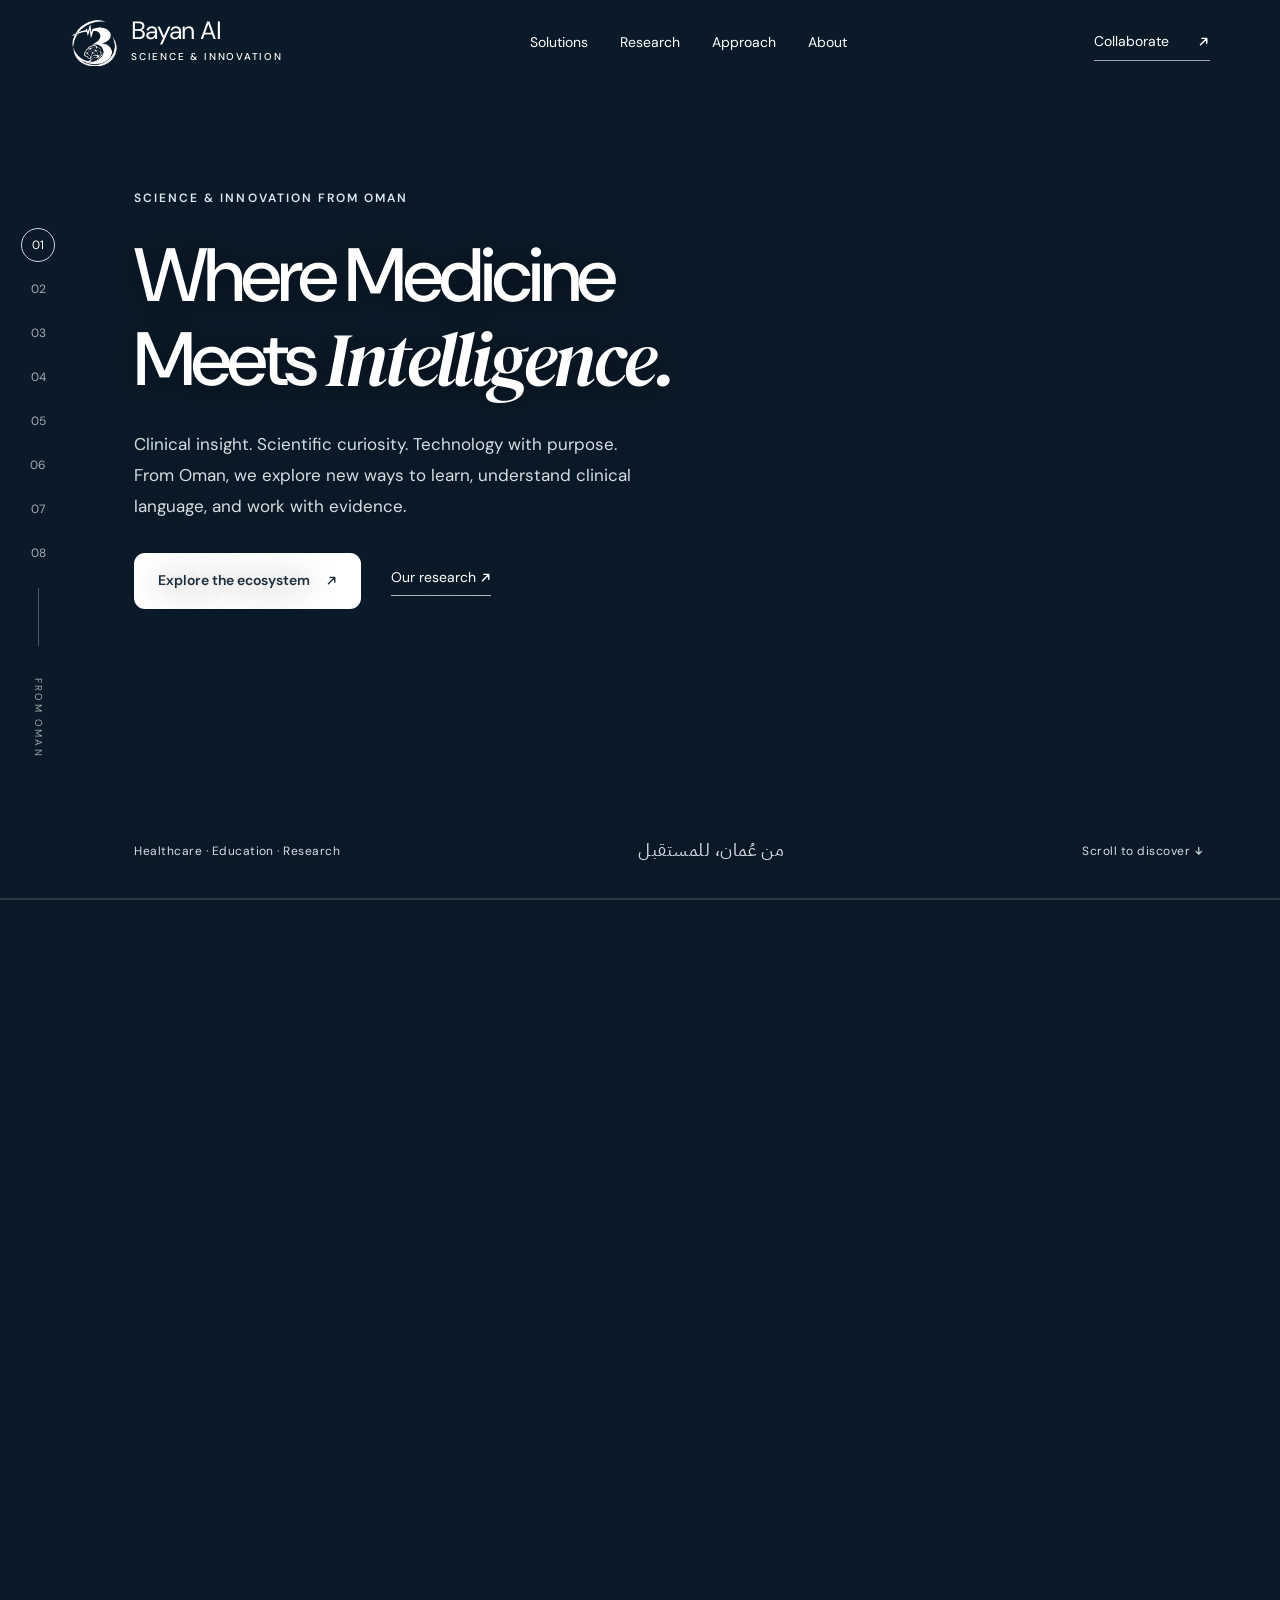
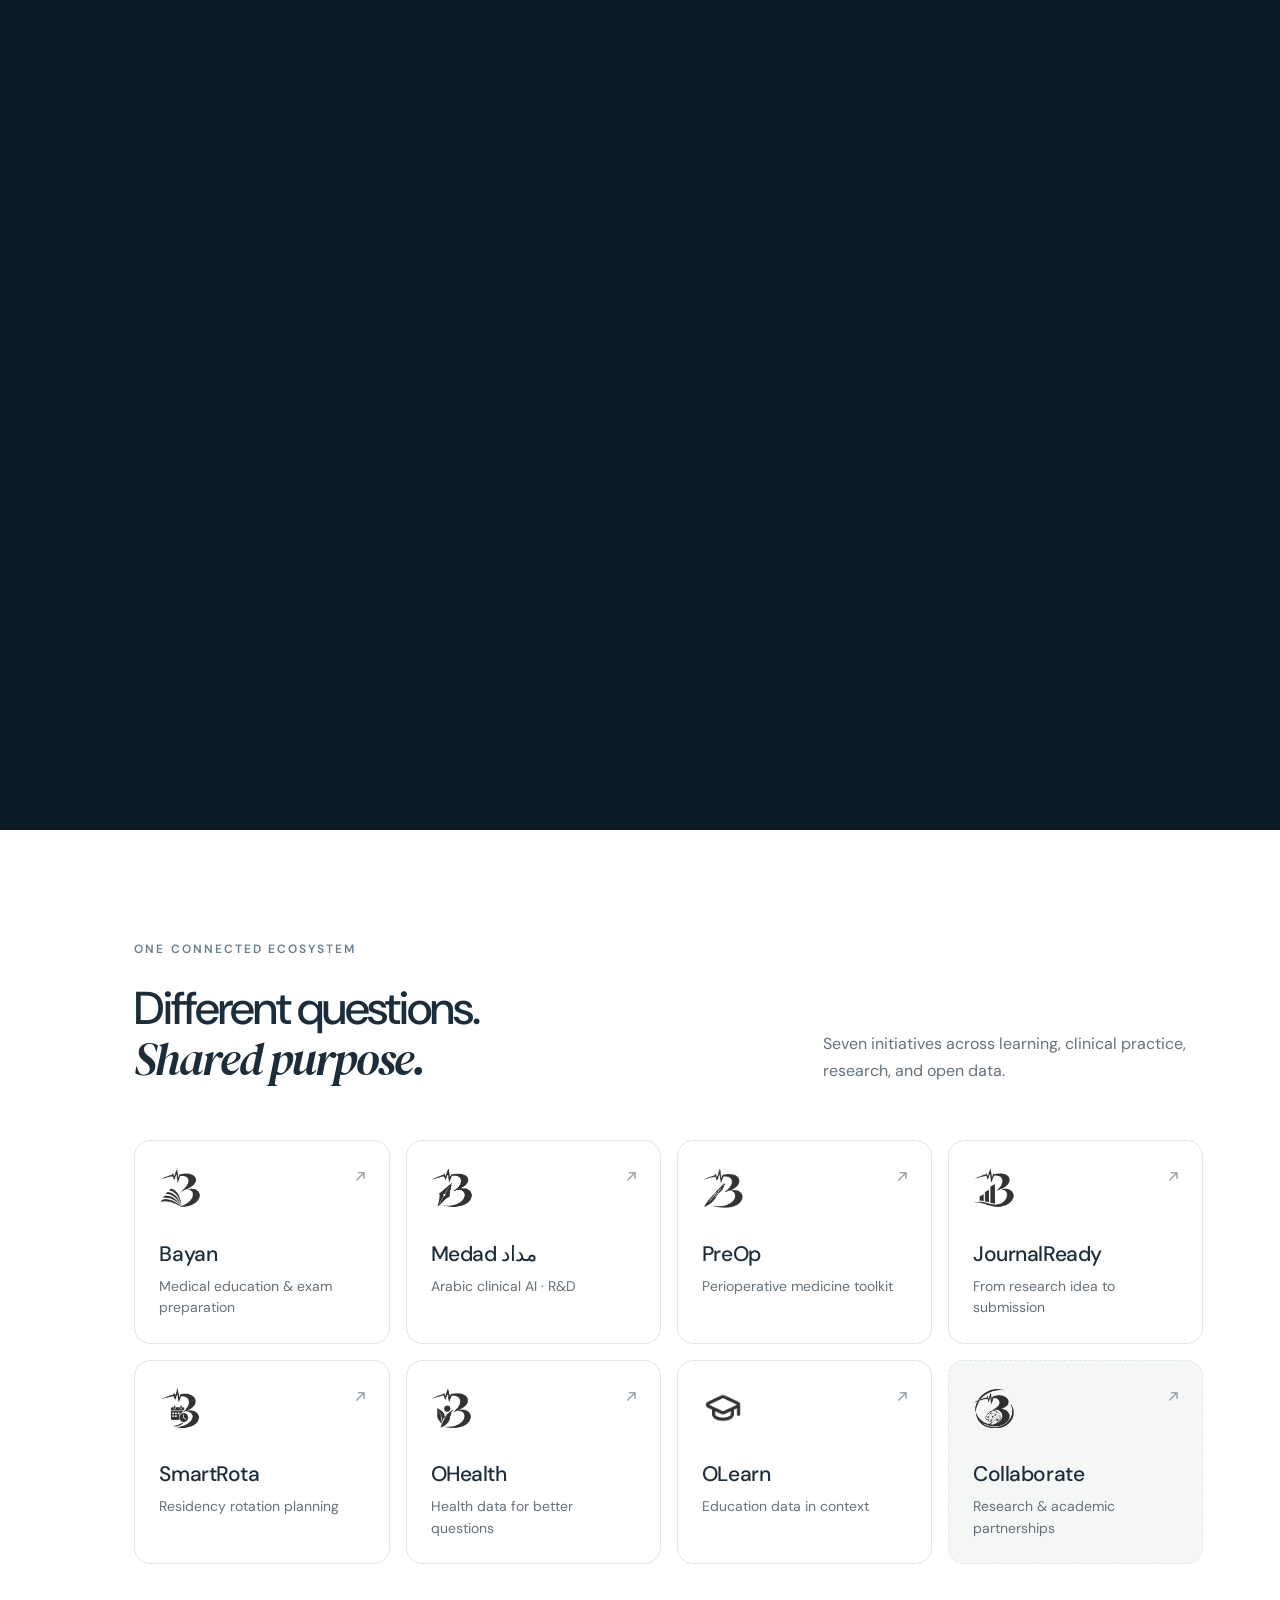
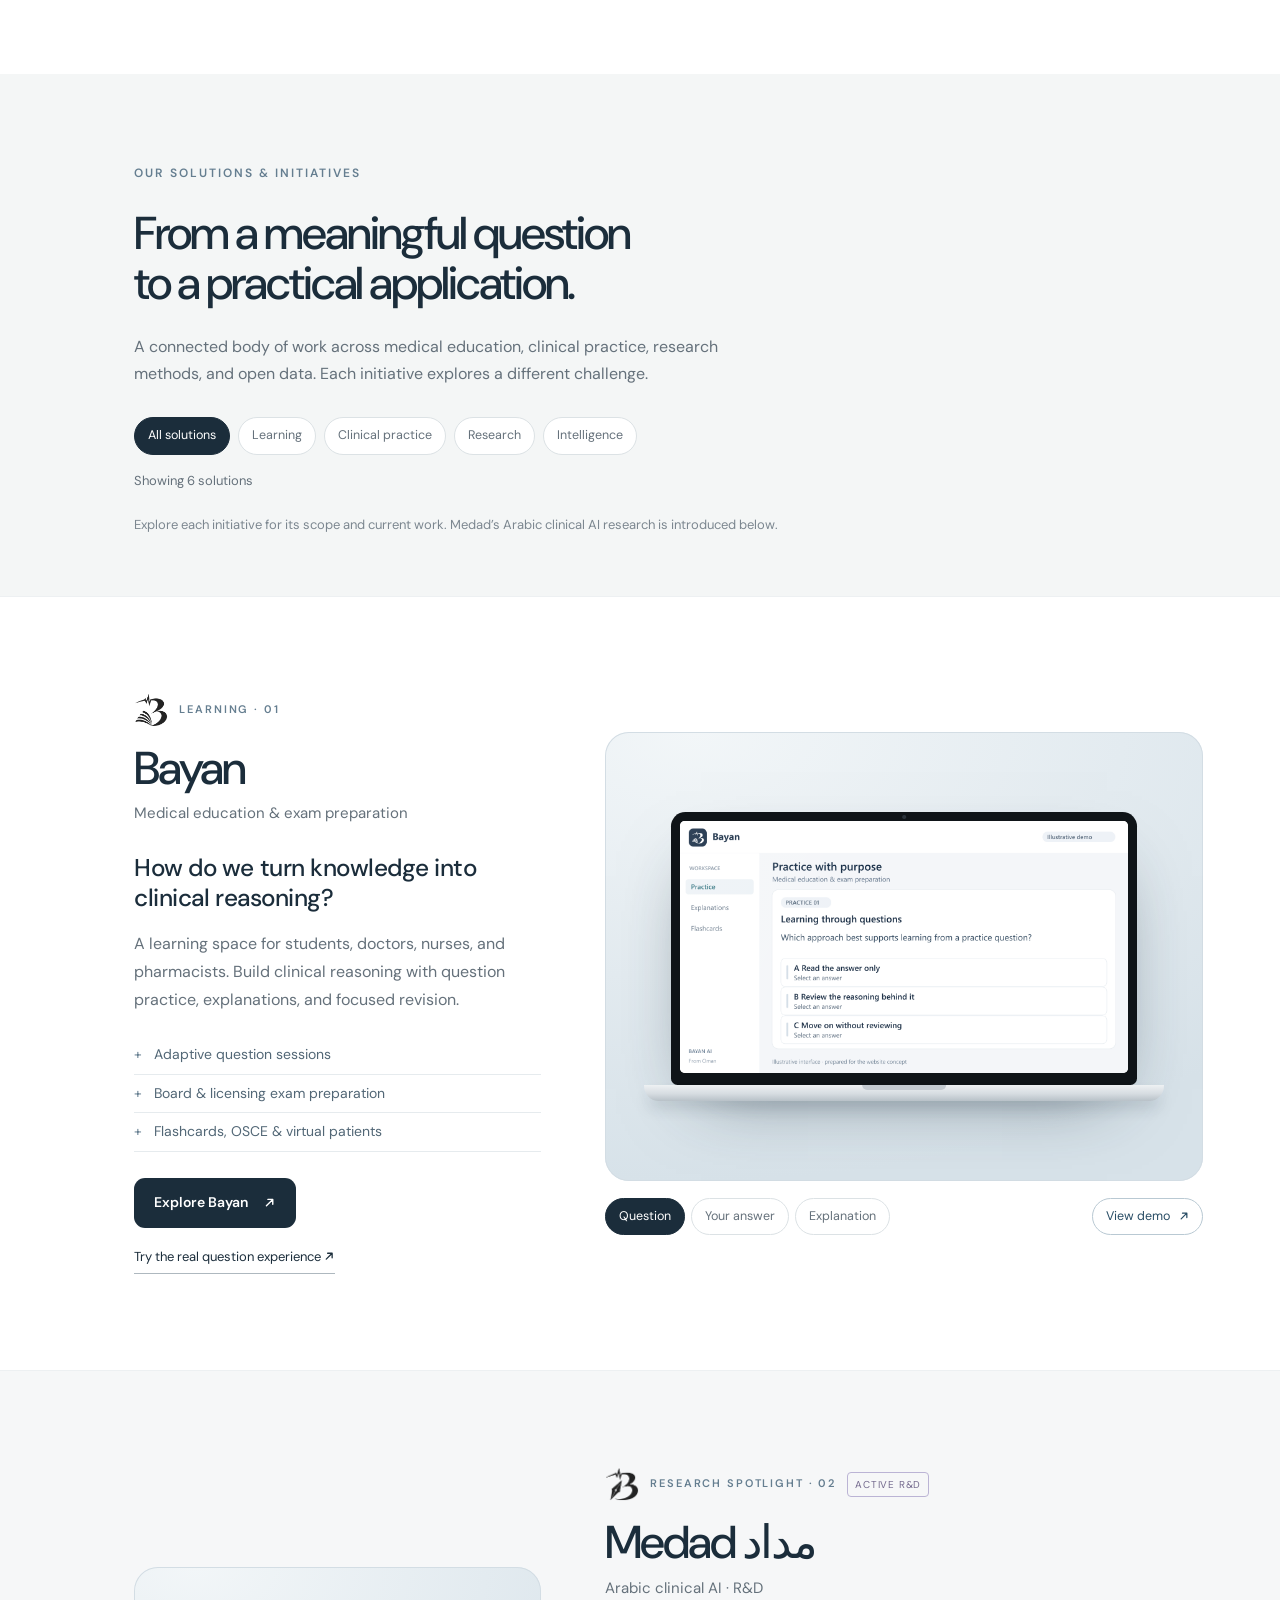
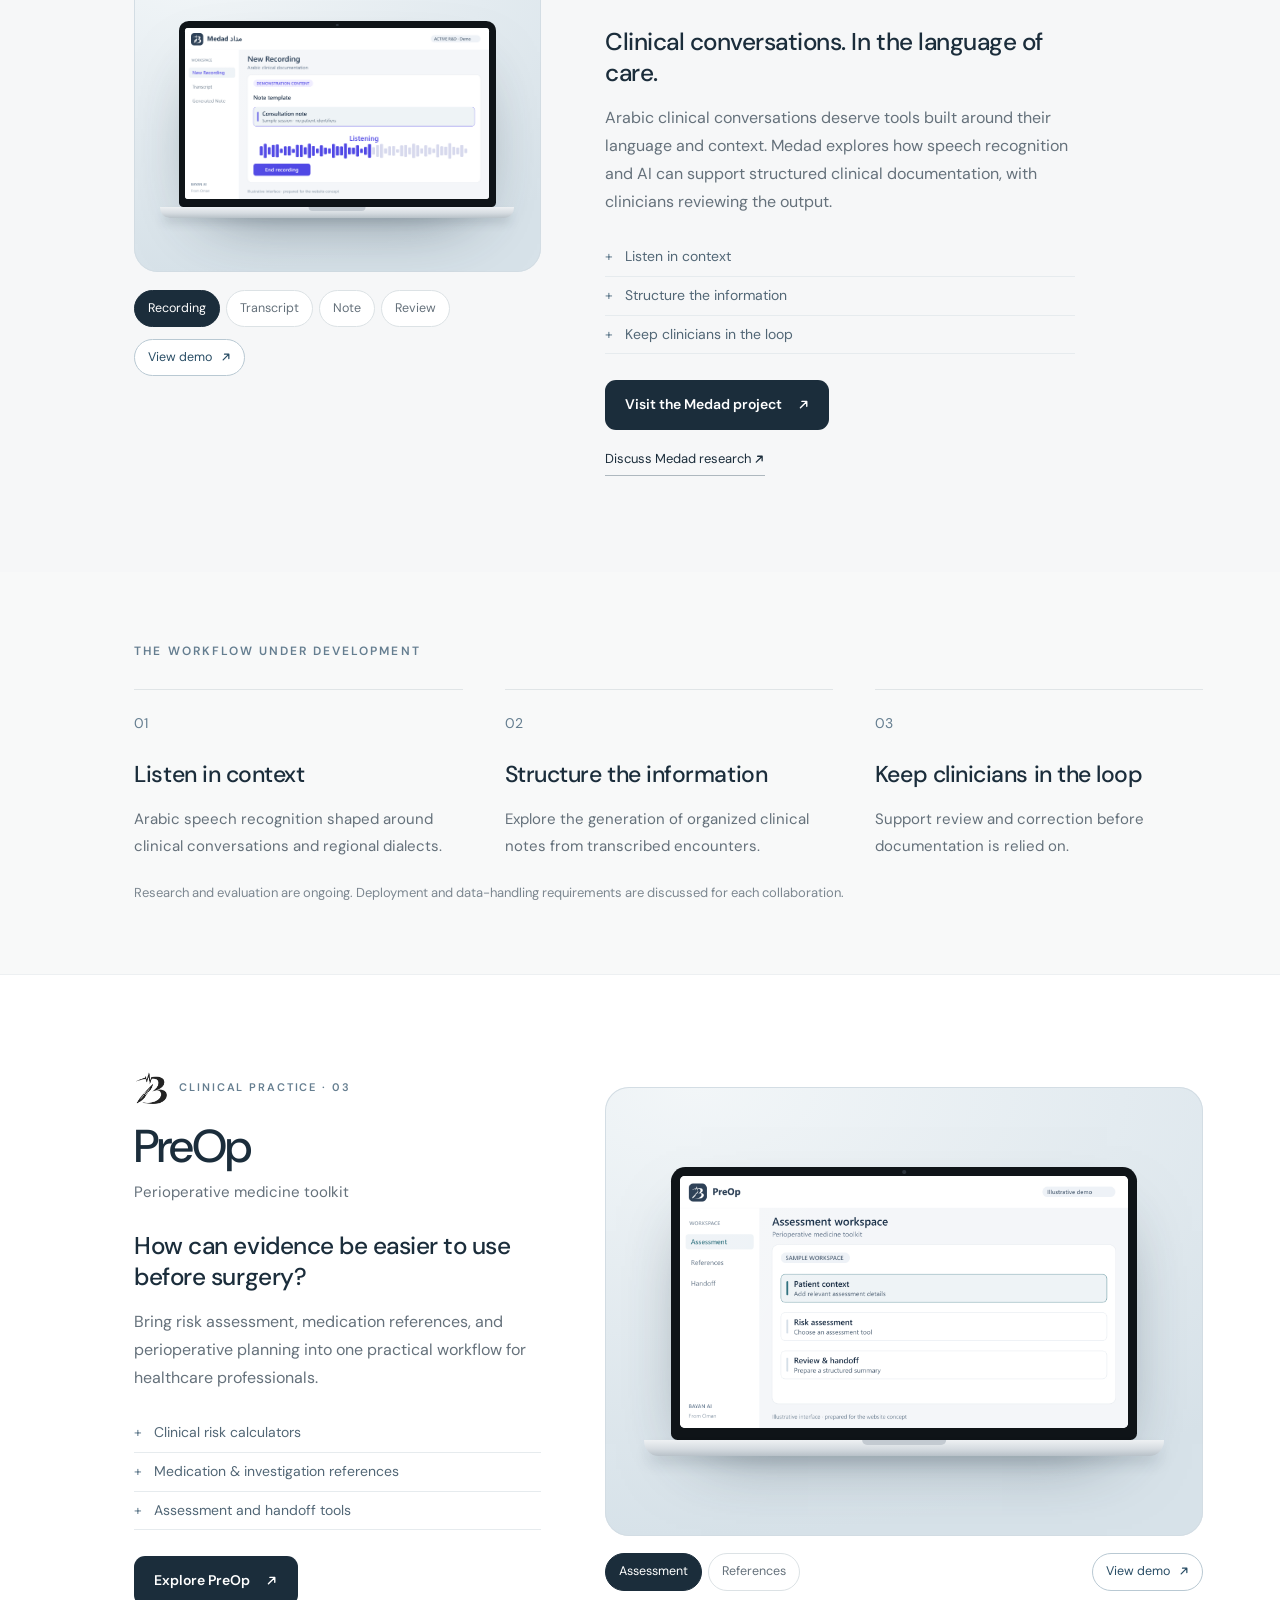
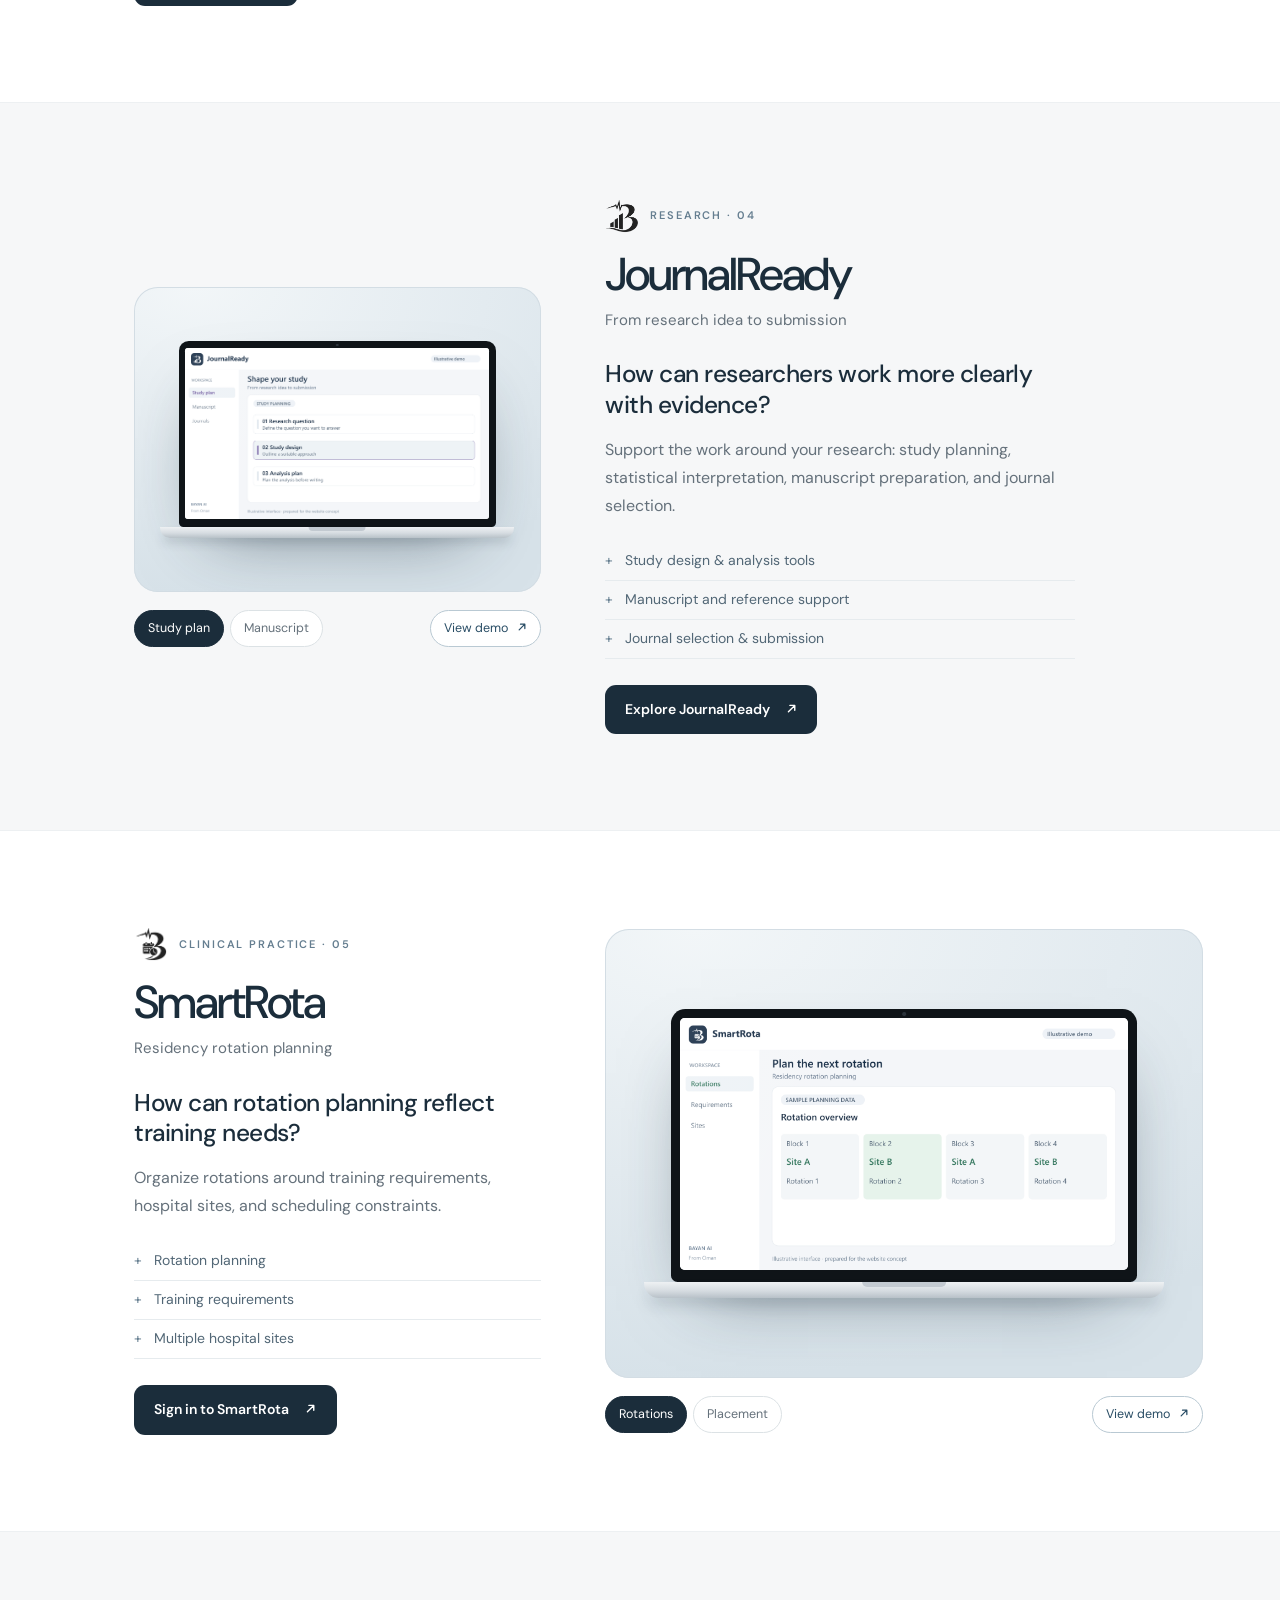
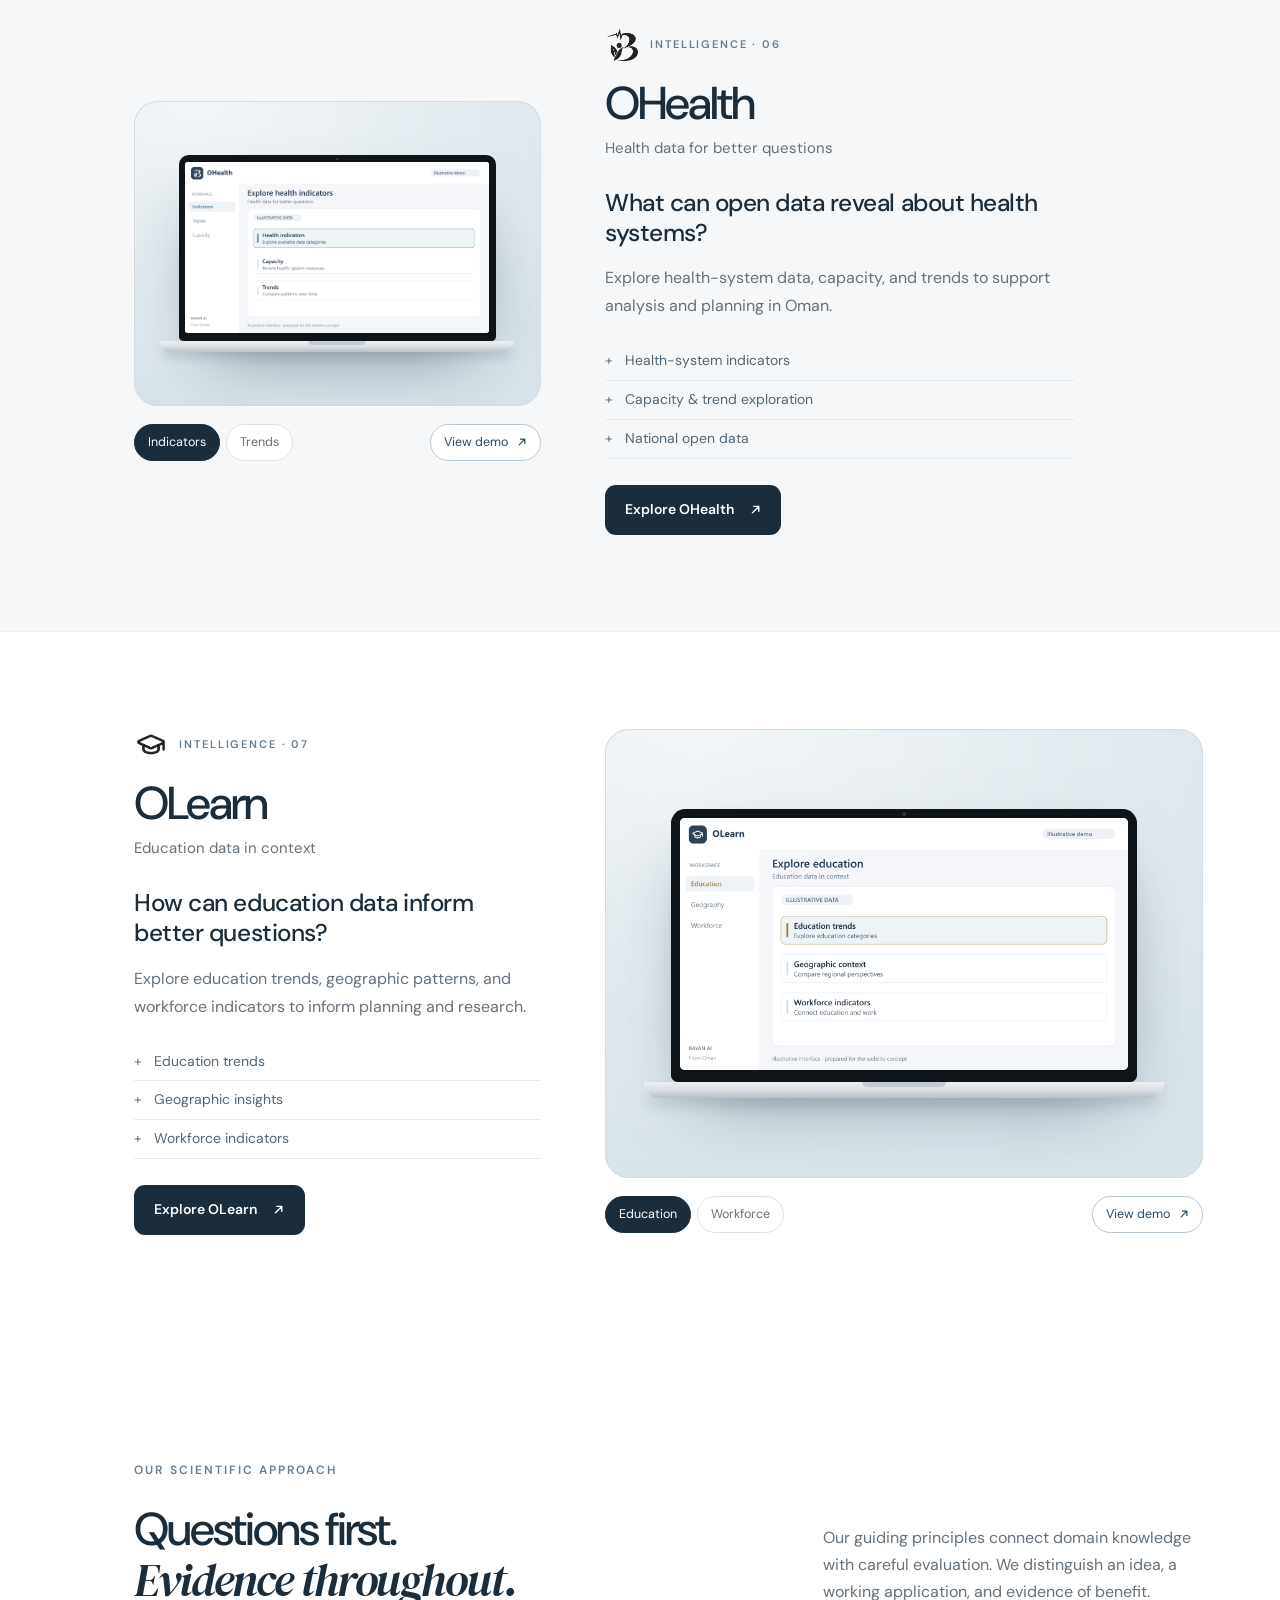
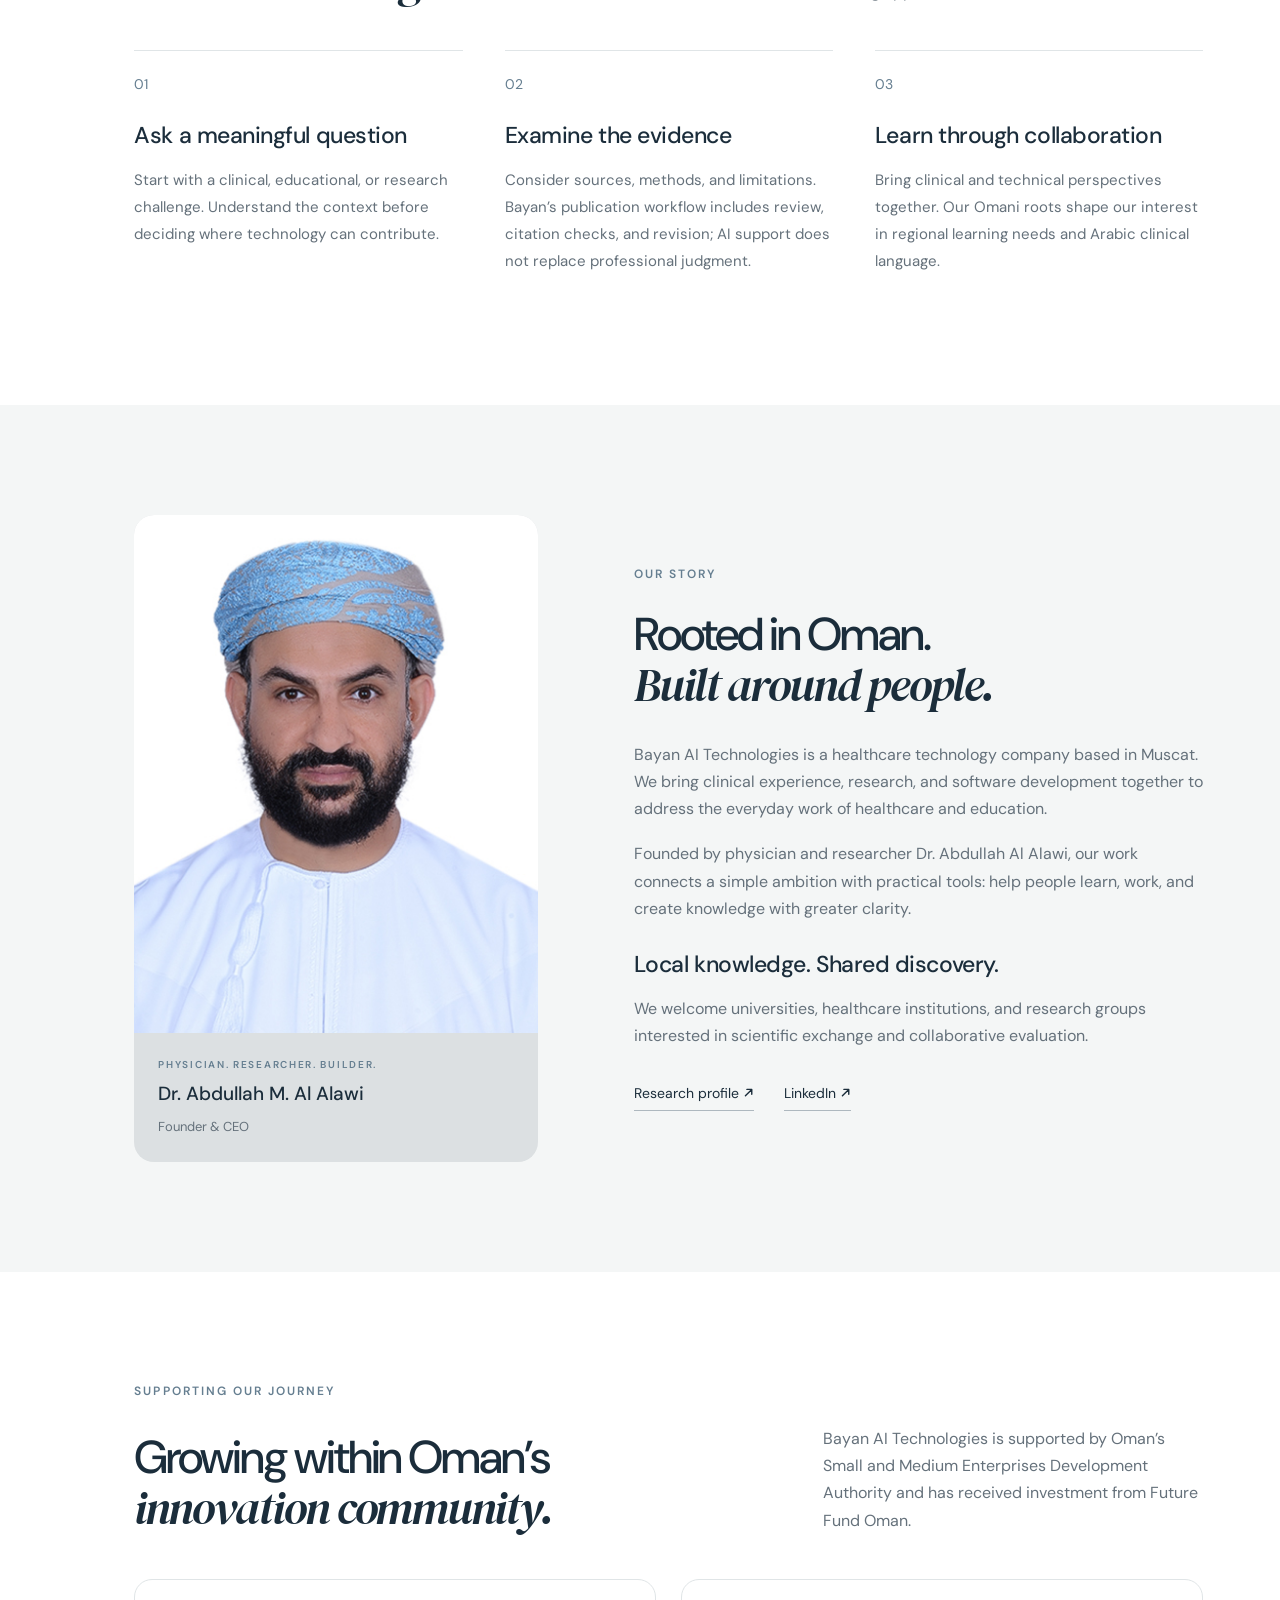
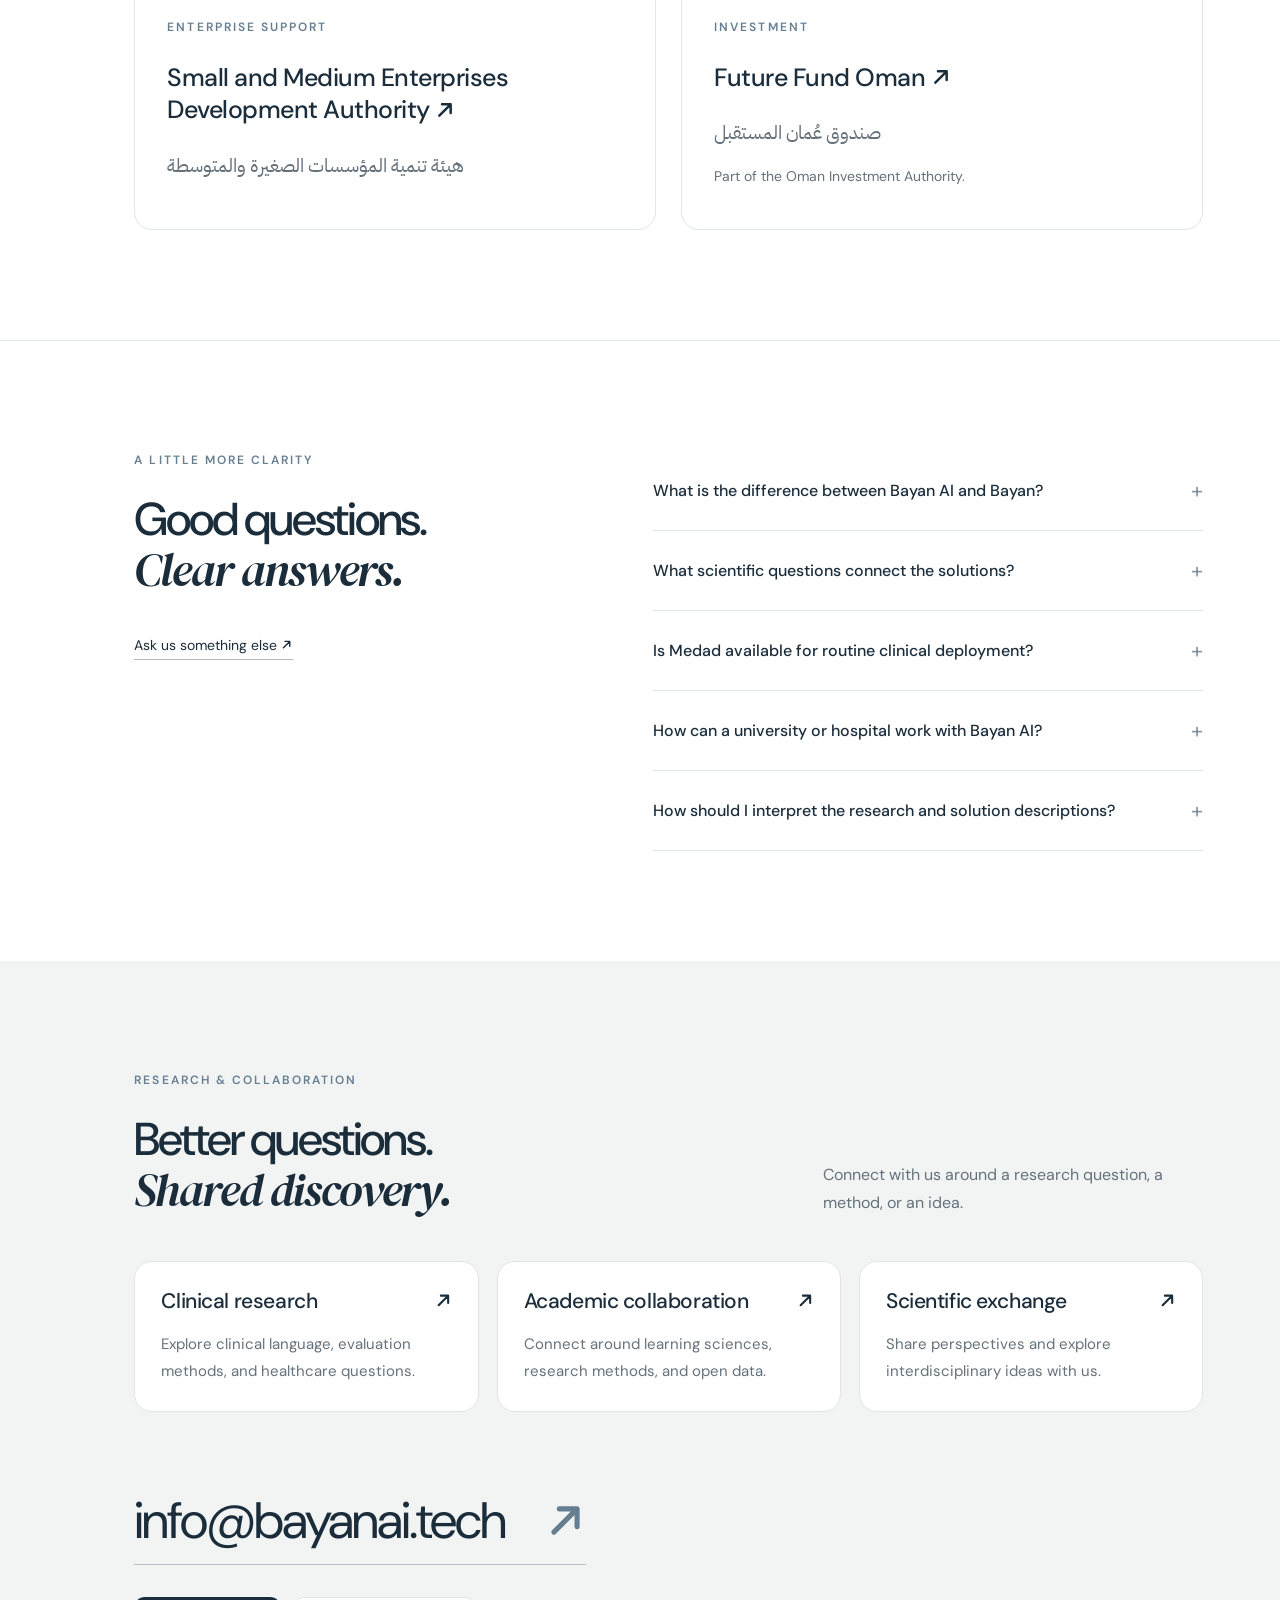
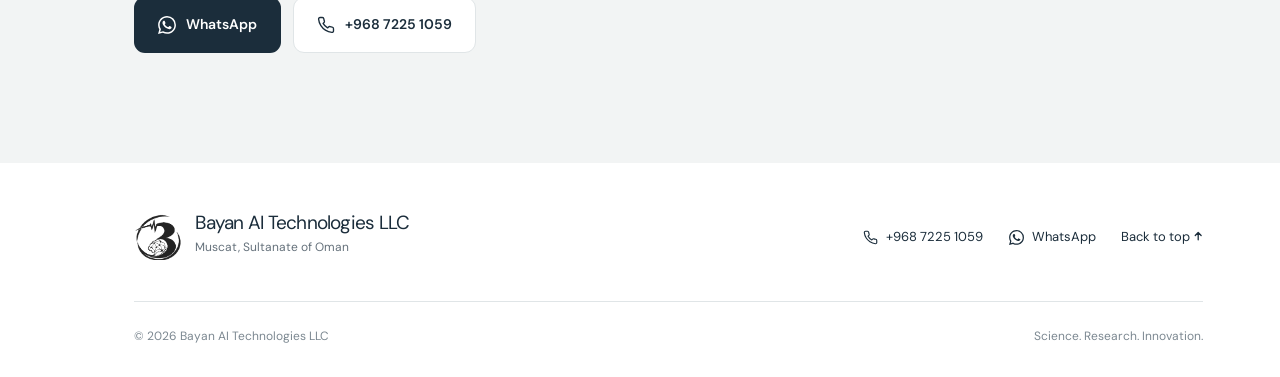
==== index.html @ 2b35e5f6 "Add WhatsApp and phone contact to contact section and footer Co-Authored-By: Claude Opus 5.5 <norepl" ====
<!doctype html>
<html lang="en">
<head>
<meta charset="utf-8">
<meta name="viewport" content="width=device-width, initial-scale=1, viewport-fit=cover">
<title>Bayan AI Technologies | Science, Research &amp; Innovation from Oman</title>
<meta name="description" content="Science and innovation from Oman. Explore Bayan AI's work in medical education, Arabic clinical language, research methods, and health and education data.">
<meta name="theme-color" content="#0b1a28">
<meta property="og:title" content="Bayan AI Technologies">
<meta property="og:description" content="Connecting clinical insight, scientific inquiry, and artificial intelligence. Discover our research, solutions, and opportunities for scientific collaboration.">
<meta property="og:type" content="website">
<meta property="og:image" content="https://bayanai.tech/artwork/ai-oman.jpg">
<meta property="og:image:alt" content="Bayan AI artwork connecting artificial intelligence and Oman">
<meta name="twitter:card" content="summary_large_image">
<link rel="icon" href="assets/logos/bayan-ai-mark-white.png">
<link rel="preload" as="image" href="assets/scenes/posters/opening-start.jpg" media="(min-width: 761px) and (orientation: landscape)">
<link rel="preload" as="image" href="assets/scenes/posters/opening-mobile-start.jpg" media="(max-width: 760px), ((max-width: 1100px) and (orientation: portrait))">
<link rel="stylesheet" href="style.css">
<script defer src="app.js"></script>
</head>
<body>
<a class="skip" href="#main">Skip to content</a>

<header class="site-header">
  <a class="brand" href="#top" aria-label="Bayan AI Technologies home"><img src="assets/logos/bayan-ai-mark-white.png" alt=""><span>Bayan AI<small>SCIENCE &amp; INNOVATION</small></span></a>
  <nav id="main-navigation" aria-label="Main navigation">
    <a href="#products">Solutions</a><a href="#research">Research</a><a href="#approach">Approach</a><a href="#about">About</a>
  </nav>
  <div class="header-actions">
    <a class="contact-link" href="#contact">Collaborate <span><svg class="arrow" viewBox="0 0 12 12" aria-hidden="true"><path d="M2.6 9.4 9.4 2.6M4.2 2.6h5.2v5.2" fill="none" stroke="currentColor" stroke-width="1.5" stroke-linecap="round" stroke-linejoin="round"/></svg></span></a>
    <button class="menu-toggle" aria-label="Open navigation" aria-expanded="false" aria-controls="main-navigation"><span></span><span></span></button>
  </div>
</header>

<aside class="side-rail" aria-label="Chapter navigation">
  <a href="#top" class="active" aria-label="Introduction"><span>01</span><b>Introduction</b></a>
  <a href="#solution-bayan" aria-label="Bayan"><span>02</span><b>Bayan</b></a>
  <a href="#research" aria-label="Medad مداد"><span>03</span><b>Medad مداد</b></a>
  <a href="#solution-preop" aria-label="PreOp"><span>04</span><b>PreOp</b></a>
  <a href="#solution-journalready" aria-label="JournalReady"><span>05</span><b>JournalReady</b></a>
  <a href="#solution-smartrota" aria-label="SmartRota"><span>06</span><b>SmartRota</b></a>
  <a href="#solution-ohealth" aria-label="OHealth"><span>07</span><b>OHealth</b></a>
  <a href="#solution-olearn" aria-label="OLearn"><span>08</span><b>OLearn</b></a>
  <div class="rail-line"></div>
  <span class="rail-caption">FROM OMAN</span>
</aside>

<main id="main">

  <!-- ============ OPENING: globe → Oman → coast → the laptop opens ============ -->
  <section class="hero-journey scroll-scene" id="top"
           data-clips="01-world,02-descent,03-coast-cut" data-clip-seconds="6.0417,6.0417,4.2083"
           data-phases="0,0.9,0.9,1">
    <div class="film">
      <div class="film-frame">
        <div class="video-sequence">
          <img class="sequence-poster" src="assets/scenes/posters/opening-start.jpg" alt="" fetchpriority="high">
          <video class="sequence-video" muted playsinline preload="none" aria-hidden="true"></video>
          <video class="sequence-video" muted playsinline preload="none" aria-hidden="true"></video>
        </div>
      </div>
      <!-- Phones: the portrait film simply plays once. -->
      <video class="mobile-film" src="assets/videos/m/hero.mp4?v=20260921e" muted playsinline preload="none" poster="assets/scenes/posters/opening-mobile-start.jpg" aria-hidden="true"></video>
    </div>

    <div class="hero">
      <div class="hero-copy">
        <p class="eyebrow">SCIENCE &amp; INNOVATION FROM OMAN</p>
        <h1>Where Medicine<br>Meets <em>Intelligence.</em></h1>
        <p class="hero-intro">Clinical insight. Scientific curiosity. Technology with purpose. From Oman, we explore new ways to learn, understand clinical language, and work with evidence.</p>
        <div class="actions">
          <a class="button light" href="#ecosystem">Explore the ecosystem <span><svg class="arrow" viewBox="0 0 12 12" aria-hidden="true"><path d="M2.6 9.4 9.4 2.6M4.2 2.6h5.2v5.2" fill="none" stroke="currentColor" stroke-width="1.5" stroke-linecap="round" stroke-linejoin="round"/></svg></span></a>
          <a class="text-link" href="#research">Our research <svg class="arrow" viewBox="0 0 12 12" aria-hidden="true"><path d="M2.6 9.4 9.4 2.6M4.2 2.6h5.2v5.2" fill="none" stroke="currentColor" stroke-width="1.5" stroke-linecap="round" stroke-linejoin="round"/></svg></a>
        </div>
      </div>
      <div class="journey-note" aria-hidden="true">
        <span class="eyebrow">ONE CONNECTED ECOSYSTEM</span>
        <h3>Different questions.<br>Shared purpose.</h3>
        <p>Seven initiatives across learning, clinical practice, research, and open data.</p>
        <div class="note-route"><i></i><span>Oman</span><span>Bayan</span><span>Medad</span></div>
      </div>
      <div class="hero-bottom">
        <span>Healthcare · Education · Research</span>
        <span lang="ar" dir="rtl">من عُمان، للمستقبل</span>
        <a href="#ecosystem">Scroll to discover <svg class="arrow" viewBox="0 0 12 12" aria-hidden="true"><path d="M6 1.8v8.4M2.6 6.8 6 10.2l3.4-3.4" fill="none" stroke="currentColor" stroke-width="1.5" stroke-linecap="round" stroke-linejoin="round"/></svg></a>
      </div>
      <div class="motion-progress" aria-hidden="true"><i></i></div>
      <div class="film-title">
        <p class="eyebrow">SCIENCE &amp; INNOVATION FROM OMAN</p>
        <h1>Where Medicine<br>Meets <em>Intelligence.</em></h1>
        <p class="hero-intro">Clinical insight. Scientific curiosity. Technology with purpose. From Oman, we explore new ways to learn, understand clinical language, and work with evidence.</p>
        <div class="actions">
          <a class="button light" href="#ecosystem">Explore the ecosystem <span><svg class="arrow" viewBox="0 0 12 12" aria-hidden="true"><path d="M2.6 9.4 9.4 2.6M4.2 2.6h5.2v5.2" fill="none" stroke="currentColor" stroke-width="1.5" stroke-linecap="round" stroke-linejoin="round"/></svg></span></a>
          <a class="text-link" href="#research">Our research <svg class="arrow" viewBox="0 0 12 12" aria-hidden="true"><path d="M2.6 9.4 9.4 2.6M4.2 2.6h5.2v5.2" fill="none" stroke="currentColor" stroke-width="1.5" stroke-linecap="round" stroke-linejoin="round"/></svg></a>
        </div>
      </div>
    </div>
  </section>

  <!-- ============ ECOSYSTEM ============ -->
  <section class="white-section" id="ecosystem">
    <div class="section-intro">
      <p class="eyebrow">ONE CONNECTED ECOSYSTEM</p>
      <h2>Different questions.<br><em>Shared purpose.</em></h2>
      <p>Seven initiatives across learning, clinical practice, research, and open data.</p>
    </div>
    <div class="directory">
      <a href="#solution-bayan"><img src="assets/logos/bayan-mark-white.png" alt="Bayan logo" loading="lazy"><h3>Bayan</h3><p>Medical education &amp; exam preparation</p><span aria-hidden="true"><svg class="arrow" viewBox="0 0 12 12" aria-hidden="true"><path d="M2.6 9.4 9.4 2.6M4.2 2.6h5.2v5.2" fill="none" stroke="currentColor" stroke-width="1.5" stroke-linecap="round" stroke-linejoin="round"/></svg></span></a>
      <a href="#research"><img src="assets/logos/medad-mark-white.png" alt="Medad مداد logo" loading="lazy"><h3>Medad مداد</h3><p>Arabic clinical AI · R&amp;D</p><span aria-hidden="true"><svg class="arrow" viewBox="0 0 12 12" aria-hidden="true"><path d="M2.6 9.4 9.4 2.6M4.2 2.6h5.2v5.2" fill="none" stroke="currentColor" stroke-width="1.5" stroke-linecap="round" stroke-linejoin="round"/></svg></span></a>
      <a href="#solution-preop"><img src="assets/logos/preop-mark-white.png" alt="PreOp logo" loading="lazy"><h3>PreOp</h3><p>Perioperative medicine toolkit</p><span aria-hidden="true"><svg class="arrow" viewBox="0 0 12 12" aria-hidden="true"><path d="M2.6 9.4 9.4 2.6M4.2 2.6h5.2v5.2" fill="none" stroke="currentColor" stroke-width="1.5" stroke-linecap="round" stroke-linejoin="round"/></svg></span></a>
      <a href="#solution-journalready"><img src="assets/logos/journalready-mark-white.png" alt="JournalReady logo" loading="lazy"><h3>JournalReady</h3><p>From research idea to submission</p><span aria-hidden="true"><svg class="arrow" viewBox="0 0 12 12" aria-hidden="true"><path d="M2.6 9.4 9.4 2.6M4.2 2.6h5.2v5.2" fill="none" stroke="currentColor" stroke-width="1.5" stroke-linecap="round" stroke-linejoin="round"/></svg></span></a>
      <a href="#solution-smartrota"><img src="assets/logos/smartrota-mark-white.png" alt="SmartRota logo" loading="lazy"><h3>SmartRota</h3><p>Residency rotation planning</p><span aria-hidden="true"><svg class="arrow" viewBox="0 0 12 12" aria-hidden="true"><path d="M2.6 9.4 9.4 2.6M4.2 2.6h5.2v5.2" fill="none" stroke="currentColor" stroke-width="1.5" stroke-linecap="round" stroke-linejoin="round"/></svg></span></a>
      <a href="#solution-ohealth"><img src="assets/logos/ohealth-mark-white.png" alt="OHealth logo" loading="lazy"><h3>OHealth</h3><p>Health data for better questions</p><span aria-hidden="true"><svg class="arrow" viewBox="0 0 12 12" aria-hidden="true"><path d="M2.6 9.4 9.4 2.6M4.2 2.6h5.2v5.2" fill="none" stroke="currentColor" stroke-width="1.5" stroke-linecap="round" stroke-linejoin="round"/></svg></span></a>
      <a href="#solution-olearn"><img src="assets/logos/olearn-mark-white.png" alt="OLearn logo" loading="lazy"><h3>OLearn</h3><p>Education data in context</p><span aria-hidden="true"><svg class="arrow" viewBox="0 0 12 12" aria-hidden="true"><path d="M2.6 9.4 9.4 2.6M4.2 2.6h5.2v5.2" fill="none" stroke="currentColor" stroke-width="1.5" stroke-linecap="round" stroke-linejoin="round"/></svg></span></a>
      <a href="#contact" class="directory-more"><img src="assets/logos/bayan-ai-mark-white.png" alt="Bayan AI logo" loading="lazy"><h3>Collaborate</h3><p>Research &amp; academic partnerships</p><span aria-hidden="true"><svg class="arrow" viewBox="0 0 12 12" aria-hidden="true"><path d="M2.6 9.4 9.4 2.6M4.2 2.6h5.2v5.2" fill="none" stroke="currentColor" stroke-width="1.5" stroke-linecap="round" stroke-linejoin="round"/></svg></span></a>
    </div>
  </section>

  <!-- ============ SOLUTIONS INTRO (+ mobile category folders) ============ -->
  <section class="white-section product-intro" id="products">
    <p class="eyebrow">OUR SOLUTIONS &amp; INITIATIVES</p>
    <h2>From a meaningful question<br>to a practical application.</h2>
    <p>A connected body of work across medical education, clinical practice, research methods, and open data. Each initiative explores a different challenge.</p>
    <div class="filters" role="group" aria-label="Filter solutions by area">
      <button data-filter="All solutions" aria-pressed="true">All solutions</button>
      <button data-filter="Learning" aria-pressed="false">Learning</button>
      <button data-filter="Clinical practice" aria-pressed="false">Clinical practice</button>
      <button data-filter="Research" aria-pressed="false">Research</button>
      <button data-filter="Intelligence" aria-pressed="false">Intelligence</button>
    </div>
    <p class="filter-count" role="status">Showing 6 solutions</p>
    <p class="scope-note">Explore each initiative for its scope and current work. Medad’s Arabic clinical AI research is introduced below.</p>

    <!-- Mobile: solutions are grouped into category folders. Chapters are moved in by app.js on small screens. -->
    <div class="folders" aria-label="Solutions by area">
      <details class="folder" data-category="Learning" open>
        <summary>
          <span class="folder-index">01</span>
          <span class="folder-title">Learning<small>Medical education &amp; exam preparation</small></span>
          <span class="folder-marks"><img src="assets/logos/bayan-mark-white.png" alt="Bayan"></span>
          <i class="folder-chevron" aria-hidden="true"></i>
        </summary>
        <div class="folder-body"></div>
      </details>
      <details class="folder" data-category="Research">
        <summary>
          <span class="folder-index">02</span>
          <span class="folder-title">Research<small>Arabic clinical AI · Study design &amp; publication</small></span>
          <span class="folder-marks"><img src="assets/logos/medad-mark-white.png" alt="Medad"><img src="assets/logos/journalready-mark-white.png" alt="JournalReady"></span>
          <i class="folder-chevron" aria-hidden="true"></i>
        </summary>
        <div class="folder-body"></div>
      </details>
      <details class="folder" data-category="Clinical practice">
        <summary>
          <span class="folder-index">03</span>
          <span class="folder-title">Clinical practice<small>Perioperative toolkit · Rotation planning</small></span>
          <span class="folder-marks"><img src="assets/logos/preop-mark-white.png" alt="PreOp"><img src="assets/logos/smartrota-mark-white.png" alt="SmartRota"></span>
          <i class="folder-chevron" aria-hidden="true"></i>
        </summary>
        <div class="folder-body"></div>
      </details>
      <details class="folder" data-category="Intelligence">
        <summary>
          <span class="folder-index">04</span>
          <span class="folder-title">Intelligence<small>Health &amp; education data in context</small></span>
          <span class="folder-marks"><img src="assets/logos/ohealth-mark-white.png" alt="OHealth"><img src="assets/logos/olearn-mark-white.png" alt="OLearn"></span>
          <i class="folder-chevron" aria-hidden="true"></i>
        </summary>
        <div class="folder-body"></div>
      </details>
    </div>
  </section>

  <!-- ============ CHAPTER: BAYAN (push in to the screen) ============ -->
  <section class="app-chapter" id="solution-bayan" data-app="bayan" data-category="Learning">
    <div class="chapter-layout">
      <div class="app-copy">
        <header class="app-head">
          <div class="chapter-heading"><img class="ink-mark" src="assets/logos/bayan-mark-white.png" alt="Bayan logo" loading="lazy"><span class="eyebrow">LEARNING · 01</span></div>
          <h2>Bayan</h2>
          <p class="app-subtitle">Medical education &amp; exam preparation</p>
        </header>
        <div class="app-body">
          <h3>How do we turn knowledge into clinical reasoning?</h3>
          <p>A learning space for students, doctors, nurses, and pharmacists. Build clinical reasoning with question practice, explanations, and focused revision.</p>
          <ul><li>Adaptive question sessions</li><li>Board &amp; licensing exam preparation</li><li>Flashcards, OSCE &amp; virtual patients</li></ul>
          <div class="app-actions">
            <a class="button dark" href="https://www.bayan.edu.om/" target="_blank" rel="noopener" aria-label="Explore Bayan (opens in a new tab)">Explore Bayan <span aria-hidden="true"><svg class="arrow" viewBox="0 0 12 12" aria-hidden="true"><path d="M2.6 9.4 9.4 2.6M4.2 2.6h5.2v5.2" fill="none" stroke="currentColor" stroke-width="1.5" stroke-linecap="round" stroke-linejoin="round"/></svg></span></a>
            <a class="text-link" href="https://www.bayan.edu.om/sample-quiz" target="_blank" rel="noopener" aria-label="Try the real question experience (opens in a new tab)">Try the real question experience <span aria-hidden="true"><svg class="arrow" viewBox="0 0 12 12" aria-hidden="true"><path d="M2.6 9.4 9.4 2.6M4.2 2.6h5.2v5.2" fill="none" stroke="currentColor" stroke-width="1.5" stroke-linecap="round" stroke-linejoin="round"/></svg></span></a>
          </div>
        </div>
      </div>
      <div class="demo-stack">
        <div class="demo-card screen-layer" role="button" tabindex="0" aria-label="Open the Bayan demo">
          <div class="device"><div class="device-screen"><div class="screen-glass"></div></div><div class="device-base" aria-hidden="true"></div></div>
        </div>
        <div class="demo-toolbar">
        <div class="demo-tabs" role="group" aria-label="Bayan illustrative demo steps">
          <button data-demo-step="0" aria-pressed="true">Question</button><button data-demo-step="1" aria-pressed="false">Your answer</button><button data-demo-step="2" aria-pressed="false">Explanation</button>
        </div>
        <button class="expand-demo" data-open-demo="bayan">View demo <span aria-hidden="true"><svg class="arrow" viewBox="0 0 12 12" aria-hidden="true"><path d="M2.6 9.4 9.4 2.6M4.2 2.6h5.2v5.2" fill="none" stroke="currentColor" stroke-width="1.5" stroke-linecap="round" stroke-linejoin="round"/></svg></span></button>
        </div>
      </div>
    </div>
  </section>

  <!-- ============ CHAPTER: MEDAD (pull back, travel along the coast, the next laptop opens) ============ -->
  <section class="app-chapter alt" id="research" data-app="medad" data-category="Research">
    <div class="chapter-layout">
      <div class="app-copy">
        <header class="app-head">
          <div class="chapter-heading"><img class="ink-mark" src="assets/logos/medad-mark-white.png" alt="Medad مداد logo" loading="lazy"><span class="eyebrow">RESEARCH SPOTLIGHT · 02</span><span class="rd-label">ACTIVE R&amp;D</span></div>
          <h2>Medad مداد</h2>
          <p class="app-subtitle">Arabic clinical AI · R&amp;D</p>
        </header>
        <div class="app-body">
          <h3>Clinical conversations. In the language of care.</h3>
          <p>Arabic clinical conversations deserve tools built around their language and context. Medad explores how speech recognition and AI can support structured clinical documentation, with clinicians reviewing the output.</p>
          <ul><li>Listen in context</li><li>Structure the information</li><li>Keep clinicians in the loop</li></ul>
          <div class="app-actions">
            <a class="button dark" href="https://www.medad.om/" target="_blank" rel="noopener" aria-label="Visit the Medad project (opens in a new tab)">Visit the Medad project <span aria-hidden="true"><svg class="arrow" viewBox="0 0 12 12" aria-hidden="true"><path d="M2.6 9.4 9.4 2.6M4.2 2.6h5.2v5.2" fill="none" stroke="currentColor" stroke-width="1.5" stroke-linecap="round" stroke-linejoin="round"/></svg></span></a>
            <a class="text-link" href="mailto:info@bayanai.tech?subject=Medad%20research%20collaboration">Discuss Medad research <svg class="arrow" viewBox="0 0 12 12" aria-hidden="true"><path d="M2.6 9.4 9.4 2.6M4.2 2.6h5.2v5.2" fill="none" stroke="currentColor" stroke-width="1.5" stroke-linecap="round" stroke-linejoin="round"/></svg></a>
          </div>
        </div>
      </div>
      <div class="demo-stack">
        <div class="demo-card screen-layer" role="button" tabindex="0" aria-label="Open the Medad demo">
          <div class="device"><div class="device-screen"><div class="screen-glass"></div></div><div class="device-base" aria-hidden="true"></div></div>
        </div>
        <div class="demo-toolbar">
        <div class="demo-tabs" role="group" aria-label="Medad مداد illustrative demo steps">
          <button data-demo-step="0" aria-pressed="true">Recording</button><button data-demo-step="1" aria-pressed="false">Transcript</button><button data-demo-step="2" aria-pressed="false">Note</button><button data-demo-step="3" aria-pressed="false">Review</button>
        </div>
        <button class="expand-demo" data-open-demo="medad">View demo <span aria-hidden="true"><svg class="arrow" viewBox="0 0 12 12" aria-hidden="true"><path d="M2.6 9.4 9.4 2.6M4.2 2.6h5.2v5.2" fill="none" stroke="currentColor" stroke-width="1.5" stroke-linecap="round" stroke-linejoin="round"/></svg></span></button>
        </div>
      </div>
    </div>
  </section>

  <section class="white-section workflow" data-folder-after="research">
    <p class="eyebrow">THE WORKFLOW UNDER DEVELOPMENT</p>
    <div class="three-columns">
      <article><span class="step-number">01</span><h3>Listen in context</h3><p>Arabic speech recognition shaped around clinical conversations and regional dialects.</p></article>
      <article><span class="step-number">02</span><h3>Structure the information</h3><p>Explore the generation of organized clinical notes from transcribed encounters.</p></article>
      <article><span class="step-number">03</span><h3>Keep clinicians in the loop</h3><p>Support review and correction before documentation is relied on.</p></article>
    </div>
    <p class="scope-note">Research and evaluation are ongoing. Deployment and data-handling requirements are discussed for each collaboration.</p>
  </section>

  <!-- ============ CHAPTER: PREOP ============ -->
  <section class="app-chapter" id="solution-preop" data-app="preop" data-category="Clinical practice">
    <div class="chapter-layout">
      <div class="app-copy">
        <header class="app-head">
          <div class="chapter-heading"><img class="ink-mark" src="assets/logos/preop-mark-white.png" alt="PreOp logo" loading="lazy"><span class="eyebrow">CLINICAL PRACTICE · 03</span></div>
          <h2>PreOp</h2>
          <p class="app-subtitle">Perioperative medicine toolkit</p>
        </header>
        <div class="app-body">
          <h3>How can evidence be easier to use before surgery?</h3>
          <p>Bring risk assessment, medication references, and perioperative planning into one practical workflow for healthcare professionals.</p>
          <ul><li>Clinical risk calculators</li><li>Medication &amp; investigation references</li><li>Assessment and handoff tools</li></ul>
          <div class="app-actions">
            <a class="button dark" href="https://www.bayan.edu.om/preop" target="_blank" rel="noopener" aria-label="Explore PreOp (opens in a new tab)">Explore PreOp <span aria-hidden="true"><svg class="arrow" viewBox="0 0 12 12" aria-hidden="true"><path d="M2.6 9.4 9.4 2.6M4.2 2.6h5.2v5.2" fill="none" stroke="currentColor" stroke-width="1.5" stroke-linecap="round" stroke-linejoin="round"/></svg></span></a>
          </div>
        </div>
      </div>
      <div class="demo-stack">
        <div class="demo-card screen-layer" role="button" tabindex="0" aria-label="Open the PreOp demo">
          <div class="device"><div class="device-screen"><div class="screen-glass"></div></div><div class="device-base" aria-hidden="true"></div></div>
        </div>
        <div class="demo-toolbar">
        <div class="demo-tabs" role="group" aria-label="PreOp illustrative demo steps">
          <button data-demo-step="0" aria-pressed="true">Assessment</button><button data-demo-step="1" aria-pressed="false">References</button>
        </div>
        <button class="expand-demo" data-open-demo="preop">View demo <span aria-hidden="true"><svg class="arrow" viewBox="0 0 12 12" aria-hidden="true"><path d="M2.6 9.4 9.4 2.6M4.2 2.6h5.2v5.2" fill="none" stroke="currentColor" stroke-width="1.5" stroke-linecap="round" stroke-linejoin="round"/></svg></span></button>
        </div>
      </div>
    </div>
  </section>

  <!-- ============ CHAPTER: JOURNALREADY ============ -->
  <section class="app-chapter alt" id="solution-journalready" data-app="journalready" data-category="Research">
    <div class="chapter-layout">
      <div class="app-copy">
        <header class="app-head">
          <div class="chapter-heading"><img class="ink-mark" src="assets/logos/journalready-mark-white.png" alt="JournalReady logo" loading="lazy"><span class="eyebrow">RESEARCH · 04</span></div>
          <h2>JournalReady</h2>
          <p class="app-subtitle">From research idea to submission</p>
        </header>
        <div class="app-body">
          <h3>How can researchers work more clearly with evidence?</h3>
          <p>Support the work around your research: study planning, statistical interpretation, manuscript preparation, and journal selection.</p>
          <ul><li>Study design &amp; analysis tools</li><li>Manuscript and reference support</li><li>Journal selection &amp; submission</li></ul>
          <div class="app-actions">
            <a class="button dark" href="https://journalready.ai/" target="_blank" rel="noopener" aria-label="Explore JournalReady (opens in a new tab)">Explore JournalReady <span aria-hidden="true"><svg class="arrow" viewBox="0 0 12 12" aria-hidden="true"><path d="M2.6 9.4 9.4 2.6M4.2 2.6h5.2v5.2" fill="none" stroke="currentColor" stroke-width="1.5" stroke-linecap="round" stroke-linejoin="round"/></svg></span></a>
          </div>
        </div>
      </div>
      <div class="demo-stack">
        <div class="demo-card screen-layer" role="button" tabindex="0" aria-label="Open the JournalReady demo">
          <div class="device"><div class="device-screen"><div class="screen-glass"></div></div><div class="device-base" aria-hidden="true"></div></div>
        </div>
        <div class="demo-toolbar">
        <div class="demo-tabs" role="group" aria-label="JournalReady illustrative demo steps">
          <button data-demo-step="0" aria-pressed="true">Study plan</button><button data-demo-step="1" aria-pressed="false">Manuscript</button>
        </div>
        <button class="expand-demo" data-open-demo="journalready">View demo <span aria-hidden="true"><svg class="arrow" viewBox="0 0 12 12" aria-hidden="true"><path d="M2.6 9.4 9.4 2.6M4.2 2.6h5.2v5.2" fill="none" stroke="currentColor" stroke-width="1.5" stroke-linecap="round" stroke-linejoin="round"/></svg></span></button>
        </div>
      </div>
    </div>
  </section>

  <!-- ============ CHAPTER: SMARTROTA ============ -->
  <section class="app-chapter" id="solution-smartrota" data-app="smartrota" data-category="Clinical practice">
    <div class="chapter-layout">
      <div class="app-copy">
        <header class="app-head">
          <div class="chapter-heading"><img class="ink-mark" src="assets/logos/smartrota-mark-white.png" alt="SmartRota logo" loading="lazy"><span class="eyebrow">CLINICAL PRACTICE · 05</span></div>
          <h2>SmartRota</h2>
          <p class="app-subtitle">Residency rotation planning</p>
        </header>
        <div class="app-body">
          <h3>How can rotation planning reflect training needs?</h3>
          <p>Organize rotations around training requirements, hospital sites, and scheduling constraints.</p>
          <ul><li>Rotation planning</li><li>Training requirements</li><li>Multiple hospital sites</li></ul>
          <div class="app-actions">
            <a class="button dark" href="https://rota.medresearch-academy.om/" target="_blank" rel="noopener" aria-label="Sign in to SmartRota (opens in a new tab)">Sign in to SmartRota <span aria-hidden="true"><svg class="arrow" viewBox="0 0 12 12" aria-hidden="true"><path d="M2.6 9.4 9.4 2.6M4.2 2.6h5.2v5.2" fill="none" stroke="currentColor" stroke-width="1.5" stroke-linecap="round" stroke-linejoin="round"/></svg></span></a>
          </div>
        </div>
      </div>
      <div class="demo-stack">
        <div class="demo-card screen-layer" role="button" tabindex="0" aria-label="Open the SmartRota demo">
          <div class="device"><div class="device-screen"><div class="screen-glass"></div></div><div class="device-base" aria-hidden="true"></div></div>
        </div>
        <div class="demo-toolbar">
        <div class="demo-tabs" role="group" aria-label="SmartRota illustrative demo steps">
          <button data-demo-step="0" aria-pressed="true">Rotations</button><button data-demo-step="1" aria-pressed="false">Placement</button>
        </div>
        <button class="expand-demo" data-open-demo="smartrota">View demo <span aria-hidden="true"><svg class="arrow" viewBox="0 0 12 12" aria-hidden="true"><path d="M2.6 9.4 9.4 2.6M4.2 2.6h5.2v5.2" fill="none" stroke="currentColor" stroke-width="1.5" stroke-linecap="round" stroke-linejoin="round"/></svg></span></button>
        </div>
      </div>
    </div>
  </section>

  <!-- ============ CHAPTER: OHEALTH ============ -->
  <section class="app-chapter alt" id="solution-ohealth" data-app="ohealth" data-category="Intelligence">
    <div class="chapter-layout">
      <div class="app-copy">
        <header class="app-head">
          <div class="chapter-heading"><img class="ink-mark" src="assets/logos/ohealth-mark-white.png" alt="OHealth logo" loading="lazy"><span class="eyebrow">INTELLIGENCE · 06</span></div>
          <h2>OHealth</h2>
          <p class="app-subtitle">Health data for better questions</p>
        </header>
        <div class="app-body">
          <h3>What can open data reveal about health systems?</h3>
          <p>Explore health-system data, capacity, and trends to support analysis and planning in Oman.</p>
          <ul><li>Health-system indicators</li><li>Capacity &amp; trend exploration</li><li>National open data</li></ul>
          <div class="app-actions">
            <a class="button dark" href="https://ohealth.medresearch-academy.om/" target="_blank" rel="noopener" aria-label="Explore OHealth (opens in a new tab)">Explore OHealth <span aria-hidden="true"><svg class="arrow" viewBox="0 0 12 12" aria-hidden="true"><path d="M2.6 9.4 9.4 2.6M4.2 2.6h5.2v5.2" fill="none" stroke="currentColor" stroke-width="1.5" stroke-linecap="round" stroke-linejoin="round"/></svg></span></a>
          </div>
        </div>
      </div>
      <div class="demo-stack">
        <div class="demo-card screen-layer" role="button" tabindex="0" aria-label="Open the OHealth demo">
          <div class="device"><div class="device-screen"><div class="screen-glass"></div></div><div class="device-base" aria-hidden="true"></div></div>
        </div>
        <div class="demo-toolbar">
        <div class="demo-tabs" role="group" aria-label="OHealth illustrative demo steps">
          <button data-demo-step="0" aria-pressed="true">Indicators</button><button data-demo-step="1" aria-pressed="false">Trends</button>
        </div>
        <button class="expand-demo" data-open-demo="ohealth">View demo <span aria-hidden="true"><svg class="arrow" viewBox="0 0 12 12" aria-hidden="true"><path d="M2.6 9.4 9.4 2.6M4.2 2.6h5.2v5.2" fill="none" stroke="currentColor" stroke-width="1.5" stroke-linecap="round" stroke-linejoin="round"/></svg></span></button>
        </div>
      </div>
    </div>
  </section>

  <!-- ============ CHAPTER: OLEARN ============ -->
  <section class="app-chapter" id="solution-olearn" data-app="olearn" data-category="Intelligence">
    <div class="chapter-layout">
      <div class="app-copy">
        <header class="app-head">
          <div class="chapter-heading"><img class="ink-mark" src="assets/logos/olearn-mark-white.png" alt="OLearn logo" loading="lazy"><span class="eyebrow">INTELLIGENCE · 07</span></div>
          <h2>OLearn</h2>
          <p class="app-subtitle">Education data in context</p>
        </header>
        <div class="app-body">
          <h3>How can education data inform better questions?</h3>
          <p>Explore education trends, geographic patterns, and workforce indicators to inform planning and research.</p>
          <ul><li>Education trends</li><li>Geographic insights</li><li>Workforce indicators</li></ul>
          <div class="app-actions">
            <a class="button dark" href="https://olearn-sandy.vercel.app/" target="_blank" rel="noopener" aria-label="Explore OLearn (opens in a new tab)">Explore OLearn <span aria-hidden="true"><svg class="arrow" viewBox="0 0 12 12" aria-hidden="true"><path d="M2.6 9.4 9.4 2.6M4.2 2.6h5.2v5.2" fill="none" stroke="currentColor" stroke-width="1.5" stroke-linecap="round" stroke-linejoin="round"/></svg></span></a>
          </div>
        </div>
      </div>
      <div class="demo-stack">
        <div class="demo-card screen-layer" role="button" tabindex="0" aria-label="Open the OLearn demo">
          <div class="device"><div class="device-screen"><div class="screen-glass"></div></div><div class="device-base" aria-hidden="true"></div></div>
        </div>
        <div class="demo-toolbar">
        <div class="demo-tabs" role="group" aria-label="OLearn illustrative demo steps">
          <button data-demo-step="0" aria-pressed="true">Education</button><button data-demo-step="1" aria-pressed="false">Workforce</button>
        </div>
        <button class="expand-demo" data-open-demo="olearn">View demo <span aria-hidden="true"><svg class="arrow" viewBox="0 0 12 12" aria-hidden="true"><path d="M2.6 9.4 9.4 2.6M4.2 2.6h5.2v5.2" fill="none" stroke="currentColor" stroke-width="1.5" stroke-linecap="round" stroke-linejoin="round"/></svg></span></button>
        </div>
      </div>
    </div>
  </section>

  <!-- ============ APPROACH ============ -->
  <section class="white-section approach" id="approach">
    <div class="section-intro">
      <p class="eyebrow">OUR SCIENTIFIC APPROACH</p>
      <h2>Questions first.<br><em>Evidence throughout.</em></h2>
      <p>Our guiding principles connect domain knowledge with careful evaluation. We distinguish an idea, a working application, and evidence of benefit.</p>
    </div>
    <div class="three-columns">
      <article><span class="step-number">01</span><h3>Ask a meaningful question</h3><p>Start with a clinical, educational, or research challenge. Understand the context before deciding where technology can contribute.</p></article>
      <article><span class="step-number">02</span><h3>Examine the evidence</h3><p>Consider sources, methods, and limitations. Bayan’s publication workflow includes review, citation checks, and revision; AI support does not replace professional judgment.</p></article>
      <article><span class="step-number">03</span><h3>Learn through collaboration</h3><p>Bring clinical and technical perspectives together. Our Omani roots shape our interest in regional learning needs and Arabic clinical language.</p></article>
    </div>
  </section>

  <!-- ============ ABOUT ============ -->
  <section class="white-section about" id="about">
    <figure class="founder">
      <img src="assets/dr-alawi.jpg" alt="Dr. Abdullah M. Al Alawi, founder of Bayan AI Technologies" loading="lazy">
      <figcaption><span class="eyebrow">PHYSICIAN. RESEARCHER. BUILDER.</span><strong>Dr. Abdullah M. Al Alawi</strong><span>Founder &amp; CEO</span></figcaption>
    </figure>
    <div class="about-copy">
      <p class="eyebrow">OUR STORY</p>
      <h2>Rooted in Oman.<br><em>Built around people.</em></h2>
      <p>Bayan AI Technologies is a healthcare technology company based in Muscat. We bring clinical experience, research, and software development together to address the everyday work of healthcare and education.</p>
      <p>Founded by physician and researcher Dr. Abdullah Al Alawi, our work connects a simple ambition with practical tools: help people learn, work, and create knowledge with greater clarity.</p>
      <h3>Local knowledge. Shared discovery.</h3>
      <p>We welcome universities, healthcare institutions, and research groups interested in scientific exchange and collaborative evaluation.</p>
      <div class="actions">
        <a class="text-link" href="https://orcid.org/0000-0003-2077-7186" target="_blank" rel="noopener" aria-label="Research profile (opens in a new tab)">Research profile <span aria-hidden="true"><svg class="arrow" viewBox="0 0 12 12" aria-hidden="true"><path d="M2.6 9.4 9.4 2.6M4.2 2.6h5.2v5.2" fill="none" stroke="currentColor" stroke-width="1.5" stroke-linecap="round" stroke-linejoin="round"/></svg></span></a>
        <a class="text-link" href="https://www.linkedin.com/in/abdullah-al-alawi-4" target="_blank" rel="noopener" aria-label="LinkedIn (opens in a new tab)">LinkedIn <span aria-hidden="true"><svg class="arrow" viewBox="0 0 12 12" aria-hidden="true"><path d="M2.6 9.4 9.4 2.6M4.2 2.6h5.2v5.2" fill="none" stroke="currentColor" stroke-width="1.5" stroke-linecap="round" stroke-linejoin="round"/></svg></span></a>
      </div>
    </div>
  </section>

  <!-- ============ SUPPORTERS ============ -->
  <section class="white-section supporters">
    <div class="section-intro">
      <p class="eyebrow">SUPPORTING OUR JOURNEY</p>
      <h2>Growing within Oman’s<br><em>innovation community.</em></h2>
      <p>Bayan AI Technologies is supported by Oman’s Small and Medium Enterprises Development Authority and has received investment from Future Fund Oman.</p>
    </div>
    <div class="support-grid">
      <article>
        <span class="eyebrow">ENTERPRISE SUPPORT</span>
        <h3><a class="support-link" href="https://gov.om/en/the-authority-for-the-development-of-small-and-medium-enterprises" target="_blank" rel="noopener" aria-label="Small and Medium Enterprises Development Authority (opens in a new tab)">Small and Medium Enterprises Development Authority <span aria-hidden="true"><svg class="arrow" viewBox="0 0 12 12" aria-hidden="true"><path d="M2.6 9.4 9.4 2.6M4.2 2.6h5.2v5.2" fill="none" stroke="currentColor" stroke-width="1.5" stroke-linecap="round" stroke-linejoin="round"/></svg></span></a></h3>
        <p lang="ar" dir="rtl">هيئة تنمية المؤسسات الصغيرة والمتوسطة</p>
      </article>
      <article>
        <span class="eyebrow">INVESTMENT</span>
        <h3><a class="support-link" href="https://www.oia.gov.om/en/our-investments/future-fund-oman" target="_blank" rel="noopener" aria-label="Future Fund Oman (opens in a new tab)">Future Fund Oman <span aria-hidden="true"><svg class="arrow" viewBox="0 0 12 12" aria-hidden="true"><path d="M2.6 9.4 9.4 2.6M4.2 2.6h5.2v5.2" fill="none" stroke="currentColor" stroke-width="1.5" stroke-linecap="round" stroke-linejoin="round"/></svg></span></a></h3>
        <p lang="ar" dir="rtl">صندوق عُمان المستقبل</p>
        <p>Part of the Oman Investment Authority.</p>
      </article>
    </div>
  </section>

  <!-- ============ FAQ ============ -->
  <section class="white-section faq" id="faq">
    <div>
      <p class="eyebrow">A LITTLE MORE CLARITY</p>
      <h2>Good questions.<br><em>Clear answers.</em></h2>
      <a class="text-link" href="mailto:info@bayanai.tech">Ask us something else <svg class="arrow" viewBox="0 0 12 12" aria-hidden="true"><path d="M2.6 9.4 9.4 2.6M4.2 2.6h5.2v5.2" fill="none" stroke="currentColor" stroke-width="1.5" stroke-linecap="round" stroke-linejoin="round"/></svg></a>
    </div>
    <div class="faq-list">
      <details><summary>What is the difference between Bayan AI and Bayan?<span aria-hidden="true">+</span></summary><p>Bayan AI Technologies brings clinical knowledge, research, and software development together. Bayan, at bayan.edu.om, is our medical education solution. Our wider work explores clinical language, perioperative practice, research methods, scheduling, and open data.</p></details>
      <details><summary>What scientific questions connect the solutions?<span aria-hidden="true">+</span></summary><p>Our work explores how people develop clinical reasoning, how Arabic clinical conversations can become structured documentation, and how evidence and data can support research and planning. Each solution addresses a different part of that work.</p></details>
      <details><summary>Is Medad available for routine clinical deployment?<span aria-hidden="true">+</span></summary><p>Medad is an active research and development project for Arabic clinical documentation. Research progress and readiness for routine clinical use are different milestones. We welcome discussion of evaluation methods, clinical language, and research collaboration.</p></details>
      <details><summary>How can a university or hospital work with Bayan AI?<span aria-hidden="true">+</span></summary><p>Start with a research question or a clinical or educational challenge. We welcome discussions about collaborative evaluation, study design, regional language needs, and the responsible application of technology in healthcare.</p></details>
      <details><summary>How should I interpret the research and solution descriptions?<span aria-hidden="true">+</span></summary><p>The descriptions explain areas of work and intended uses; they do not establish clinical efficacy. Research findings should be considered alongside their methods, evaluation setting, and limitations. Visit the relevant project for more detail, or contact us about a specific scientific question.</p></details>
    </div>
  </section>

  <!-- ============ CONTACT ============ -->
  <section class="white-section contact" id="contact">
    <div class="section-intro">
      <p class="eyebrow">RESEARCH &amp; COLLABORATION</p>
      <h2>Better questions.<br><em>Shared discovery.</em></h2>
      <p>Connect with us around a research question, a method, or an idea.</p>
    </div>
    <div class="three-columns contact-cards">
      <a href="mailto:info@bayanai.tech?subject=Clinical%20research%20collaboration"><h3>Clinical research <span><svg class="arrow" viewBox="0 0 12 12" aria-hidden="true"><path d="M2.6 9.4 9.4 2.6M4.2 2.6h5.2v5.2" fill="none" stroke="currentColor" stroke-width="1.5" stroke-linecap="round" stroke-linejoin="round"/></svg></span></h3><p>Explore clinical language, evaluation methods, and healthcare questions.</p></a>
      <a href="mailto:info@bayanai.tech?subject=Academic%20collaboration"><h3>Academic collaboration <span><svg class="arrow" viewBox="0 0 12 12" aria-hidden="true"><path d="M2.6 9.4 9.4 2.6M4.2 2.6h5.2v5.2" fill="none" stroke="currentColor" stroke-width="1.5" stroke-linecap="round" stroke-linejoin="round"/></svg></span></h3><p>Connect around learning sciences, research methods, and open data.</p></a>
      <a href="mailto:info@bayanai.tech?subject=Scientific%20exchange"><h3>Scientific exchange <span><svg class="arrow" viewBox="0 0 12 12" aria-hidden="true"><path d="M2.6 9.4 9.4 2.6M4.2 2.6h5.2v5.2" fill="none" stroke="currentColor" stroke-width="1.5" stroke-linecap="round" stroke-linejoin="round"/></svg></span></h3><p>Share perspectives and explore interdisciplinary ideas with us.</p></a>
    </div>
    <a class="email-link" href="mailto:info@bayanai.tech">info@bayanai.tech <span><svg class="arrow" viewBox="0 0 12 12" aria-hidden="true"><path d="M2.6 9.4 9.4 2.6M4.2 2.6h5.2v5.2" fill="none" stroke="currentColor" stroke-width="1.5" stroke-linecap="round" stroke-linejoin="round"/></svg></span></a>
    <div class="phone-links">
      <a class="button dark" href="https://wa.me/96872251059" target="_blank" rel="noopener" aria-label="Chat with us on WhatsApp at +968 7225 1059 (opens in a new tab)"><svg viewBox="0 0 24 24" aria-hidden="true"><path fill="currentColor" d="M17.472 14.382c-.297-.149-1.758-.867-2.03-.967-.273-.099-.471-.148-.67.15-.197.297-.767.966-.94 1.164-.173.199-.347.223-.644.075-.297-.15-1.255-.463-2.39-1.475-.883-.788-1.48-1.761-1.653-2.059-.173-.297-.018-.458.13-.606.134-.133.298-.347.446-.52.149-.174.198-.298.298-.497.099-.198.05-.371-.025-.52-.075-.149-.669-1.612-.916-2.207-.242-.579-.487-.5-.669-.51-.173-.008-.371-.01-.57-.01-.198 0-.52.074-.792.372-.272.297-1.04 1.016-1.04 2.479 0 1.462 1.065 2.875 1.213 3.074.149.198 2.096 3.2 5.077 4.487.709.306 1.262.489 1.694.625.712.227 1.36.195 1.871.118.571-.085 1.758-.719 2.006-1.413.248-.694.248-1.289.173-1.413-.074-.124-.272-.198-.57-.347m-5.421 7.403h-.004a9.87 9.87 0 0 1-5.031-1.378l-.361-.214-3.741.982.998-3.648-.235-.374a9.86 9.86 0 0 1-1.51-5.26c.001-5.45 4.436-9.884 9.888-9.884 2.64 0 5.122 1.03 6.988 2.898a9.825 9.825 0 0 1 2.893 6.994c-.003 5.45-4.437 9.884-9.885 9.884m8.413-18.297A11.815 11.815 0 0 0 12.05 0C5.495 0 .16 5.335.157 11.892c0 2.096.547 4.142 1.588 5.945L.057 24l6.305-1.654a11.882 11.882 0 0 0 5.683 1.448h.005c6.554 0 11.89-5.335 11.893-11.893a11.821 11.821 0 0 0-3.48-8.413Z"/></svg>WhatsApp</a>
      <a class="button light" href="tel:+96872251059" aria-label="Call us at +968 7225 1059"><svg viewBox="0 0 24 24" aria-hidden="true"><path d="M22 16.92v3a2 2 0 0 1-2.18 2 19.79 19.79 0 0 1-8.63-3.07 19.5 19.5 0 0 1-6-6 19.79 19.79 0 0 1-3.07-8.67A2 2 0 0 1 4.11 2h3a2 2 0 0 1 2 1.72 12.84 12.84 0 0 0 .7 2.81 2 2 0 0 1-.45 2.11L8.09 9.91a16 16 0 0 0 6 6l1.27-1.27a2 2 0 0 1 2.11-.45 12.84 12.84 0 0 0 2.81.7A2 2 0 0 1 22 16.92z" fill="none" stroke="currentColor" stroke-width="1.8" stroke-linecap="round" stroke-linejoin="round"/></svg><span dir="ltr">+968 7225 1059</span></a>
    </div>
  </section>
</main>

<footer>
  <div class="footer-top">
    <a class="brand" href="#top"><img src="assets/logos/bayan-ai-mark-white.png" alt="Bayan AI Technologies logo"><span>Bayan AI Technologies LLC<small>Muscat, Sultanate of Oman</small></span></a>
    <div class="footer-contact">
      <a href="tel:+96872251059" aria-label="Call us at +968 7225 1059"><svg viewBox="0 0 24 24" aria-hidden="true"><path d="M22 16.92v3a2 2 0 0 1-2.18 2 19.79 19.79 0 0 1-8.63-3.07 19.5 19.5 0 0 1-6-6 19.79 19.79 0 0 1-3.07-8.67A2 2 0 0 1 4.11 2h3a2 2 0 0 1 2 1.72 12.84 12.84 0 0 0 .7 2.81 2 2 0 0 1-.45 2.11L8.09 9.91a16 16 0 0 0 6 6l1.27-1.27a2 2 0 0 1 2.11-.45 12.84 12.84 0 0 0 2.81.7A2 2 0 0 1 22 16.92z" fill="none" stroke="currentColor" stroke-width="1.8" stroke-linecap="round" stroke-linejoin="round"/></svg><span dir="ltr">+968 7225 1059</span></a>
      <a href="https://wa.me/96872251059" target="_blank" rel="noopener" aria-label="Chat with us on WhatsApp at +968 7225 1059 (opens in a new tab)"><svg viewBox="0 0 24 24" aria-hidden="true"><path fill="currentColor" d="M17.472 14.382c-.297-.149-1.758-.867-2.03-.967-.273-.099-.471-.148-.67.15-.197.297-.767.966-.94 1.164-.173.199-.347.223-.644.075-.297-.15-1.255-.463-2.39-1.475-.883-.788-1.48-1.761-1.653-2.059-.173-.297-.018-.458.13-.606.134-.133.298-.347.446-.52.149-.174.198-.298.298-.497.099-.198.05-.371-.025-.52-.075-.149-.669-1.612-.916-2.207-.242-.579-.487-.5-.669-.51-.173-.008-.371-.01-.57-.01-.198 0-.52.074-.792.372-.272.297-1.04 1.016-1.04 2.479 0 1.462 1.065 2.875 1.213 3.074.149.198 2.096 3.2 5.077 4.487.709.306 1.262.489 1.694.625.712.227 1.36.195 1.871.118.571-.085 1.758-.719 2.006-1.413.248-.694.248-1.289.173-1.413-.074-.124-.272-.198-.57-.347m-5.421 7.403h-.004a9.87 9.87 0 0 1-5.031-1.378l-.361-.214-3.741.982.998-3.648-.235-.374a9.86 9.86 0 0 1-1.51-5.26c.001-5.45 4.436-9.884 9.888-9.884 2.64 0 5.122 1.03 6.988 2.898a9.825 9.825 0 0 1 2.893 6.994c-.003 5.45-4.437 9.884-9.885 9.884m8.413-18.297A11.815 11.815 0 0 0 12.05 0C5.495 0 .16 5.335.157 11.892c0 2.096.547 4.142 1.588 5.945L.057 24l6.305-1.654a11.882 11.882 0 0 0 5.683 1.448h.005c6.554 0 11.89-5.335 11.893-11.893a11.821 11.821 0 0 0-3.48-8.413Z"/></svg>WhatsApp</a>
    </div>
    <a href="#top">Back to top <svg class="arrow" viewBox="0 0 12 12" aria-hidden="true"><path d="M6 10.2V1.8M2.6 5.2 6 1.8l3.4 3.4" fill="none" stroke="currentColor" stroke-width="1.5" stroke-linecap="round" stroke-linejoin="round"/></svg></a>
  </div>
  <div class="footer-bottom"><span>© 2026 Bayan AI Technologies LLC</span><span>Science. Research. Innovation.</span></div>
</footer>

<dialog class="demo-dialog" aria-labelledby="demo-title">
  <div class="dialog-heading">
    <div><span class="eyebrow">ILLUSTRATIVE DEMO</span><h2 id="demo-title">Bayan</h2></div>
    <button class="close-dialog" aria-label="Close demo">✕</button>
  </div>
  <div class="dialog-tabs" role="group" aria-label="Demo steps"></div>
  <div class="dialog-screen"><img alt="Illustrative application screen"></div>
  <p class="dialog-note">Illustrative interface based on the project’s described features.</p>
</dialog>

<script id="app-data" type="application/json">
[
  {"id":"bayan","name":"Bayan","category":"Learning","number":"01","subtitle":"Medical education & exam preparation","question":"How do we turn knowledge into clinical reasoning?","description":"A learning space for students, doctors, nurses, and pharmacists. Build clinical reasoning with question practice, explanations, and focused revision.","features":["Adaptive question sessions","Board & licensing exam preparation","Flashcards, OSCE & virtual patients"],"url":"https://www.bayan.edu.om/","cta":"Explore Bayan","states":["question","selected","explanation"],"labels":["Question","Your answer","Explanation"]},
  {"id":"medad","name":"Medad مداد","category":"Research","number":"02","subtitle":"Arabic clinical AI · R&D","question":"Clinical conversations. In the language of care.","description":"Arabic clinical conversations deserve tools built around their language and context. Medad explores how speech recognition and AI can support structured clinical documentation, with clinicians reviewing the output.","features":["Listen in context","Structure the information","Keep clinicians in the loop"],"url":"https://www.medad.om/","cta":"Visit the Medad project","states":["recording","transcript","note","review"],"labels":["Recording","Transcript","Note","Review"]},
  {"id":"preop","name":"PreOp","category":"Clinical practice","number":"03","subtitle":"Perioperative medicine toolkit","question":"How can evidence be easier to use before surgery?","description":"Bring risk assessment, medication references, and perioperative planning into one practical workflow for healthcare professionals.","features":["Clinical risk calculators","Medication & investigation references","Assessment and handoff tools"],"url":"https://www.bayan.edu.om/preop","cta":"Explore PreOp","states":["assessment","references"],"labels":["Assessment","References"]},
  {"id":"journalready","name":"JournalReady","category":"Research","number":"04","subtitle":"From research idea to submission","question":"How can researchers work more clearly with evidence?","description":"Support the work around your research: study planning, statistical interpretation, manuscript preparation, and journal selection.","features":["Study design & analysis tools","Manuscript and reference support","Journal selection & submission"],"url":"https://journalready.ai/","cta":"Explore JournalReady","states":["study","manuscript"],"labels":["Study plan","Manuscript"]},
  {"id":"smartrota","name":"SmartRota","category":"Clinical practice","number":"05","subtitle":"Residency rotation planning","question":"How can rotation planning reflect training needs?","description":"Organize rotations around training requirements, hospital sites, and scheduling constraints.","features":["Rotation planning","Training requirements","Multiple hospital sites"],"url":"https://rota.medresearch-academy.om/","cta":"Sign in to SmartRota","states":["planner","placement"],"labels":["Rotations","Placement"]},
  {"id":"ohealth","name":"OHealth","category":"Intelligence","number":"06","subtitle":"Health data for better questions","question":"What can open data reveal about health systems?","description":"Explore health-system data, capacity, and trends to support analysis and planning in Oman.","features":["Health-system indicators","Capacity & trend exploration","National open data"],"url":"https://ohealth.medresearch-academy.om/","cta":"Explore OHealth","states":["indicators","trend"],"labels":["Indicators","Trends"]},
  {"id":"olearn","name":"OLearn","category":"Intelligence","number":"07","subtitle":"Education data in context","question":"How can education data inform better questions?","description":"Explore education trends, geographic patterns, and workforce indicators to inform planning and research.","features":["Education trends","Geographic insights","Workforce indicators"],"url":"https://olearn-sandy.vercel.app/","cta":"Explore OLearn","states":["education","workforce"],"labels":["Education","Workforce"]}
]
</script>
</body>
</html>
---- style.css ----
@import url("https://fonts.googleapis.com/css2?family=DM+Sans:wght@400;450;500;550;600;650;700&family=DM+Serif+Display:ital@0;1&family=IBM+Plex+Sans+Arabic:wght@400;500&display=swap");

/* =========================================================================
   Bayan AI — one stylesheet.
   Opening: a scroll-driven film (globe → map → coast) pinned behind the copy.
   Chapters: each app's screenshot inside an illustrated laptop (desktop) or
   phone (mobile), in a rounded card that opens the full demo.
   ========================================================================= */

:root {
  --ink: #1b2d3b;
  --muted: #65717b;
  --line: #e0e5e7;
  --paper: #fff;
  --soft: #f5f6f6;
  --gold: #657e90;
  --night: #0b1a28;
  --header: 86px;
  --ease: cubic-bezier(0.22, 0.61, 0.36, 1);
}
* { box-sizing: border-box; }
html { scroll-behavior: smooth; scroll-padding-top: 110px; }
body {
  margin: 0;
  background: var(--paper);
  color: var(--ink);
  font: 16px/1.7 "DM Sans", sans-serif;
  -webkit-font-smoothing: antialiased;
}
a { color: inherit; text-decoration: none; }
button { font: inherit; cursor: pointer; }
button, a { -webkit-tap-highlight-color: transparent; }
a:focus-visible, button:focus-visible, summary:focus-visible { outline: 3px solid var(--gold); outline-offset: 6px; }
img { max-width: 100%; display: block; }
h1, h2, h3, p { margin: 0; }
h1, h2, h3 { line-height: 1.1; font-weight: 500; }
h1 { font-size: clamp(44px, 5.8vw, 90px); letter-spacing: -0.05em; }
h2 { font-size: clamp(34px, 3.6vw, 58px); letter-spacing: -0.045em; }
h3 { font-size: 24px; letter-spacing: -0.02em; }
em { font-family: "DM Serif Display", Georgia, serif; font-weight: 400; }
p { color: var(--muted); }
.eyebrow { font-size: 12px; letter-spacing: 0.17em; line-height: 1.6; font-weight: 600; color: var(--gold); }
.skip { position: fixed; left: 20px; top: -70px; padding: 14px; background: white; z-index: 100; }
.skip:focus { top: 10px; }

/* ---------- buttons & links ---------- */
.actions { display: flex; align-items: center; gap: 30px; margin-top: 32px; }
.button {
  padding: 15px 23px; border-radius: 11px; font-size: 14px; font-weight: 600;
  display: inline-flex; align-items: center; justify-content: center; gap: 16px;
  border: 1px solid transparent; transition: transform 0.2s, background 0.2s;
}
.button:hover { transform: translateY(-2px); }
.button.light { background: white; color: var(--ink); }
.button.dark { background: var(--ink); color: #fff; }
.text-link { font-size: 14px; border-bottom: 1px solid #aeb8bf; padding-bottom: 5px; }
.arrow { width: 0.8em; height: 0.8em; display: inline-block; vertical-align: -0.06em; flex: none; }

/* ---------- header ---------- */
.site-header {
  position: fixed; left: 0; right: 0; top: 0; z-index: 30;
  height: var(--header);
  display: flex; align-items: center; justify-content: space-between; gap: 26px;
  padding: 0 5.5%;
  color: white; background: transparent; border-bottom: 1px solid transparent;
  transition: background 0.3s, color 0.3s, border-color 0.3s;
}
.site-header.on-light, .site-header.menu-open {
  background: rgba(255, 255, 255, 0.96); backdrop-filter: blur(15px);
  color: var(--ink); border-color: #e8ebee;
}
.brand { display: flex; gap: 13px; align-items: center; font-size: 25px; line-height: 1.1; letter-spacing: -0.04em; }
.brand img { width: 48px; height: 48px; object-fit: contain; transition: filter 0.3s; }
.site-header.on-light .brand img, .site-header.menu-open .brand img, footer .brand img { filter: brightness(0); opacity: 0.86; }
.brand small { display: block; font-size: 10px; letter-spacing: 0.17em; line-height: 2.3; font-weight: 500; white-space: nowrap; }
.site-header nav { display: flex; gap: 32px; font-size: 14px; }
.site-header nav a:hover { color: var(--gold); }
.header-actions { display: flex; align-items: center; gap: 20px; }
.contact-link { font-size: 14px; border-bottom: 1px solid #9aabb3; padding: 6px 0; white-space: nowrap; }
.contact-link span { margin-left: 25px; }
.menu-toggle { display: none; background: none; color: inherit; border: 0; width: 28px; padding: 4px 0; }
.menu-toggle span { display: block; background: currentColor; width: 25px; height: 1px; margin: 6px 0; }

/* ---------- side rail ---------- */
.side-rail {
  position: fixed; left: 0; top: var(--header); bottom: 0; width: 76px; z-index: 25;
  display: flex; flex-direction: column; align-items: center; justify-content: center; gap: 10px;
  padding: 24px 10px; color: white;
}
.side-rail a { display: flex; position: relative; align-items: center; justify-content: center; width: 34px; height: 34px; color: #ffffffa3; font-size: 12px; }
.side-rail a.active { color: white; border: 1px solid #c6d8e4; border-radius: 50%; }
.side-rail b {
  display: none; position: absolute; left: 45px; white-space: nowrap; padding: 7px 14px;
  background: white; color: var(--ink); border: 1px solid var(--line); border-radius: 8px;
  font-size: 13px; font-weight: 500; box-shadow: 0 5px 25px #15293712;
}
.side-rail a:hover b, .side-rail a:focus-visible b { display: block; }
.rail-line { height: 58px; width: 1px; background: #ffffff44; margin: 8px; }
.rail-caption { font-size: 10px; letter-spacing: 0.22em; writing-mode: vertical-rl; color: #ffffff99; margin-top: 14px; }
.side-rail.on-light a { color: #89949a; }
.side-rail.on-light a.active { color: var(--ink); border-color: var(--gold); }
.side-rail.on-light .rail-line { background: var(--line); }
.side-rail.on-light .rail-caption { color: #849099; }

/* =========================================================================
   OPENING FILM (desktop): a fixed layer clipped to its section
   ========================================================================= */
.scroll-scene {
  position: relative;
  clip-path: inset(0);
  background: var(--night);
  scroll-margin-top: -110px;
}
.scroll-scene .film {
  position: fixed; inset: 0; z-index: 0;
  overflow: hidden; background: var(--night);
  visibility: hidden;
}
.scroll-scene.film-live .film { visibility: visible; }
.film-frame {
  position: absolute; left: 0; top: 0; z-index: 0;
  width: max(100vw, calc(100svh * 1.774074));
  aspect-ratio: 1916 / 1080;
  transform-origin: 0 0;
  will-change: transform;
  isolation: isolate;
}
.video-sequence { position: absolute; inset: 0; overflow: hidden; }
.video-sequence img, .video-sequence video {
  position: absolute; inset: 0; width: 100%; height: 100%;
  object-fit: fill; display: block;
}
.sequence-video { opacity: 0; }
.sequence-poster { transition: opacity 0.2s; }
.sequence-poster.covered { opacity: 0; }
.hero-journey { height: 270svh; }
.hero { position: sticky; top: 0; height: 100svh; z-index: 1; color: #fff; pointer-events: none; }
.hero > * { pointer-events: auto; }
.hero-copy { position: absolute; left: 10.5%; top: 21svh; max-width: 780px; will-change: transform, opacity; text-shadow: 0 2px 28px rgba(4, 12, 22, 0.55); }
.hero-copy .eyebrow { color: #dce7ee; margin-bottom: 26px; }
.hero-copy h1 { font-size: clamp(50px, 5.9vw, 94px); }
.hero-intro { color: #d6dee4; max-width: 520px; font-size: 17px; line-height: 1.8; margin-top: 28px; }
.journey-note {
  position: absolute; left: 10.5%; bottom: 17%; width: 340px; padding: 28px 30px;
  background: rgba(255, 255, 255, 0.96); backdrop-filter: blur(14px); border-radius: 20px;
  color: var(--ink); opacity: 0; box-shadow: 0 20px 80px #00000013; pointer-events: none !important;
}
.journey-note h3 { font-size: 29px; margin: 15px 0; }
.journey-note p { font-size: 14px; line-height: 1.7; }
.note-route { display: flex; justify-content: space-between; position: relative; padding-top: 25px; margin-top: 16px; font-size: 12px; color: var(--muted); }
.note-route i { height: 1px; background: #bacbd7; position: absolute; top: 8px; left: 0; right: 0; }
.hero-bottom {
  position: absolute; left: 10.5%; right: 6%; bottom: 34px;
  display: flex; align-items: center; justify-content: space-between; gap: 20px;
  font-size: 12px; letter-spacing: 0.04em; color: #d6dee4; text-shadow: 0 1px 18px rgba(4, 12, 22, 0.6);
}
.hero-bottom [lang="ar"] { font-family: "IBM Plex Sans Arabic", sans-serif; font-size: 18px; }
.motion-progress { position: absolute; bottom: 0; height: 2px; left: 0; right: 0; background: #ffffff20; pointer-events: none !important; }
.motion-progress i { display: block; width: 100%; height: 100%; background: #a7bfce; transform: scaleX(0); transform-origin: left; }
.film-title, .mobile-film { display: none; }

/* =========================================================================
   CHAPTERS — copy beside an illustrated laptop showing the app
   ========================================================================= */
.app-chapter { padding: 96px 6% 96px max(10.5%, 85px); background: #fff; border-top: 1px solid #edf0f2; }
.app-chapter.alt { background: #f6f7f8; }
.app-chapter[hidden] { display: none !important; }
.chapter-layout { display: grid; grid-template-columns: minmax(300px, 0.85fr) minmax(0, 1.25fr); gap: 6%; align-items: center; }
.app-chapter.alt .app-copy { order: 2; }
.app-copy { max-width: 470px; }
.chapter-heading { display: flex; align-items: center; gap: 11px; flex-wrap: wrap; }
.chapter-heading .eyebrow { font-size: 11px; }
.ink-mark { width: 34px; height: 34px; object-fit: contain; filter: brightness(0); opacity: 0.86; }
.rd-label { font-size: 10px; padding: 3px 7px; border: 1px solid #bbb4d5; color: #746a8e; border-radius: 4px; letter-spacing: 0.08em; }
.app-copy h2 { font-size: clamp(38px, 3.6vw, 56px); margin: 16px 0 8px; overflow-wrap: anywhere; }
.app-subtitle { font-size: 15px; }
.app-copy h3 { font-size: clamp(22px, 1.9vw, 27px); line-height: 1.25; margin: 26px 0 16px; }
.app-copy p:not(.app-subtitle) { font-size: 16px; line-height: 1.75; }
.app-copy ul { padding: 0; list-style: none; margin: 22px 0 26px; font-size: 14px; }
.app-copy li { padding: 7px 0; border-bottom: 1px solid #e6ebee; color: #526776; }
.app-copy li:before { content: "+"; margin-right: 12px; color: var(--gold); }
.app-actions { display: flex; align-items: flex-start; gap: 18px; flex-direction: column; }
.app-copy .button { padding: 12px 19px; }
.app-actions .text-link { font-size: 13px; }

.demo-stack { min-width: 0; }
.demo-card {
  position: relative; width: 100%; aspect-ratio: 4 / 3;
  border-radius: 24px; overflow: hidden; cursor: pointer;
  background: radial-gradient(130% 100% at 15% 0%, #f2f6f8 0%, #e3ebf0 55%, #d7e2e9 100%);
  box-shadow: inset 0 0 0 1px #d3dde4;
  container-type: inline-size;
  display: grid; place-items: center;
  transition: box-shadow 0.3s;
}
.demo-card:hover { box-shadow: inset 0 0 0 1px #c5d2db, 0 18px 50px -30px rgba(27, 45, 59, 0.4); }
.demo-card:focus-visible { outline: 3px solid var(--gold); outline-offset: 4px; }

/* the laptop */
.device { position: relative; width: 78cqw; }
.device-screen {
  position: relative; background: #0f1418;
  border-radius: 2.4cqw 2.4cqw 1.1cqw 1.1cqw;
  padding: 1.6cqw 1.6cqw 2cqw;
  box-shadow: 0 34px 70px -30px rgba(27, 45, 59, 0.6);
}
.device-screen::before {
  /* camera */
  content: ""; position: absolute; top: 0.55cqw; left: 50%; width: 0.6cqw; height: 0.6cqw;
  border-radius: 50%; background: #2b333b; transform: translateX(-50%);
}
.screen-glass { position: relative; aspect-ratio: 16 / 9; border-radius: 0.8cqw; overflow: hidden; background: #f4f6f9; }
.screen-glass .shot {
  position: absolute; inset: 0; width: 100%; height: 100%;
  object-fit: cover; object-position: center; display: block;
  opacity: 0; transition: opacity 0.45s;
}
.screen-glass .shot.is-current { opacity: 1; }
.screen-glass::after {
  content: ""; position: absolute; inset: 0; pointer-events: none;
  background: linear-gradient(112deg, rgba(255, 255, 255, 0.14), rgba(255, 255, 255, 0) 42%);
}
.device-base {
  position: relative; height: 2.6cqw; margin: 0 -4.5cqw;
  background: linear-gradient(180deg, #eef1f3 0%, #d6dce1 55%, #b8c1c8 100%);
  border-radius: 0 0 2.4cqw 2.4cqw / 0 0 100% 100%;
  box-shadow: 0 1.4cqw 2.6cqw -1cqw rgba(27, 45, 59, 0.45);
}
.device-base::before {
  /* lid notch */
  content: ""; position: absolute; left: 50%; top: 0; width: 14cqw; height: 0.9cqw;
  transform: translateX(-50%); background: #c3cad1; border-radius: 0 0 1cqw 1cqw;
}

.demo-toolbar { display: flex; justify-content: space-between; align-items: center; gap: 12px; flex-wrap: wrap; margin-top: 18px; }
.demo-tabs { display: flex; gap: 6px; flex-wrap: wrap; }
.demo-tabs button, .dialog-tabs button, .filters button {
  border: 1px solid #dce2e5; background: #fff; border-radius: 30px;
  font-size: 12.5px; color: var(--muted); padding: 7px 13px; transition: background 0.2s, color 0.2s, border-color 0.2s;
}
.demo-tabs button[aria-pressed="true"], .dialog-tabs button[aria-pressed="true"], .filters button[aria-pressed="true"] {
  background: var(--ink); border-color: var(--ink); color: #fff;
}
.expand-demo { border: 1px solid #b9c9d3; background: #fff; color: #294d65; border-radius: 30px; font-size: 12.5px; padding: 7px 13px; white-space: nowrap; }
.expand-demo span { margin-left: 6px; }

/* =========================================================================
   EDITORIAL SECTIONS
   ========================================================================= */
.white-section { padding: 110px 6% 110px max(10.5%, 85px); background: #fff; position: relative; }
.section-intro { display: grid; grid-template-columns: 1fr 1fr; column-gap: 8%; align-items: end; }
.section-intro .eyebrow { grid-column: 1/-1; margin-bottom: 24px; }
.section-intro p:last-child { max-width: 380px; justify-self: end; }
.directory { display: grid; grid-template-columns: repeat(4, minmax(0, 1fr)); gap: 16px; margin-top: 55px; }
.directory a {
  display: flex; flex-direction: column; min-height: 100%;
  padding: 26px 24px 24px; position: relative; border: 1px solid var(--line); border-radius: 16px;
  transition: background 0.2s, transform 0.2s;
}
.directory a:hover { background: var(--soft); transform: translateY(-4px); }
.directory img { width: 42px; height: 42px; object-fit: contain; filter: brightness(0); opacity: 0.8; margin-bottom: 34px; }
.directory h3 { font-size: 21px; margin-bottom: 10px; }
.directory p { font-size: 14px; line-height: 1.55; }
.directory span { position: absolute; right: 22px; top: 22px; color: #9ca7ae; }
.directory-more { background: var(--soft); border-style: dashed !important; }
.directory-more:hover { background: #edf1f2 !important; }
.product-intro { background: #f4f6f6; padding-top: 90px; padding-bottom: 60px; }
.product-intro h2 { margin: 24px 0; }
.product-intro > p:not(.eyebrow) { max-width: 650px; }
.filters { display: flex; gap: 8px; flex-wrap: wrap; margin: 30px 0 15px; }
.filter-count { font-size: 13px; }
.scope-note { font-size: 13px !important; max-width: 800px; margin-top: 22px !important; color: #7c8790 !important; }
.folders { display: none; }
.three-columns { display: grid; grid-template-columns: repeat(3, 1fr); gap: 42px; margin-top: 45px; }
.three-columns h3 { font-size: 23px; margin: 24px 0 17px; line-height: 1.25; }
.three-columns p { font-size: 15px; line-height: 1.8; }
.step-number { font-size: 14px; color: var(--gold); display: block; border-top: 1px solid var(--line); padding-top: 22px; }
.workflow { background: #f8f9f9; padding-top: 70px; padding-bottom: 70px; }
.workflow > .eyebrow { margin-bottom: 28px; }
.workflow .three-columns { margin-top: 0; }
.approach { padding-top: 130px; padding-bottom: 130px; }
.about { display: grid; grid-template-columns: 0.85fr 1.2fr; gap: 9%; background: #f4f6f6; align-items: center; }
.founder { margin: 0; position: relative; overflow: hidden; border-radius: 20px; background: #dce0e2; }
.founder > img { width: 100%; max-height: 630px; object-fit: cover; object-position: center top; }
.founder figcaption { padding: 24px; display: flex; flex-direction: column; gap: 5px; }
.founder strong { font-size: 19px; font-weight: 500; }
.founder figcaption > span:last-child { font-size: 13px; color: var(--muted); }
.founder .eyebrow { font-size: 10px; }
.about-copy h2 { margin: 25px 0 30px; }
.about-copy > p:not(.eyebrow) { margin: 18px 0; }
.about-copy h3 { font-size: 23px; margin-top: 30px; }
.support-grid { display: grid; grid-template-columns: 1fr 1fr; gap: 25px; margin-top: 45px; }
.support-grid article { padding: 32px; border: 1px solid var(--line); border-radius: 18px; }
.support-grid h3 { margin: 23px 0; font-size: 25px; line-height: 1.3; }
.support-grid p { font-size: 14px; }
.support-grid [lang="ar"] { font-family: "IBM Plex Sans Arabic", sans-serif; text-align: left; font-size: 19px; margin: 15px 0; }
.support-link:hover { color: var(--gold); }
.faq { display: grid; grid-template-columns: 1fr 1.3fr; gap: 9%; border-top: 1px solid var(--line); }
.faq h2 { margin: 24px 0 35px; }
.faq-list details { border-bottom: 1px solid var(--line); }
.faq-list summary { padding: 23px 0; cursor: pointer; font-size: 16px; font-weight: 500; line-height: 1.5; list-style: none; display: flex; gap: 25px; align-items: center; justify-content: space-between; }
.faq-list summary::-webkit-details-marker { display: none; }
.faq-list summary span { font-size: 22px; font-weight: 400; color: #82919c; transition: transform 0.2s; }
.faq-list details[open] summary span { transform: rotate(45deg); }
.faq-list details p { font-size: 15px; padding: 0 25px 25px 0; }
.contact { background: #f2f4f4; }
.contact-cards { gap: 18px; }
.contact-cards > a { background: #fff; border: 1px solid var(--line); padding: 26px; border-radius: 18px; transition: transform 0.2s; }
.contact-cards > a:hover { transform: translateY(-5px); }
.contact-cards h3 { margin-top: 0; font-size: 21px; display: flex; justify-content: space-between; gap: 12px; }
.email-link { font-size: clamp(26px, 4vw, 56px); display: inline-flex; gap: 40px; align-items: center; margin-top: 65px; letter-spacing: -0.04em; border-bottom: 1px solid #b2bdc4; }
.email-link span { color: var(--gold); }
.phone-links { display: flex; flex-wrap: wrap; gap: 12px; margin-top: 32px; }
.phone-links .button { gap: 10px; }
.phone-links .button.light { border-color: var(--line); }
.phone-links svg { width: 18px; height: 18px; flex: none; }
footer { padding: 50px 6% 30px max(10.5%, 85px); }
.footer-top { display: flex; justify-content: space-between; gap: 25px; align-items: center; }
.footer-top .brand { font-size: 19px; }
.footer-top .brand small { font-size: 12px; letter-spacing: 0; font-weight: 400; color: var(--muted); }
.footer-top > a:last-child { font-size: 13px; }
.footer-contact { display: flex; flex-wrap: wrap; gap: 10px 26px; margin-left: auto; font-size: 13px; }
.footer-contact a { display: inline-flex; align-items: center; gap: 8px; }
.footer-contact a:hover { color: var(--gold); }
.footer-contact svg { width: 15px; height: 15px; flex: none; }
.footer-bottom { border-top: 1px solid var(--line); padding-top: 24px; margin-top: 40px; display: flex; justify-content: space-between; font-size: 12px; color: #7c8891; }

/* ---------- dialog ---------- */
.demo-dialog {
  border: 0; border-radius: 20px; padding: 30px; width: min(1100px, 92vw); max-height: 92svh;
  background: #fff; box-shadow: 0 30px 100px #0003; color: var(--ink);
}
.demo-dialog::backdrop { background: #11283cb8; backdrop-filter: blur(8px); }
.dialog-heading { display: flex; justify-content: space-between; align-items: center; gap: 20px; }
.dialog-heading h2 { font-size: 28px; margin-top: 7px; }
.close-dialog { background: #f0f3f4; border: 0; border-radius: 50%; width: 40px; height: 40px; color: var(--ink); font-size: 20px; }
.dialog-tabs { display: flex; gap: 8px; margin: 22px 0; flex-wrap: wrap; }
.dialog-screen { width: 100%; max-width: 900px; margin: auto; border-radius: 12px; border: 1px solid var(--line); overflow: hidden; background: #f4f6f9; }
.dialog-screen img { display: block; width: 100%; max-height: 70svh; object-fit: contain; }
.dialog-note { font-size: 12px; margin-top: 18px; }
.dialog-open { overflow: hidden; }

/* =========================================================================
   RESPONSIVE — desktop variants
   ========================================================================= */
@media (max-height: 780px) and (min-width: 761px) {
  .hero-copy { top: 17svh; }
  .hero-copy h1 { font-size: clamp(44px, 5.2vw, 76px); }
  .hero-intro { margin-top: 18px; font-size: 15px; }
  .hero .actions { margin-top: 22px; }
}
@media (max-width: 1100px) {
  .site-header { padding: 0 25px; }
  .site-header nav { gap: 21px; }
  .side-rail { width: 60px; }
  .white-section, .app-chapter { padding-left: 9%; padding-right: 5%; }
  footer { padding-left: 9%; padding-right: 5%; }
  .hero-copy { left: 9%; max-width: 640px; }
  .hero-copy h1 { font-size: clamp(44px, 6.4vw, 70px); }
  .chapter-layout { grid-template-columns: minmax(260px, 0.9fr) minmax(0, 1.1fr); gap: 5%; }
  .app-copy h2 { font-size: 38px; }
  .app-copy h3 { font-size: 22px; }
  .app-copy p:not(.app-subtitle) { font-size: 15px; }
  .directory { grid-template-columns: repeat(4, minmax(0, 1fr)); gap: 12px; }
  .directory a { padding: 20px 18px 18px; }
  .directory h3 { font-size: 18px; }
  .directory p { font-size: 13px; }
  .three-columns { gap: 25px; }
  .three-columns h3 { font-size: 20px; }
  .about { gap: 6%; }
  .demo-tabs button { padding: 6px 10px; font-size: 11px; }
}

/* =========================================================================
   RESPONSIVE — mobile (phones, and tablets held upright)
   ========================================================================= */
@media (max-width: 760px), ((max-width: 1100px) and (orientation: portrait)) {
  :root { --header: 76px; }
  html { scroll-padding-top: 76px; }
  .site-header { padding: 0 22px; }
  .site-header nav {
    display: none; position: absolute; left: 0; right: 0; top: 76px; padding: 22px;
    background: #fff; color: var(--ink); flex-direction: column; border-bottom: 1px solid var(--line);
  }
  .site-header.menu-open nav { display: flex; }
  .menu-toggle { display: block; }
  .header-actions { gap: 15px; }
  .contact-link { font-size: 12px; }
  .contact-link span { margin-left: 8px; }
  .brand { font-size: 22px; }
  .brand img { width: 36px; height: 36px; }
  .brand small { font-size: 8px; }
  .side-rail { display: none; }

  /* opening film: the portrait clip plays once, edge to edge */
  .scroll-scene { clip-path: none; background: #fff; scroll-margin-top: 0; }
  .scroll-scene .film {
    position: relative; inset: auto; width: 100%; height: 100svh; min-height: 540px; aspect-ratio: auto;
    visibility: visible; overflow: hidden; background: #050a12;
  }
  .film-frame { display: none; }
  .mobile-film { display: block; position: absolute; inset: 0; width: 100%; height: 100%; object-fit: cover; }
  .hero-journey { height: auto; }
  .hero { position: absolute; left: 0; top: 0; width: 100%; height: 100%; aspect-ratio: auto; }
  .hero-copy, .journey-note, .hero-bottom, .motion-progress { display: none; }
  /* title and description centred on the film; the actions rest near its bottom edge */
  .film-title {
    display: flex; flex-direction: column; justify-content: center;
    position: absolute; inset: 0;
    padding: calc(var(--header) + 8px) 24px 17%;
    color: #fff; pointer-events: none;
    text-shadow: 0 1px 2px rgba(0, 0, 0, 0.35), 0 2px 26px rgba(4, 12, 22, 0.6);
  }
  .film-title .eyebrow { color: #dce7ee; font-size: 10px; margin-bottom: 14px; }
  .film-title h1 { font-size: clamp(34px, 8.8vw, 46px); letter-spacing: -0.045em; }
  .film-title .hero-intro { color: #e3eaf0; font-size: 15px; line-height: 1.65; margin-top: 18px; max-width: 32ch; }
  .film-title .actions {
    position: absolute; left: 24px; right: 24px; bottom: 11.5%; margin: 0;
    pointer-events: auto; gap: 14px; flex-wrap: wrap; text-shadow: none;
  }
  .film-title .button { padding: 10px 14px; font-size: 12.5px; gap: 10px; border-radius: 9px; }
  .film-title .text-link { font-size: 12.5px; color: #fff; border-color: rgba(255, 255, 255, 0.55); text-shadow: 0 1px 2px rgba(0, 0, 0, 0.35); }
  #top .film::after {
    /* a thin glimpse of the page below, at the very end of the first screen */
    content: ""; position: absolute; left: 0; right: 0; bottom: 0; height: 9%; z-index: 3; pointer-events: none;
    background: linear-gradient(180deg,
      rgba(255, 255, 255, 0) 0%, rgba(255, 255, 255, 0.06) 30%, rgba(255, 255, 255, 0.22) 55%,
      rgba(255, 255, 255, 0.5) 75%, rgba(255, 255, 255, 0.82) 90%, #fff 100%);
  }

  /* chapter cards: heading, phone card, then the copy */
  .app-chapter, .app-chapter.alt { padding: 0; background: #fff; border-top: 0; display: flex; flex-direction: column; }
  .chapter-layout, .app-copy { display: contents; }
  .app-head { order: 1; padding: 30px 24px 18px; }
  .demo-stack { order: 2; padding: 0 24px; }
  .app-body { order: 3; padding: 24px 24px 40px; }
  .app-copy { max-width: none; }
  .ink-mark { width: 30px; height: 30px; opacity: 0.82; }
  .app-copy h2 { font-size: 38px; margin: 12px 0 4px; }
  .app-subtitle { font-size: 14px; color: #768693; }
  .app-copy h3 { font-size: 24px; margin: 0 0 14px; }
  .app-copy ul { margin: 18px 0 24px; }
  .app-copy li { padding: 8px 0; }
  .demo-card { aspect-ratio: 1 / 0.96; border-radius: 22px; display: block; }
  .device { position: absolute; left: 17%; right: 17%; top: 9%; width: auto; }
  .device-screen { border-radius: 30px; padding: 6px; box-shadow: 0 34px 60px -24px rgba(27, 45, 59, 0.5), 0 12px 26px -14px rgba(27, 45, 59, 0.35); }
  .device-screen::before { top: 2.4%; width: 6px; height: 6px; background: #2b333b; }
  .screen-glass { aspect-ratio: 1 / 2; border-radius: 24px; }
  .screen-glass .shot { object-position: top center; }
  .screen-glass::after { background: none; }
  .device-base { display: none; }
  .demo-toolbar { margin-top: 16px; gap: 10px 12px; justify-content: flex-start; }
  .demo-tabs { gap: 6px; }
  .demo-tabs button { font-size: 12px; padding: 8px 12px; }
  .expand-demo { margin-left: auto; font-size: 12px; padding: 8px 12px; }

  /* category folders */
  .filters, .filter-count, .product-intro .scope-note { display: none; }
  .product-intro { padding-bottom: 0; }
  .product-intro > p:not(.eyebrow) { font-size: 16px; }
  .folders { display: block; margin: 34px -24px 0; border-top: 1px solid #dfe5e8; }
  .folder { border-bottom: 1px solid #dfe5e8; background: #fff; }
  .folder > summary {
    list-style: none; display: grid; grid-template-columns: auto 1fr auto auto; align-items: center; gap: 14px;
    padding: 20px 24px; cursor: pointer; background: #fff;
  }
  .folder > summary::-webkit-details-marker { display: none; }
  .folder-index { font-size: 11px; color: var(--gold); font-weight: 600; letter-spacing: 0.12em; }
  .folder-title { font-size: 19px; font-weight: 500; letter-spacing: -0.02em; line-height: 1.15; }
  .folder-title small { display: block; font-size: 12.5px; color: var(--muted); font-weight: 400; letter-spacing: 0; margin-top: 5px; line-height: 1.4; }
  .folder-marks { display: flex; gap: 6px; }
  .folder-marks img { width: 24px; height: 24px; filter: brightness(0); opacity: 0.75; object-fit: contain; }
  .folder-chevron { width: 9px; height: 9px; border-right: 1.5px solid #7d8a93; border-bottom: 1.5px solid #7d8a93; transform: rotate(45deg); transition: transform 0.25s; margin: 0 4px 4px 0; }
  .folder[open] .folder-chevron { transform: rotate(-135deg); margin: 4px 4px 0 0; }
  .folder[open] > summary { position: sticky; top: var(--header); z-index: 2; border-bottom: 1px solid #e6ebee; }
  .folder-body { background: #f4f6f7; }
  .folder-body .app-chapter { border-top: 1px solid #e6ebee; }
  .folder-body .workflow { padding: 40px 24px 44px; background: #fff; border-top: 1px solid #e6ebee; }

  /* editorial */
  .white-section { padding: 65px 24px; }
  .section-intro { display: block; }
  .section-intro p:last-child { justify-self: start; max-width: none; margin-top: 22px; }
  .section-intro .eyebrow { margin: 0 0 20px; }
  .directory { grid-template-columns: 1fr 1fr; gap: 12px; margin-top: 30px; }
  .directory a { padding: 20px; }
  .directory img { margin-bottom: 25px; width: 34px; height: 34px; }
  .directory p { font-size: 13px; }
  .directory h3 { font-size: 20px; }
  .product-intro h2 { font-size: 36px; }
  .three-columns { grid-template-columns: 1fr; gap: 28px; margin-top: 30px; }
  .three-columns h3 { font-size: 23px; margin-top: 18px; }
  .three-columns p { font-size: 16px; }
  .workflow { padding-top: 50px; padding-bottom: 50px; }
  .about { display: flex; flex-direction: column-reverse; gap: 35px; }
  .about-copy h2 { margin-top: 20px; }
  .founder { width: 100%; max-width: 440px; align-self: flex-start; }
  .founder > img { max-height: 450px; }
  .support-grid { grid-template-columns: 1fr; gap: 16px; margin-top: 30px; }
  .support-grid article { padding: 25px; }
  .support-grid h3 { font-size: 23px; }
  .faq { display: block; }
  .faq-list { margin-top: 35px; }
  .faq-list summary { font-size: 16px; padding: 20px 0; }
  .faq-list p { font-size: 16px; }
  .email-link { margin-top: 40px; font-size: 29px; gap: 20px; }
  footer { padding: 40px 24px 25px; }
  .footer-top { align-items: flex-start; flex-direction: column; }
  .footer-top .brand { font-size: 17px; }
  .footer-contact { margin-left: 0; }
  .footer-bottom { gap: 15px; flex-wrap: wrap; }
  .demo-dialog { width: 94vw; padding: 19px; border-radius: 16px; }
  .dialog-screen { max-width: 340px; }
  .dialog-screen img { max-height: 64svh; }
  .dialog-heading h2 { font-size: 26px; }
  .dialog-tabs button { font-size: 12px; padding: 7px 12px; }
}

@media (max-width: 400px) {
  .brand { gap: 10px; }
  .brand small { letter-spacing: 0.12em; }
  .contact-link { font-size: 11px; }
  .contact-link span { display: none; }
}

/* Very small or short phones: tighter type, text a little higher, toggle out of the way */
@media (max-width: 340px), ((max-width: 760px) and (max-height: 640px)) {
  .film-title { padding-bottom: 27%; }
  .film-title .eyebrow { margin-bottom: 10px; }
  .film-title h1 { font-size: 30px; }
  .film-title .hero-intro { font-size: 14px; line-height: 1.55; margin-top: 14px; }
  .film-title .actions { bottom: 11%; gap: 10px; }
  .film-title .button { padding: 9px 12px; font-size: 12px; }
}

@media (prefers-reduced-motion: reduce) {
  html { scroll-behavior: auto; }
  *, *:before, *:after { animation-duration: 0.01ms !important; transition-duration: 0.01ms !important; }
}
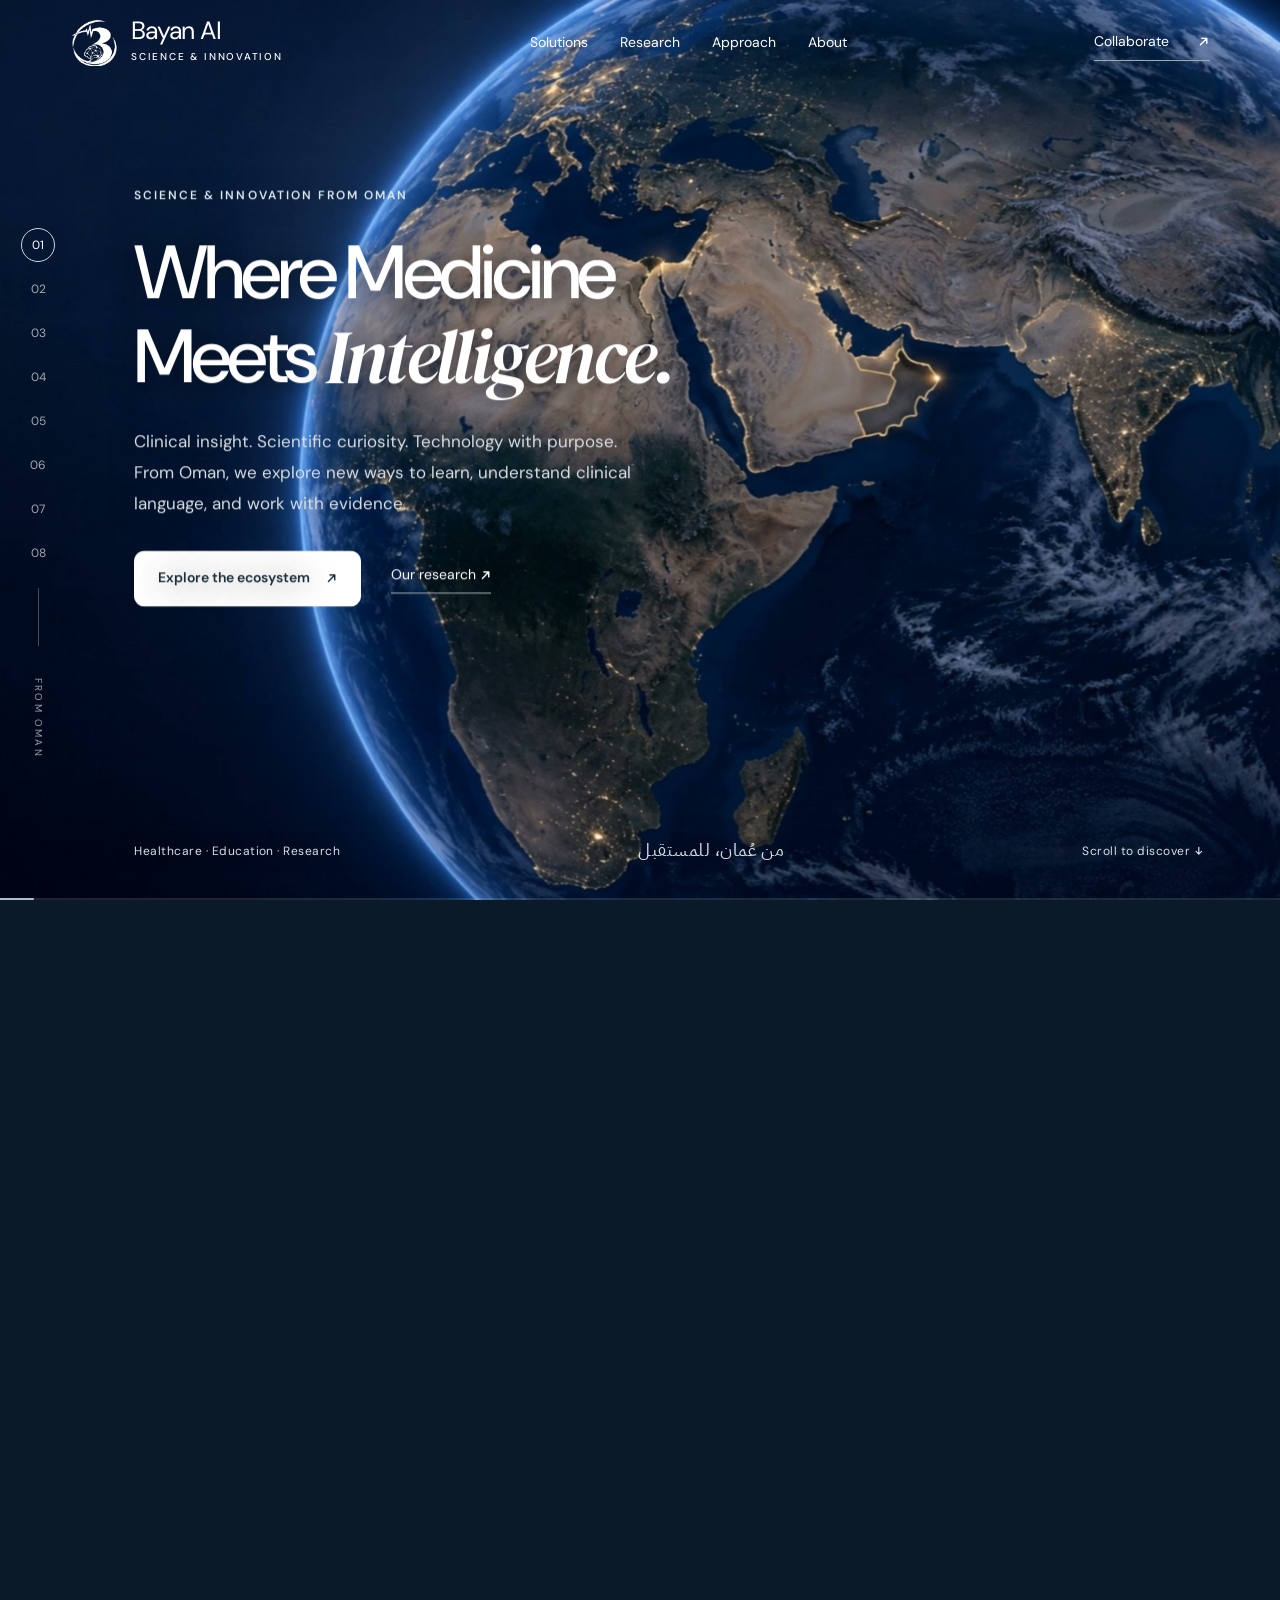
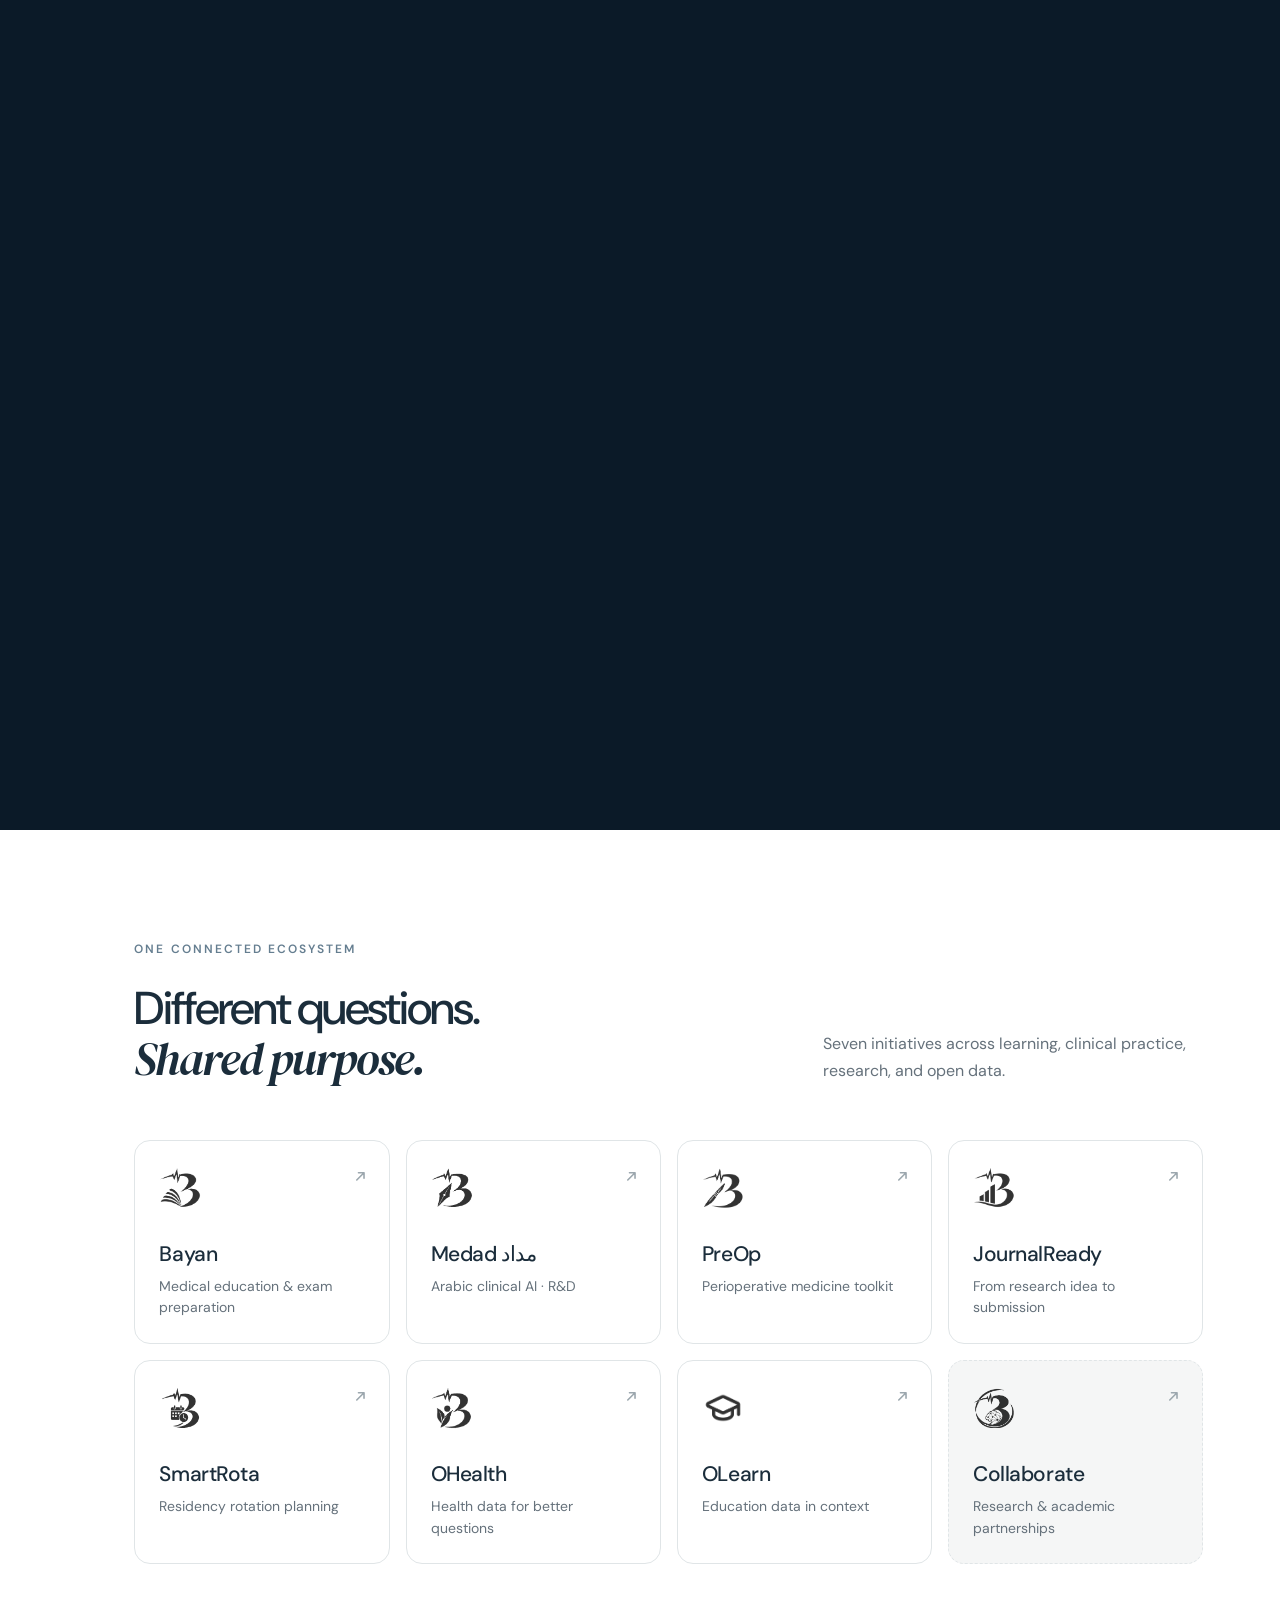
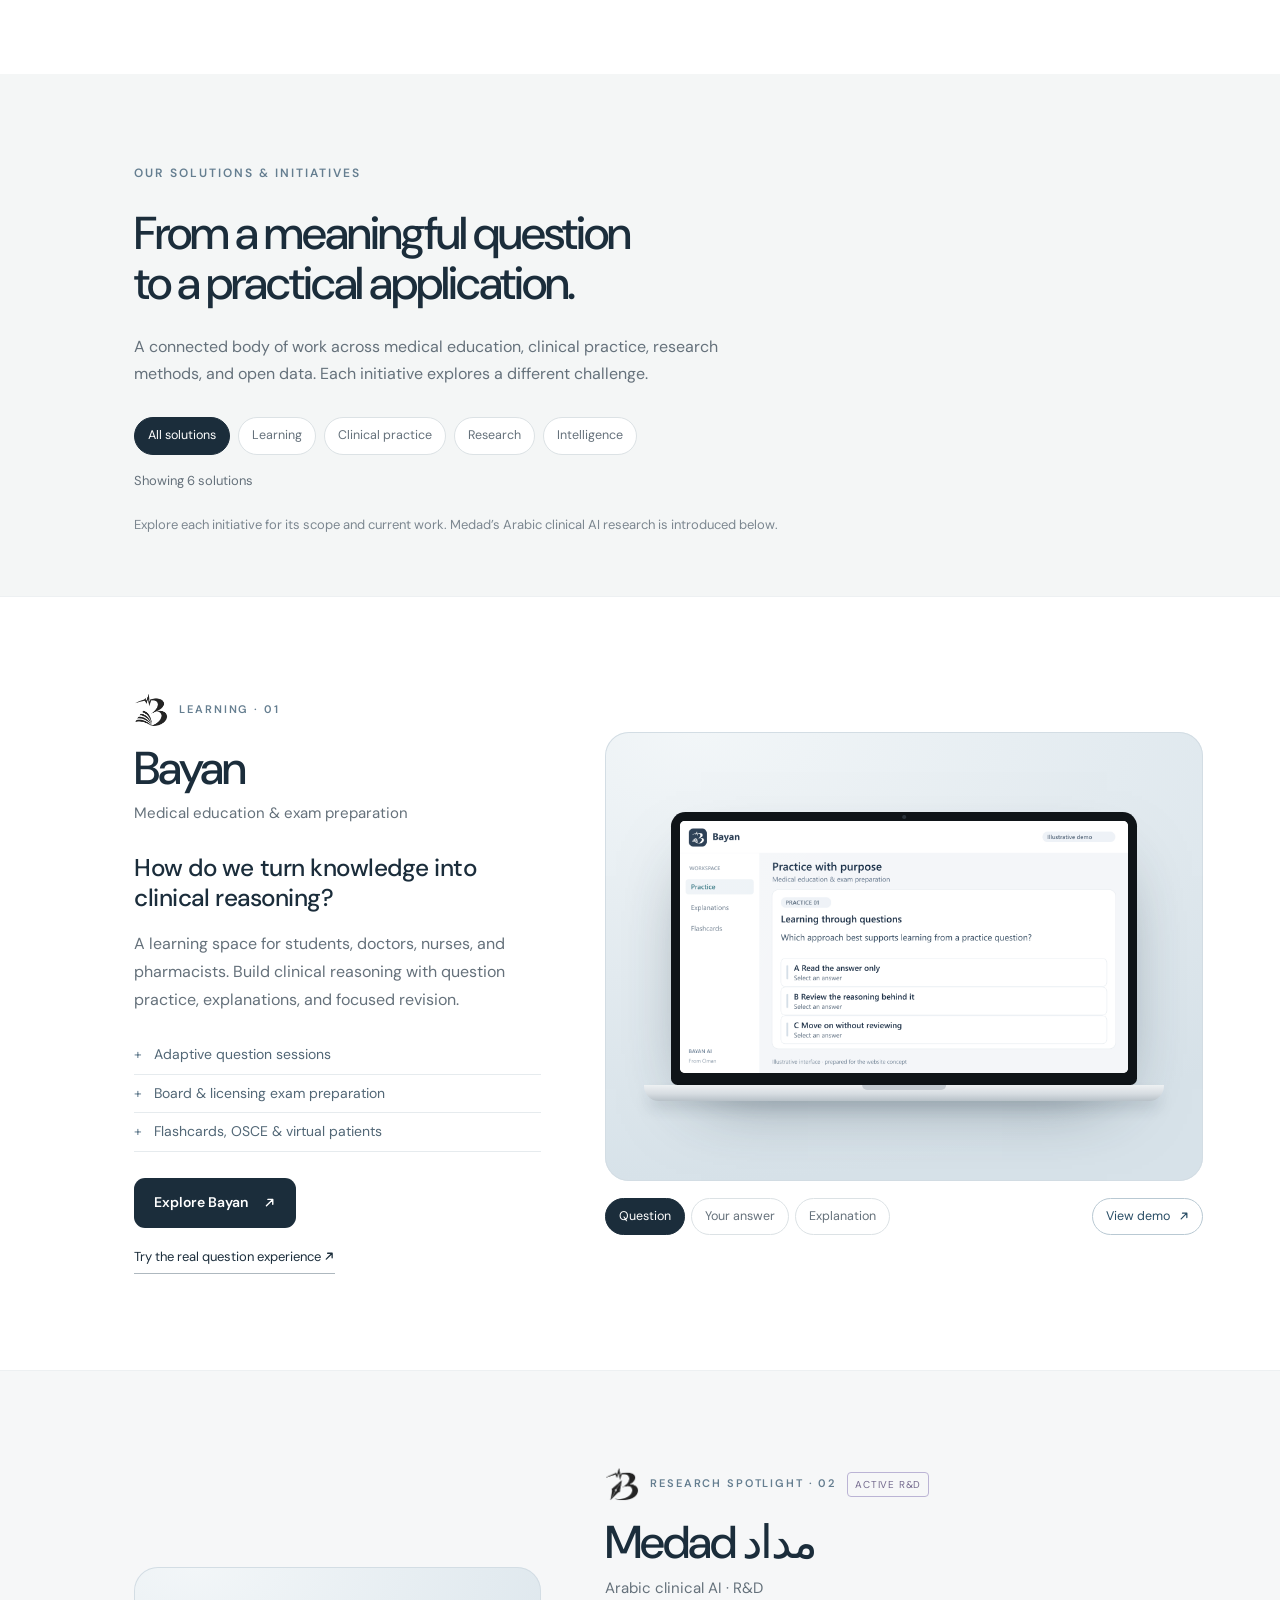
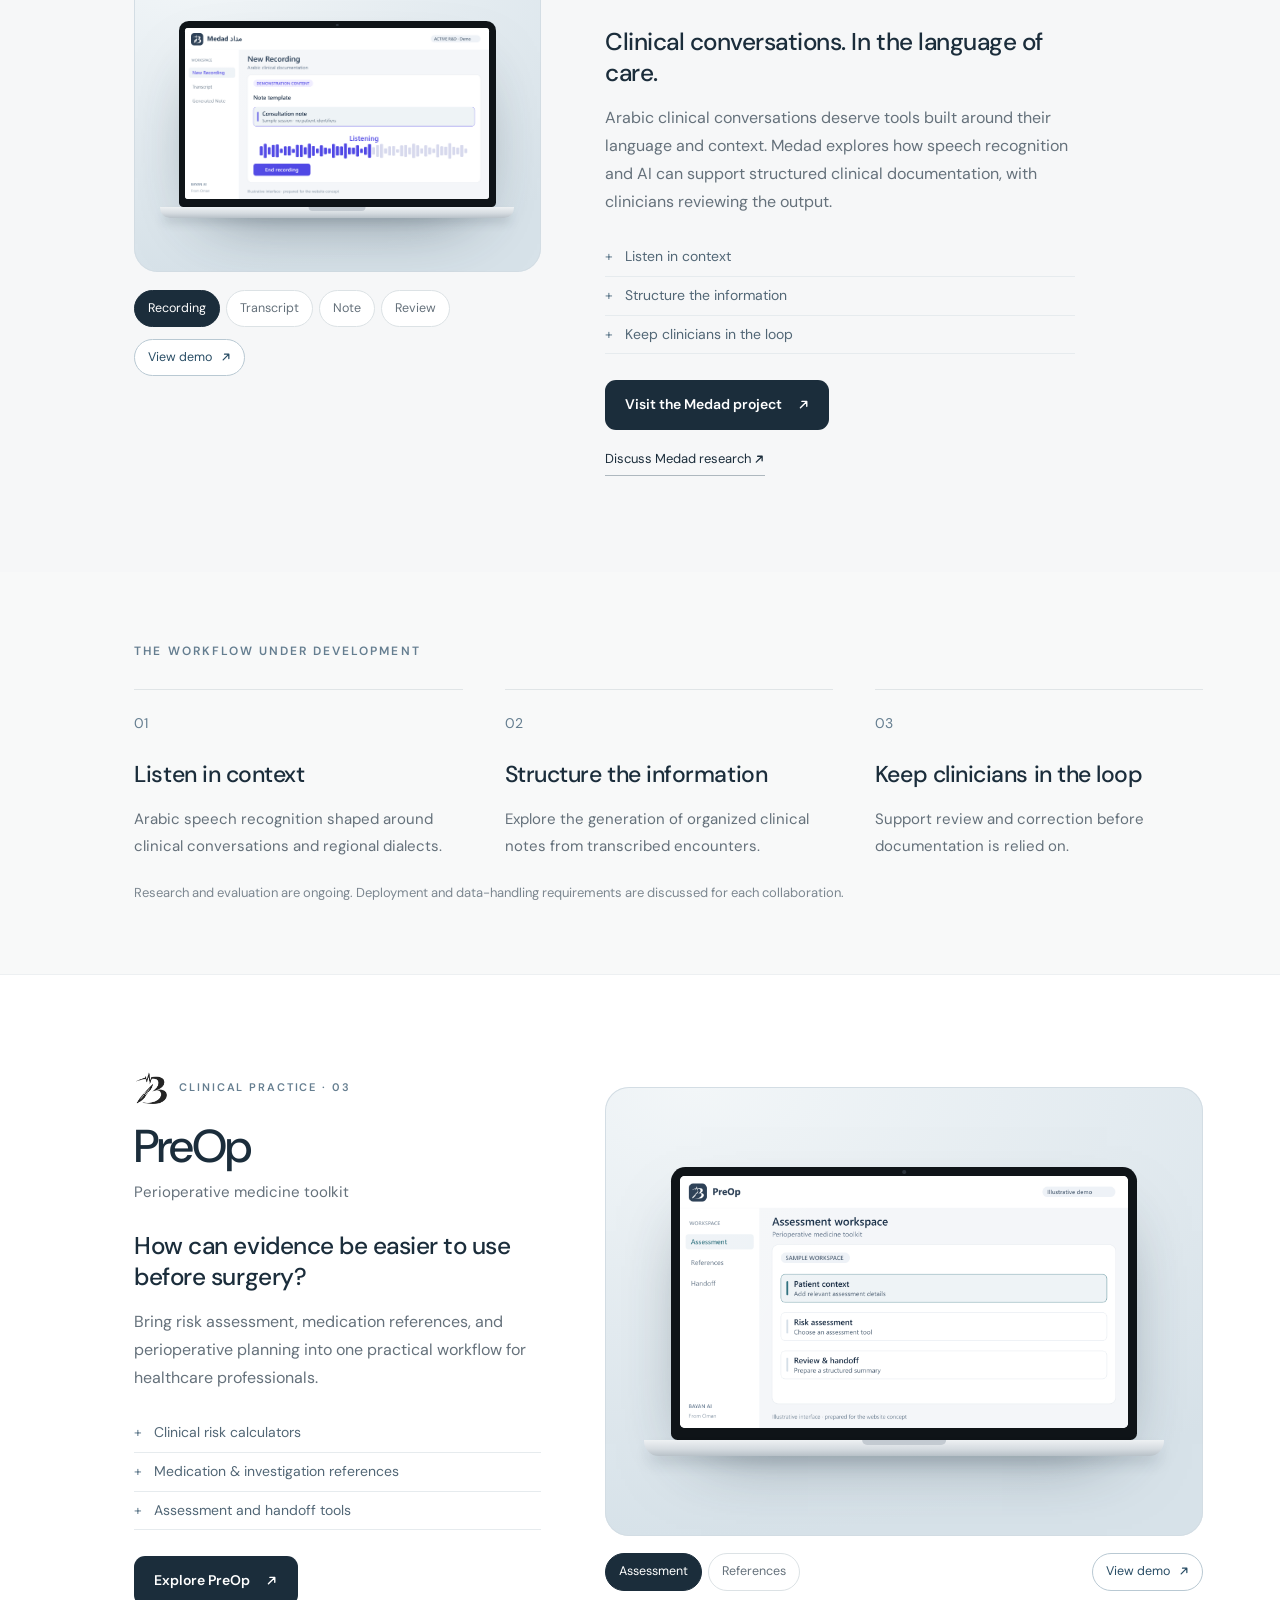
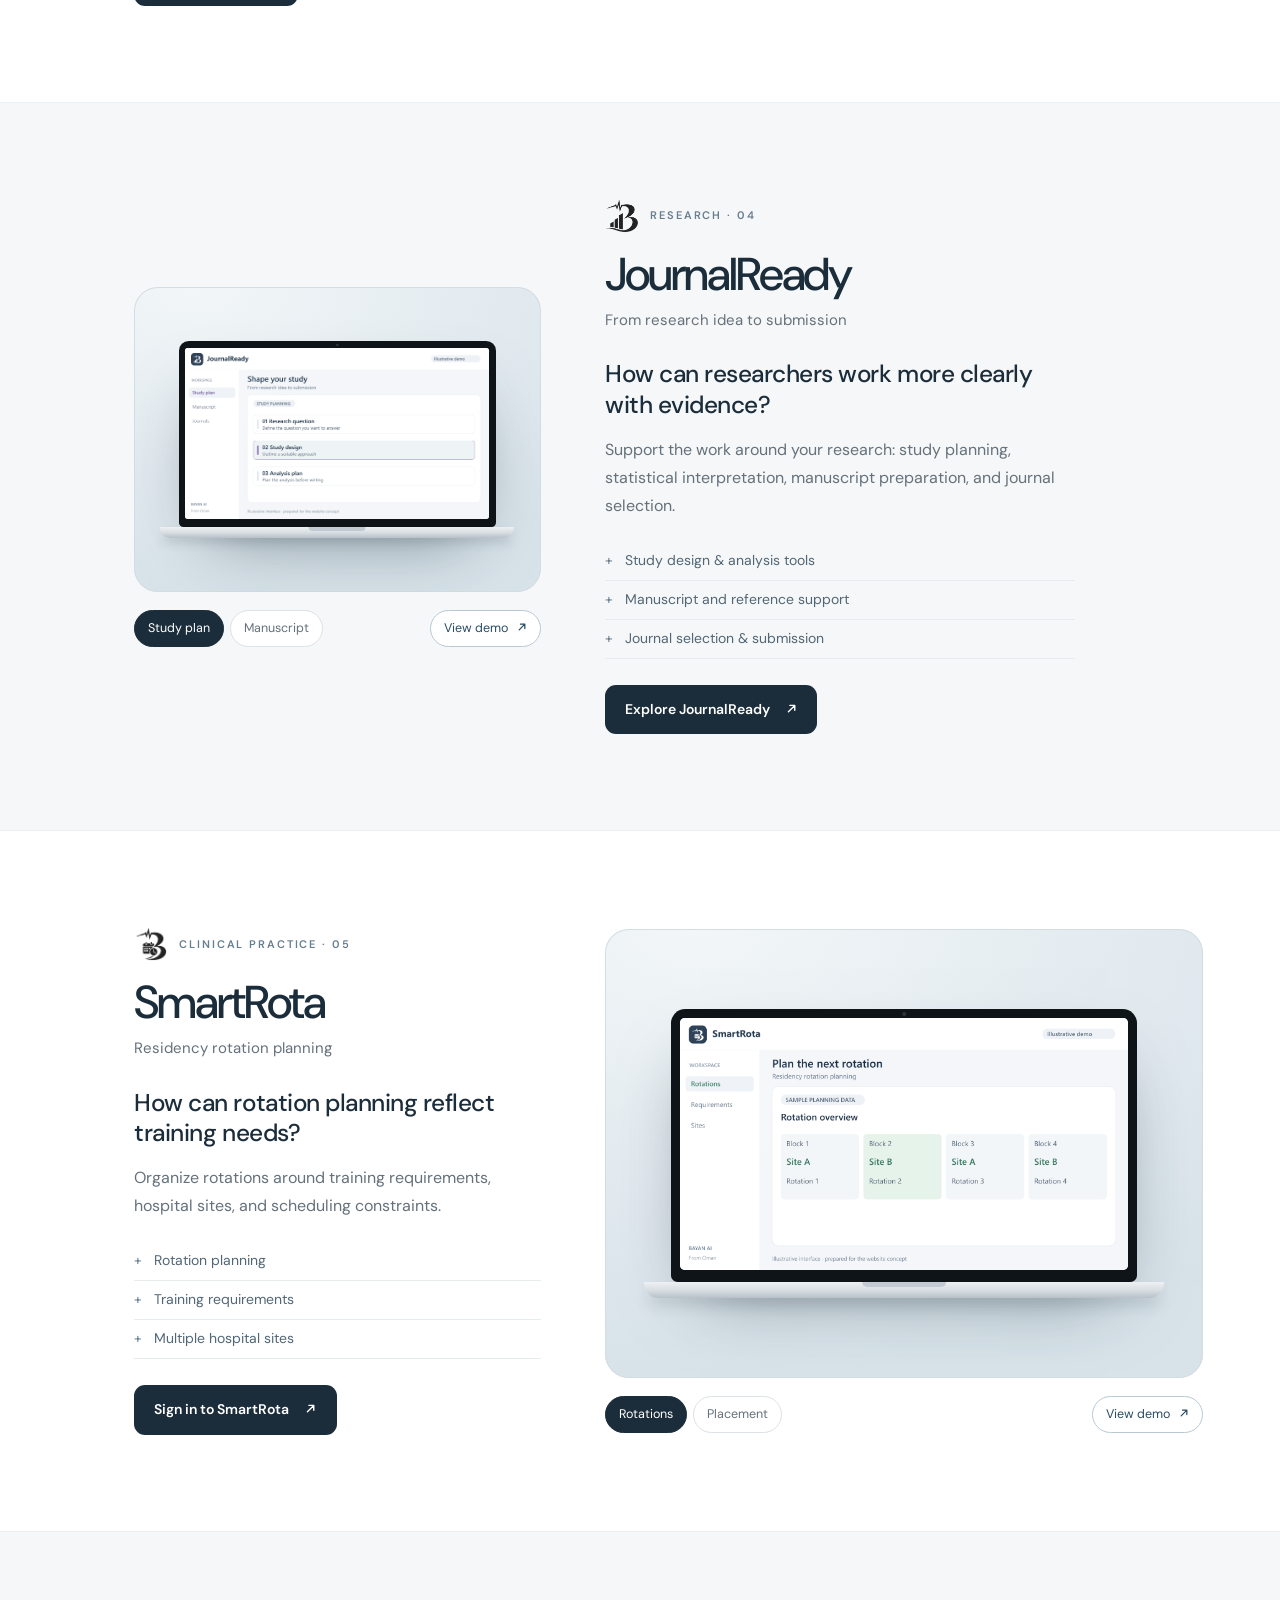
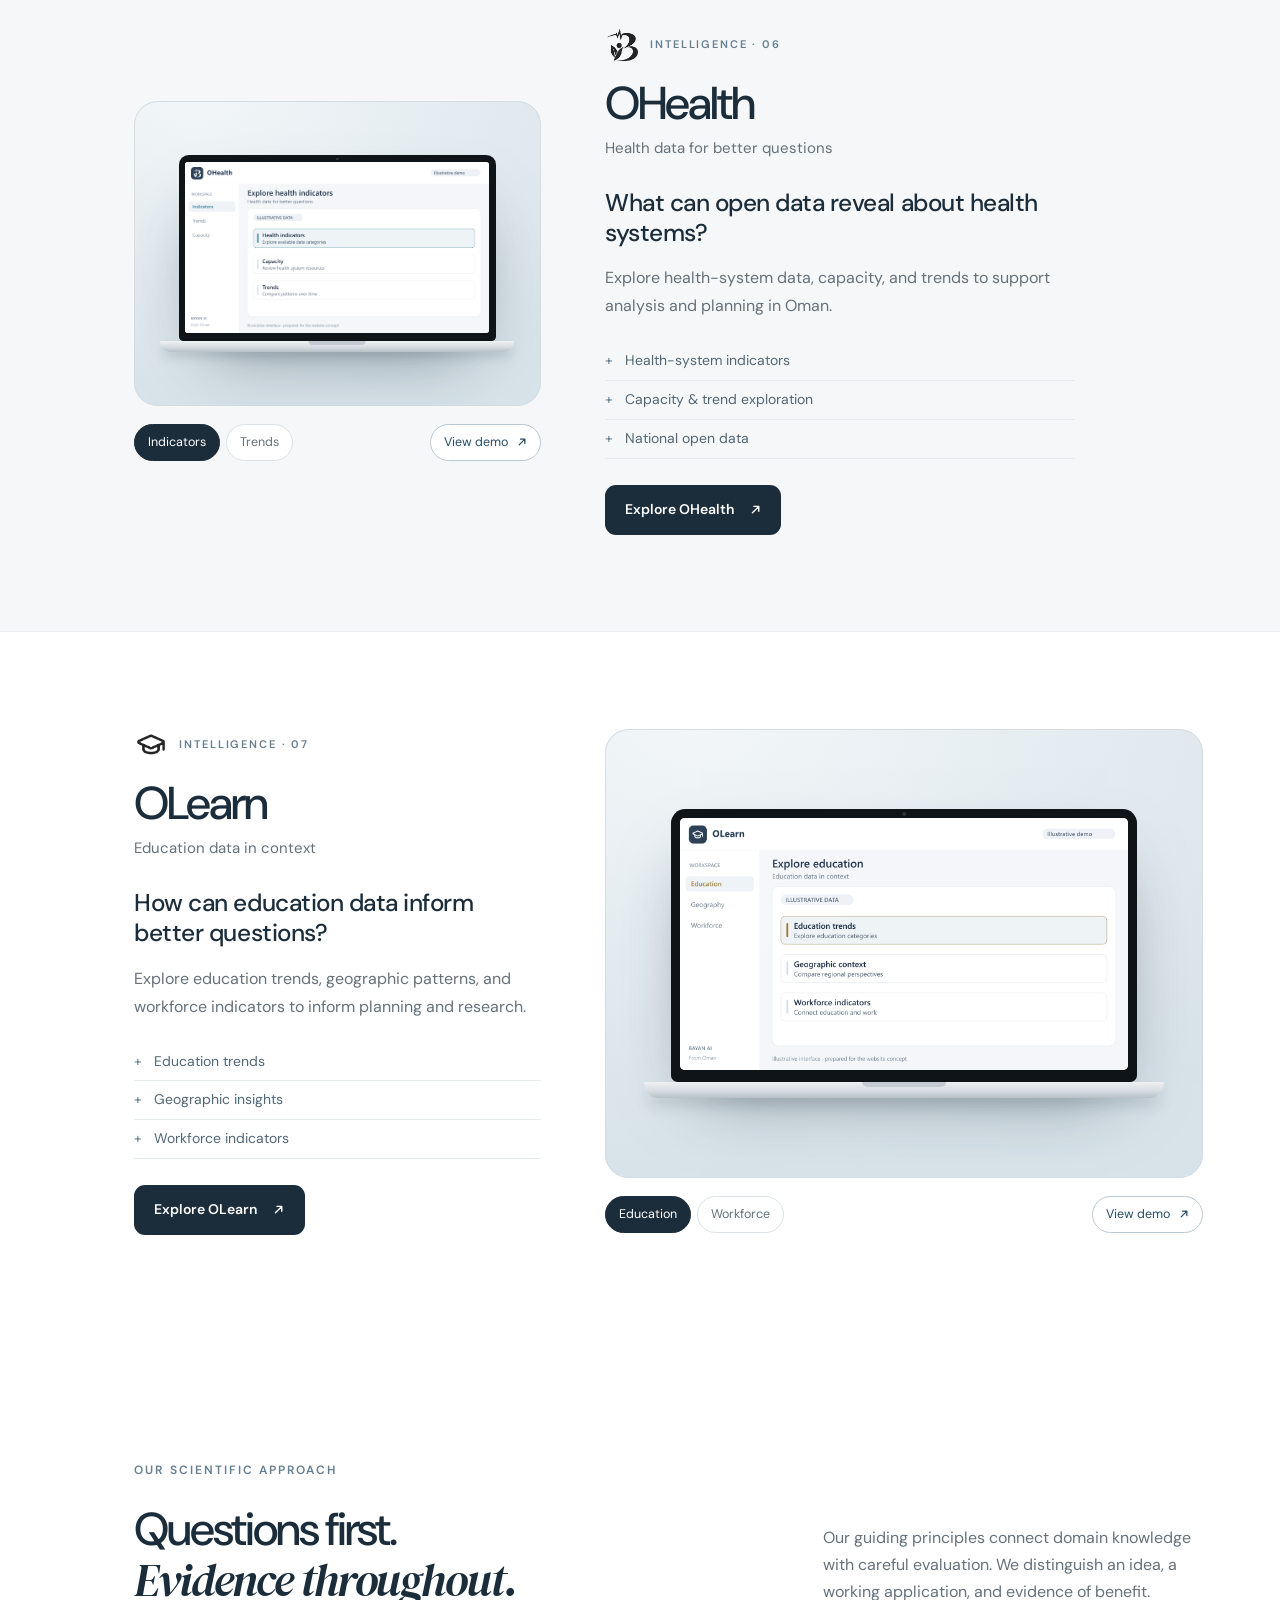
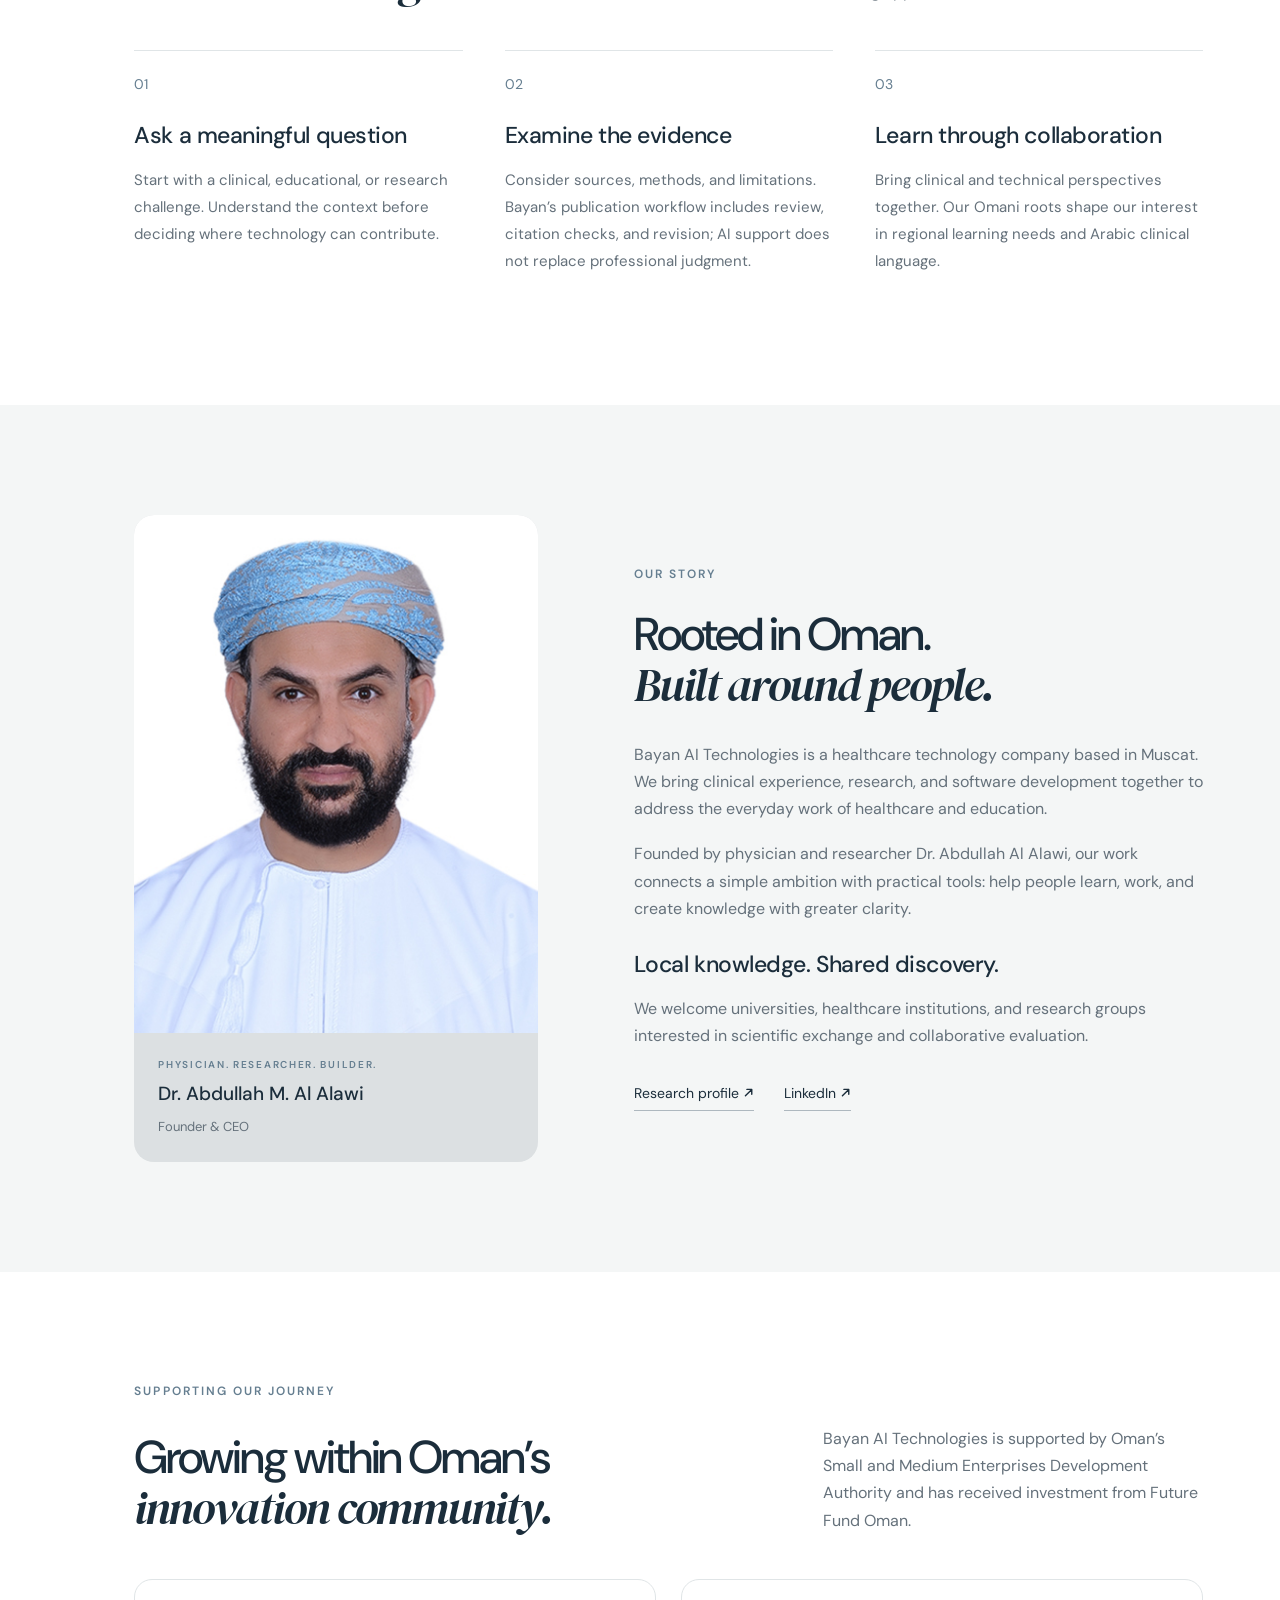
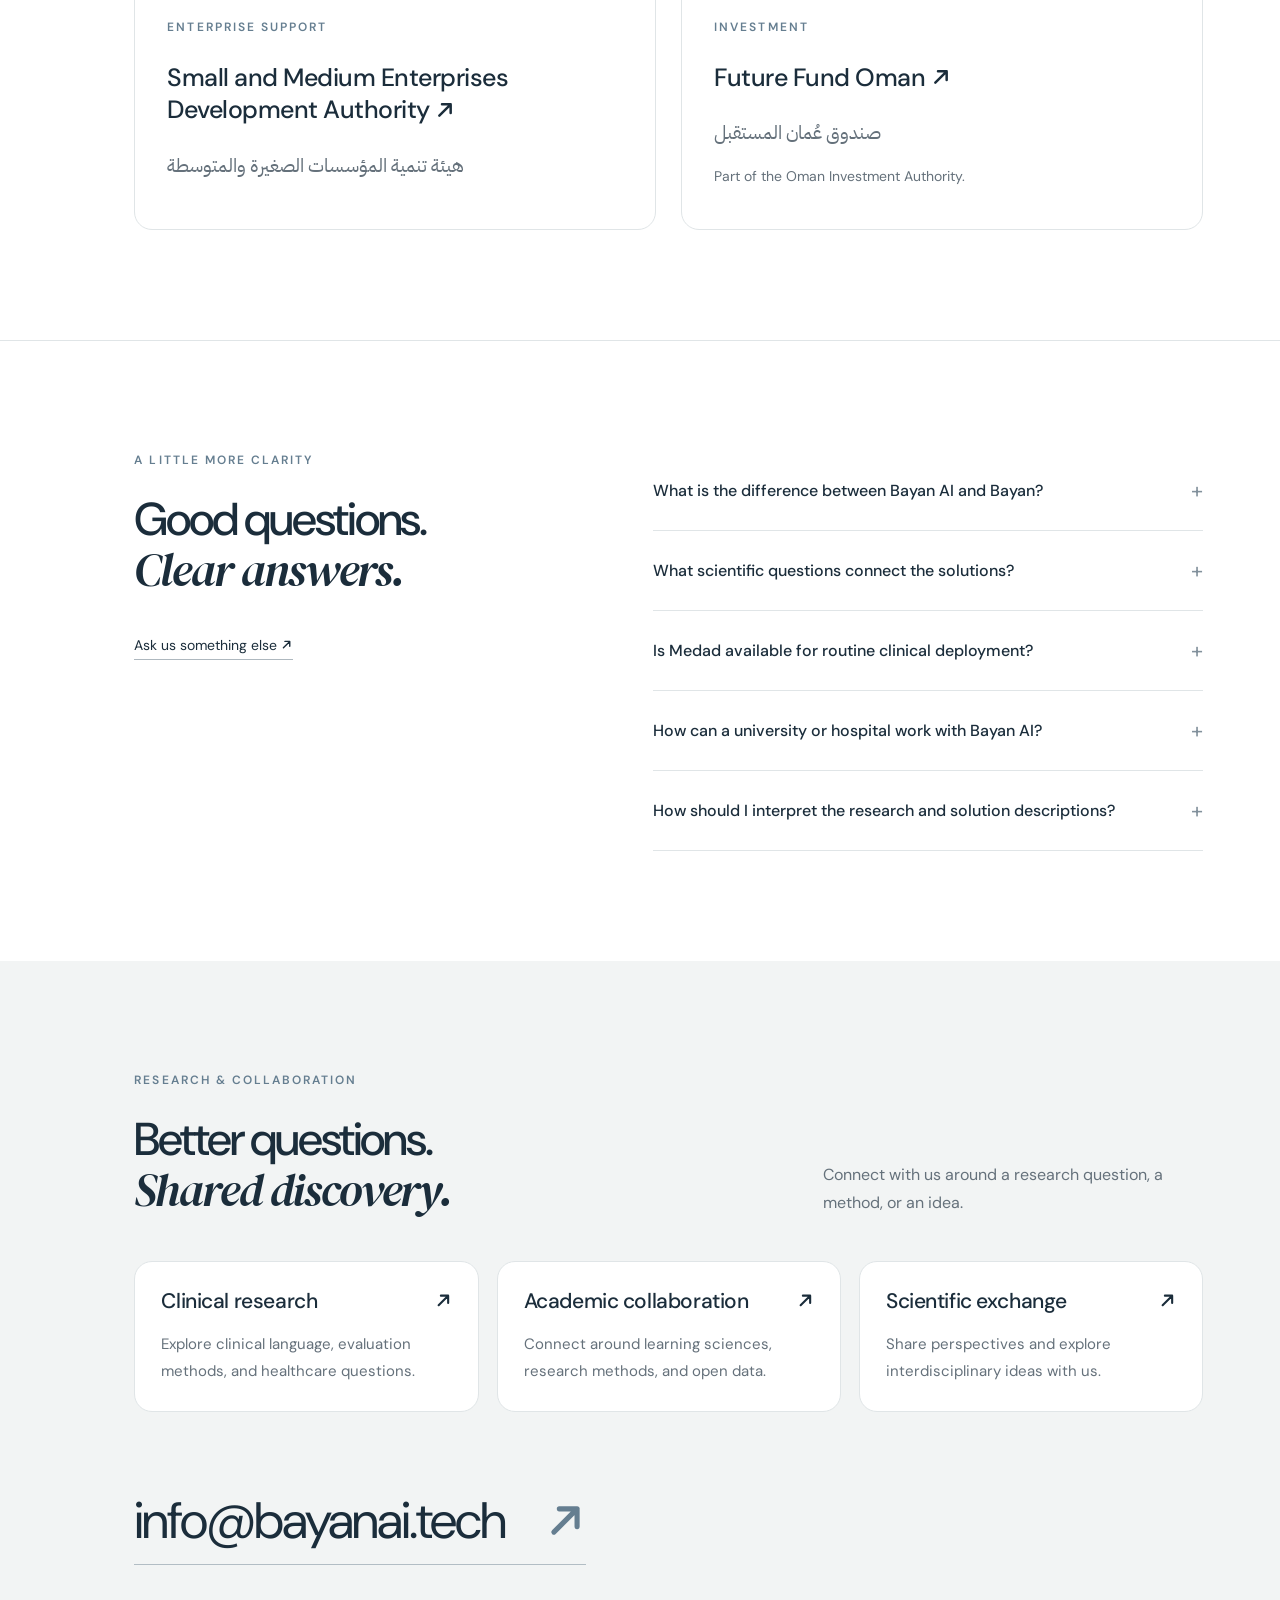
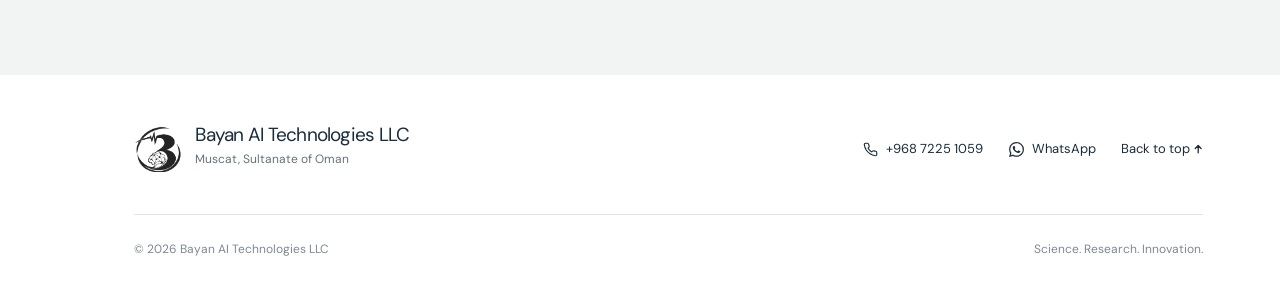
==== commit 68452ccb: "Keep phone and WhatsApp contact in footer only Co-Authored-By: Claude Opus 5.5 <noreply@anthropic.co" ====
--- a/index.html
+++ b/index.html
@@ -493,10 +493,6 @@
       <a href="mailto:info@bayanai.tech?subject=Scientific%20exchange"><h3>Scientific exchange <span><svg class="arrow" viewBox="0 0 12 12" aria-hidden="true"><path d="M2.6 9.4 9.4 2.6M4.2 2.6h5.2v5.2" fill="none" stroke="currentColor" stroke-width="1.5" stroke-linecap="round" stroke-linejoin="round"/></svg></span></h3><p>Share perspectives and explore interdisciplinary ideas with us.</p></a>
     </div>
     <a class="email-link" href="mailto:info@bayanai.tech">info@bayanai.tech <span><svg class="arrow" viewBox="0 0 12 12" aria-hidden="true"><path d="M2.6 9.4 9.4 2.6M4.2 2.6h5.2v5.2" fill="none" stroke="currentColor" stroke-width="1.5" stroke-linecap="round" stroke-linejoin="round"/></svg></span></a>
-    <div class="phone-links">
-      <a class="button dark" href="https://wa.me/96872251059" target="_blank" rel="noopener" aria-label="Chat with us on WhatsApp at +968 7225 1059 (opens in a new tab)"><svg viewBox="0 0 24 24" aria-hidden="true"><path fill="currentColor" d="M17.472 14.382c-.297-.149-1.758-.867-2.03-.967-.273-.099-.471-.148-.67.15-.197.297-.767.966-.94 1.164-.173.199-.347.223-.644.075-.297-.15-1.255-.463-2.39-1.475-.883-.788-1.48-1.761-1.653-2.059-.173-.297-.018-.458.13-.606.134-.133.298-.347.446-.52.149-.174.198-.298.298-.497.099-.198.05-.371-.025-.52-.075-.149-.669-1.612-.916-2.207-.242-.579-.487-.5-.669-.51-.173-.008-.371-.01-.57-.01-.198 0-.52.074-.792.372-.272.297-1.04 1.016-1.04 2.479 0 1.462 1.065 2.875 1.213 3.074.149.198 2.096 3.2 5.077 4.487.709.306 1.262.489 1.694.625.712.227 1.36.195 1.871.118.571-.085 1.758-.719 2.006-1.413.248-.694.248-1.289.173-1.413-.074-.124-.272-.198-.57-.347m-5.421 7.403h-.004a9.87 9.87 0 0 1-5.031-1.378l-.361-.214-3.741.982.998-3.648-.235-.374a9.86 9.86 0 0 1-1.51-5.26c.001-5.45 4.436-9.884 9.888-9.884 2.64 0 5.122 1.03 6.988 2.898a9.825 9.825 0 0 1 2.893 6.994c-.003 5.45-4.437 9.884-9.885 9.884m8.413-18.297A11.815 11.815 0 0 0 12.05 0C5.495 0 .16 5.335.157 11.892c0 2.096.547 4.142 1.588 5.945L.057 24l6.305-1.654a11.882 11.882 0 0 0 5.683 1.448h.005c6.554 0 11.89-5.335 11.893-11.893a11.821 11.821 0 0 0-3.48-8.413Z"/></svg>WhatsApp</a>
-      <a class="button light" href="tel:+96872251059" aria-label="Call us at +968 7225 1059"><svg viewBox="0 0 24 24" aria-hidden="true"><path d="M22 16.92v3a2 2 0 0 1-2.18 2 19.79 19.79 0 0 1-8.63-3.07 19.5 19.5 0 0 1-6-6 19.79 19.79 0 0 1-3.07-8.67A2 2 0 0 1 4.11 2h3a2 2 0 0 1 2 1.72 12.84 12.84 0 0 0 .7 2.81 2 2 0 0 1-.45 2.11L8.09 9.91a16 16 0 0 0 6 6l1.27-1.27a2 2 0 0 1 2.11-.45 12.84 12.84 0 0 0 2.81.7A2 2 0 0 1 22 16.92z" fill="none" stroke="currentColor" stroke-width="1.8" stroke-linecap="round" stroke-linejoin="round"/></svg><span dir="ltr">+968 7225 1059</span></a>
-    </div>
   </section>
 </main>
 
--- a/style.css
+++ b/style.css
@@ -310,10 +310,6 @@
 .contact-cards h3 { margin-top: 0; font-size: 21px; display: flex; justify-content: space-between; gap: 12px; }
 .email-link { font-size: clamp(26px, 4vw, 56px); display: inline-flex; gap: 40px; align-items: center; margin-top: 65px; letter-spacing: -0.04em; border-bottom: 1px solid #b2bdc4; }
 .email-link span { color: var(--gold); }
-.phone-links { display: flex; flex-wrap: wrap; gap: 12px; margin-top: 32px; }
-.phone-links .button { gap: 10px; }
-.phone-links .button.light { border-color: var(--line); }
-.phone-links svg { width: 18px; height: 18px; flex: none; }
 footer { padding: 50px 6% 30px max(10.5%, 85px); }
 .footer-top { display: flex; justify-content: space-between; gap: 25px; align-items: center; }
 .footer-top .brand { font-size: 19px; }
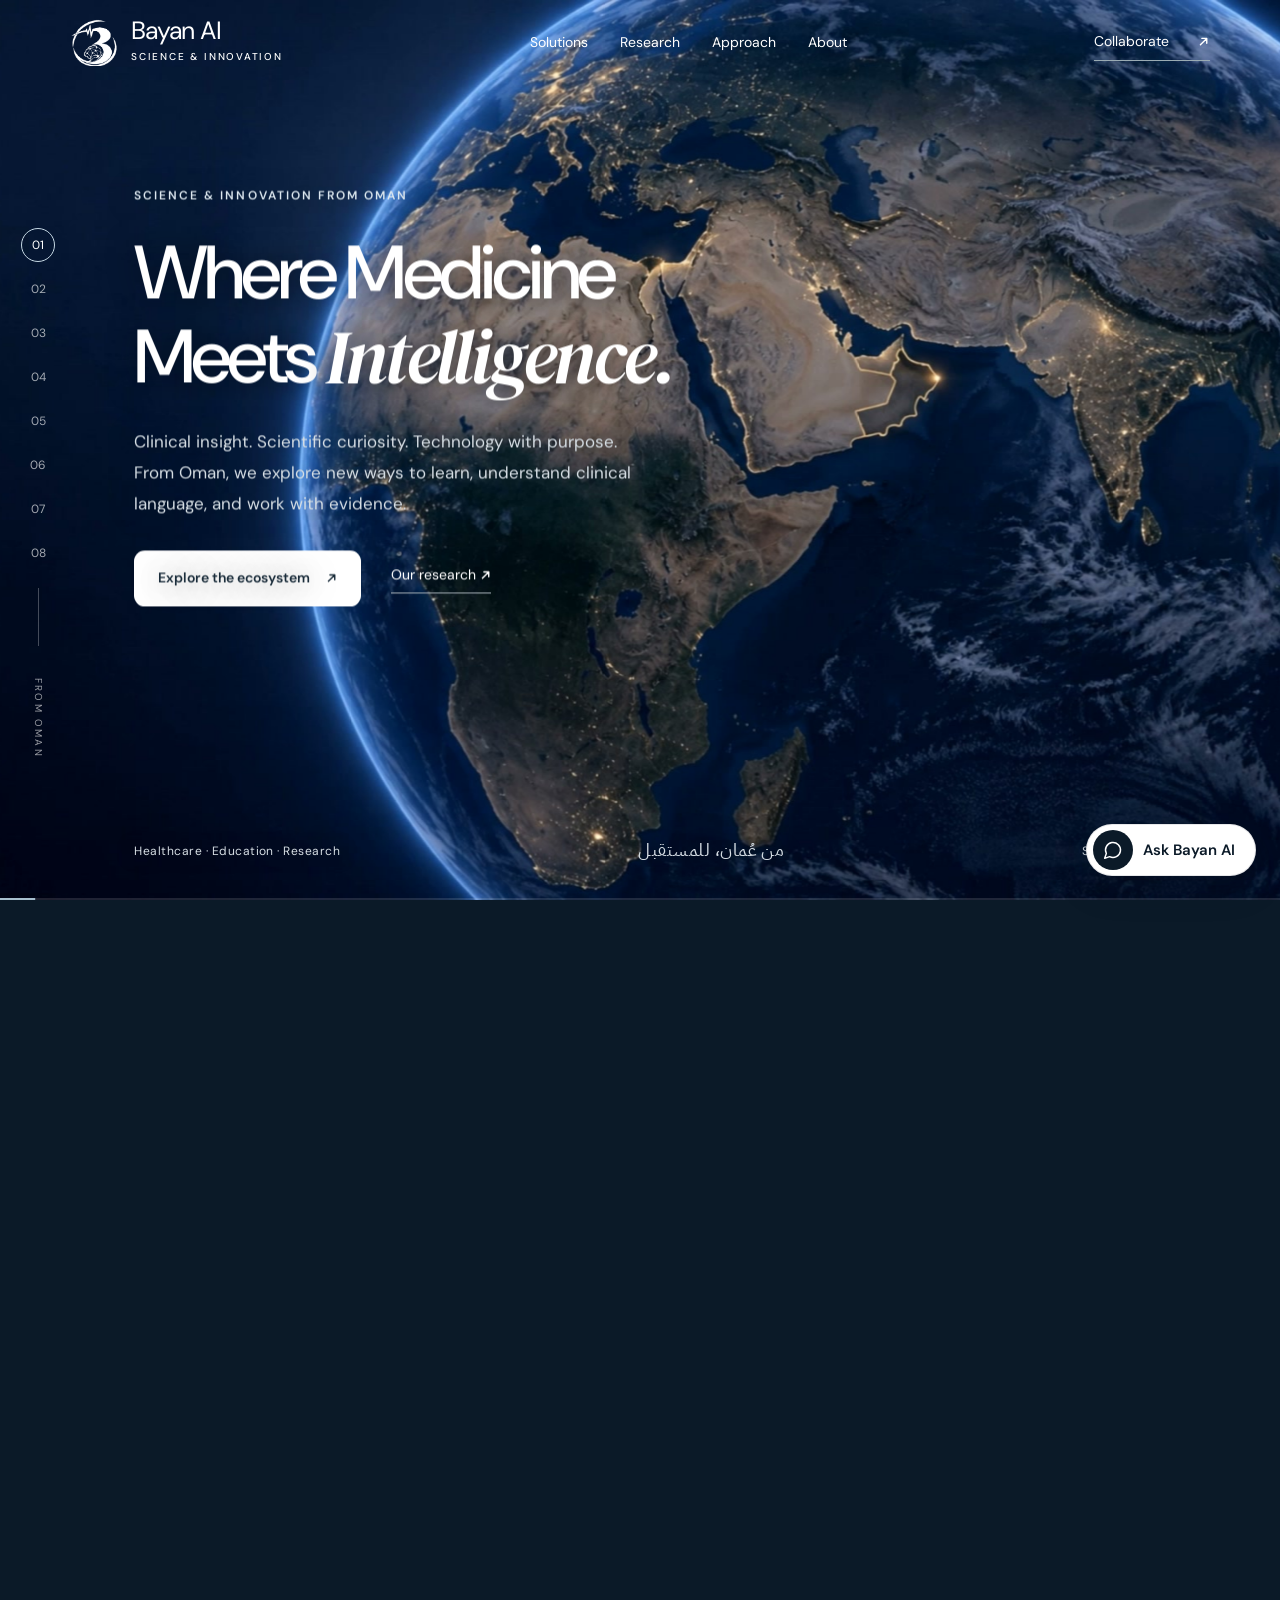
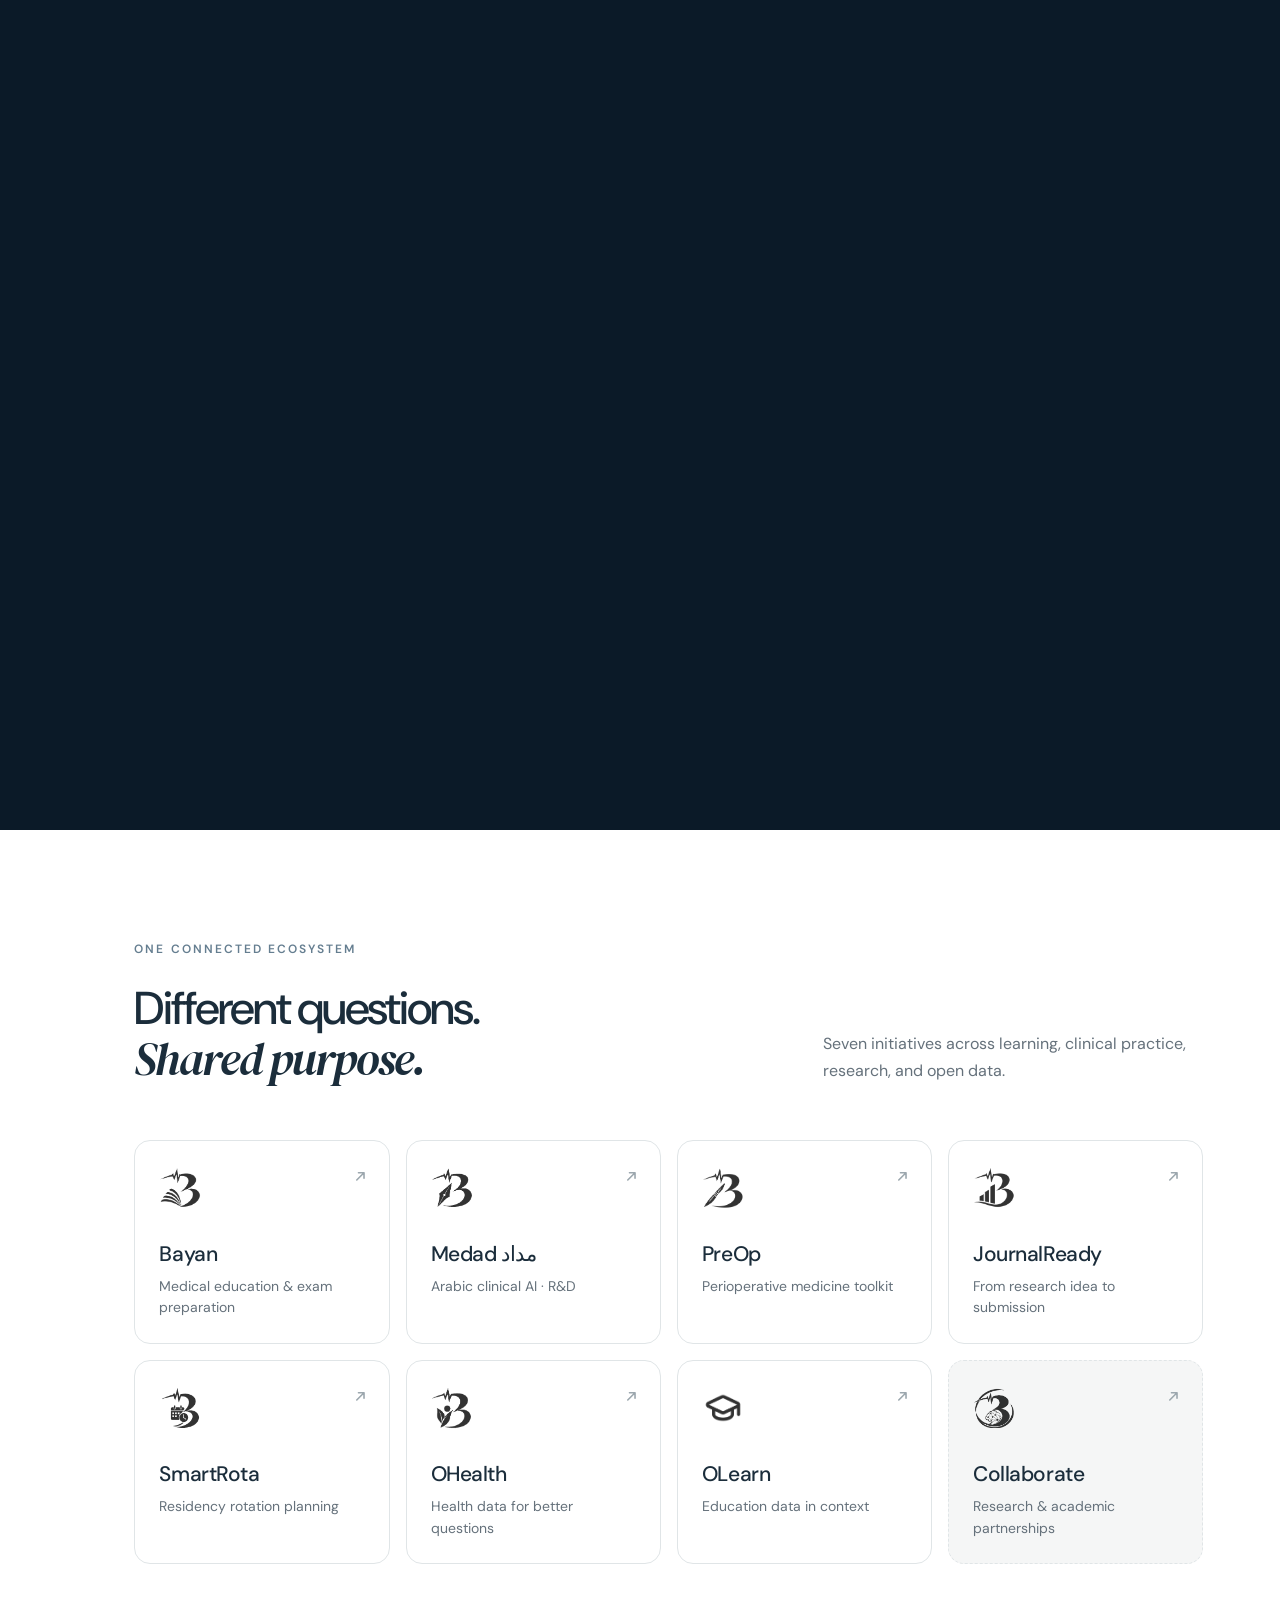
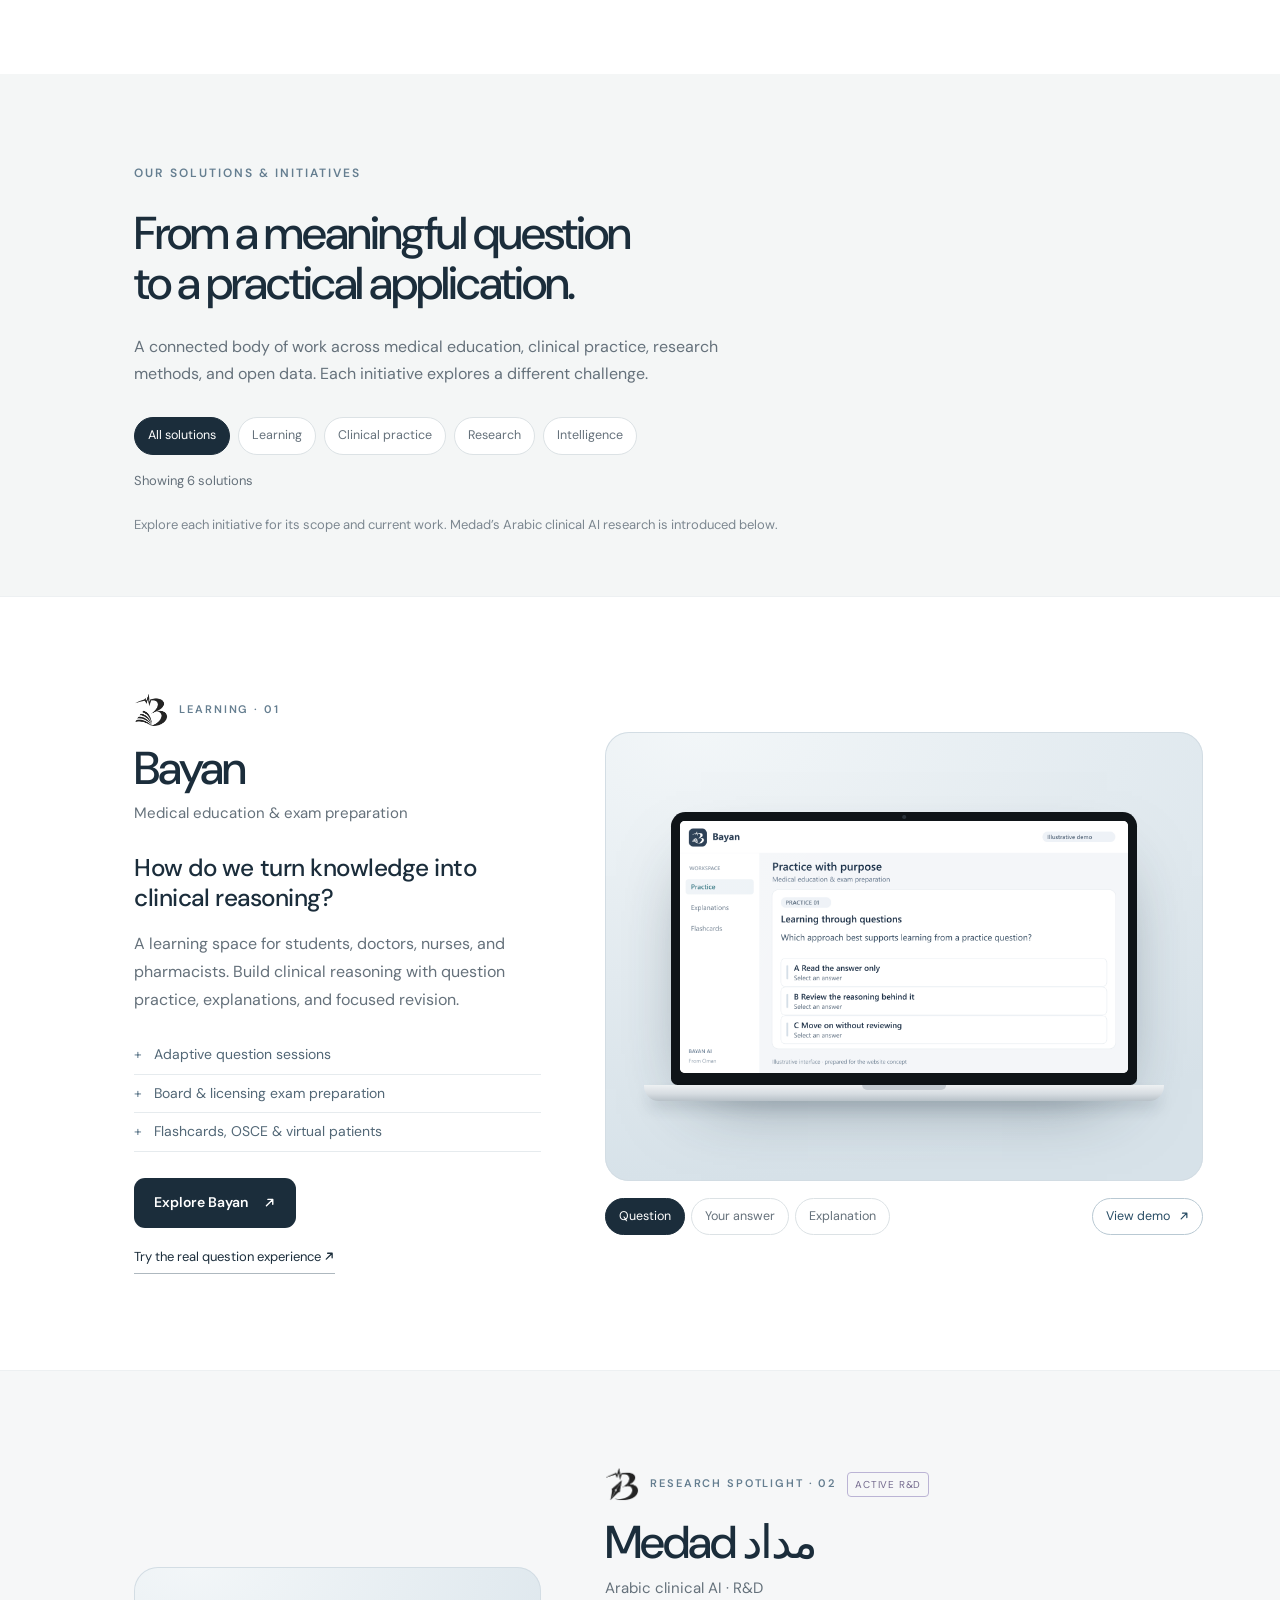
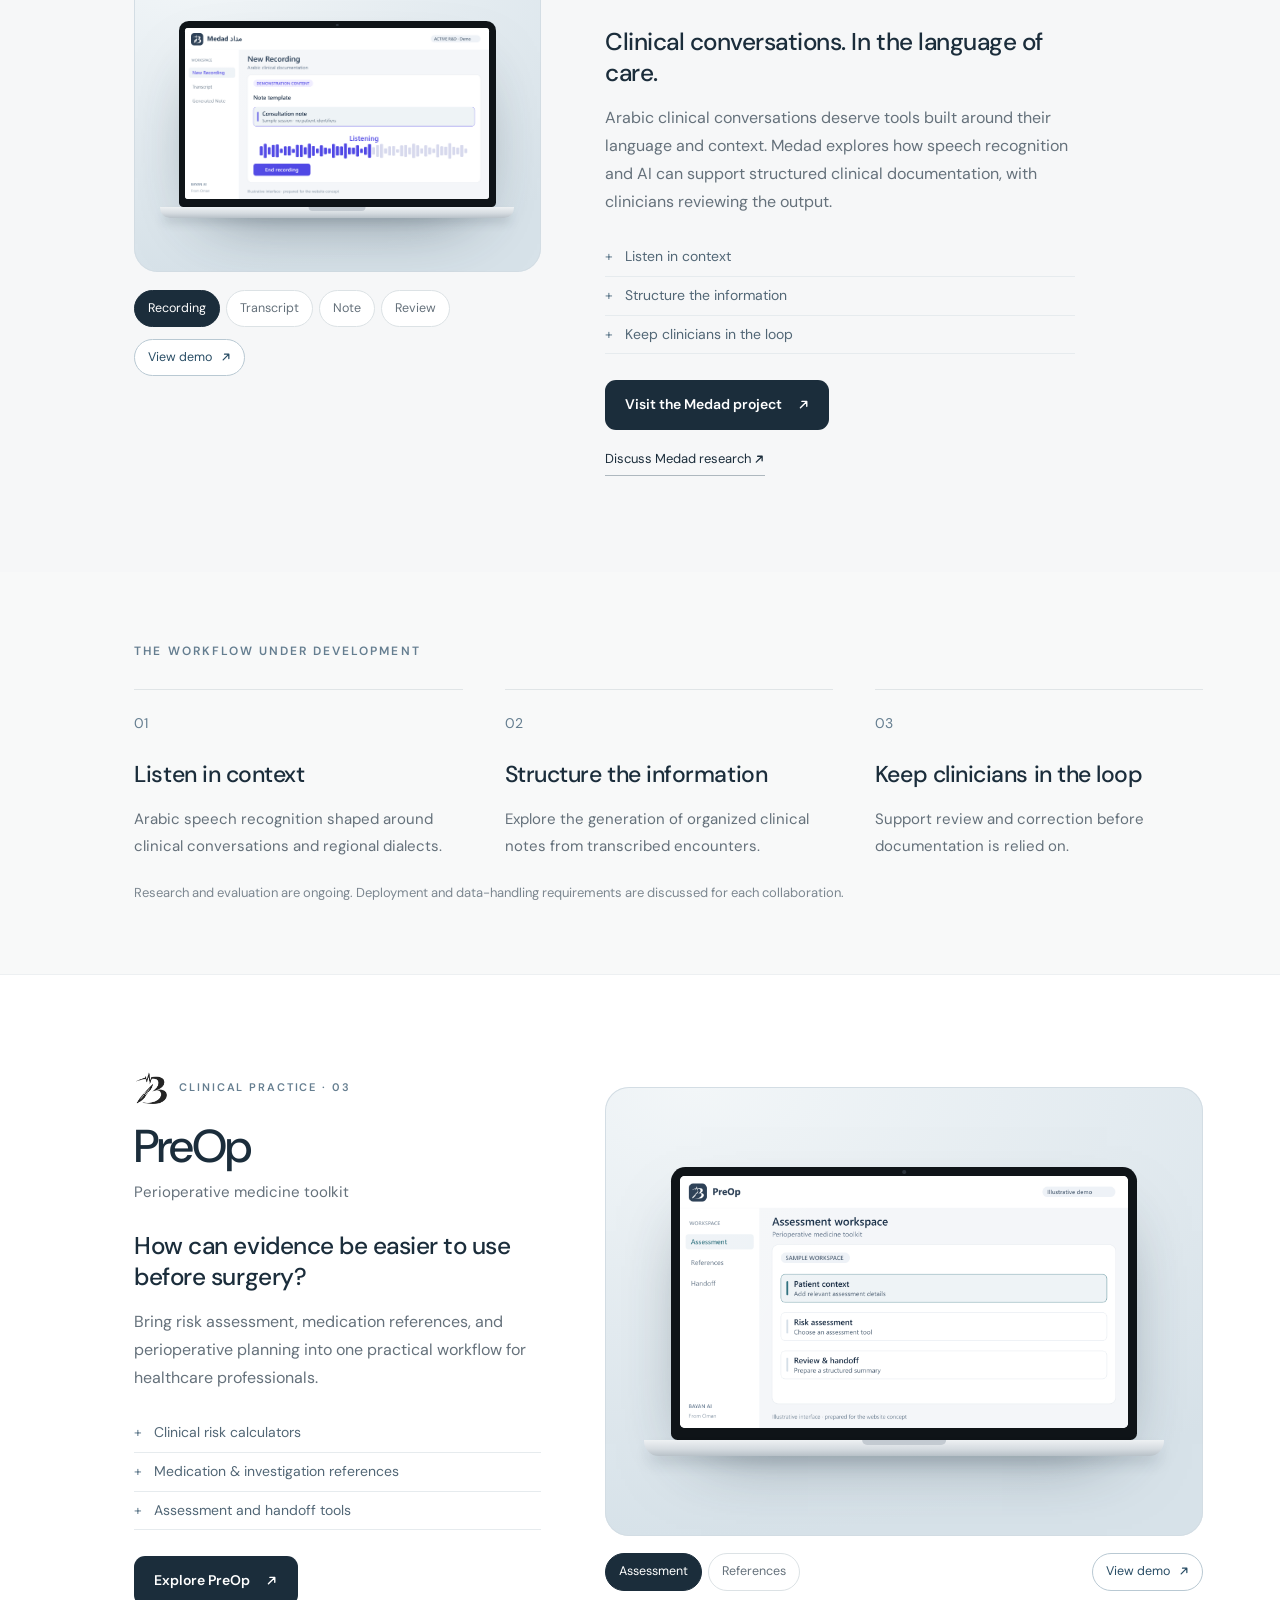
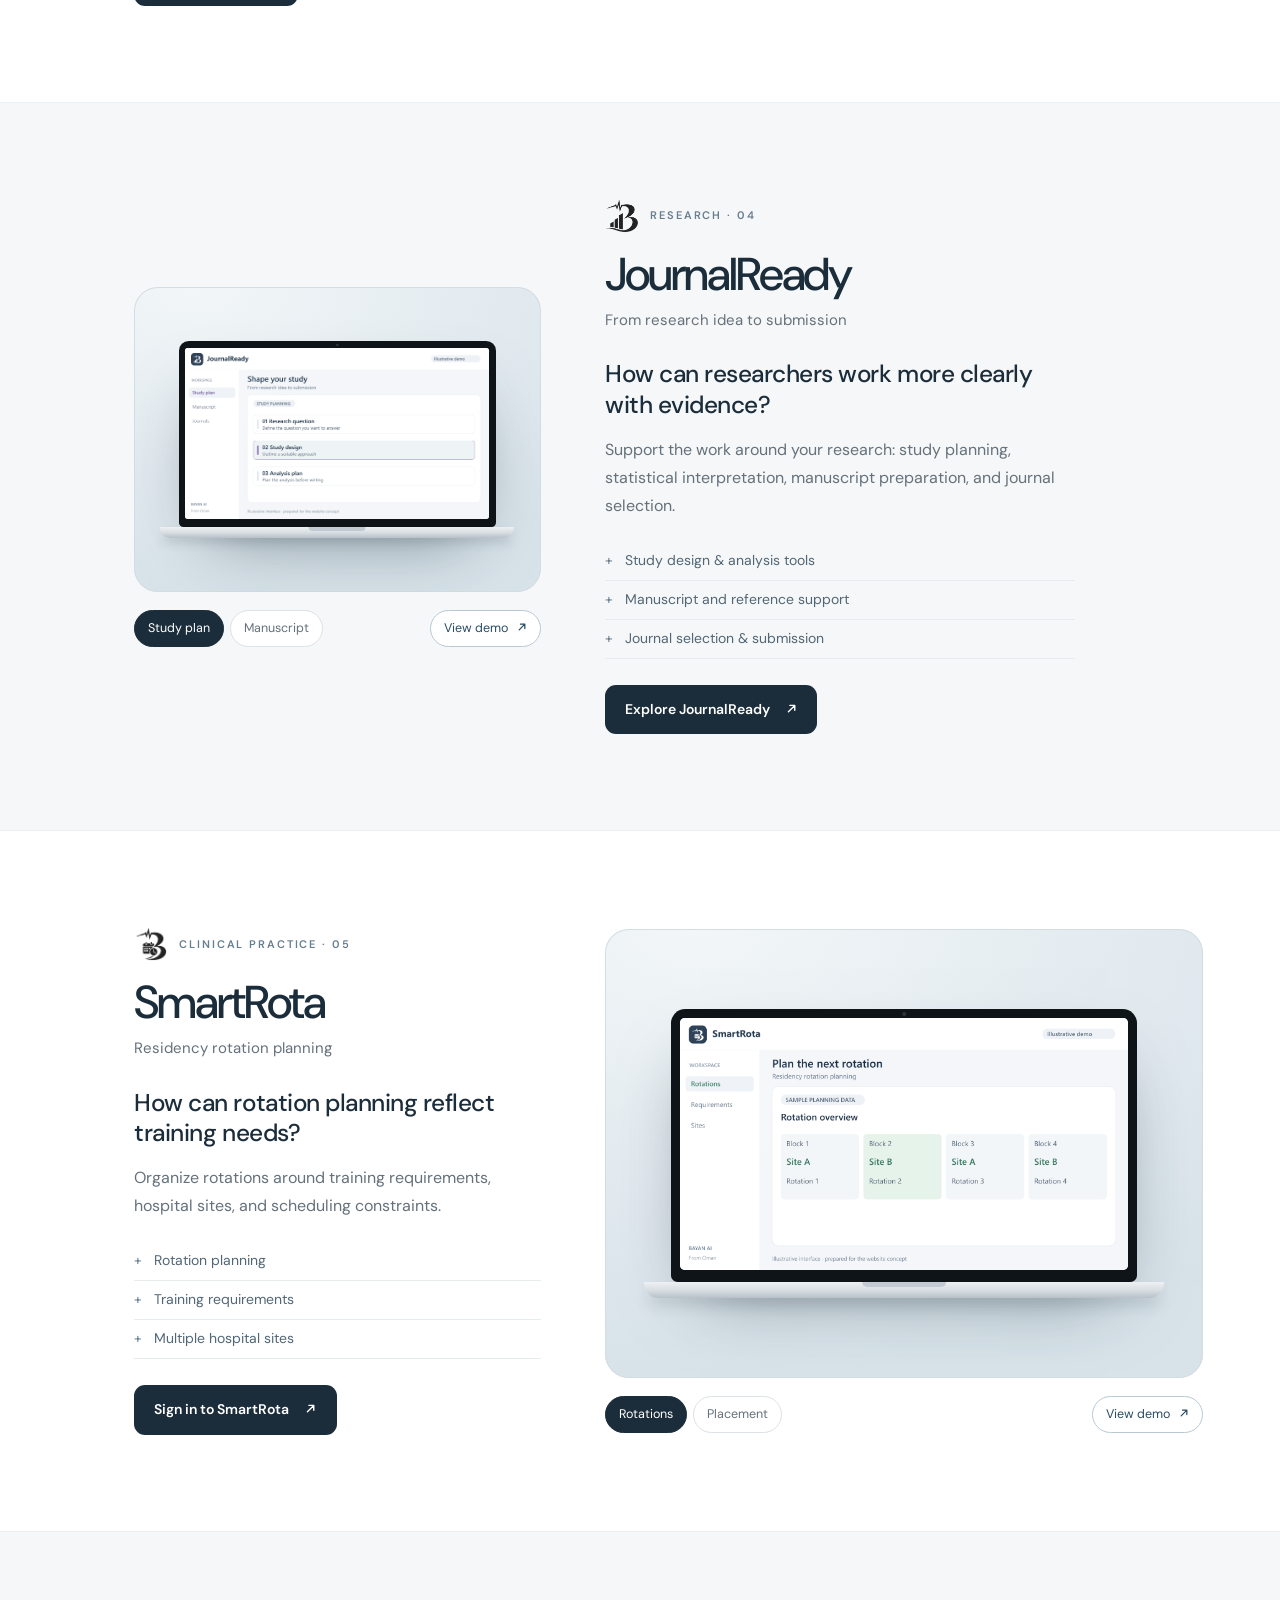
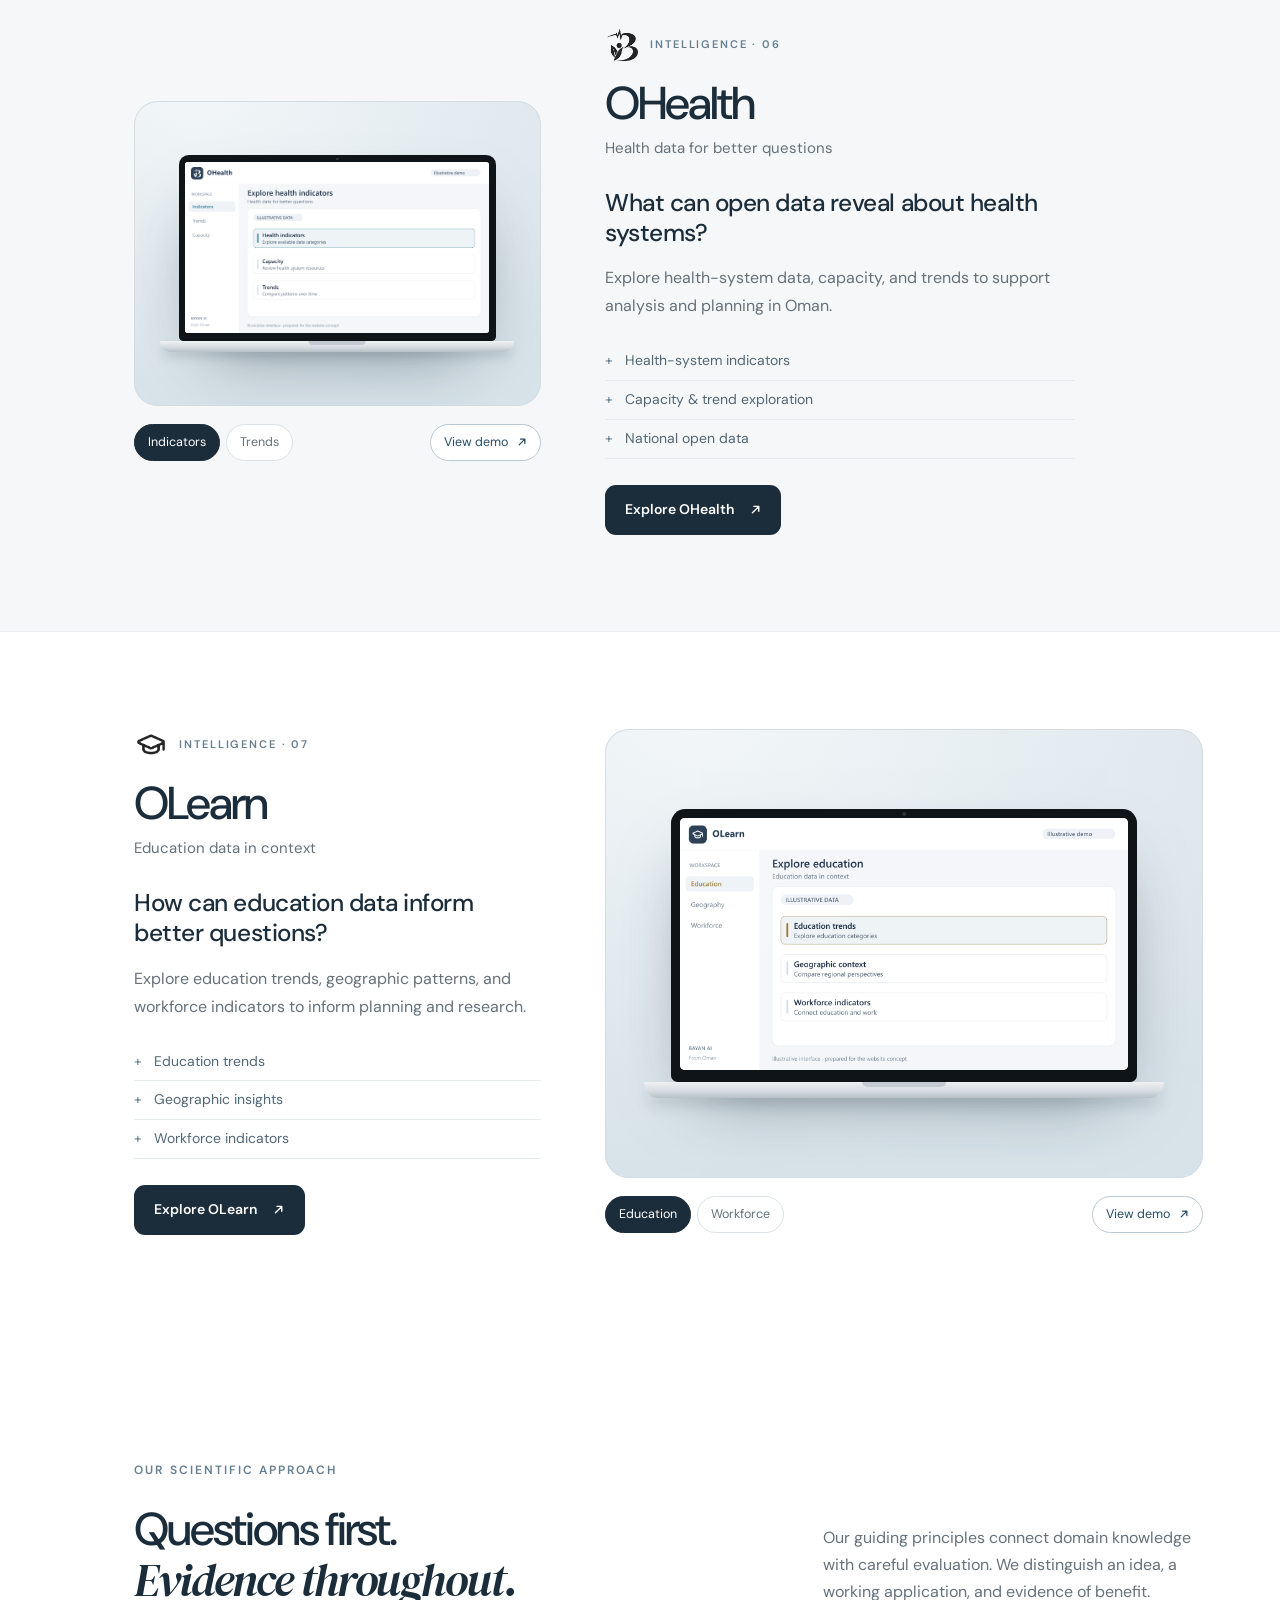
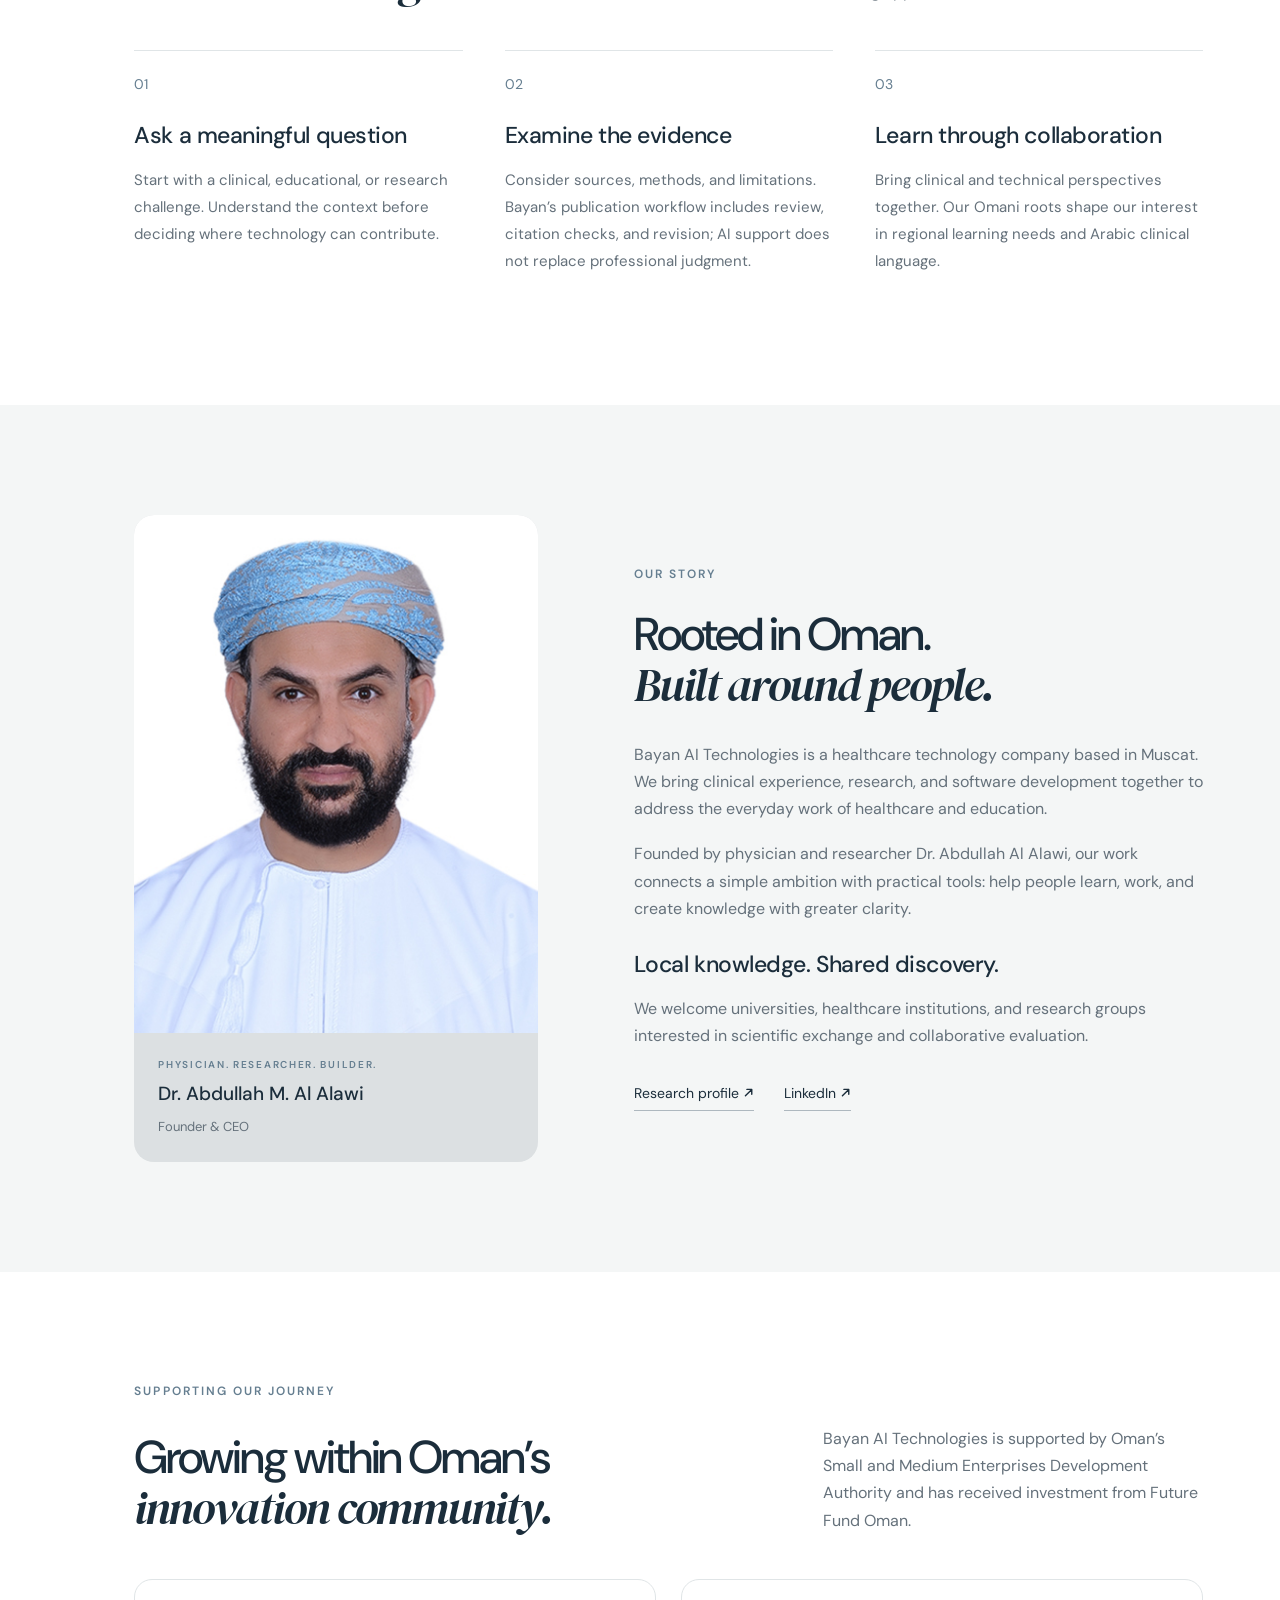
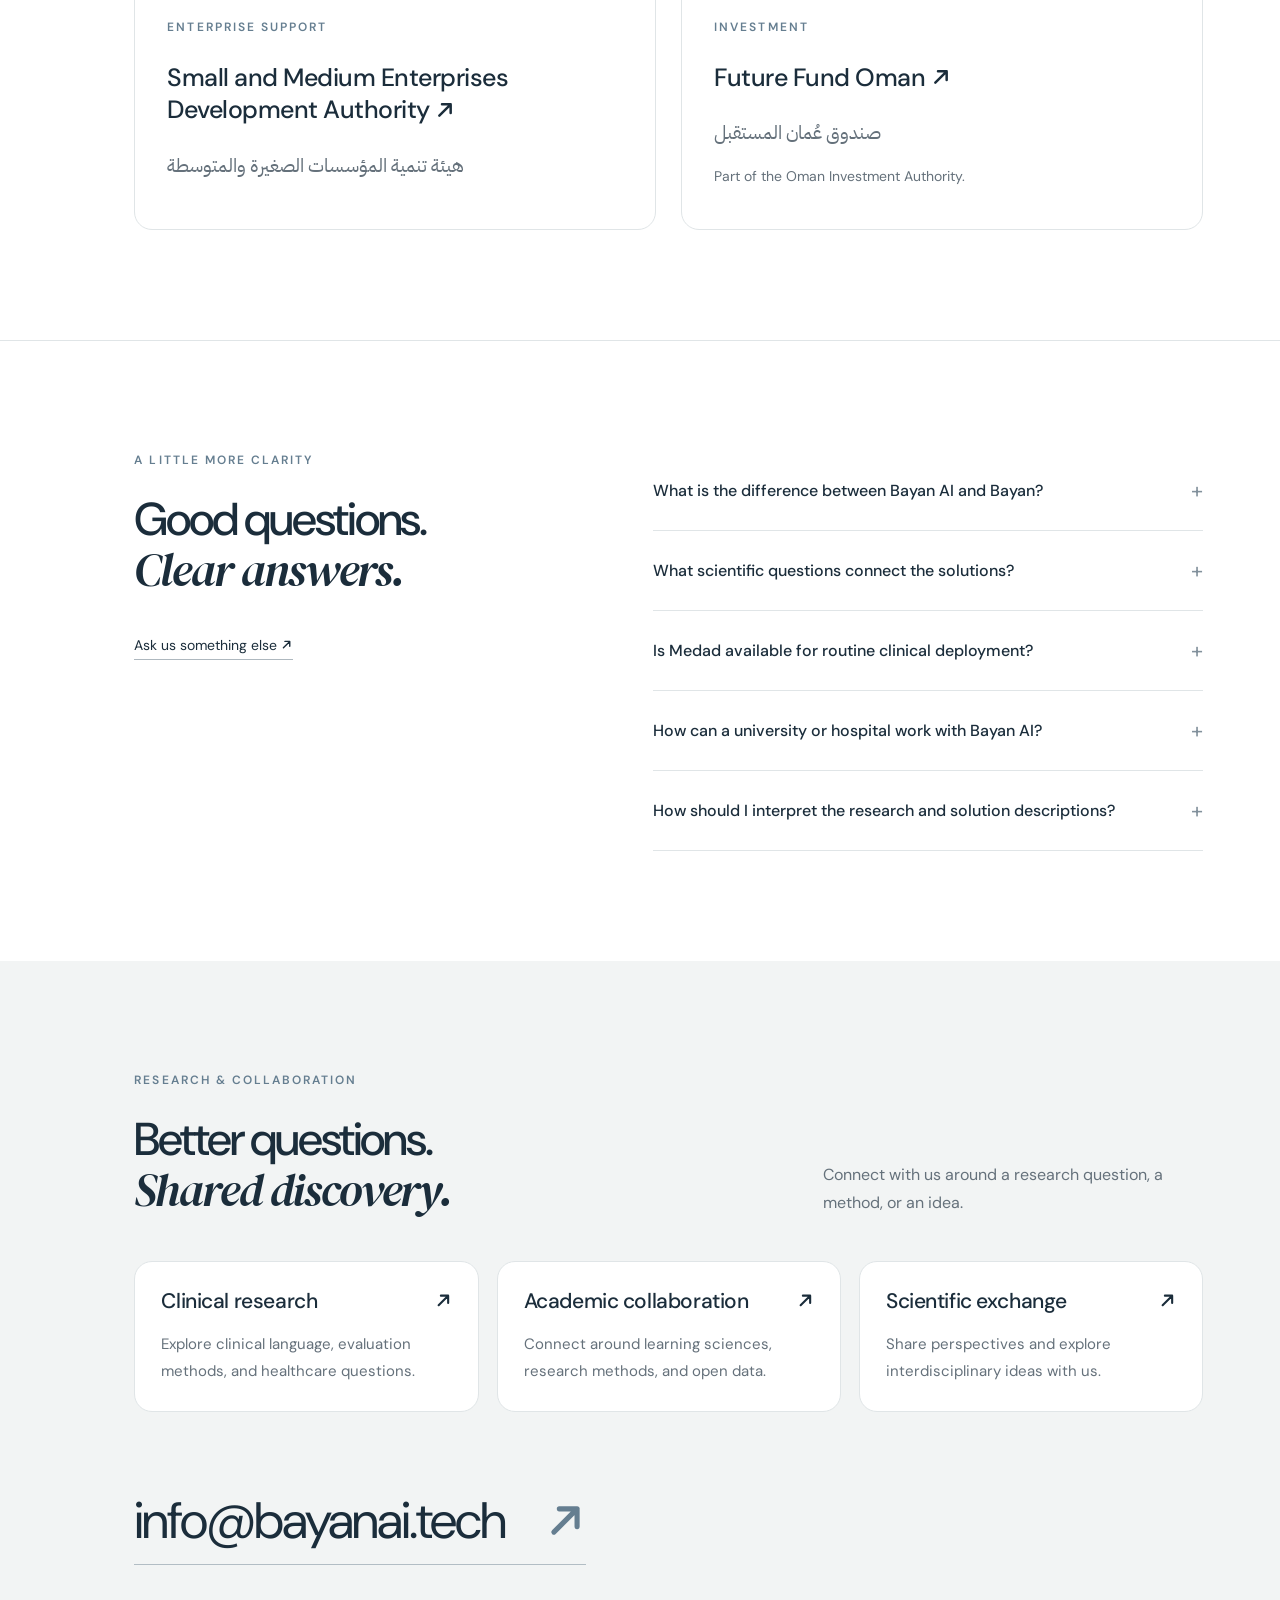
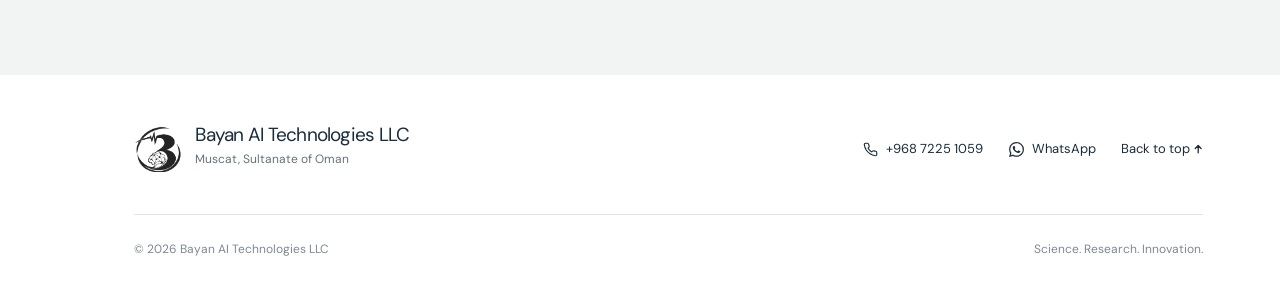
==== commit e5af3964: "Add Ask Bayan AI chat widget A rule-based English/Arabic chat assistant (no AI, no server) that poin" ====
--- a/index.html
+++ b/index.html
@@ -17,6 +17,7 @@
 <link rel="preload" as="image" href="assets/scenes/posters/opening-mobile-start.jpg" media="(max-width: 760px), ((max-width: 1100px) and (orientation: portrait))">
 <link rel="stylesheet" href="style.css">
 <script defer src="app.js"></script>
+<script defer src="bayan-chat.js" charset="utf-8" data-assets="assets/logos/" data-fonts="false"></script>
 </head>
 <body>
 <a class="skip" href="#main">Skip to content</a>
--- a/style.css
+++ b/style.css
@@ -1,4 +1,4 @@
-@import url("https://fonts.googleapis.com/css2?family=DM+Sans:wght@400;450;500;550;600;650;700&family=DM+Serif+Display:ital@0;1&family=IBM+Plex+Sans+Arabic:wght@400;500&display=swap");
+@import url("https://fonts.googleapis.com/css2?family=DM+Sans:wght@400;450;500;550;600;650;700&family=DM+Serif+Display:ital@0;1&family=IBM+Plex+Sans+Arabic:wght@400;500;600&display=swap");
 
 /* =========================================================================
    Bayan AI — one stylesheet.
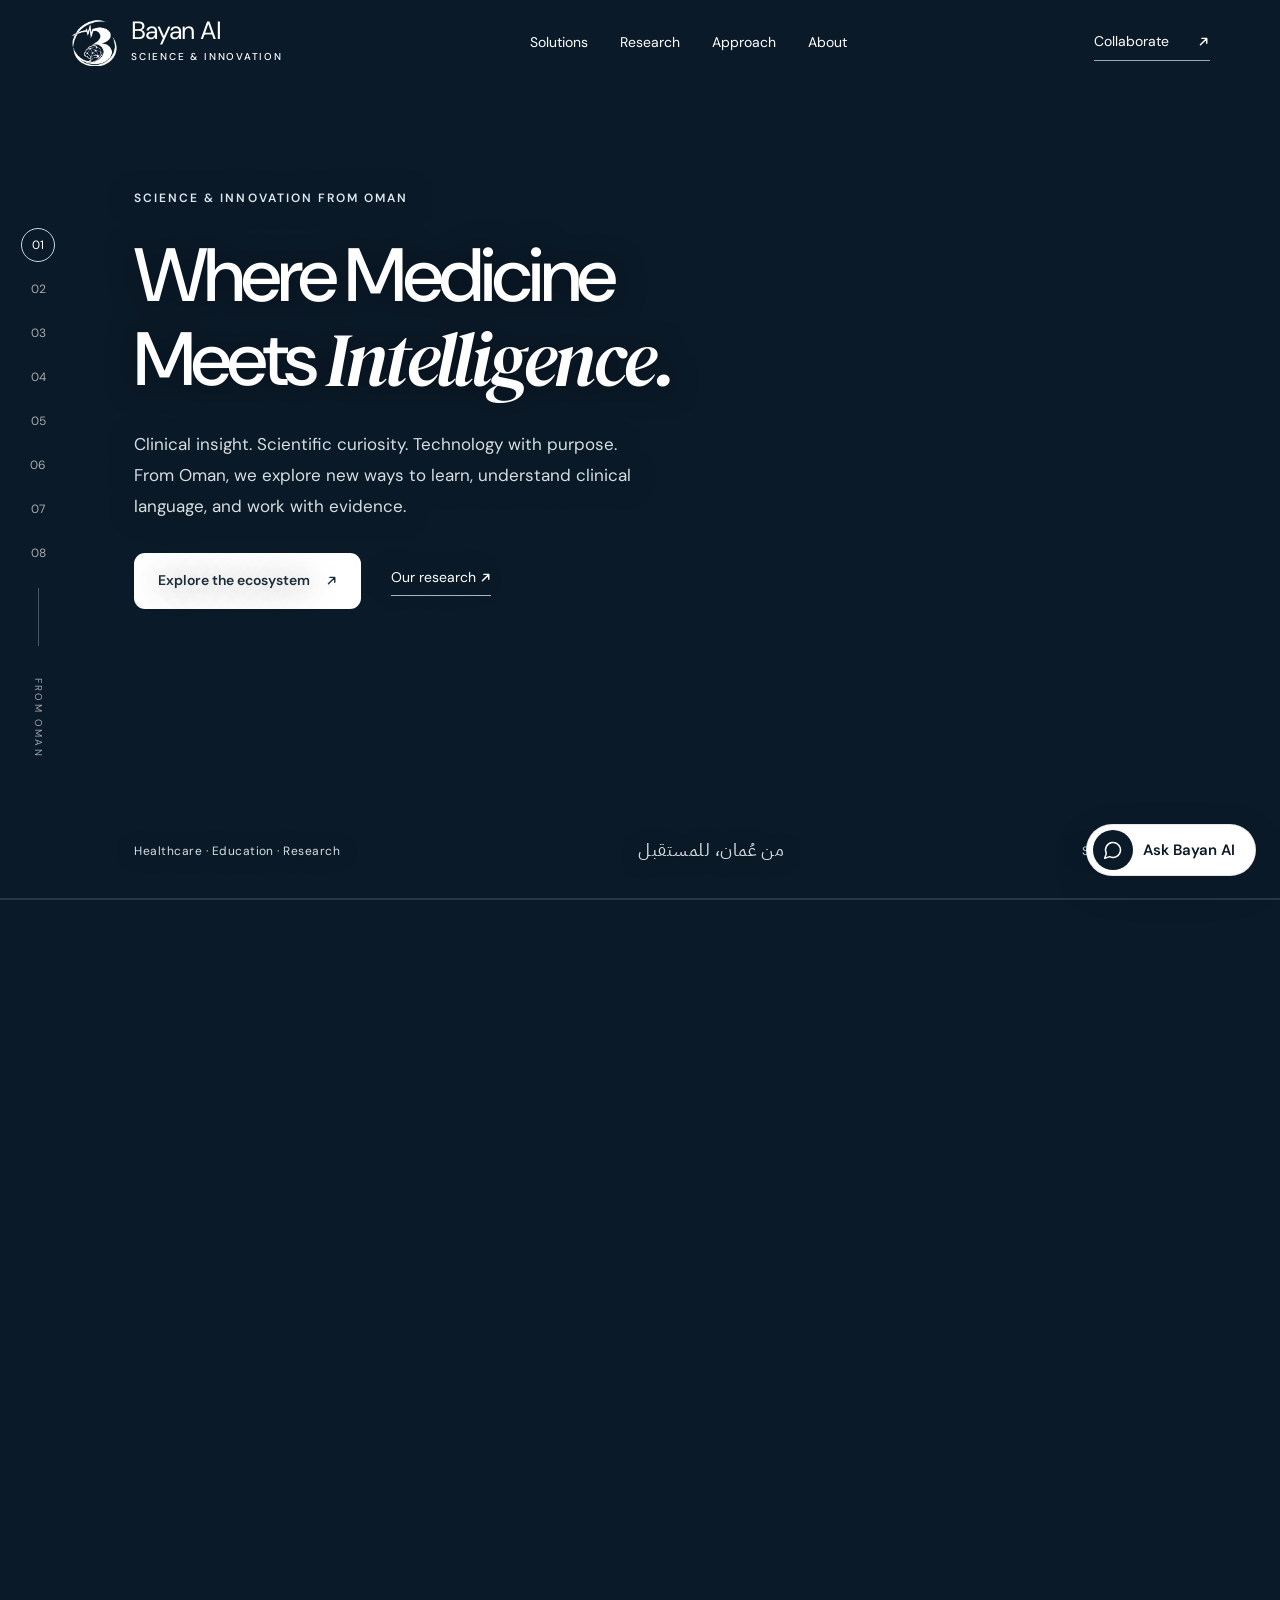
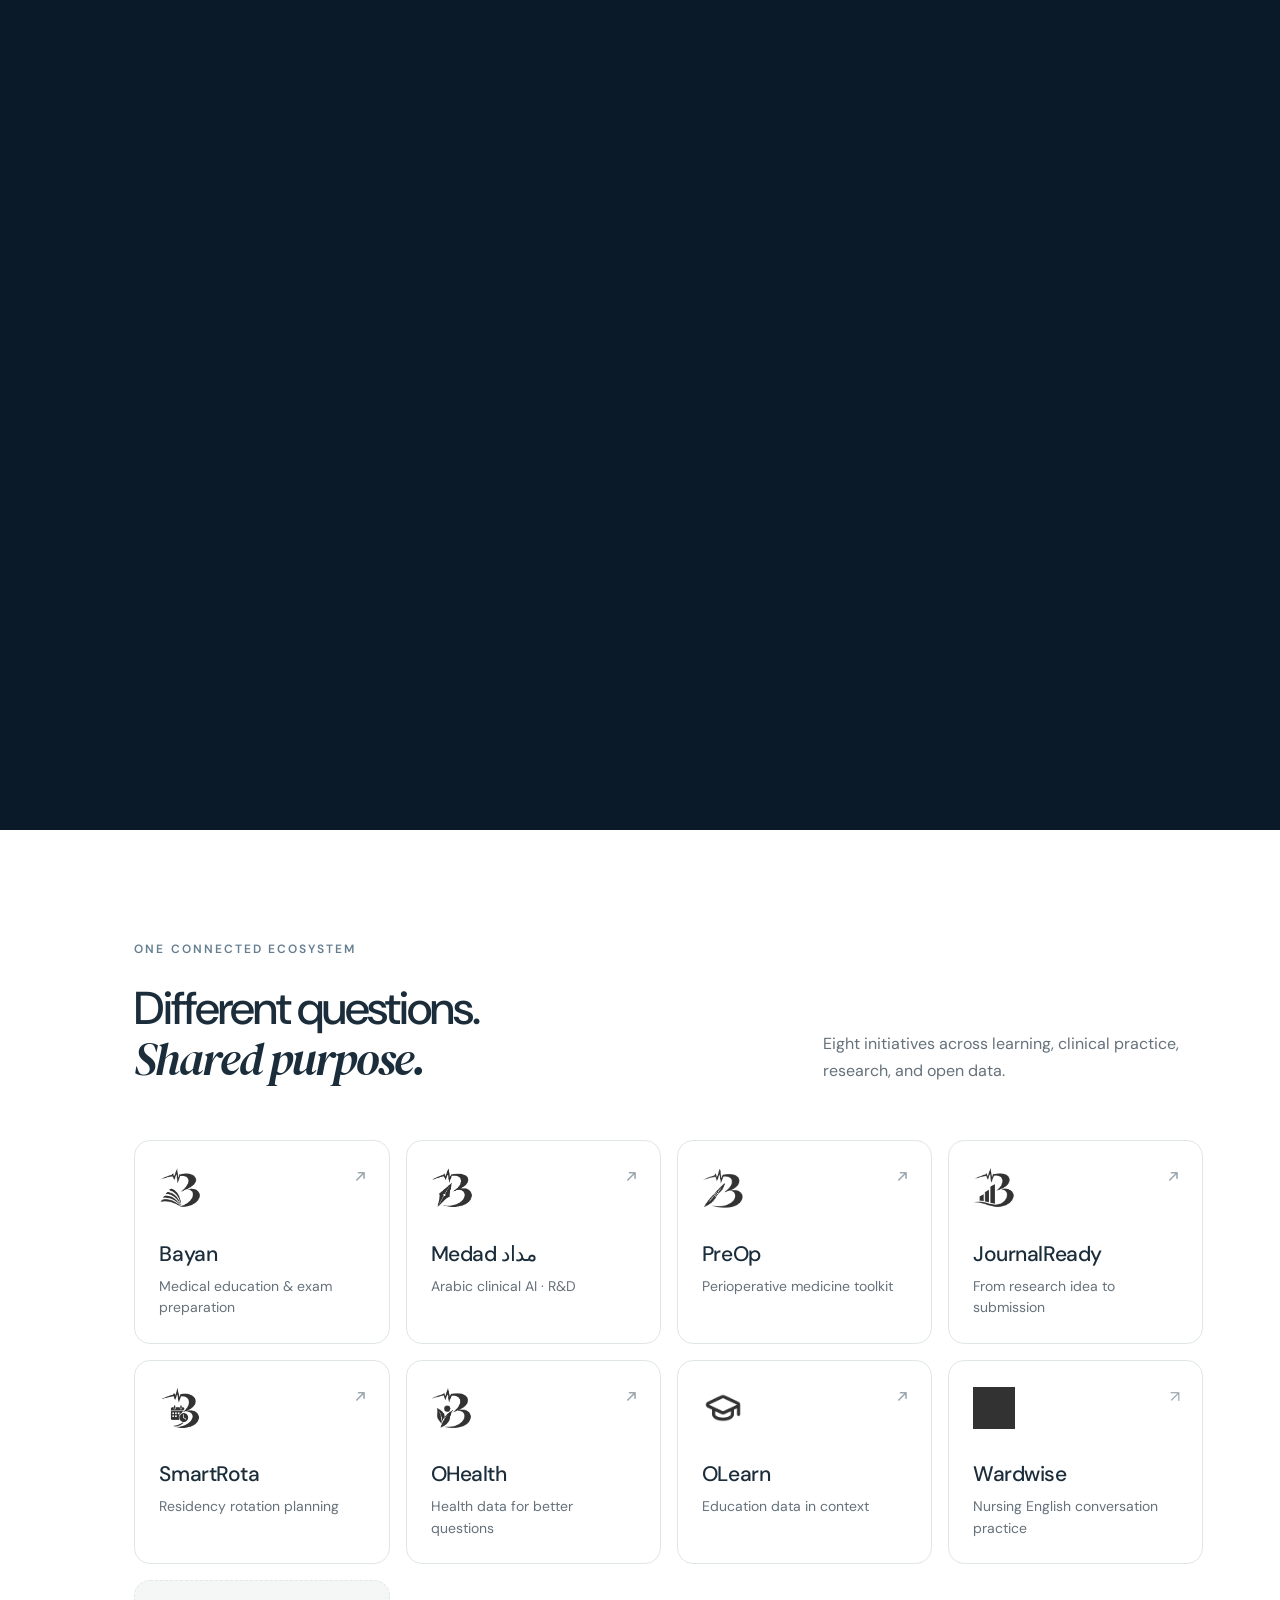
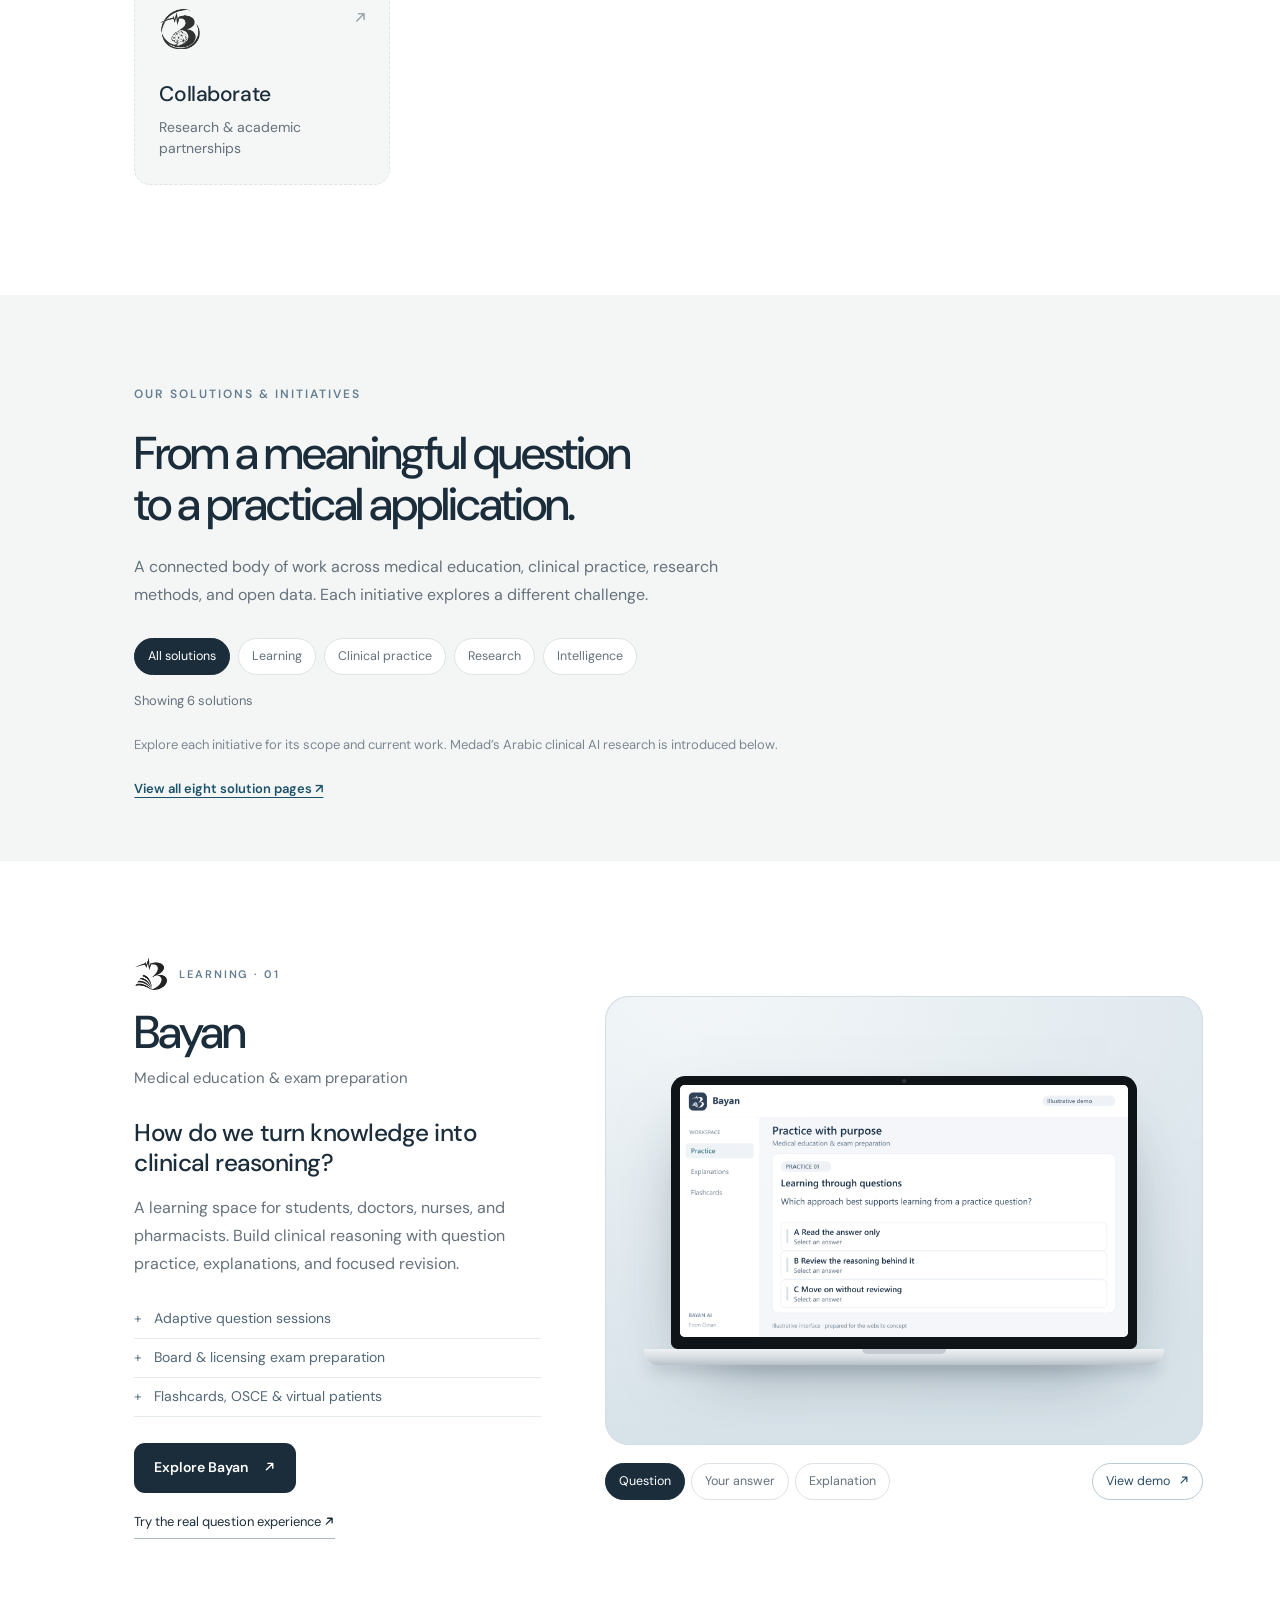
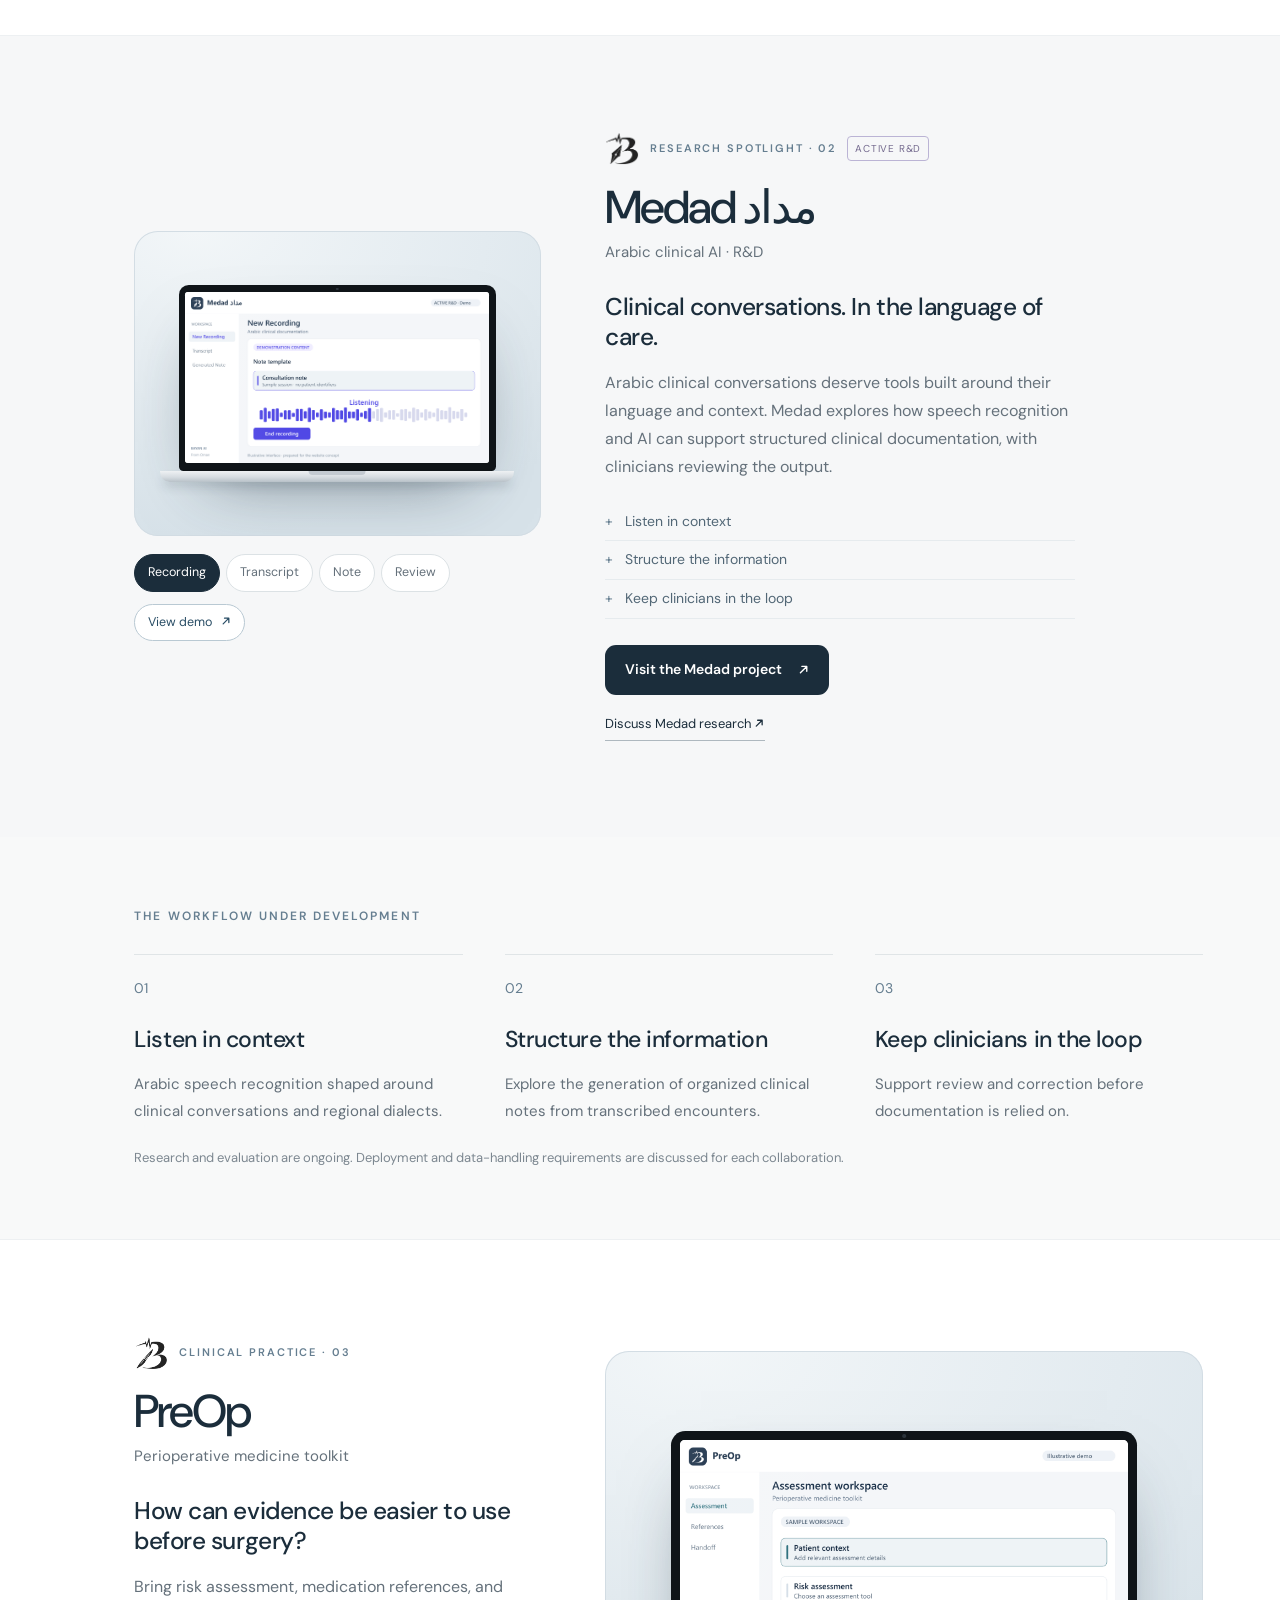
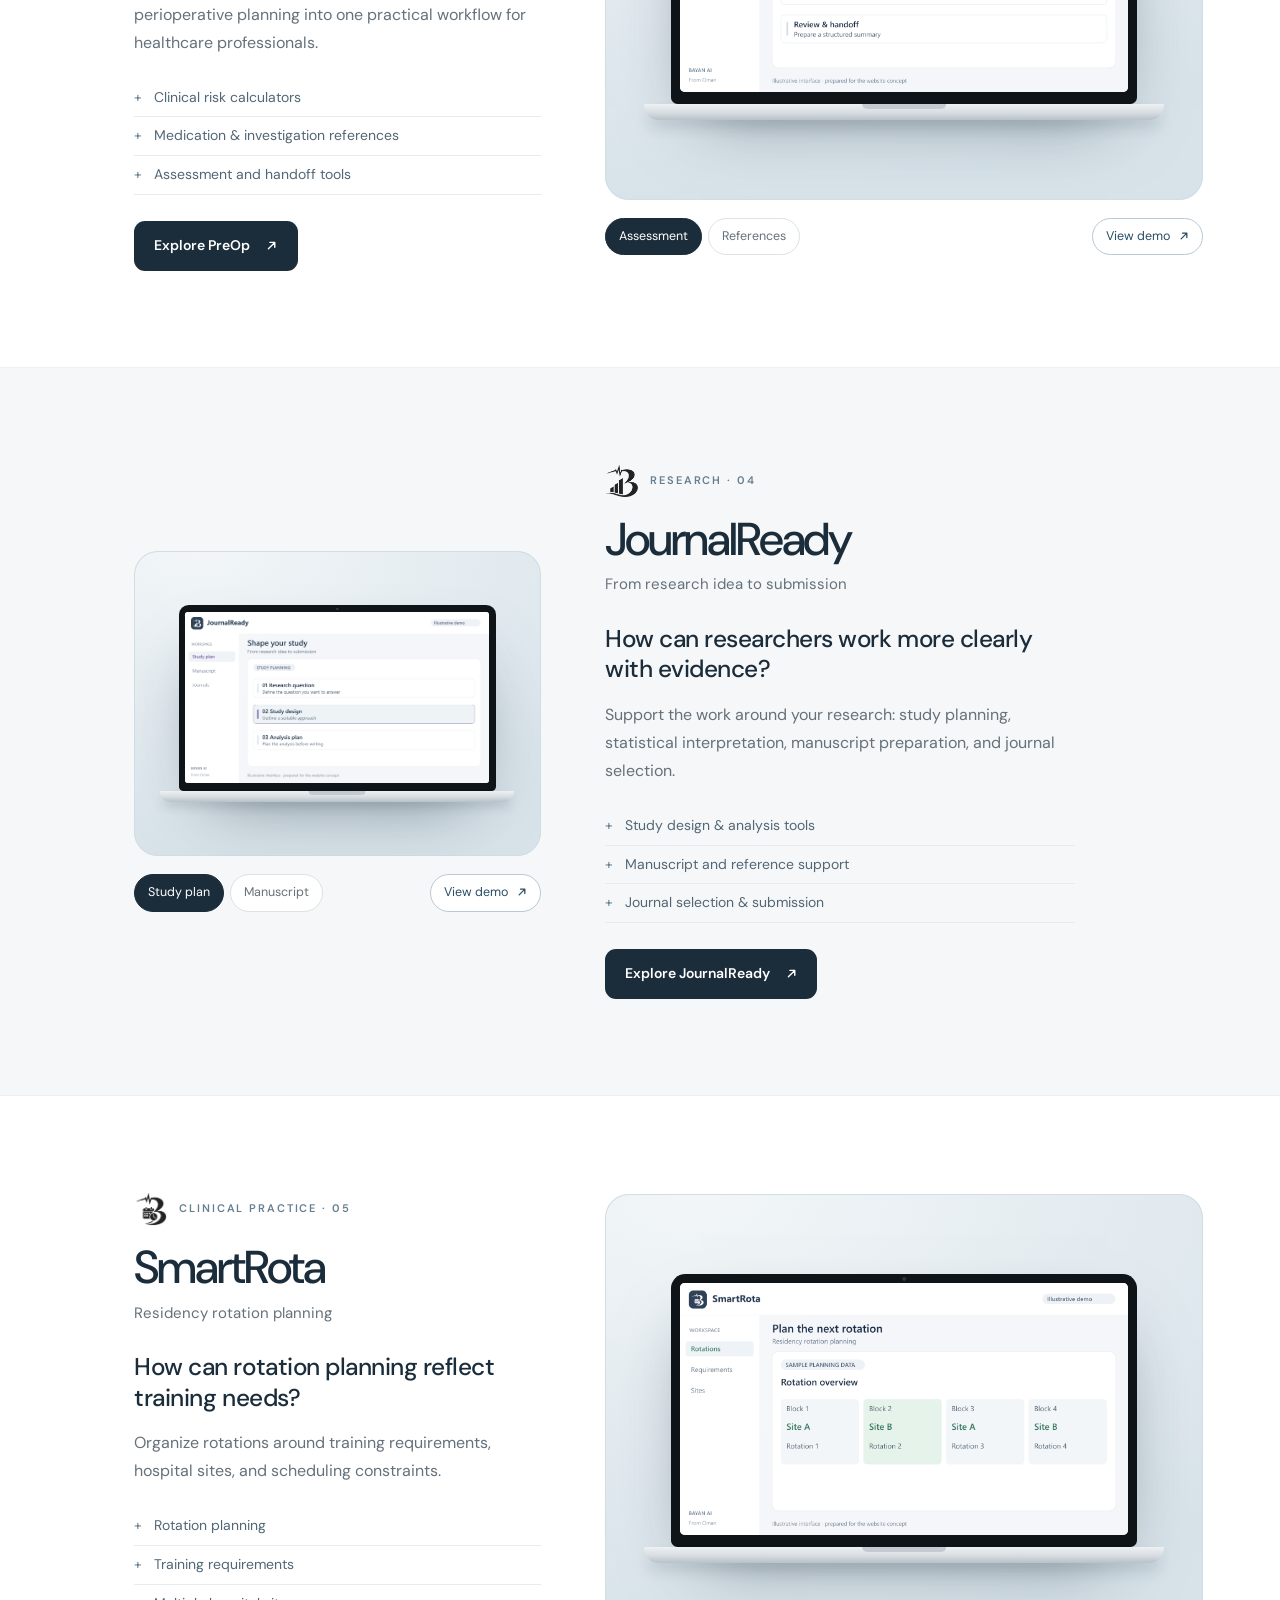
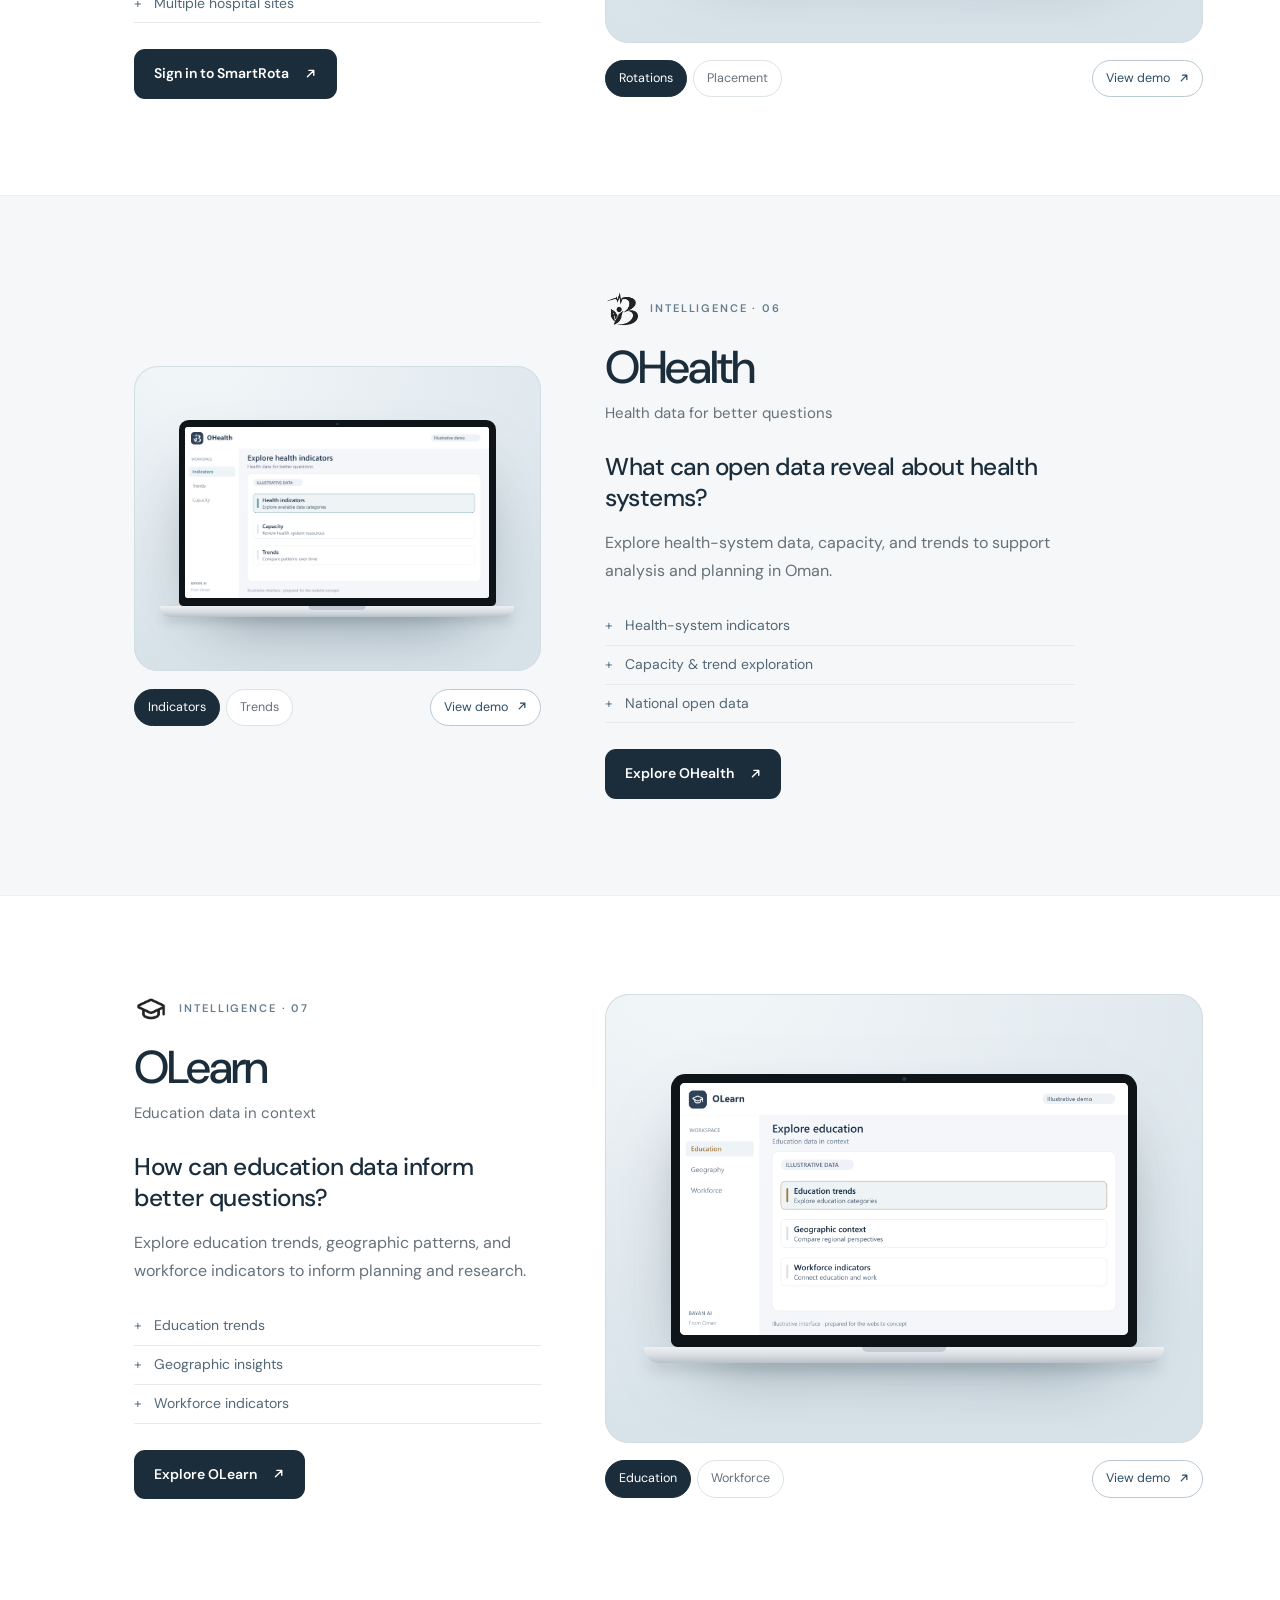
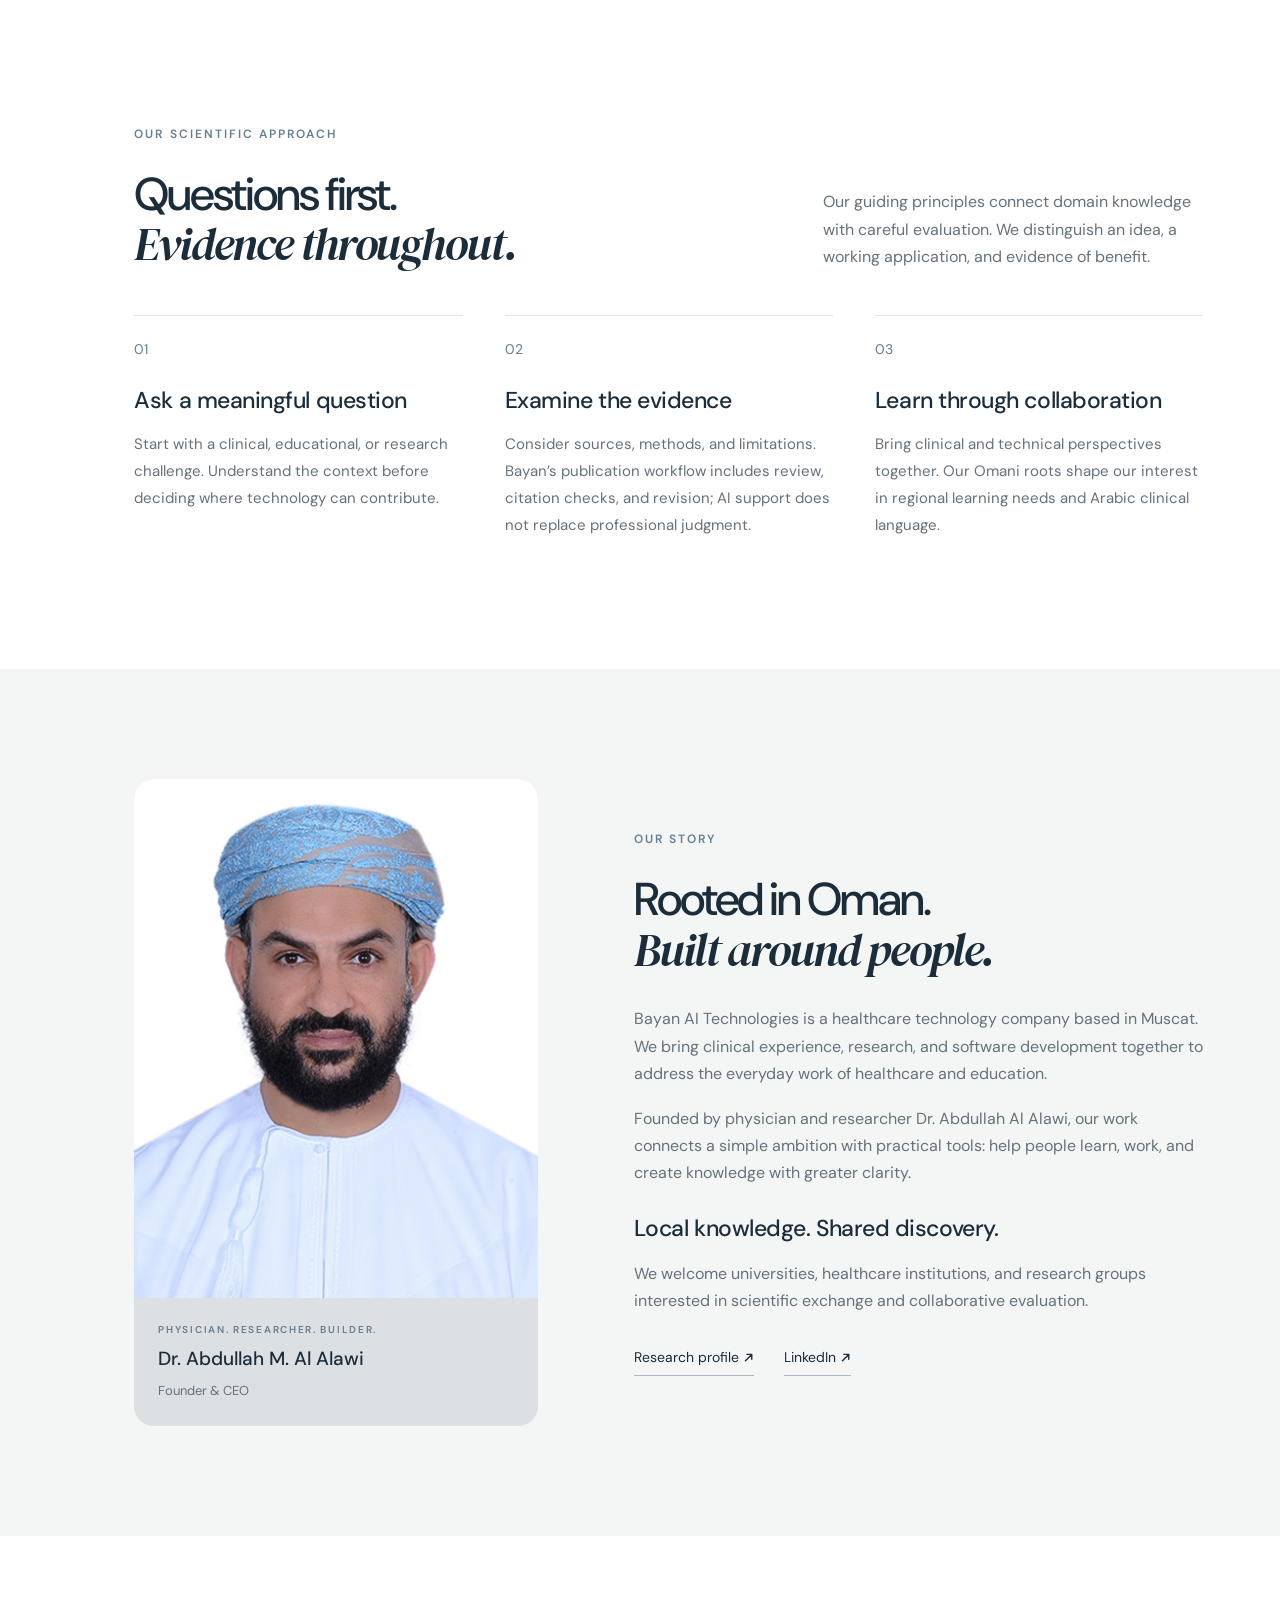
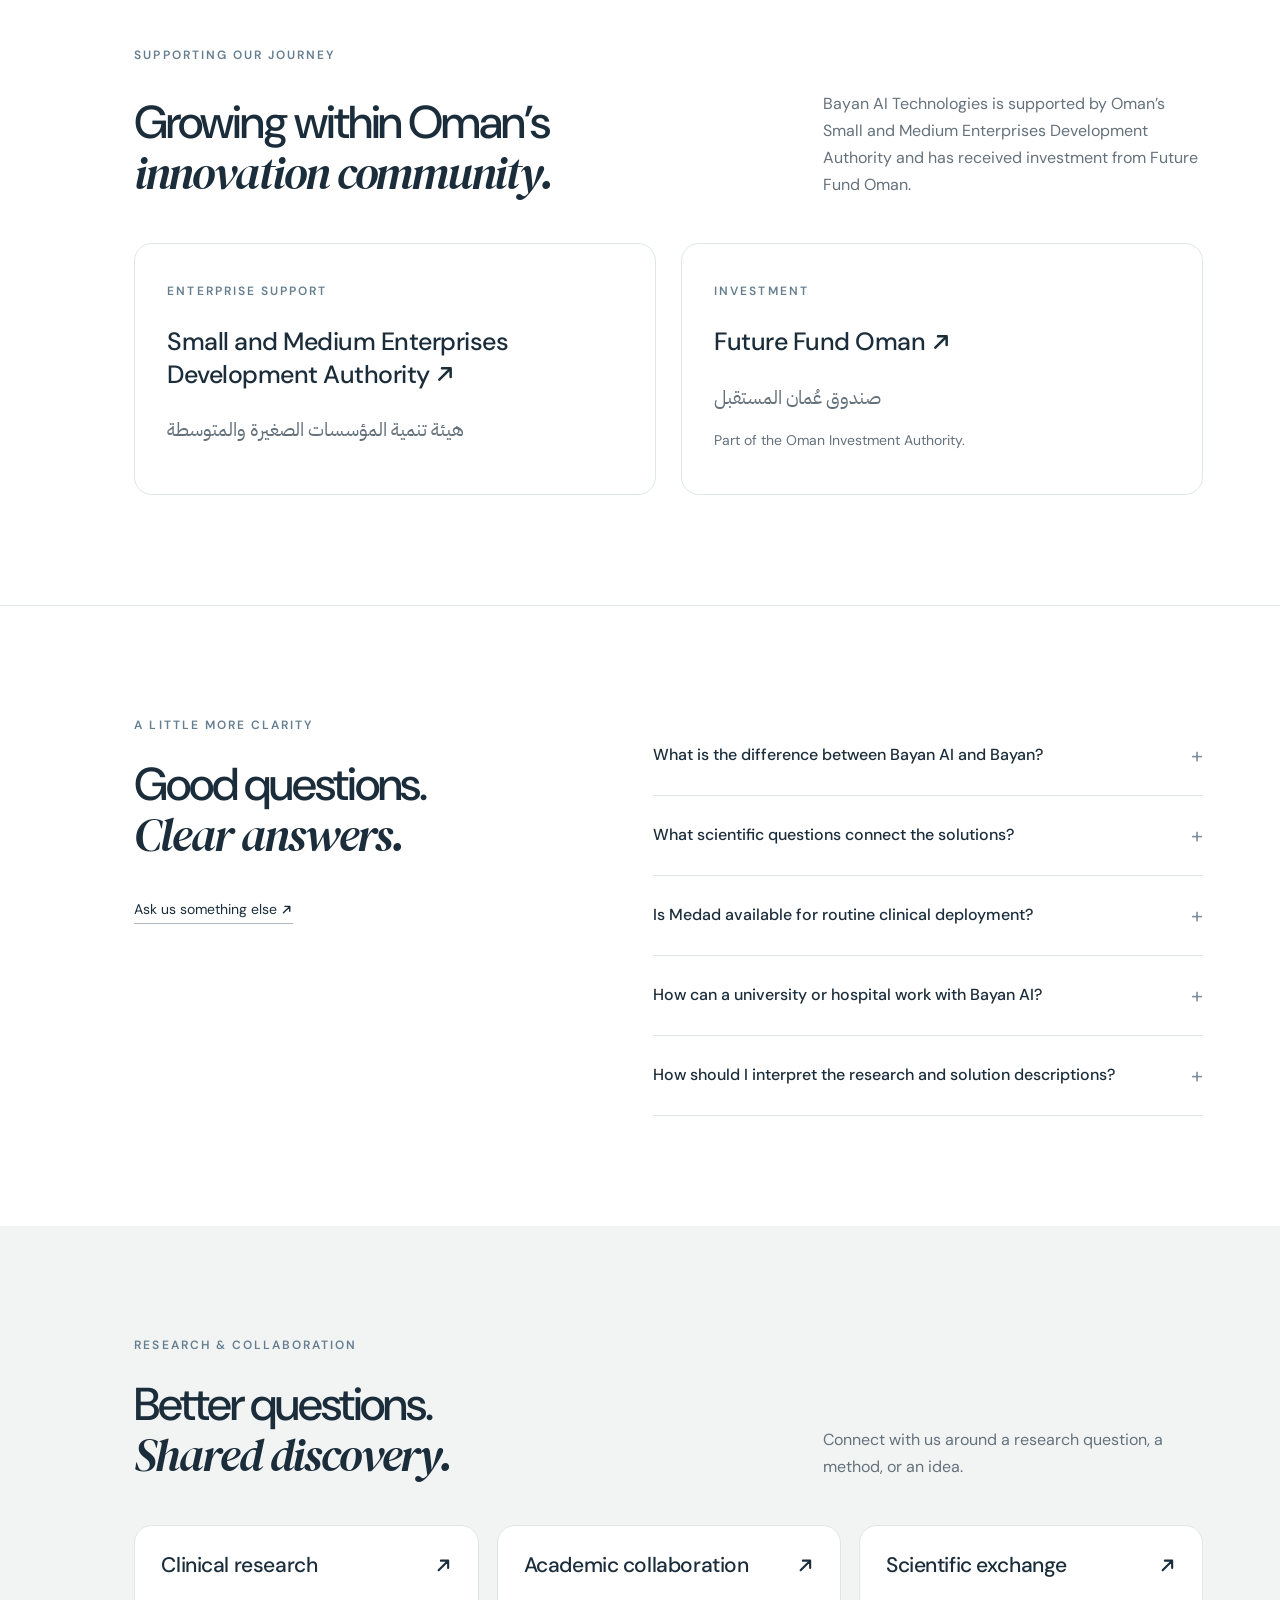
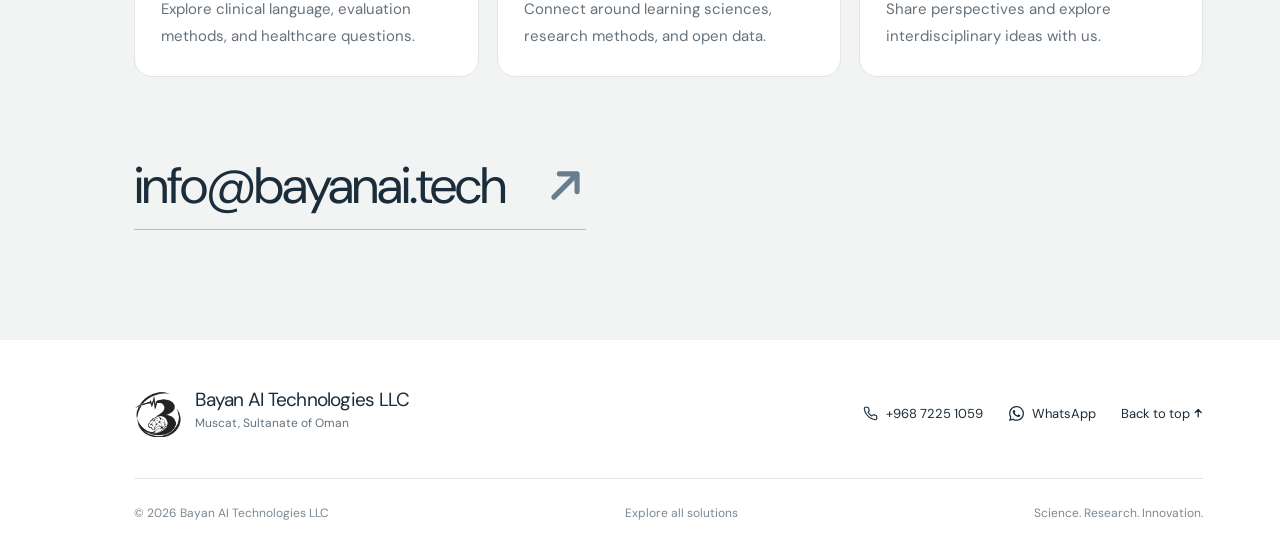
==== commit bfb45406: "Add Bayan AI solutions hub and product landing pages" ====
--- a/index.html
+++ b/index.html
@@ -77,7 +77,7 @@
       <div class="journey-note" aria-hidden="true">
         <span class="eyebrow">ONE CONNECTED ECOSYSTEM</span>
         <h3>Different questions.<br>Shared purpose.</h3>
-        <p>Seven initiatives across learning, clinical practice, research, and open data.</p>
+        <p>Eight initiatives across learning, clinical practice, research, and open data.</p>
         <div class="note-route"><i></i><span>Oman</span><span>Bayan</span><span>Medad</span></div>
       </div>
       <div class="hero-bottom">
@@ -103,7 +103,7 @@
     <div class="section-intro">
       <p class="eyebrow">ONE CONNECTED ECOSYSTEM</p>
       <h2>Different questions.<br><em>Shared purpose.</em></h2>
-      <p>Seven initiatives across learning, clinical practice, research, and open data.</p>
+      <p>Eight initiatives across learning, clinical practice, research, and open data.</p>
     </div>
     <div class="directory">
       <a href="#solution-bayan"><img src="assets/logos/bayan-mark-white.png" alt="Bayan logo" loading="lazy"><h3>Bayan</h3><p>Medical education &amp; exam preparation</p><span aria-hidden="true"><svg class="arrow" viewBox="0 0 12 12" aria-hidden="true"><path d="M2.6 9.4 9.4 2.6M4.2 2.6h5.2v5.2" fill="none" stroke="currentColor" stroke-width="1.5" stroke-linecap="round" stroke-linejoin="round"/></svg></span></a>
@@ -113,6 +113,7 @@
       <a href="#solution-smartrota"><img src="assets/logos/smartrota-mark-white.png" alt="SmartRota logo" loading="lazy"><h3>SmartRota</h3><p>Residency rotation planning</p><span aria-hidden="true"><svg class="arrow" viewBox="0 0 12 12" aria-hidden="true"><path d="M2.6 9.4 9.4 2.6M4.2 2.6h5.2v5.2" fill="none" stroke="currentColor" stroke-width="1.5" stroke-linecap="round" stroke-linejoin="round"/></svg></span></a>
       <a href="#solution-ohealth"><img src="assets/logos/ohealth-mark-white.png" alt="OHealth logo" loading="lazy"><h3>OHealth</h3><p>Health data for better questions</p><span aria-hidden="true"><svg class="arrow" viewBox="0 0 12 12" aria-hidden="true"><path d="M2.6 9.4 9.4 2.6M4.2 2.6h5.2v5.2" fill="none" stroke="currentColor" stroke-width="1.5" stroke-linecap="round" stroke-linejoin="round"/></svg></span></a>
       <a href="#solution-olearn"><img src="assets/logos/olearn-mark-white.png" alt="OLearn logo" loading="lazy"><h3>OLearn</h3><p>Education data in context</p><span aria-hidden="true"><svg class="arrow" viewBox="0 0 12 12" aria-hidden="true"><path d="M2.6 9.4 9.4 2.6M4.2 2.6h5.2v5.2" fill="none" stroke="currentColor" stroke-width="1.5" stroke-linecap="round" stroke-linejoin="round"/></svg></span></a>
+      <a href="/solutions/wardwise"><img src="assets/logos/wardwise-mark.png" alt="Wardwise logo" loading="lazy"><h3>Wardwise</h3><p>Nursing English conversation practice</p><span aria-hidden="true">↗</span></a>
       <a href="#contact" class="directory-more"><img src="assets/logos/bayan-ai-mark-white.png" alt="Bayan AI logo" loading="lazy"><h3>Collaborate</h3><p>Research &amp; academic partnerships</p><span aria-hidden="true"><svg class="arrow" viewBox="0 0 12 12" aria-hidden="true"><path d="M2.6 9.4 9.4 2.6M4.2 2.6h5.2v5.2" fill="none" stroke="currentColor" stroke-width="1.5" stroke-linecap="round" stroke-linejoin="round"/></svg></span></a>
     </div>
   </section>
@@ -131,6 +132,7 @@
     </div>
     <p class="filter-count" role="status">Showing 6 solutions</p>
     <p class="scope-note">Explore each initiative for its scope and current work. Medad’s Arabic clinical AI research is introduced below.</p>
+    <p class="scope-note"><a href="/solutions" style="color:#1b526a;text-decoration:underline;text-underline-offset:4px;font-weight:600">View all eight solution pages ↗</a></p>
 
     <!-- Mobile: solutions are grouped into category folders. Chapters are moved in by app.js on small screens. -->
     <div class="folders" aria-label="Solutions by area">
@@ -506,7 +508,7 @@
     </div>
     <a href="#top">Back to top <svg class="arrow" viewBox="0 0 12 12" aria-hidden="true"><path d="M6 10.2V1.8M2.6 5.2 6 1.8l3.4 3.4" fill="none" stroke="currentColor" stroke-width="1.5" stroke-linecap="round" stroke-linejoin="round"/></svg></a>
   </div>
-  <div class="footer-bottom"><span>© 2026 Bayan AI Technologies LLC</span><span>Science. Research. Innovation.</span></div>
+  <div class="footer-bottom"><span>© 2026 Bayan AI Technologies LLC</span><a href="/solutions" style="color:inherit">Explore all solutions</a><span>Science. Research. Innovation.</span></div>
 </footer>
 
 <dialog class="demo-dialog" aria-labelledby="demo-title">
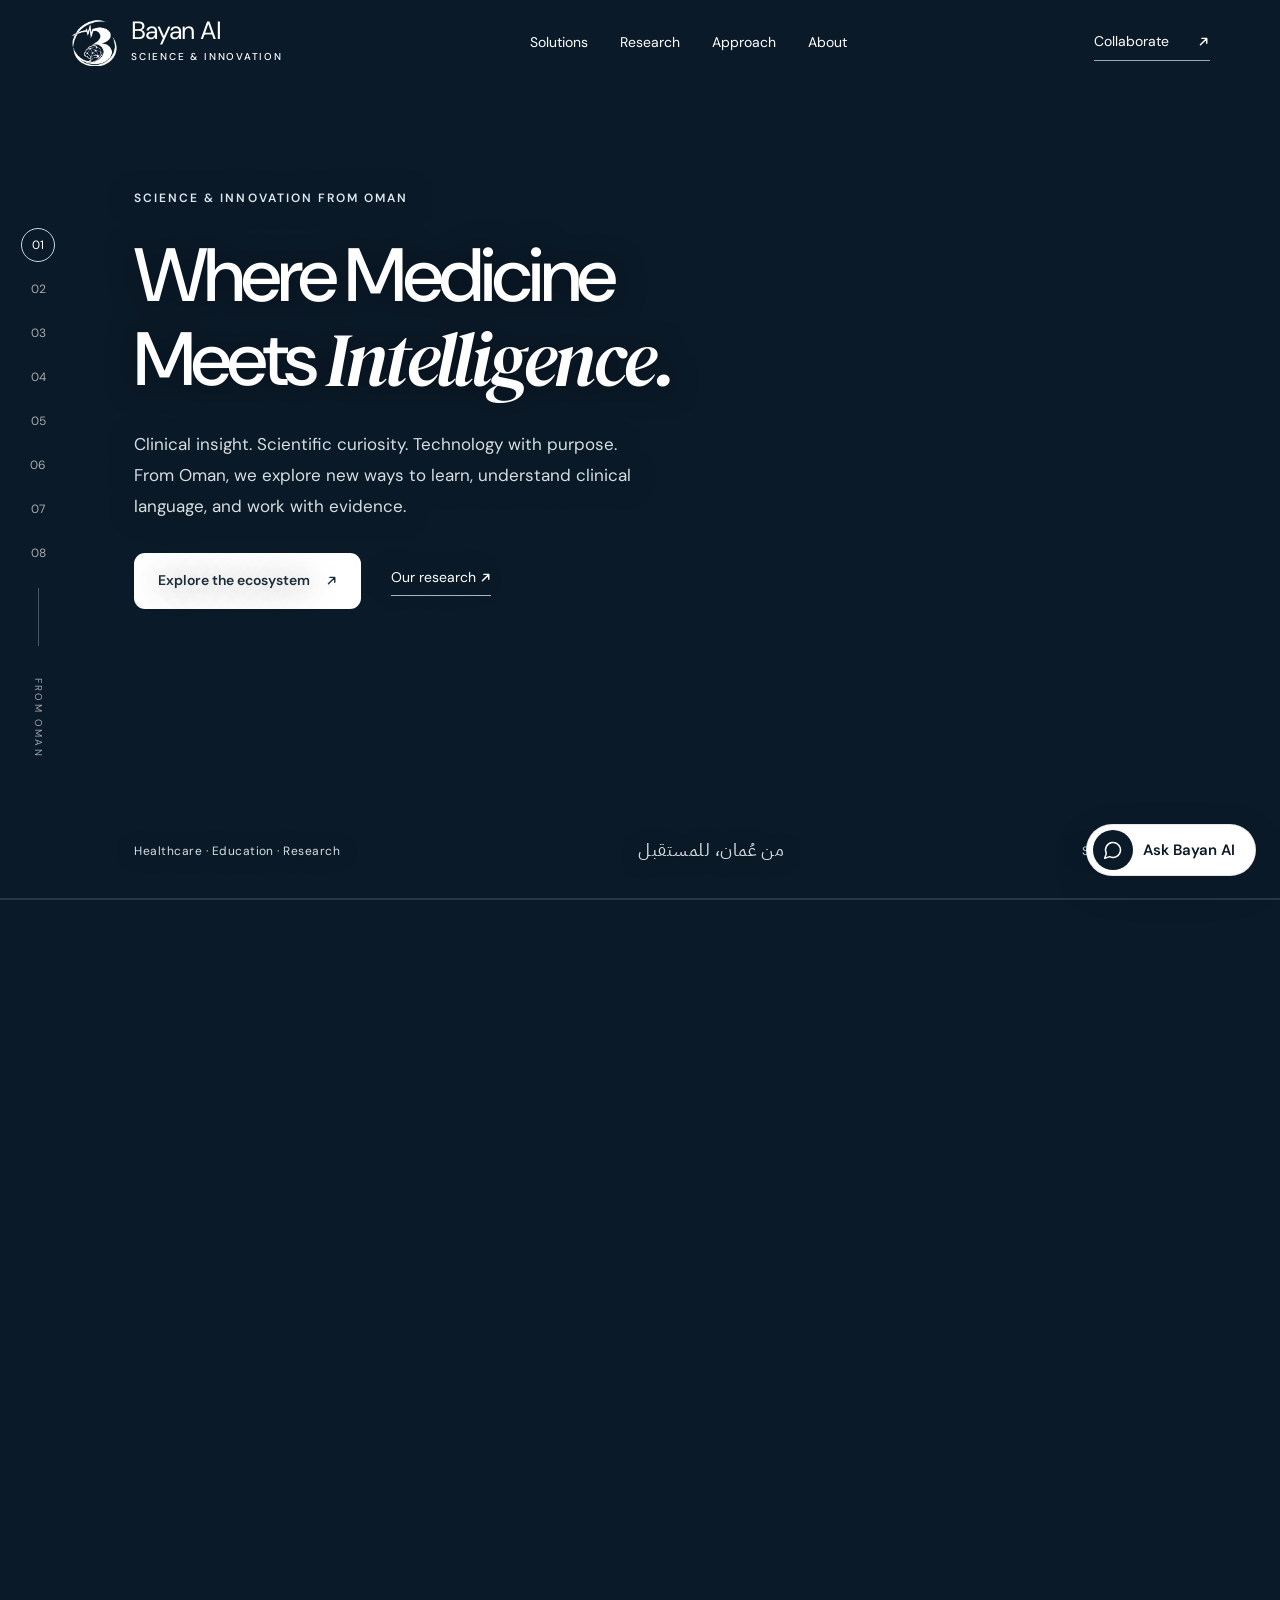
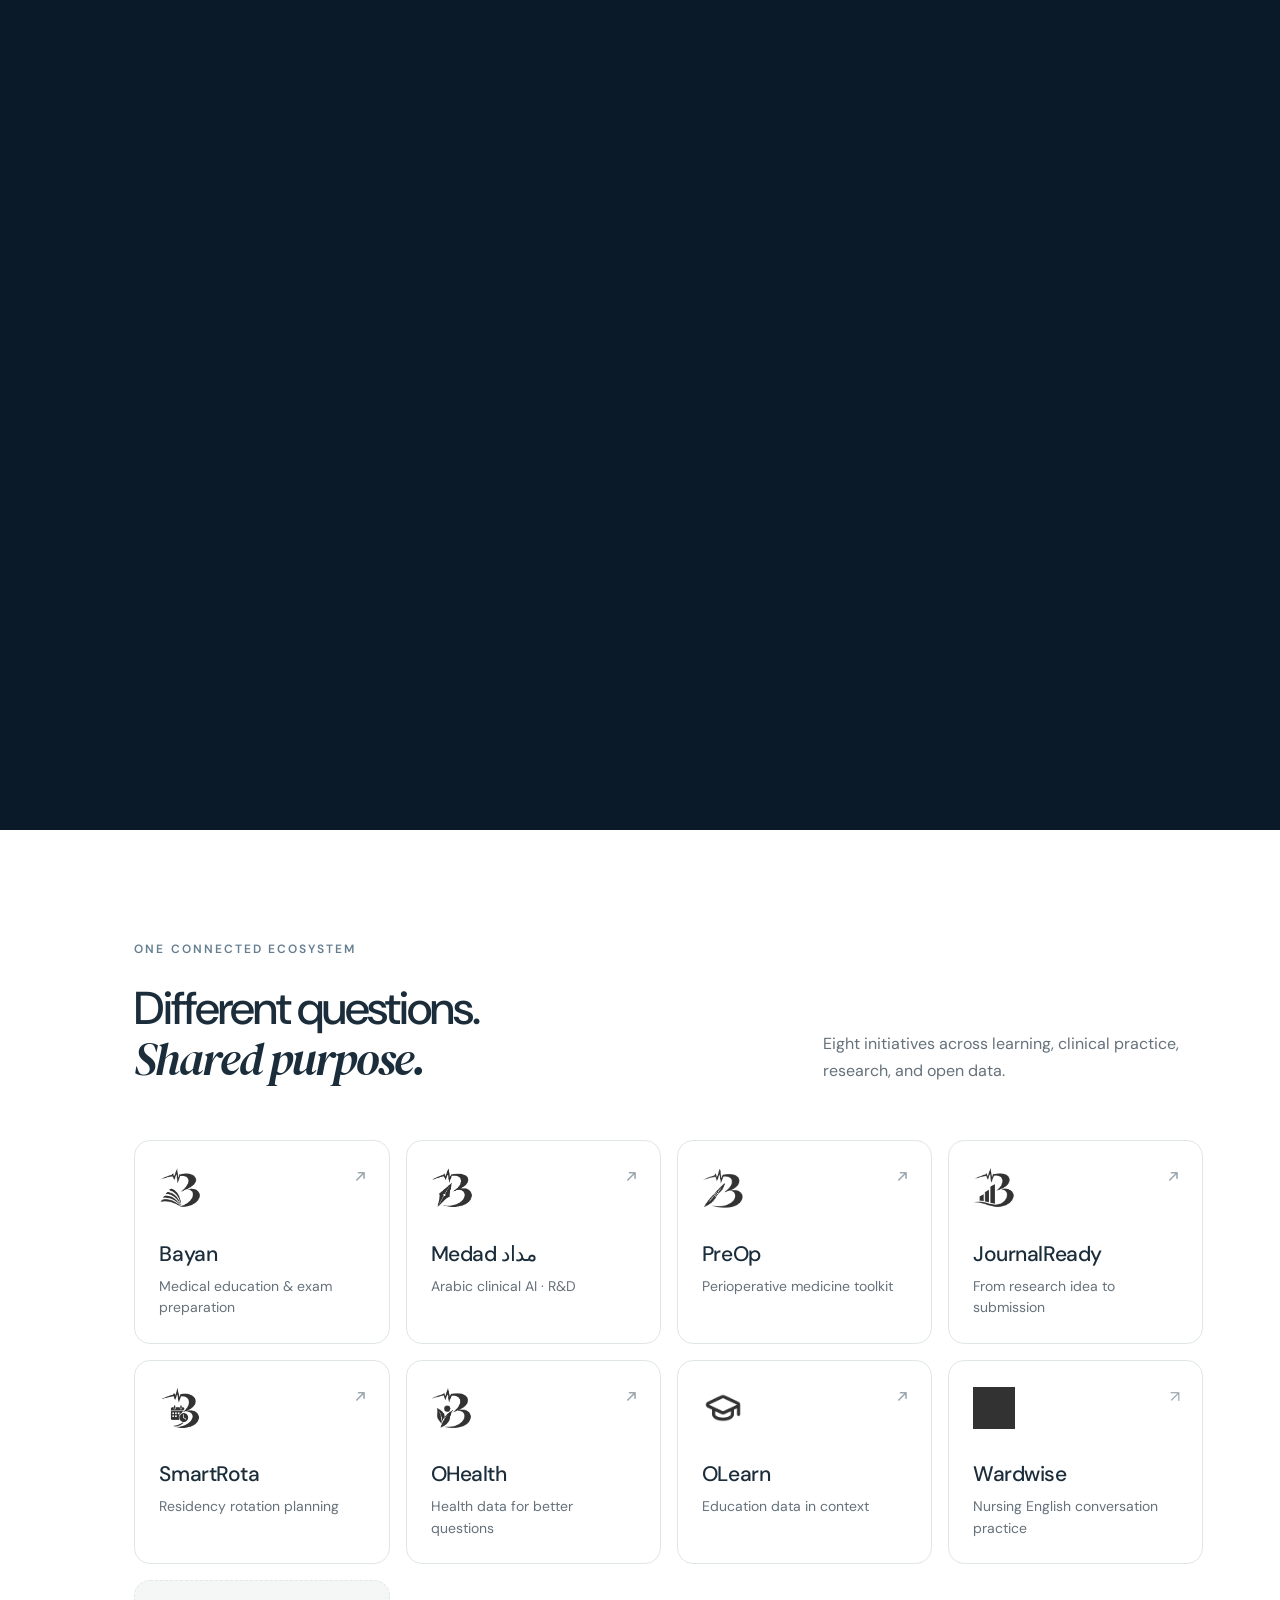
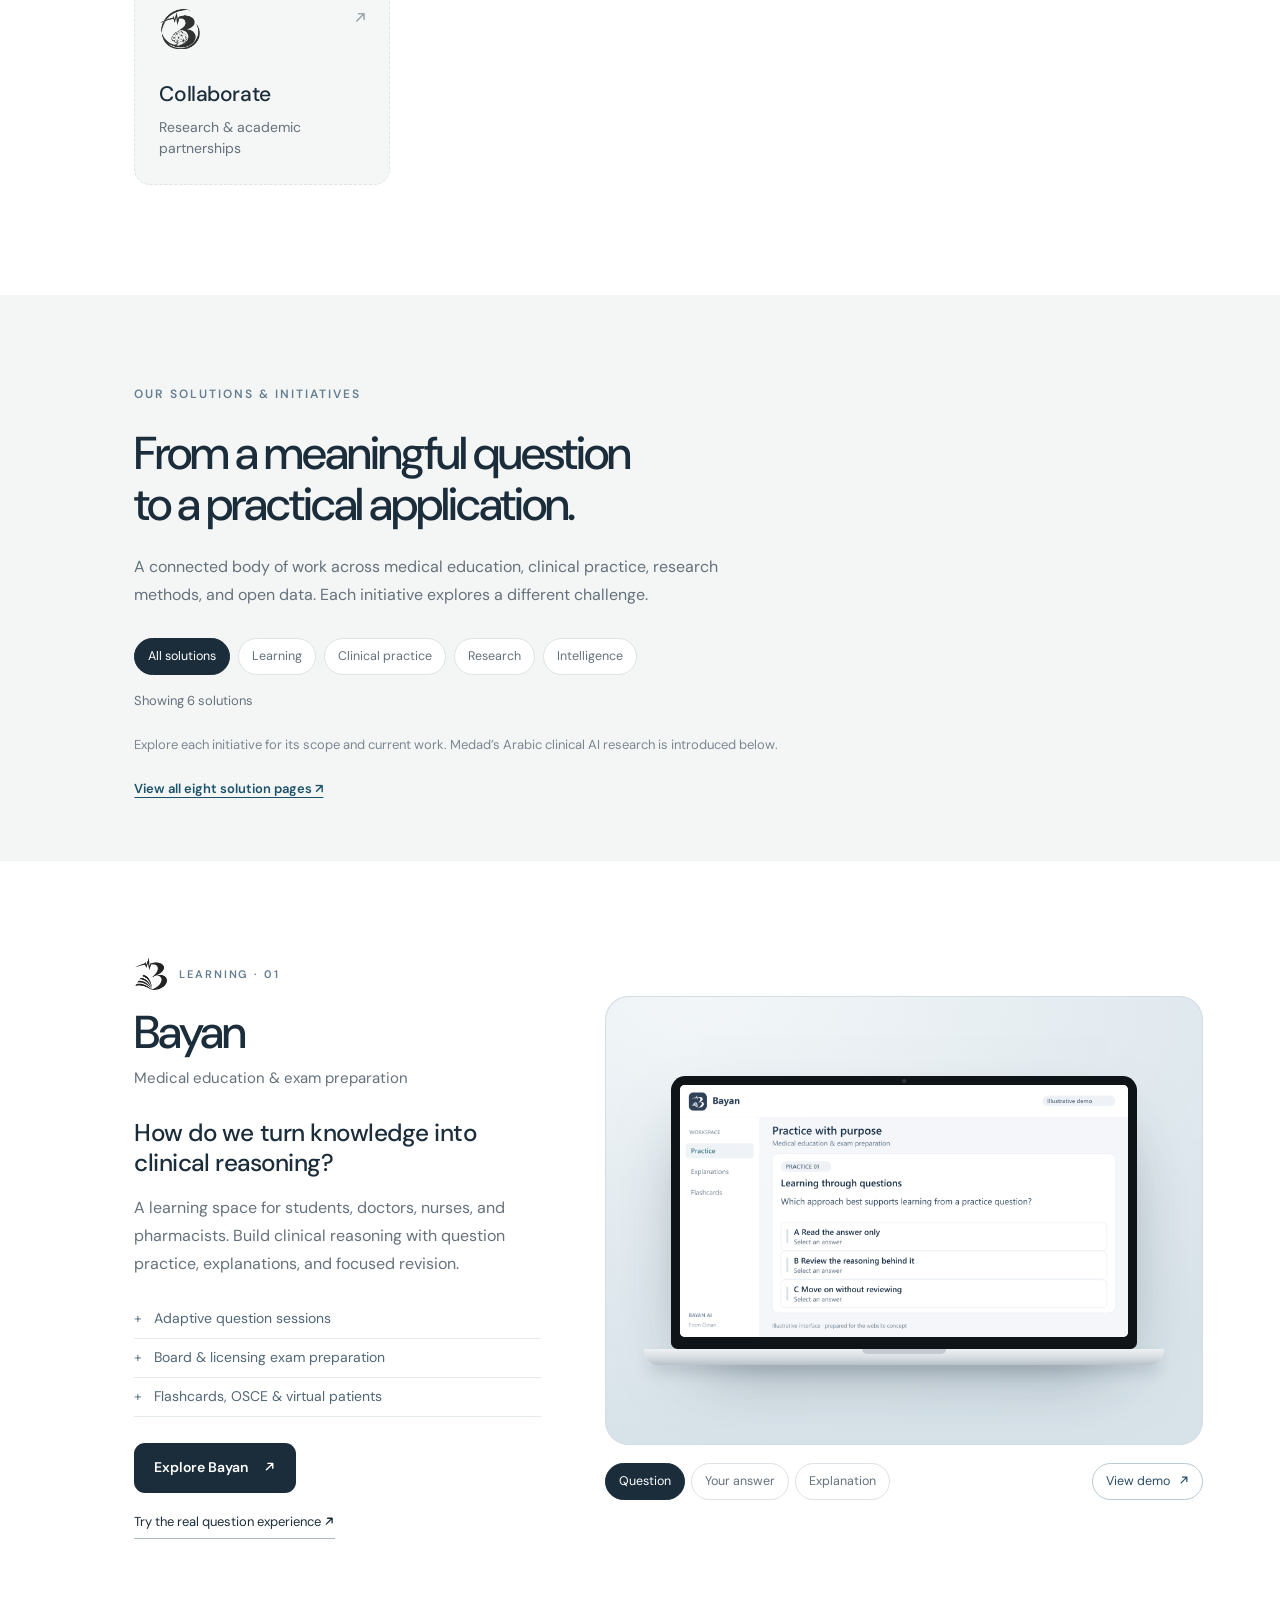
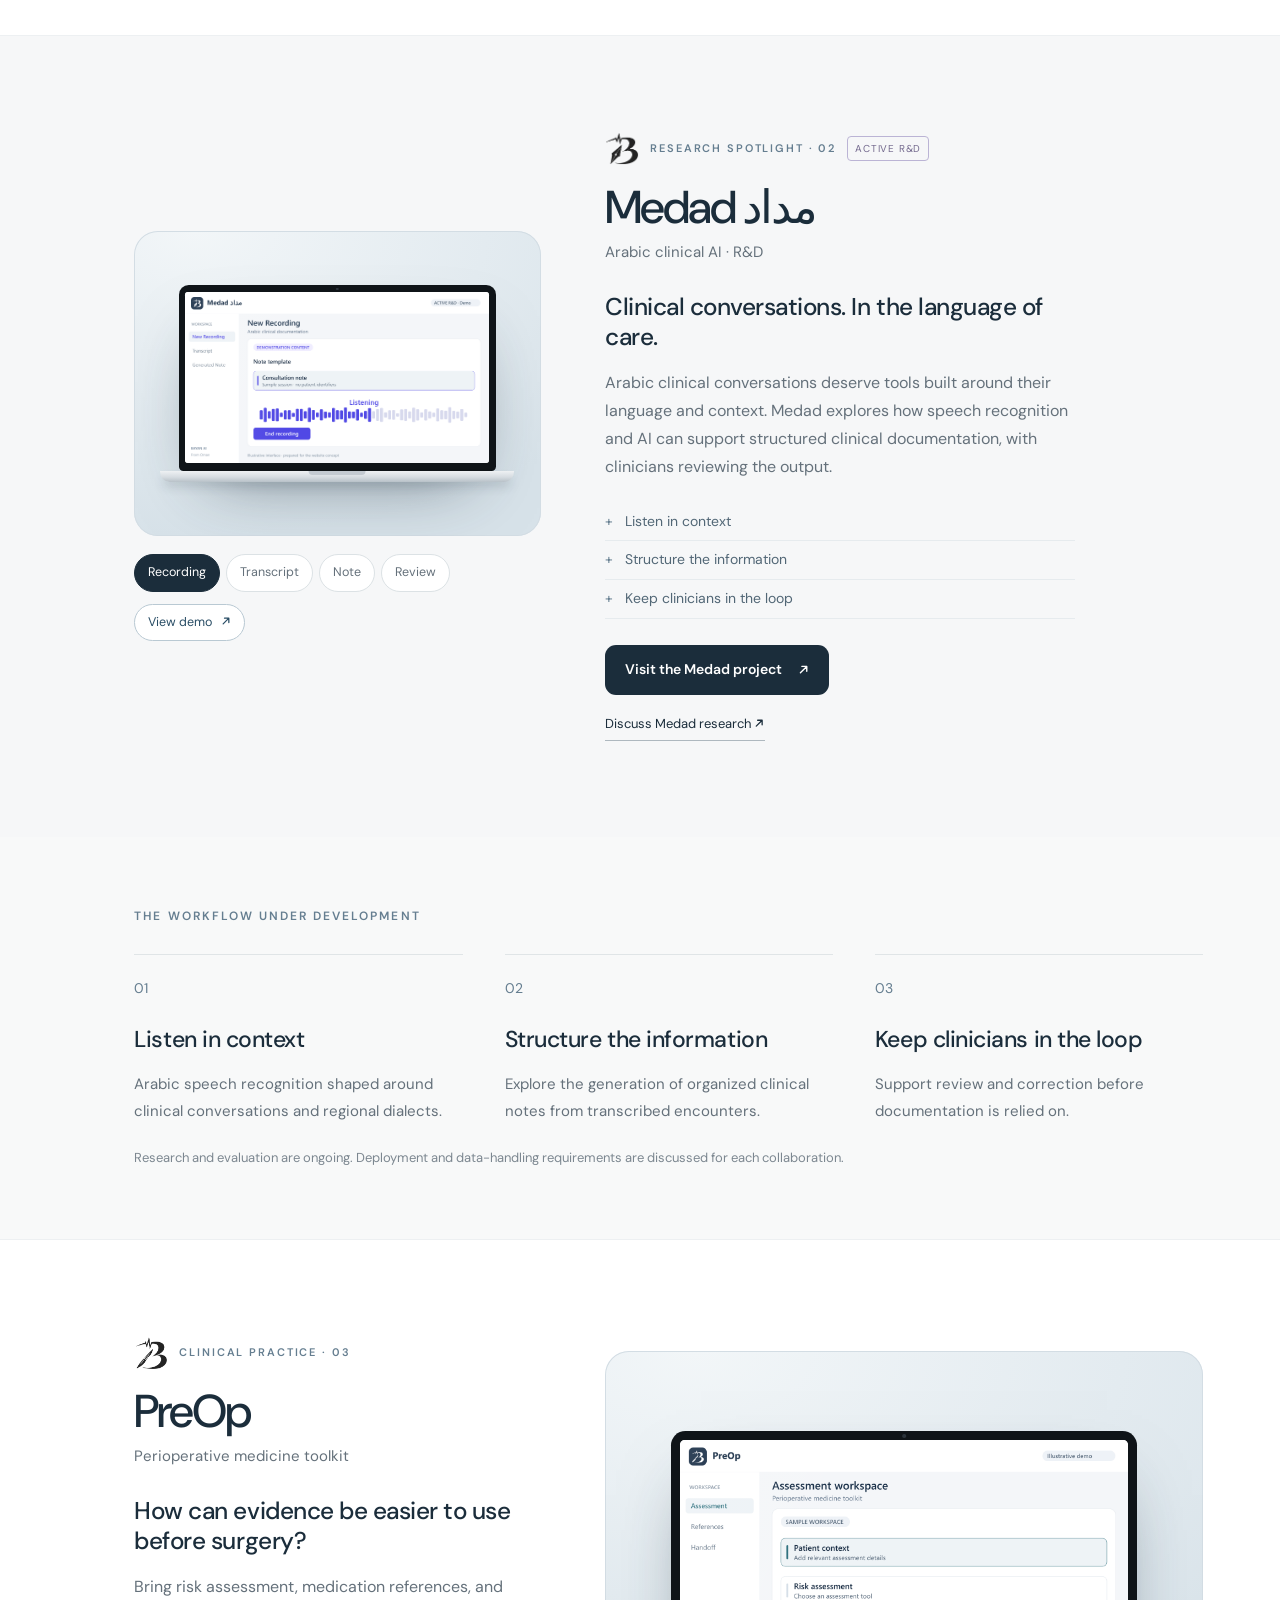
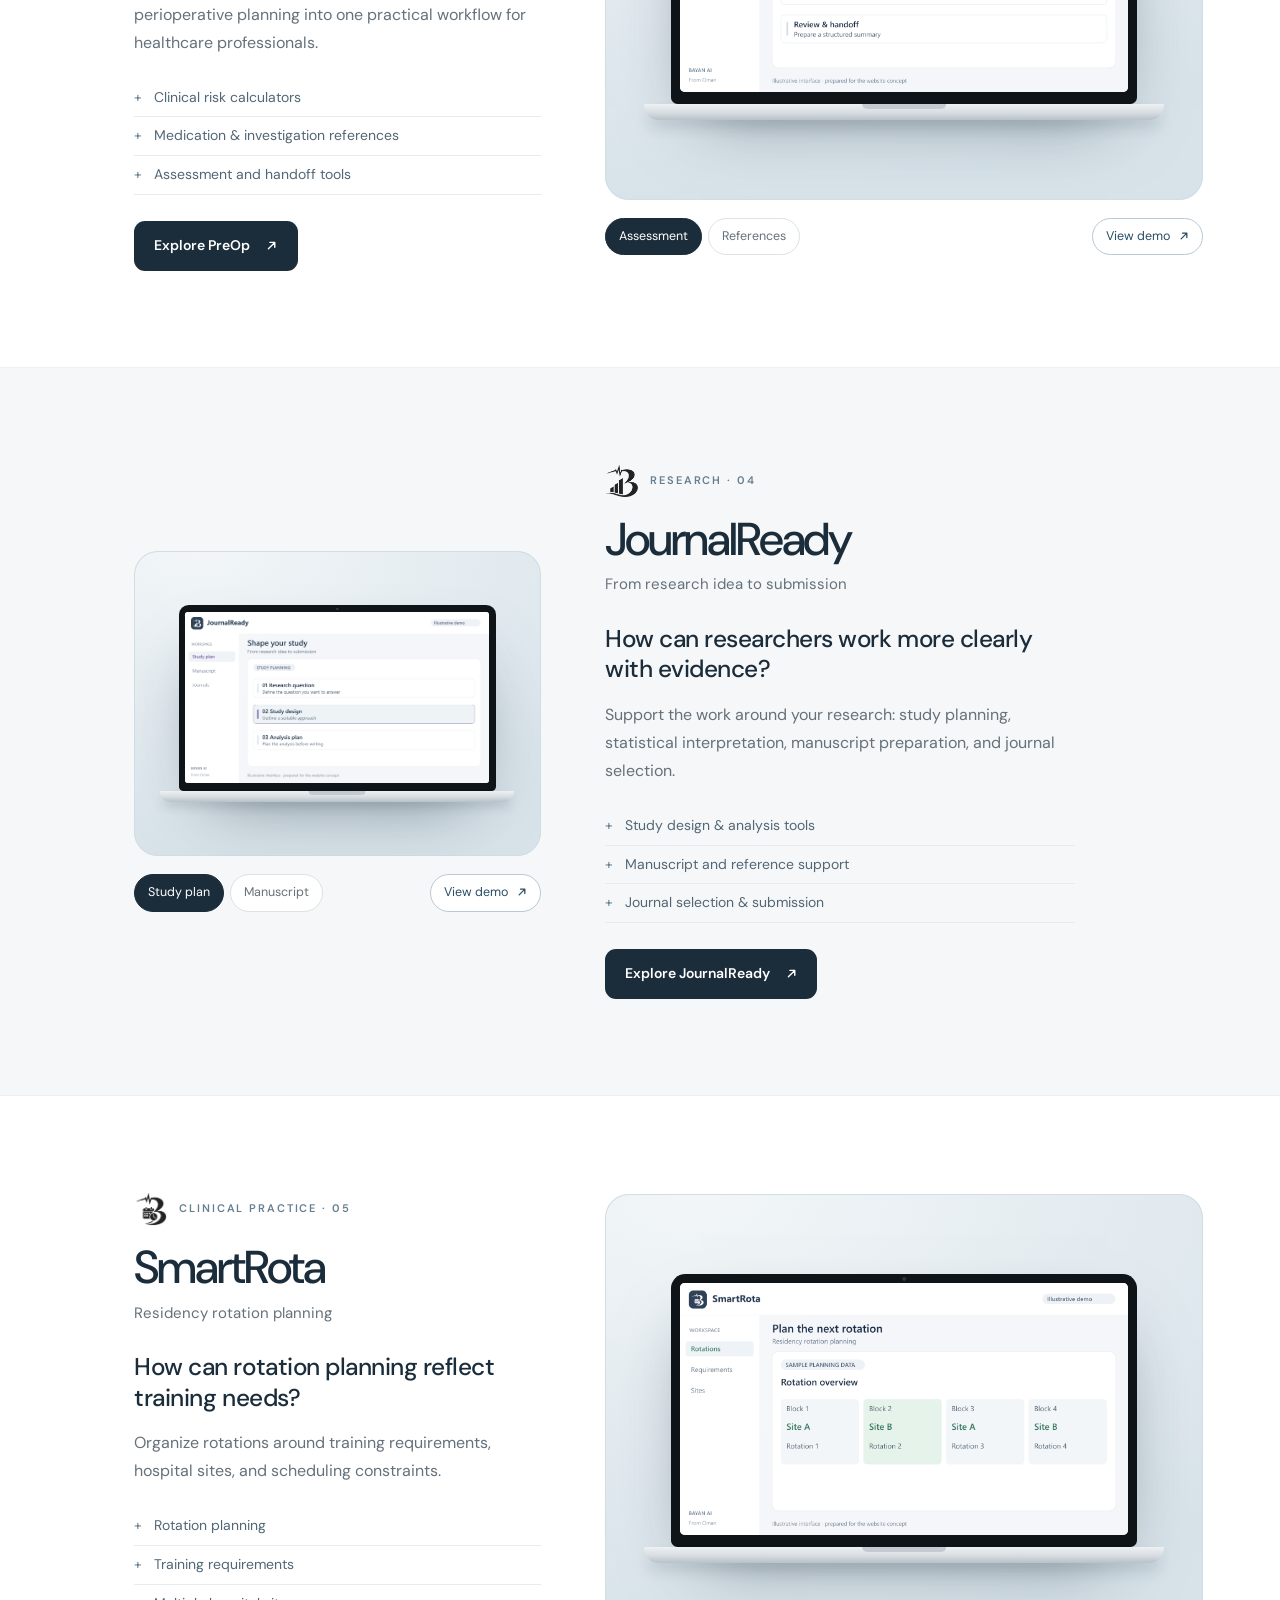
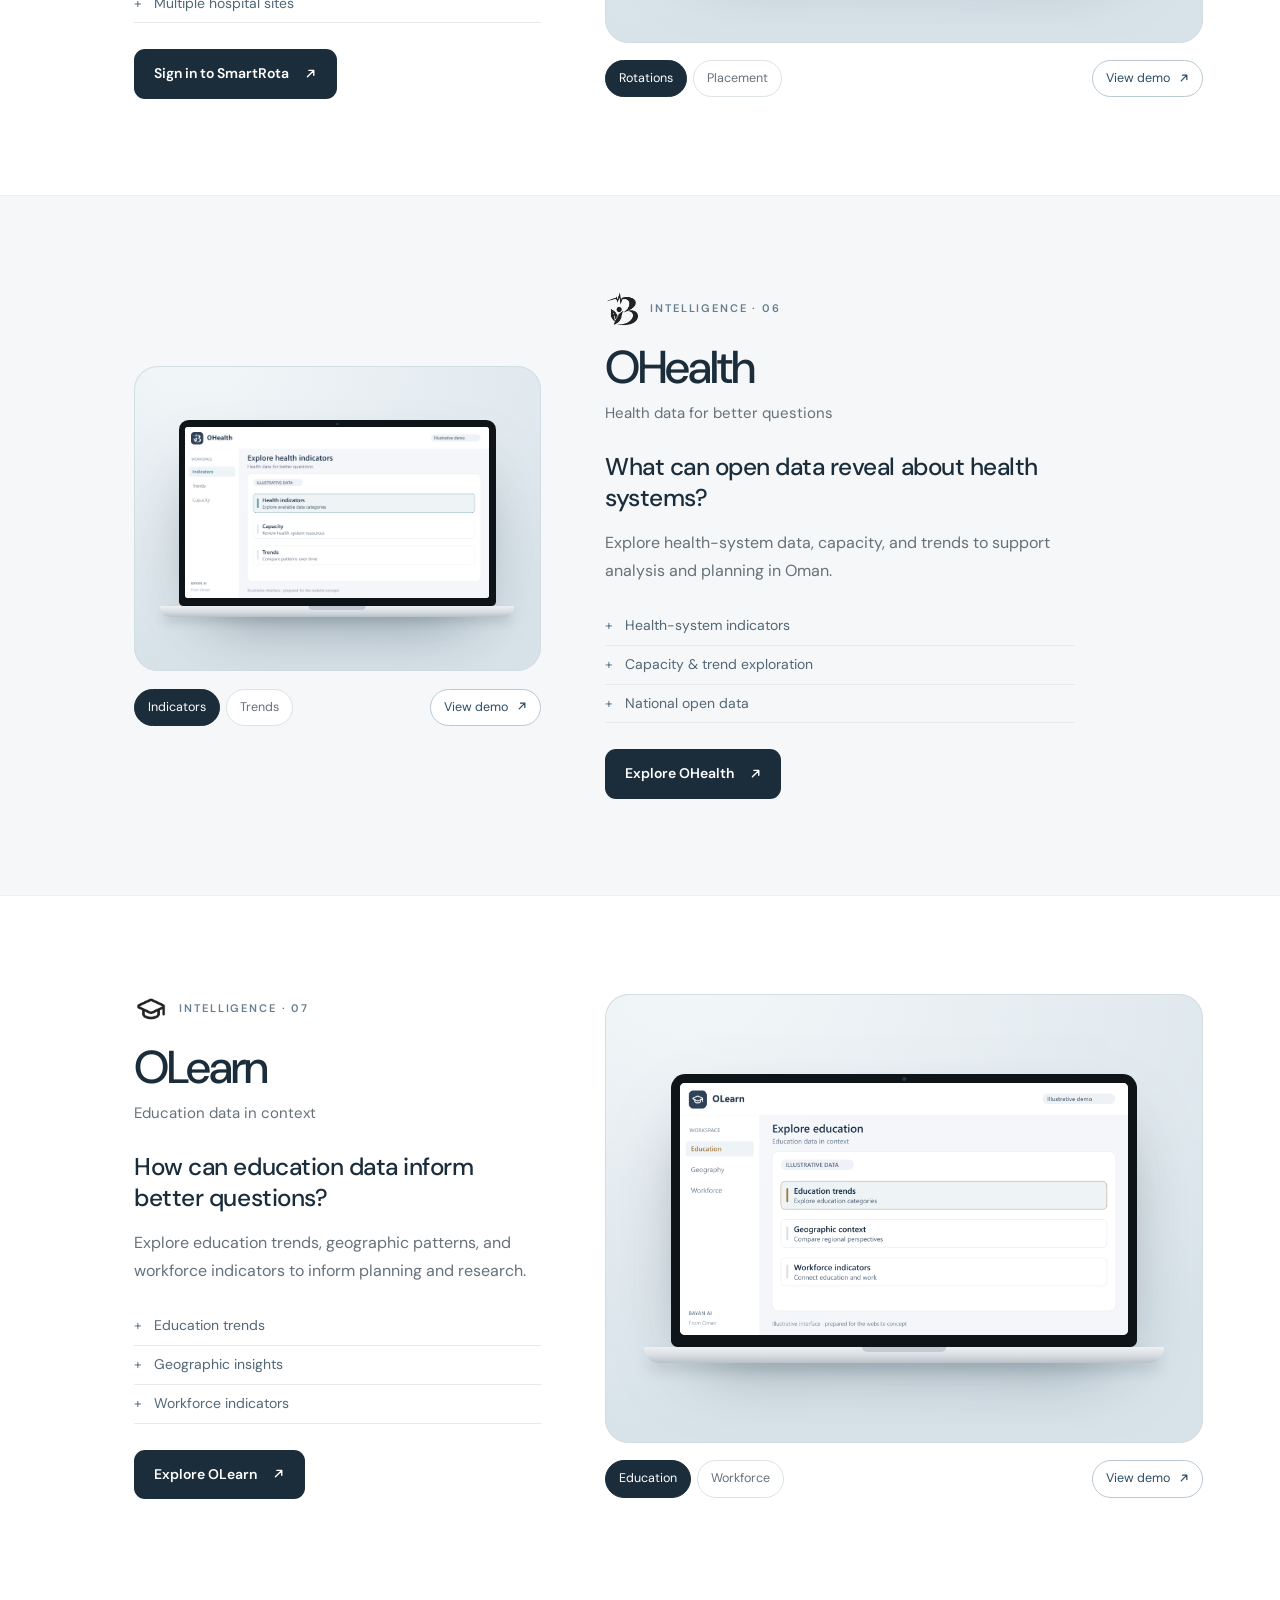
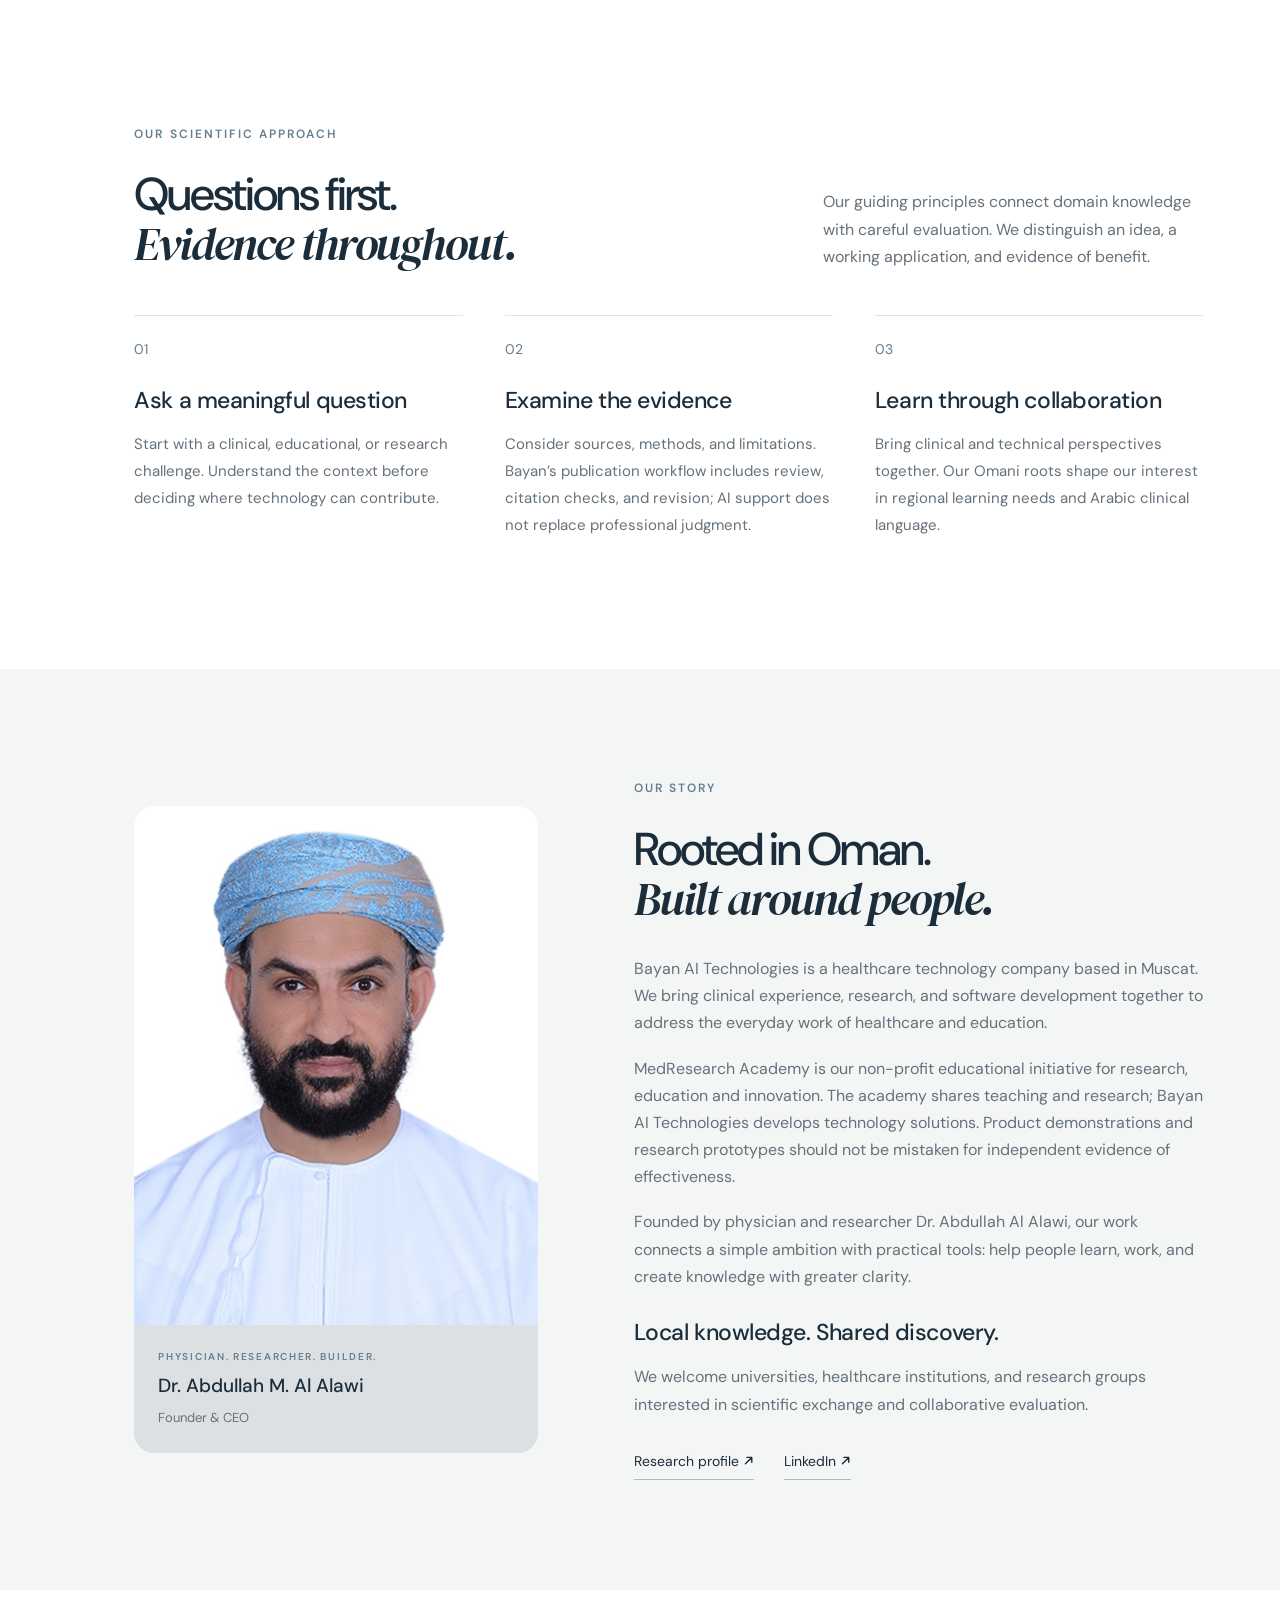
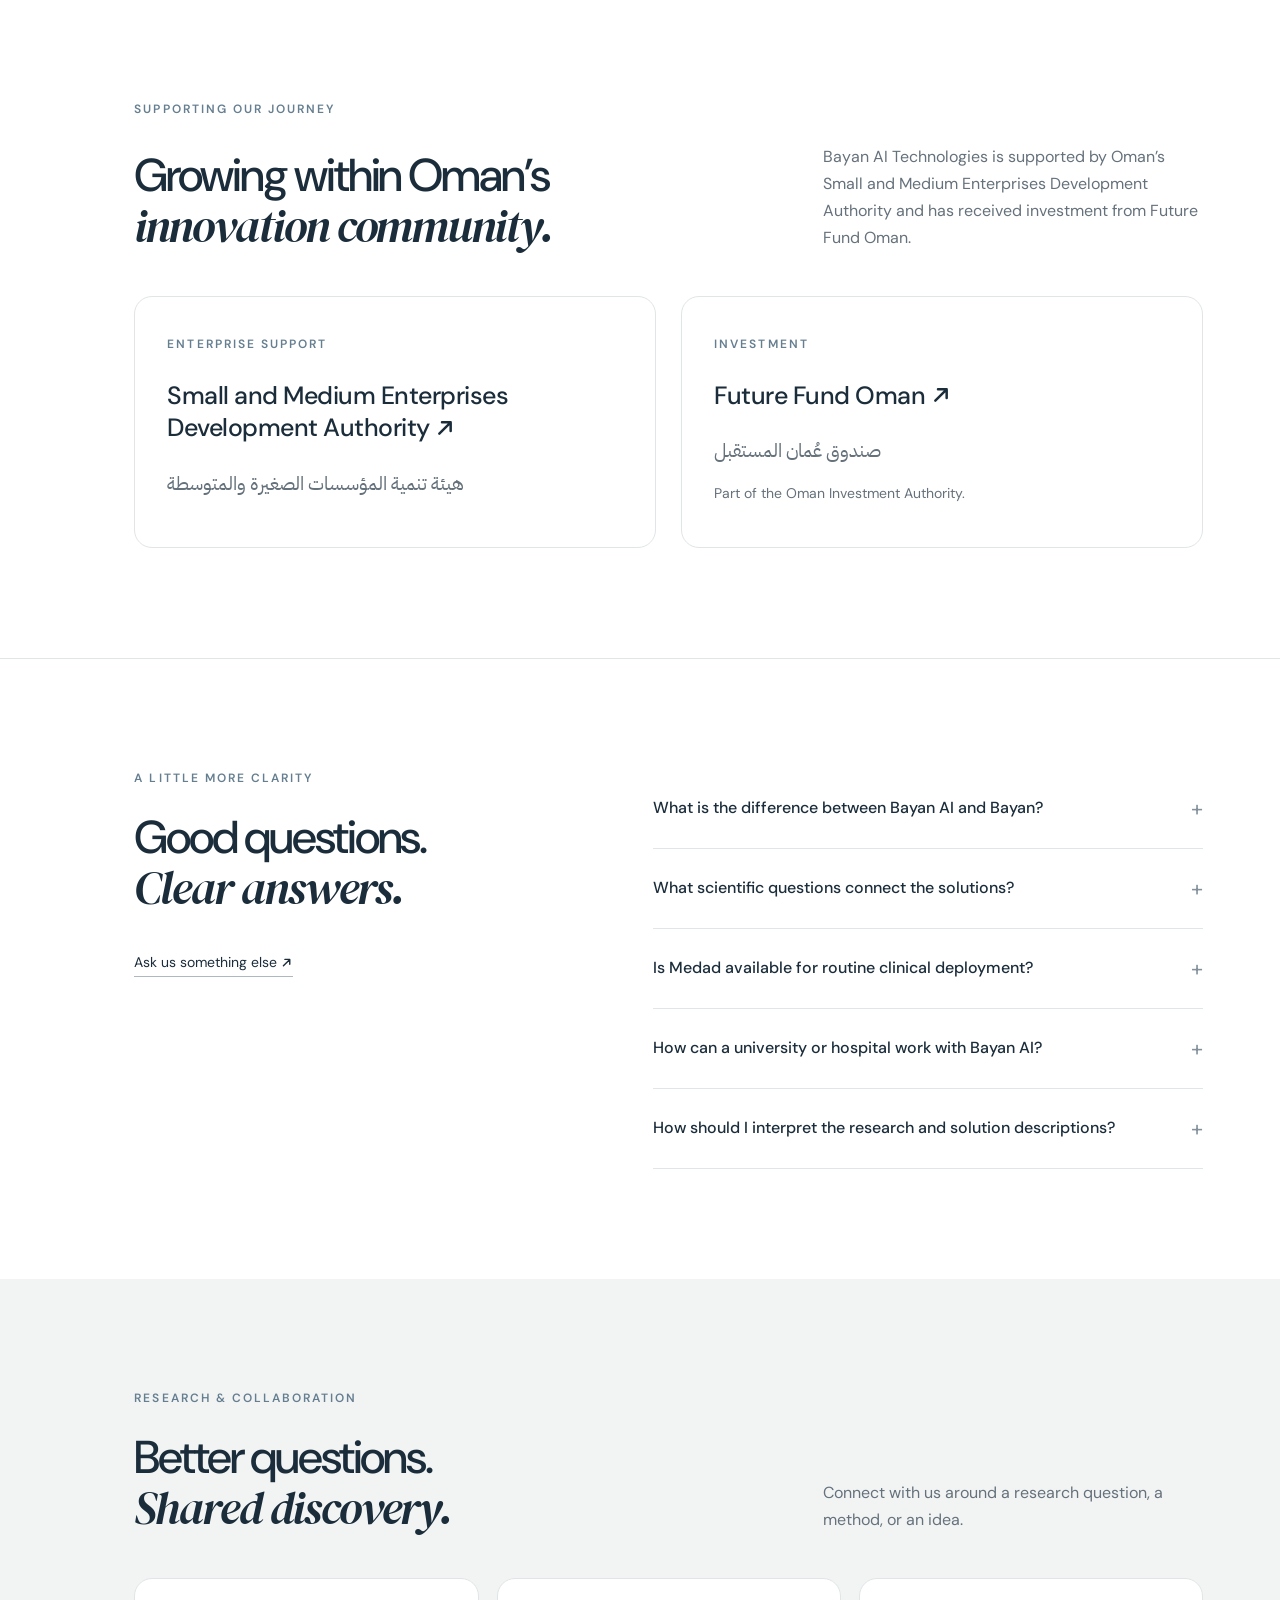
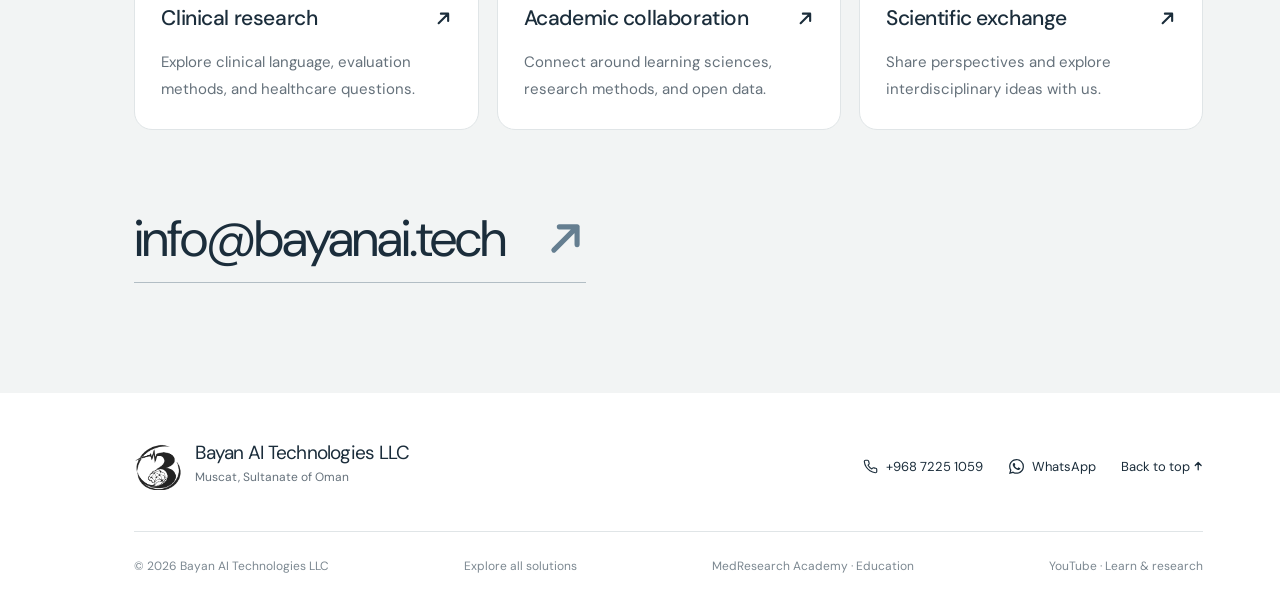
==== commit 6633e4ec: "Clarify academy educational role and link the shared channel" ====
--- a/index.html
+++ b/index.html
@@ -435,6 +435,7 @@
       <p class="eyebrow">OUR STORY</p>
       <h2>Rooted in Oman.<br><em>Built around people.</em></h2>
       <p>Bayan AI Technologies is a healthcare technology company based in Muscat. We bring clinical experience, research, and software development together to address the everyday work of healthcare and education.</p>
+      <p><a href="https://www.medresearch-academy.om/">MedResearch Academy</a> is our non-profit educational initiative for research, education and innovation. The academy shares teaching and research; Bayan AI Technologies develops technology solutions. Product demonstrations and research prototypes should not be mistaken for independent evidence of effectiveness.</p>
       <p>Founded by physician and researcher Dr. Abdullah Al Alawi, our work connects a simple ambition with practical tools: help people learn, work, and create knowledge with greater clarity.</p>
       <h3>Local knowledge. Shared discovery.</h3>
       <p>We welcome universities, healthcare institutions, and research groups interested in scientific exchange and collaborative evaluation.</p>
@@ -508,7 +509,7 @@
     </div>
     <a href="#top">Back to top <svg class="arrow" viewBox="0 0 12 12" aria-hidden="true"><path d="M6 10.2V1.8M2.6 5.2 6 1.8l3.4 3.4" fill="none" stroke="currentColor" stroke-width="1.5" stroke-linecap="round" stroke-linejoin="round"/></svg></a>
   </div>
-  <div class="footer-bottom"><span>© 2026 Bayan AI Technologies LLC</span><a href="/solutions" style="color:inherit">Explore all solutions</a><span>Science. Research. Innovation.</span></div>
+  <div class="footer-bottom"><span>© 2026 Bayan AI Technologies LLC</span><a href="/solutions" style="color:inherit">Explore all solutions</a><a href="https://www.medresearch-academy.om/" style="color:inherit">MedResearch Academy · Education</a><a href="https://www.youtube.com/channel/UC3ZCsfUsoKGmvgJvrF6HWAw" style="color:inherit">YouTube · Learn & research</a></div>
 </footer>
 
 <dialog class="demo-dialog" aria-labelledby="demo-title">
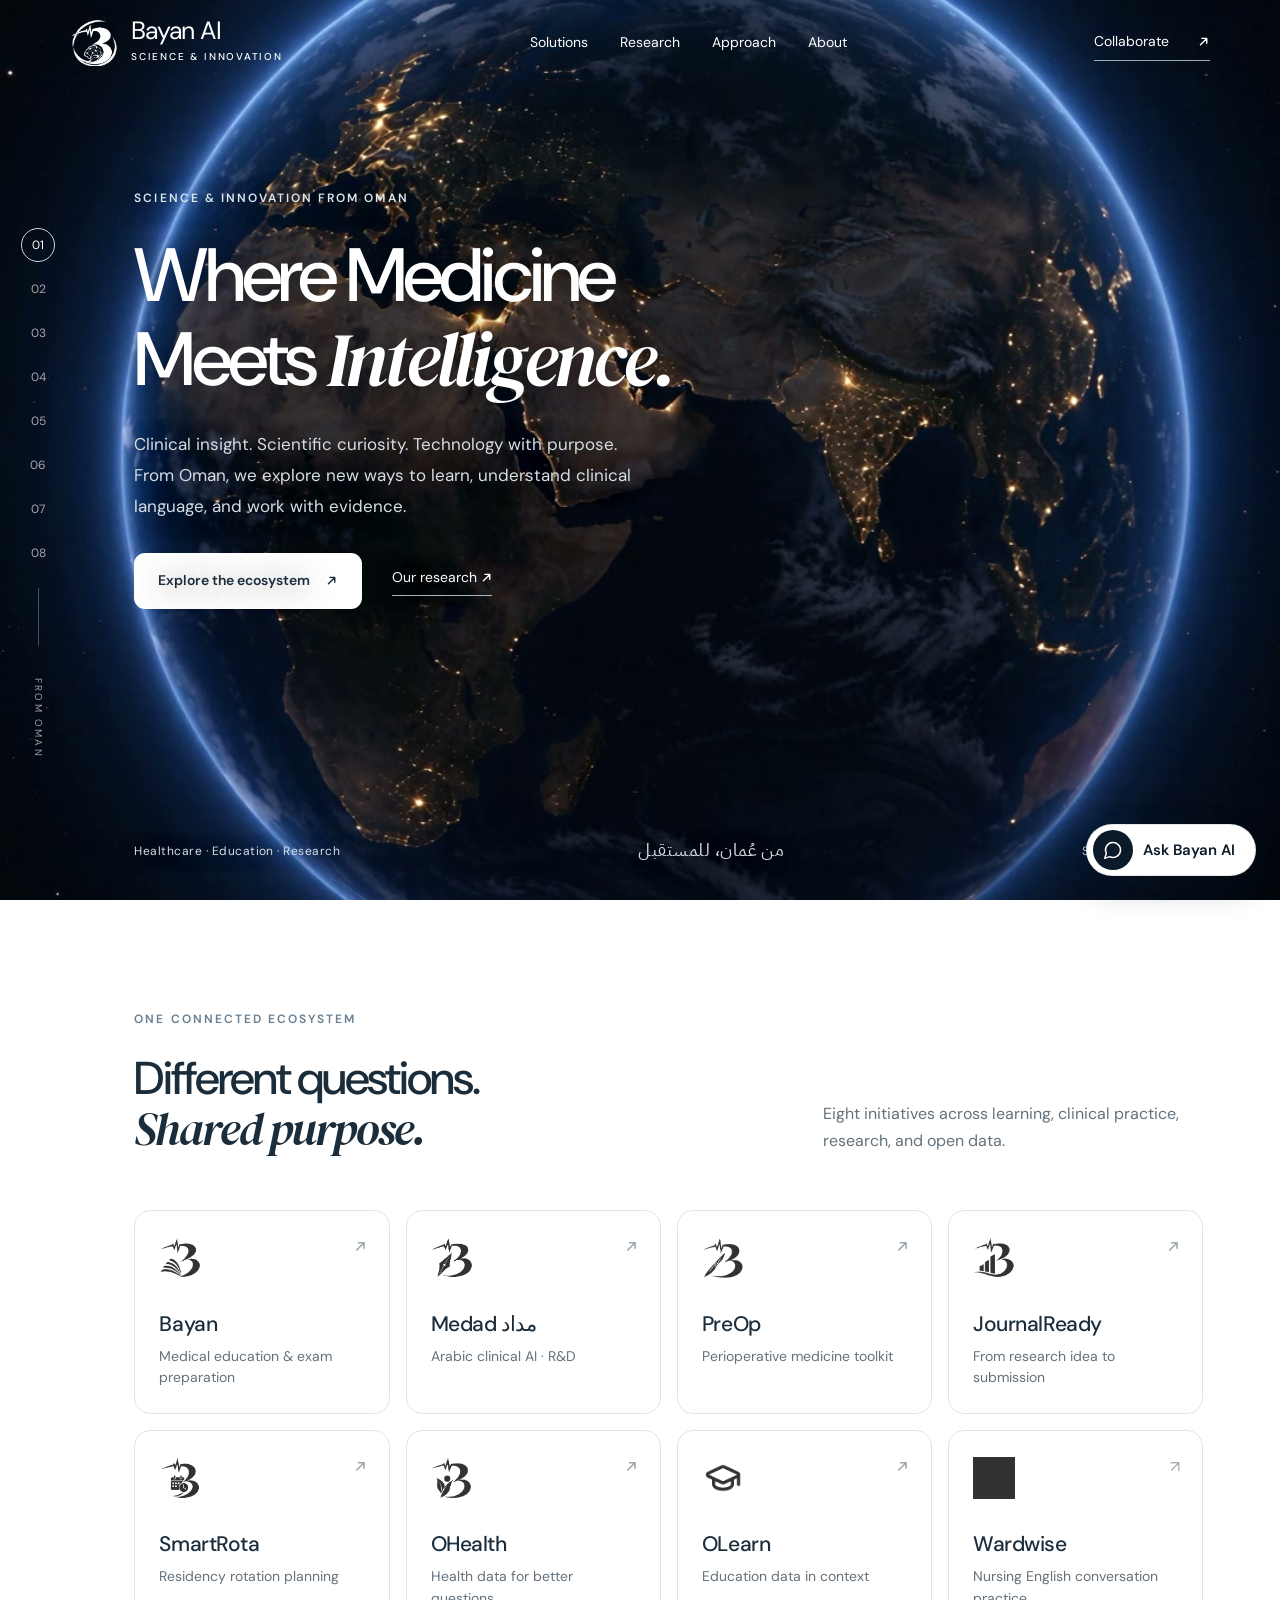
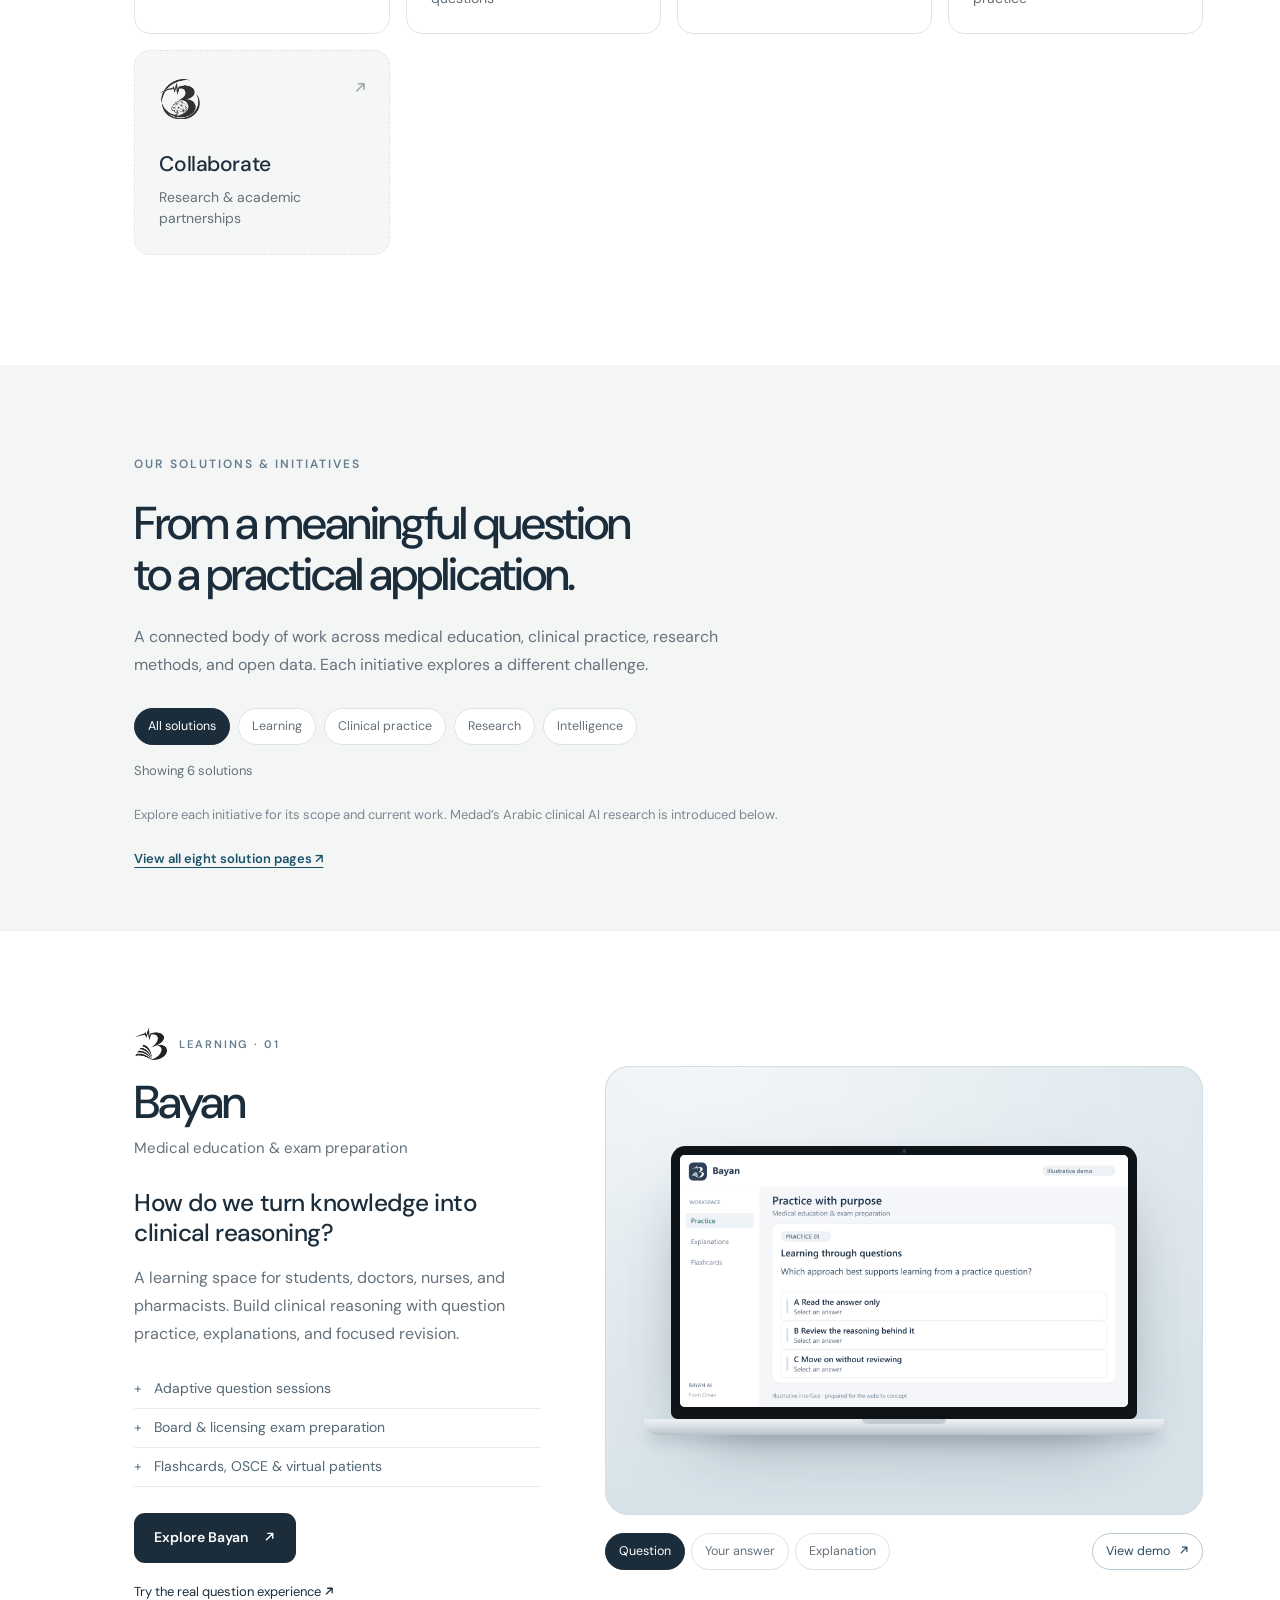
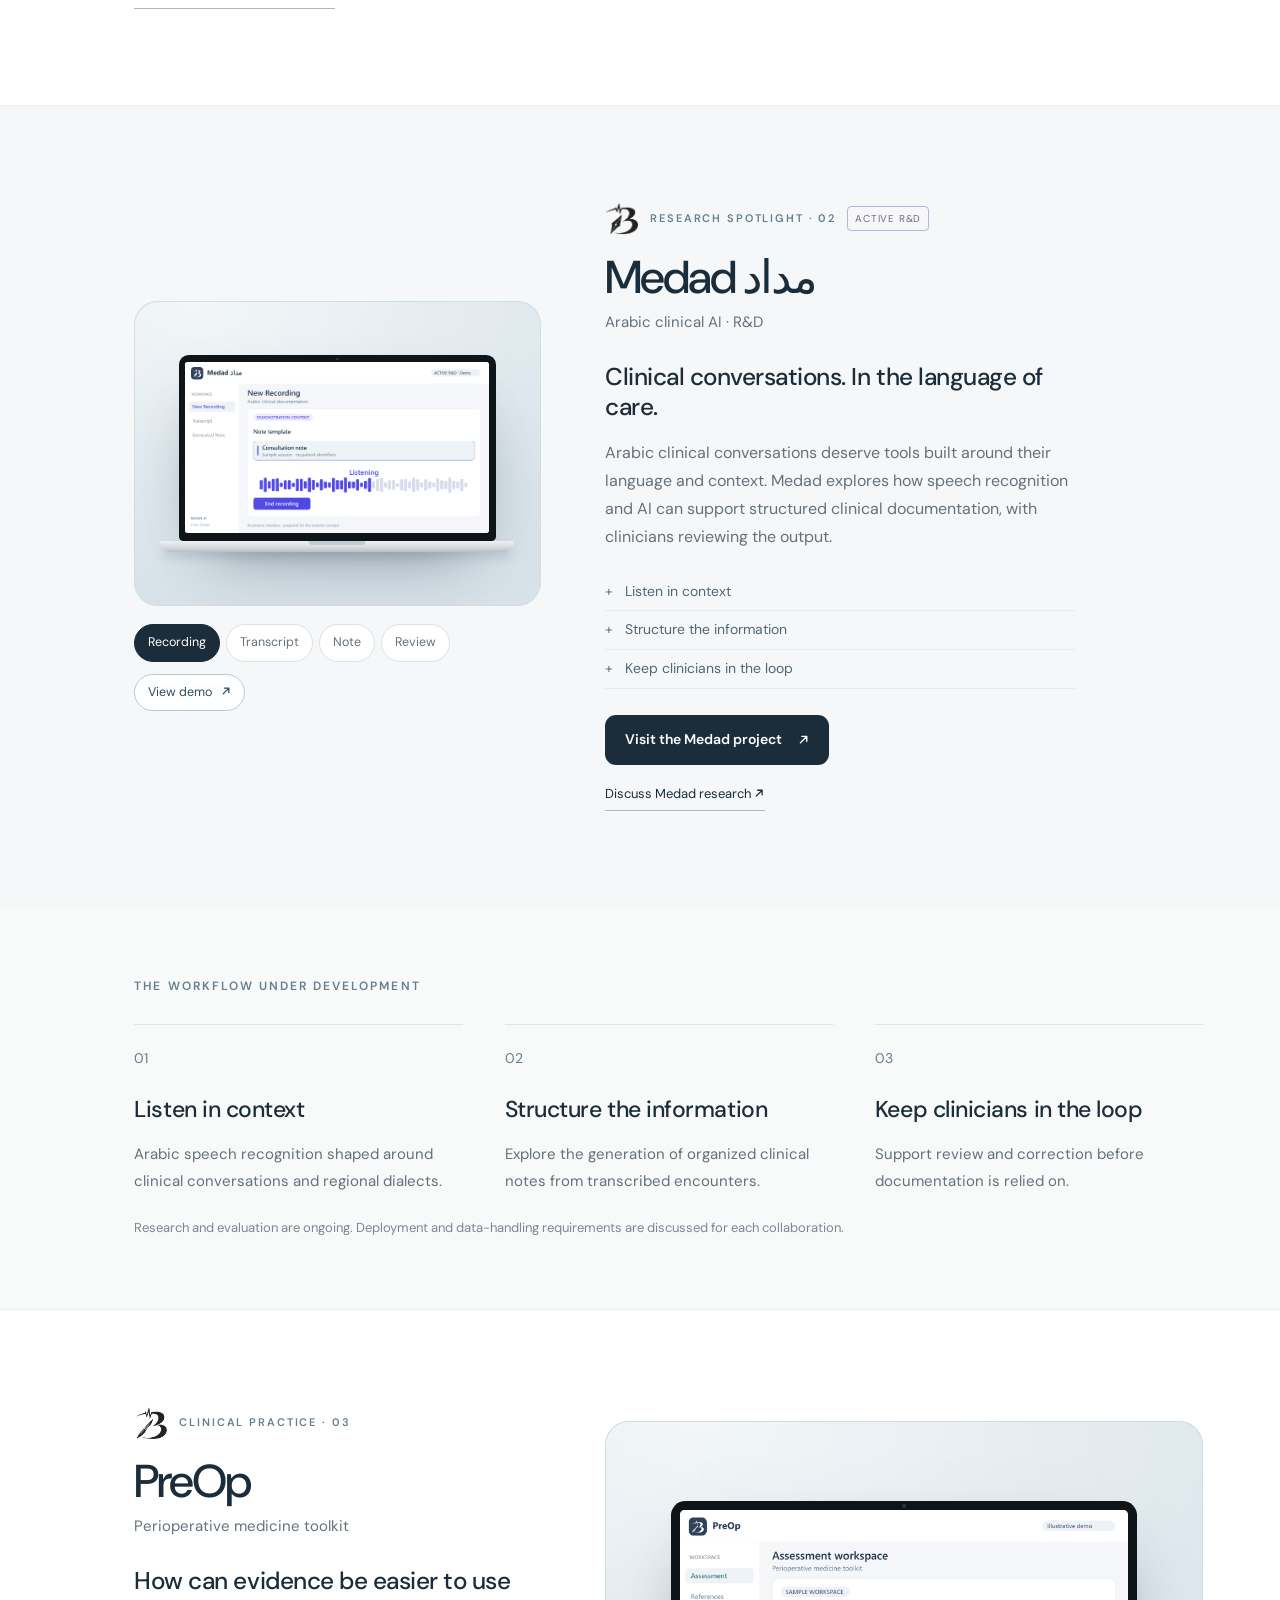
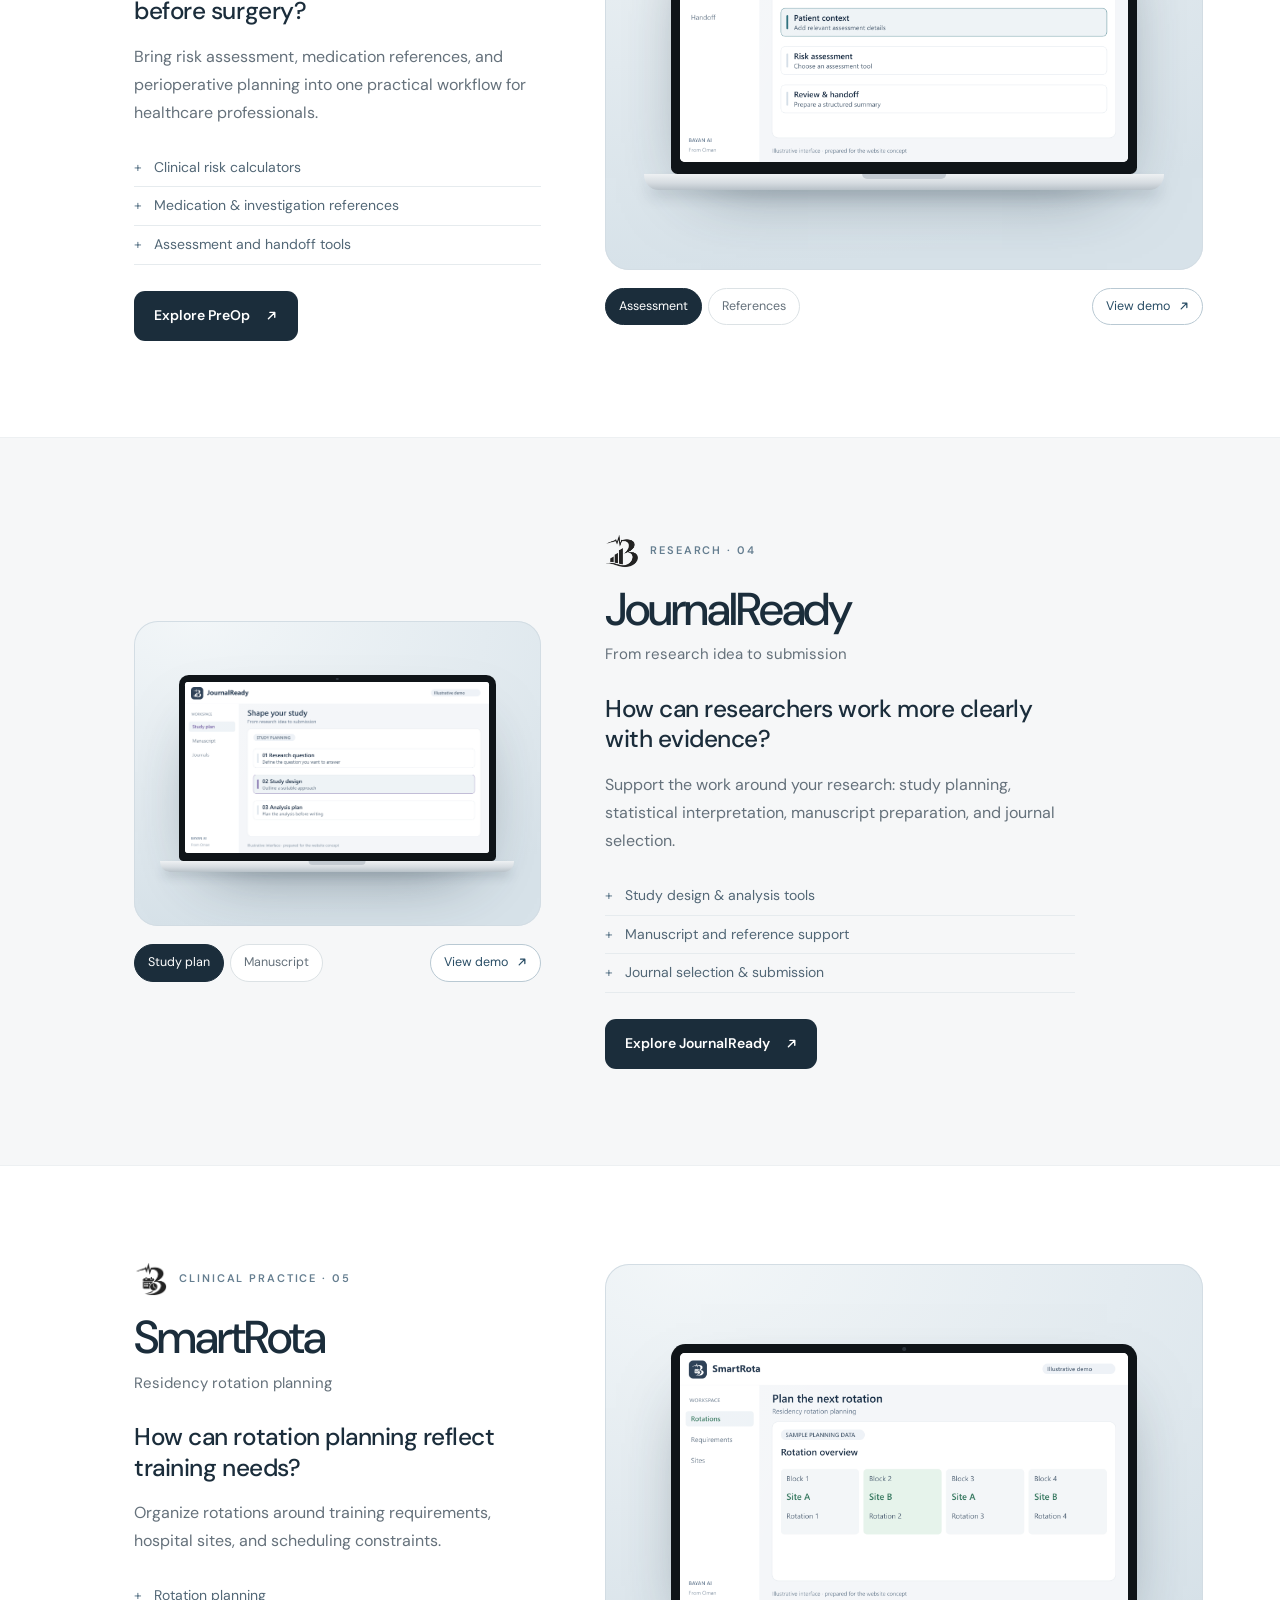
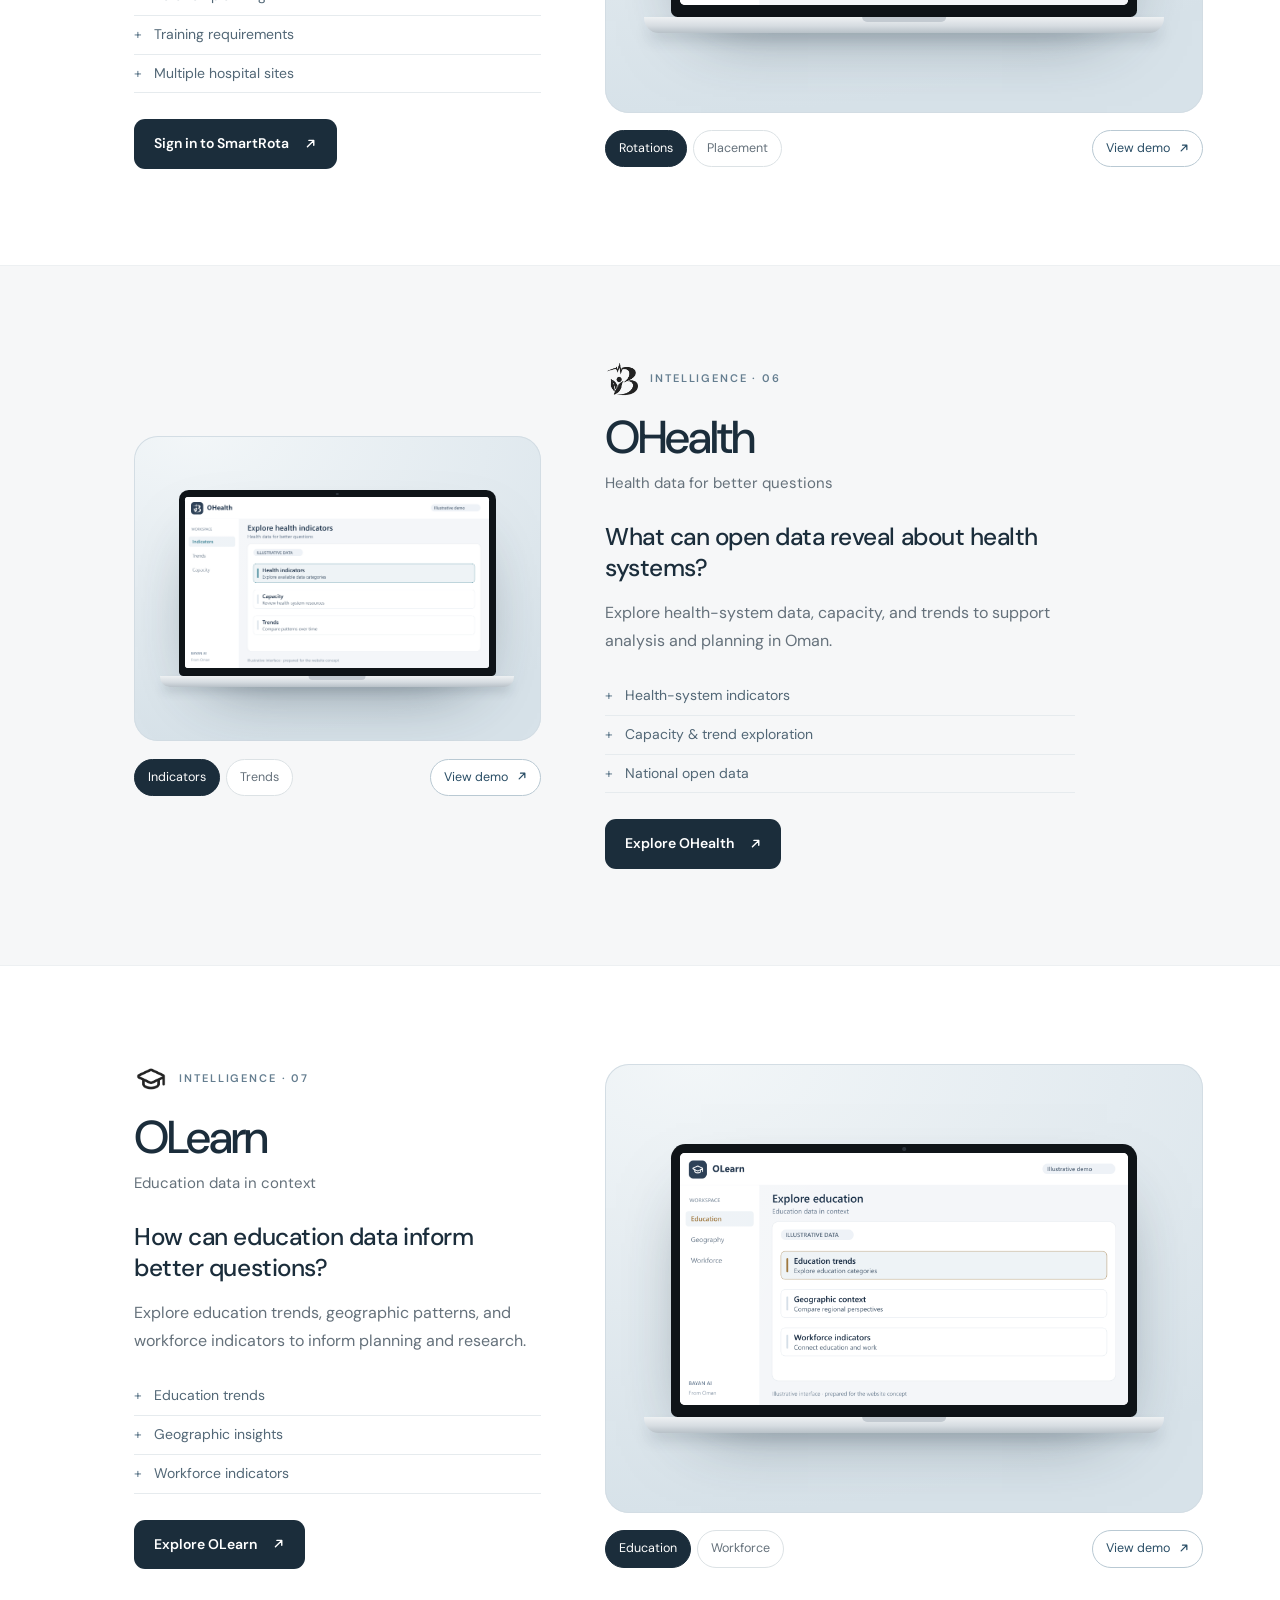
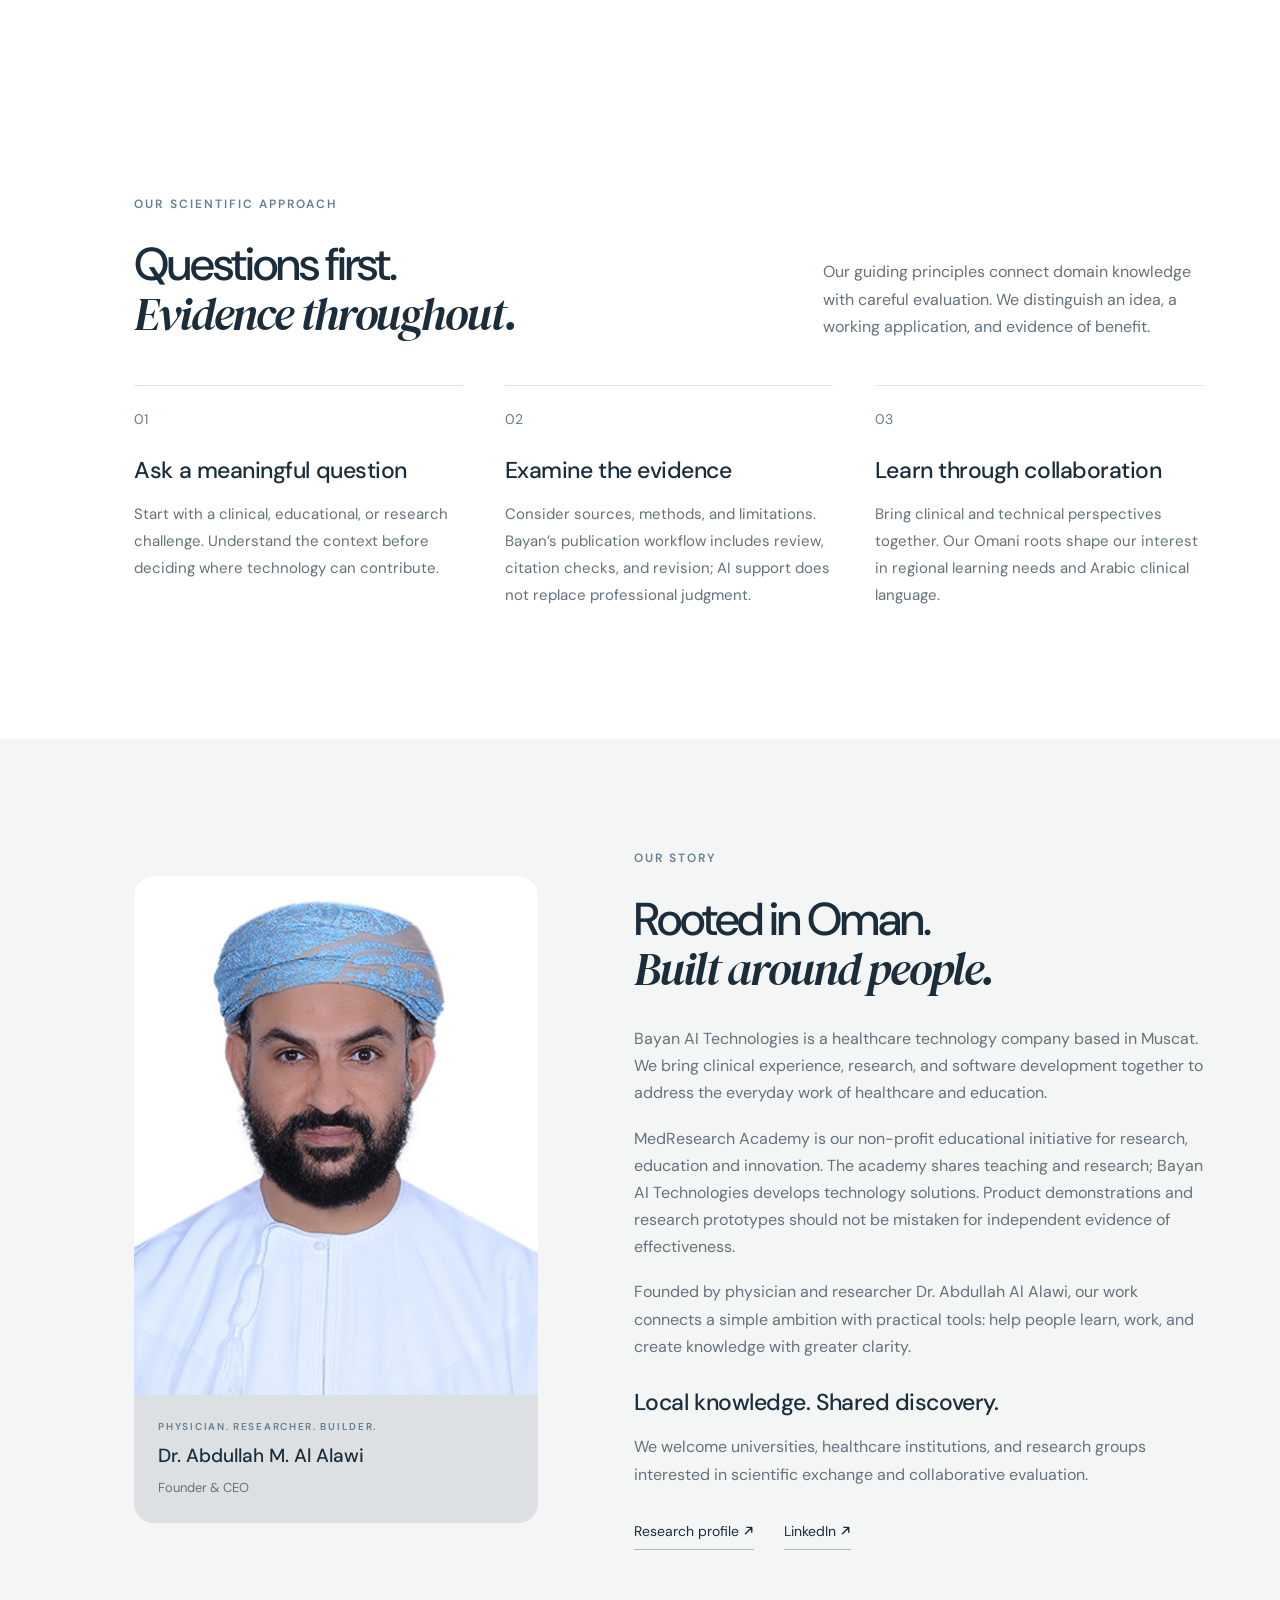
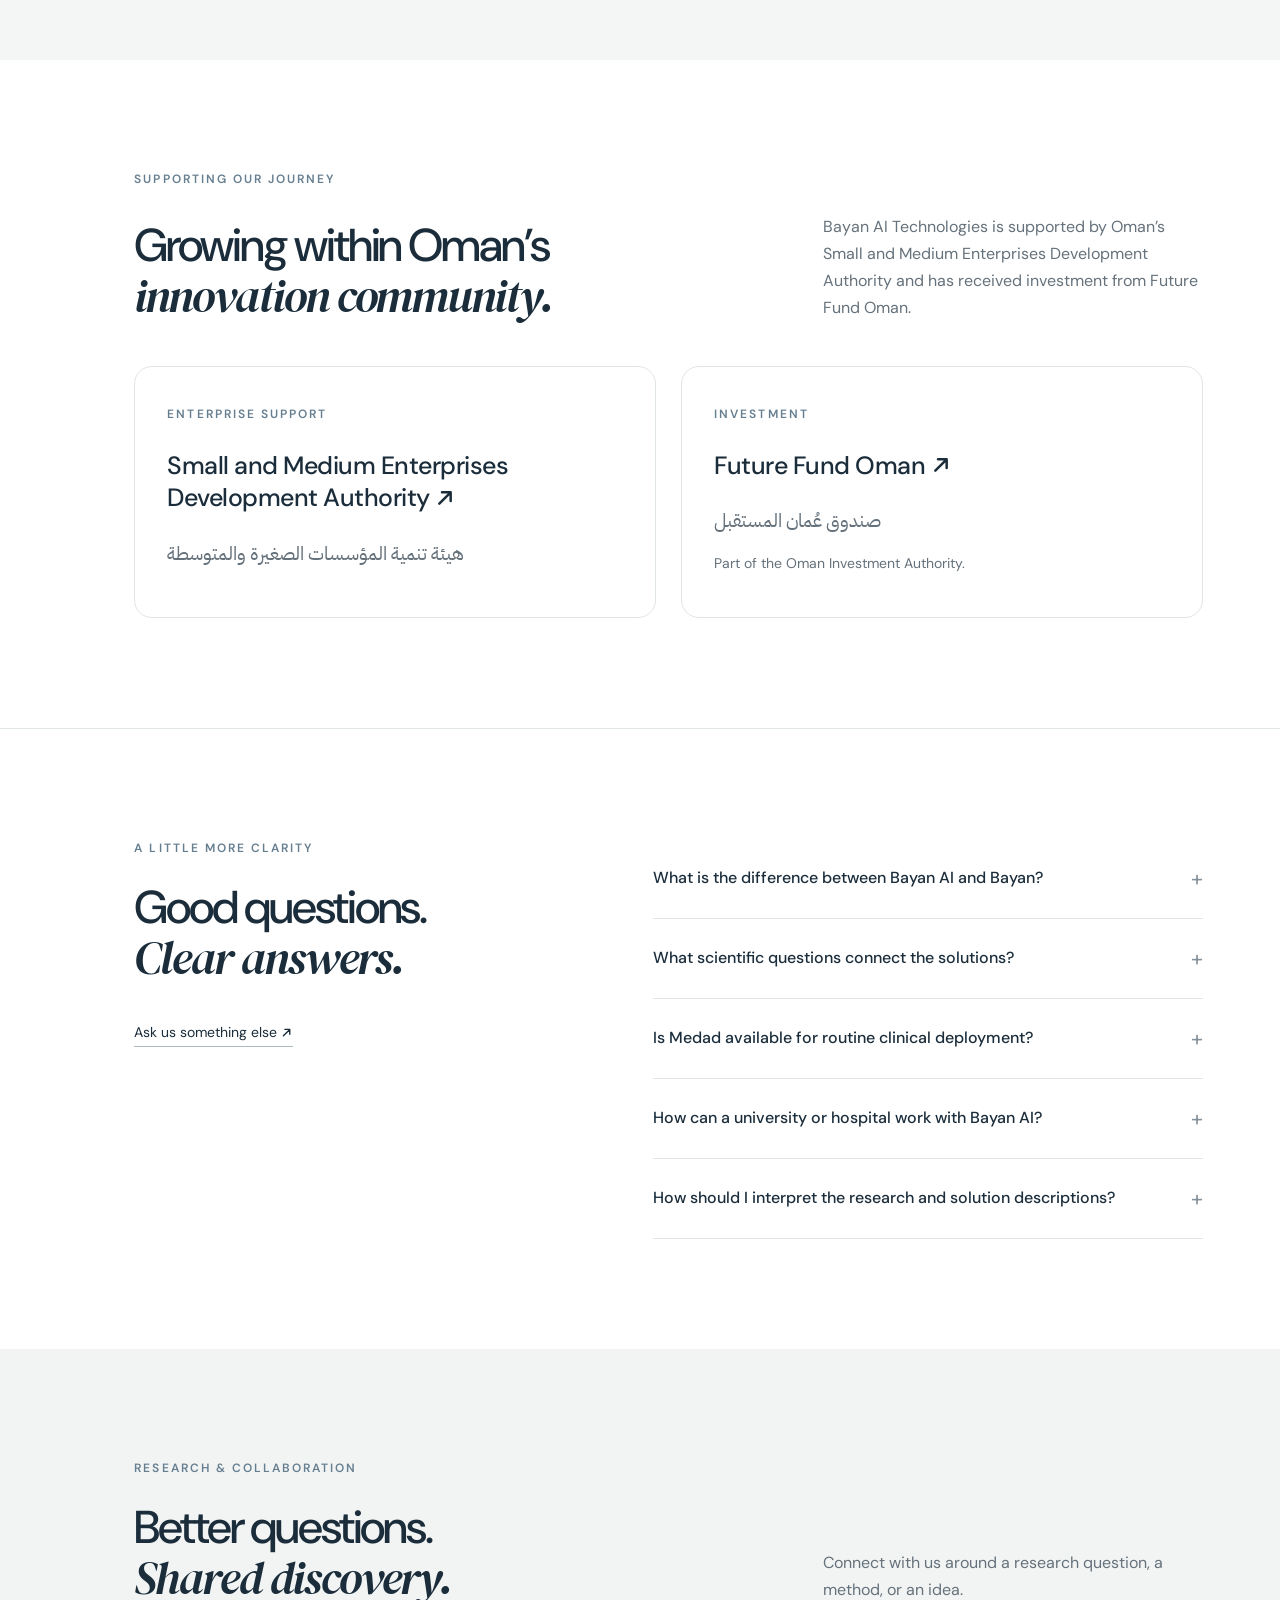
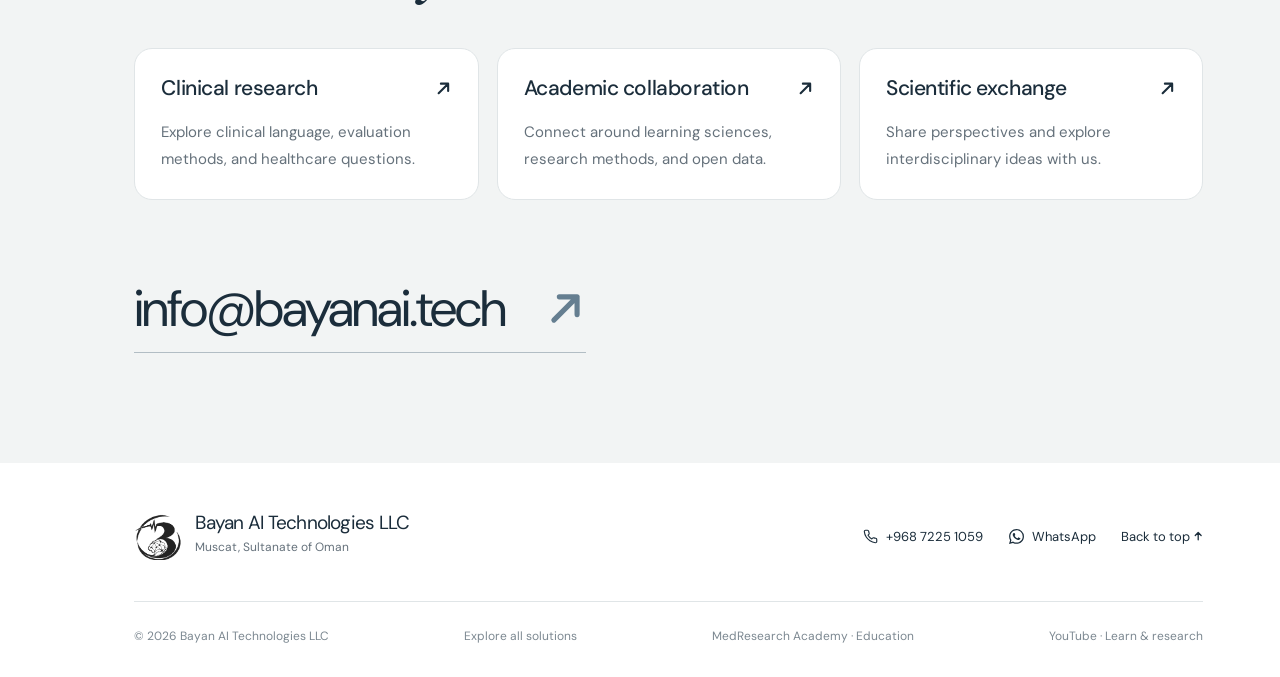
==== commit ac8579a3: "Play the desktop opening film once instead of scrubbing it by scroll Seeking three 1080p clips (46 M" ====
--- a/index.html
+++ b/index.html
@@ -49,19 +49,18 @@
 <main id="main">
 
   <!-- ============ OPENING: globe → Oman → coast → the laptop opens ============ -->
-  <section class="hero-journey scroll-scene" id="top"
-           data-clips="01-world,02-descent,03-coast-cut" data-clip-seconds="6.0417,6.0417,4.2083"
-           data-phases="0,0.9,0.9,1">
+  <section class="hero-journey" id="top">
     <div class="film">
-      <div class="film-frame">
-        <div class="video-sequence">
-          <img class="sequence-poster" src="assets/scenes/posters/opening-start.jpg" alt="" fetchpriority="high">
-          <video class="sequence-video" muted playsinline preload="none" aria-hidden="true"></video>
-          <video class="sequence-video" muted playsinline preload="none" aria-hidden="true"></video>
-        </div>
-      </div>
-      <!-- Phones: the portrait film simply plays once. -->
-      <video class="mobile-film" src="assets/videos/m/hero.mp4?v=20260921e" muted playsinline preload="none" poster="assets/scenes/posters/opening-mobile-start.jpg" aria-hidden="true"></video>
+      <!-- The opening film plays once and holds its last frame. app.js picks the
+           landscape (desktop) or portrait (phone) cut. -->
+      <video class="hero-film" muted playsinline preload="none" aria-hidden="true"
+             poster="assets/scenes/posters/opening-start.jpg"
+             data-desktop="assets/videos/d/hero.mp4?v=20261115a"
+             data-desktop-poster="assets/scenes/posters/opening-start.jpg"
+             data-desktop-end="assets/scenes/posters/opening-end.jpg"
+             data-mobile="assets/videos/m/hero.mp4?v=20260921e"
+             data-mobile-poster="assets/scenes/posters/opening-mobile-start.jpg"
+             data-mobile-end="assets/scenes/posters/opening-mobile-end.jpg"></video>
     </div>
 
     <div class="hero">
@@ -74,18 +73,11 @@
           <a class="text-link" href="#research">Our research <svg class="arrow" viewBox="0 0 12 12" aria-hidden="true"><path d="M2.6 9.4 9.4 2.6M4.2 2.6h5.2v5.2" fill="none" stroke="currentColor" stroke-width="1.5" stroke-linecap="round" stroke-linejoin="round"/></svg></a>
         </div>
       </div>
-      <div class="journey-note" aria-hidden="true">
-        <span class="eyebrow">ONE CONNECTED ECOSYSTEM</span>
-        <h3>Different questions.<br>Shared purpose.</h3>
-        <p>Eight initiatives across learning, clinical practice, research, and open data.</p>
-        <div class="note-route"><i></i><span>Oman</span><span>Bayan</span><span>Medad</span></div>
-      </div>
       <div class="hero-bottom">
         <span>Healthcare · Education · Research</span>
         <span lang="ar" dir="rtl">من عُمان، للمستقبل</span>
         <a href="#ecosystem">Scroll to discover <svg class="arrow" viewBox="0 0 12 12" aria-hidden="true"><path d="M6 1.8v8.4M2.6 6.8 6 10.2l3.4-3.4" fill="none" stroke="currentColor" stroke-width="1.5" stroke-linecap="round" stroke-linejoin="round"/></svg></a>
       </div>
-      <div class="motion-progress" aria-hidden="true"><i></i></div>
       <div class="film-title">
         <p class="eyebrow">SCIENCE &amp; INNOVATION FROM OMAN</p>
         <h1>Where Medicine<br>Meets <em>Intelligence.</em></h1>
--- a/style.css
+++ b/style.css
@@ -103,61 +103,24 @@
 .side-rail.on-light .rail-caption { color: #849099; }
 
 /* =========================================================================
-   OPENING FILM (desktop): a fixed layer clipped to its section
-   ========================================================================= */
-.scroll-scene {
-  position: relative;
-  clip-path: inset(0);
-  background: var(--night);
-  scroll-margin-top: -110px;
-}
-.scroll-scene .film {
-  position: fixed; inset: 0; z-index: 0;
-  overflow: hidden; background: var(--night);
-  visibility: hidden;
-}
-.scroll-scene.film-live .film { visibility: visible; }
-.film-frame {
-  position: absolute; left: 0; top: 0; z-index: 0;
-  width: max(100vw, calc(100svh * 1.774074));
-  aspect-ratio: 1916 / 1080;
-  transform-origin: 0 0;
-  will-change: transform;
-  isolation: isolate;
-}
-.video-sequence { position: absolute; inset: 0; overflow: hidden; }
-.video-sequence img, .video-sequence video {
-  position: absolute; inset: 0; width: 100%; height: 100%;
-  object-fit: fill; display: block;
-}
-.sequence-video { opacity: 0; }
-.sequence-poster { transition: opacity 0.2s; }
-.sequence-poster.covered { opacity: 0; }
-.hero-journey { height: 270svh; }
-.hero { position: sticky; top: 0; height: 100svh; z-index: 1; color: #fff; pointer-events: none; }
+   OPENING FILM: one screen; the clip plays once and holds its last frame
+   ========================================================================= */
+.hero-journey { position: relative; height: 100svh; min-height: 560px; background: var(--night); }
+.hero-journey .film { position: absolute; inset: 0; overflow: hidden; background: var(--night); }
+.hero-film { position: absolute; inset: 0; width: 100%; height: 100%; object-fit: cover; display: block; }
+.hero { position: absolute; inset: 0; z-index: 1; color: #fff; pointer-events: none; }
 .hero > * { pointer-events: auto; }
-.hero-copy { position: absolute; left: 10.5%; top: 21svh; max-width: 780px; will-change: transform, opacity; text-shadow: 0 2px 28px rgba(4, 12, 22, 0.55); }
+.hero-copy { position: absolute; left: 10.5%; top: 21svh; max-width: 780px; text-shadow: 0 2px 28px rgba(4, 12, 22, 0.55); }
 .hero-copy .eyebrow { color: #dce7ee; margin-bottom: 26px; }
 .hero-copy h1 { font-size: clamp(50px, 5.9vw, 94px); }
 .hero-intro { color: #d6dee4; max-width: 520px; font-size: 17px; line-height: 1.8; margin-top: 28px; }
-.journey-note {
-  position: absolute; left: 10.5%; bottom: 17%; width: 340px; padding: 28px 30px;
-  background: rgba(255, 255, 255, 0.96); backdrop-filter: blur(14px); border-radius: 20px;
-  color: var(--ink); opacity: 0; box-shadow: 0 20px 80px #00000013; pointer-events: none !important;
-}
-.journey-note h3 { font-size: 29px; margin: 15px 0; }
-.journey-note p { font-size: 14px; line-height: 1.7; }
-.note-route { display: flex; justify-content: space-between; position: relative; padding-top: 25px; margin-top: 16px; font-size: 12px; color: var(--muted); }
-.note-route i { height: 1px; background: #bacbd7; position: absolute; top: 8px; left: 0; right: 0; }
 .hero-bottom {
   position: absolute; left: 10.5%; right: 6%; bottom: 34px;
   display: flex; align-items: center; justify-content: space-between; gap: 20px;
   font-size: 12px; letter-spacing: 0.04em; color: #d6dee4; text-shadow: 0 1px 18px rgba(4, 12, 22, 0.6);
 }
 .hero-bottom [lang="ar"] { font-family: "IBM Plex Sans Arabic", sans-serif; font-size: 18px; }
-.motion-progress { position: absolute; bottom: 0; height: 2px; left: 0; right: 0; background: #ffffff20; pointer-events: none !important; }
-.motion-progress i { display: block; width: 100%; height: 100%; background: #a7bfce; transform: scaleX(0); transform-origin: left; }
-.film-title, .mobile-film { display: none; }
+.film-title { display: none; }
 
 /* =========================================================================
    CHAPTERS — copy beside an illustrated laptop showing the app
@@ -389,16 +352,13 @@
   .side-rail { display: none; }
 
   /* opening film: the portrait clip plays once, edge to edge */
-  .scroll-scene { clip-path: none; background: #fff; scroll-margin-top: 0; }
-  .scroll-scene .film {
+  .hero-journey { height: auto; min-height: 0; background: #fff; }
+  .hero-journey .film {
     position: relative; inset: auto; width: 100%; height: 100svh; min-height: 540px; aspect-ratio: auto;
     visibility: visible; overflow: hidden; background: #050a12;
   }
-  .film-frame { display: none; }
-  .mobile-film { display: block; position: absolute; inset: 0; width: 100%; height: 100%; object-fit: cover; }
-  .hero-journey { height: auto; }
   .hero { position: absolute; left: 0; top: 0; width: 100%; height: 100%; aspect-ratio: auto; }
-  .hero-copy, .journey-note, .hero-bottom, .motion-progress { display: none; }
+  .hero-copy, .hero-bottom { display: none; }
   /* title and description centred on the film; the actions rest near its bottom edge */
   .film-title {
     display: flex; flex-direction: column; justify-content: center;
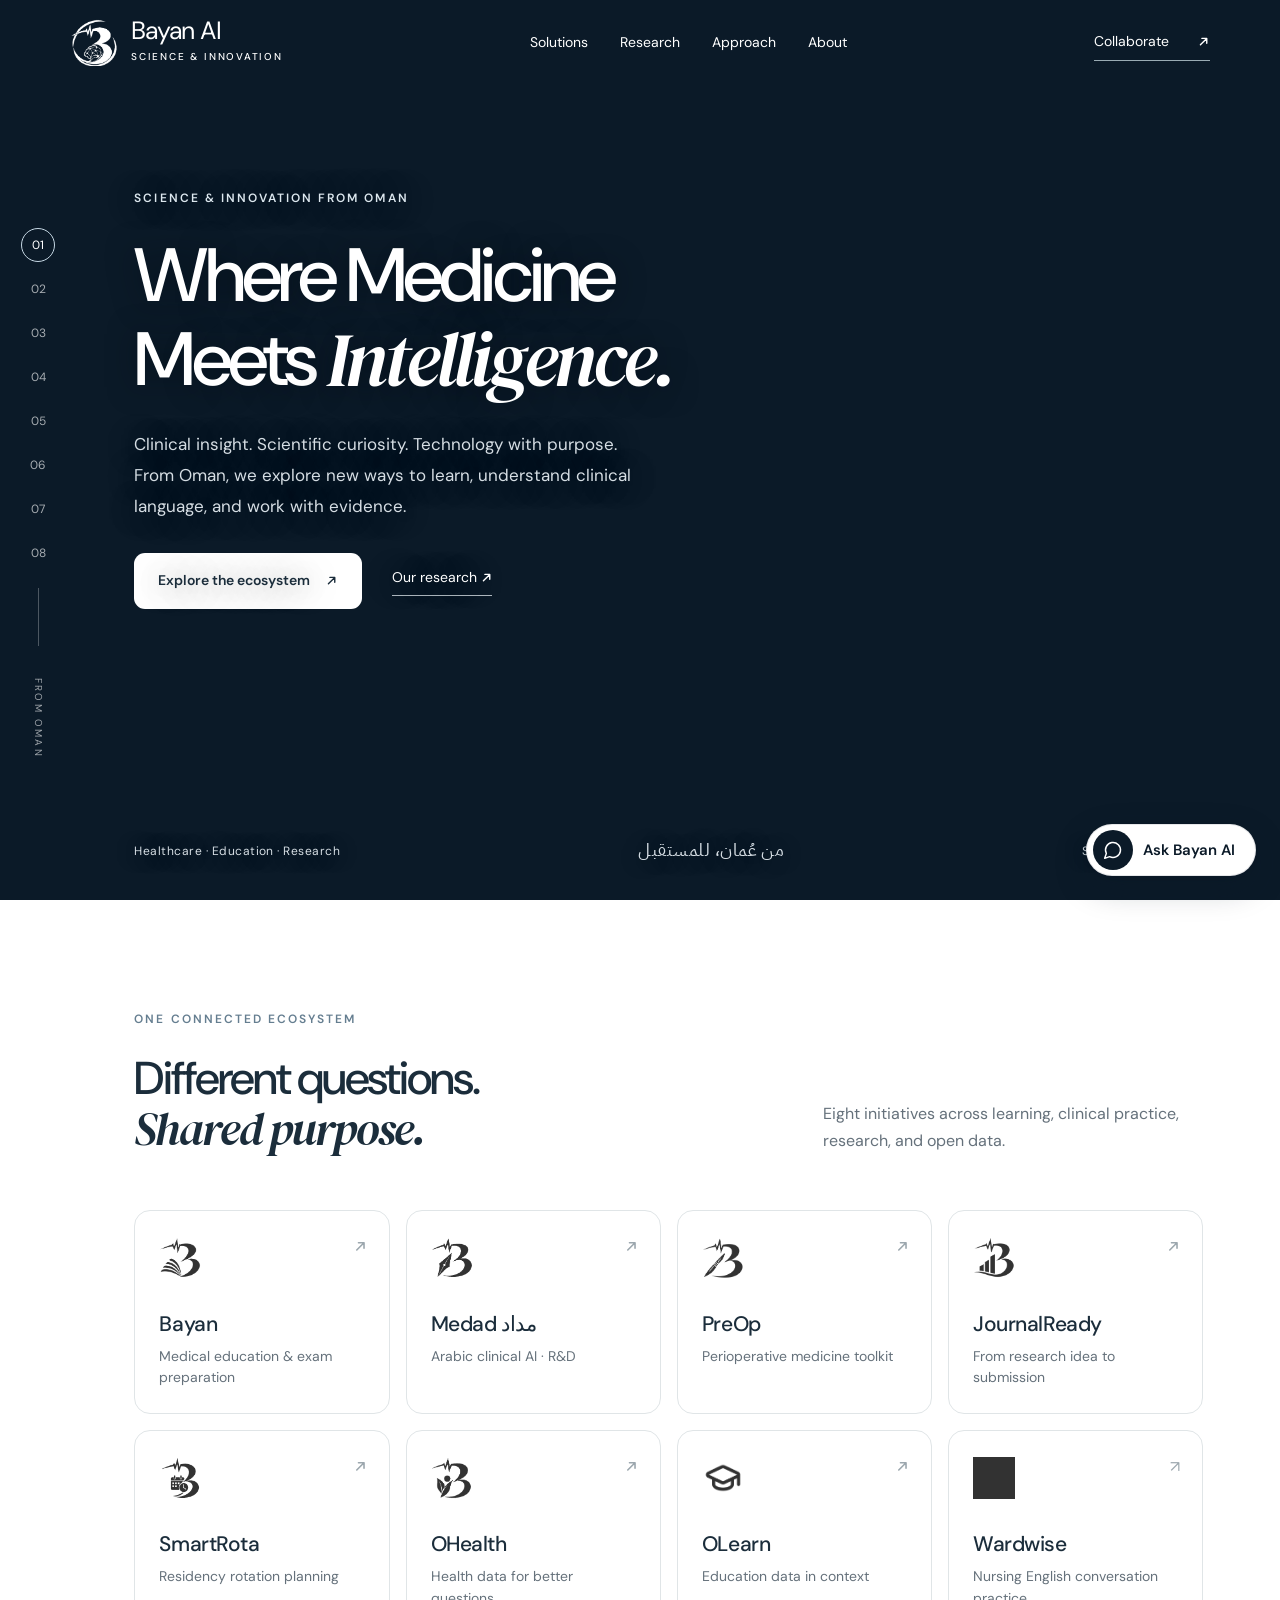
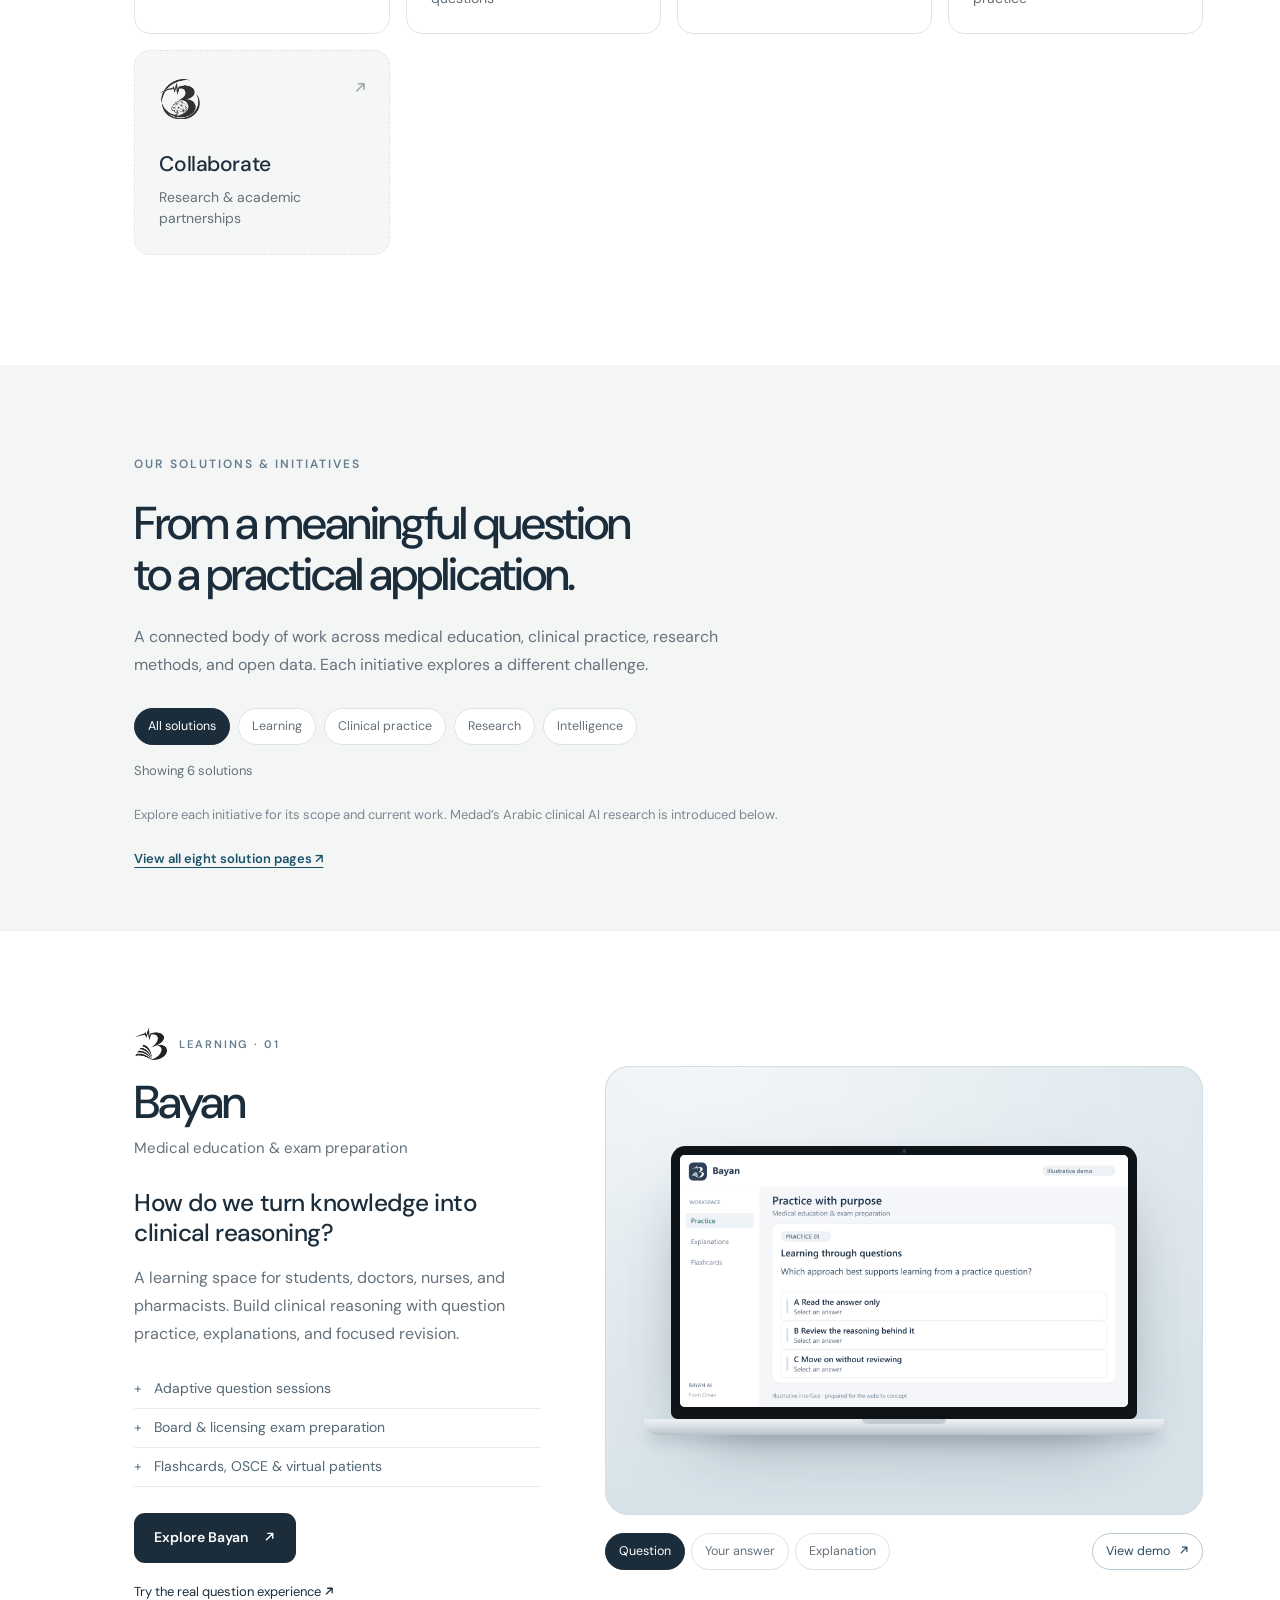
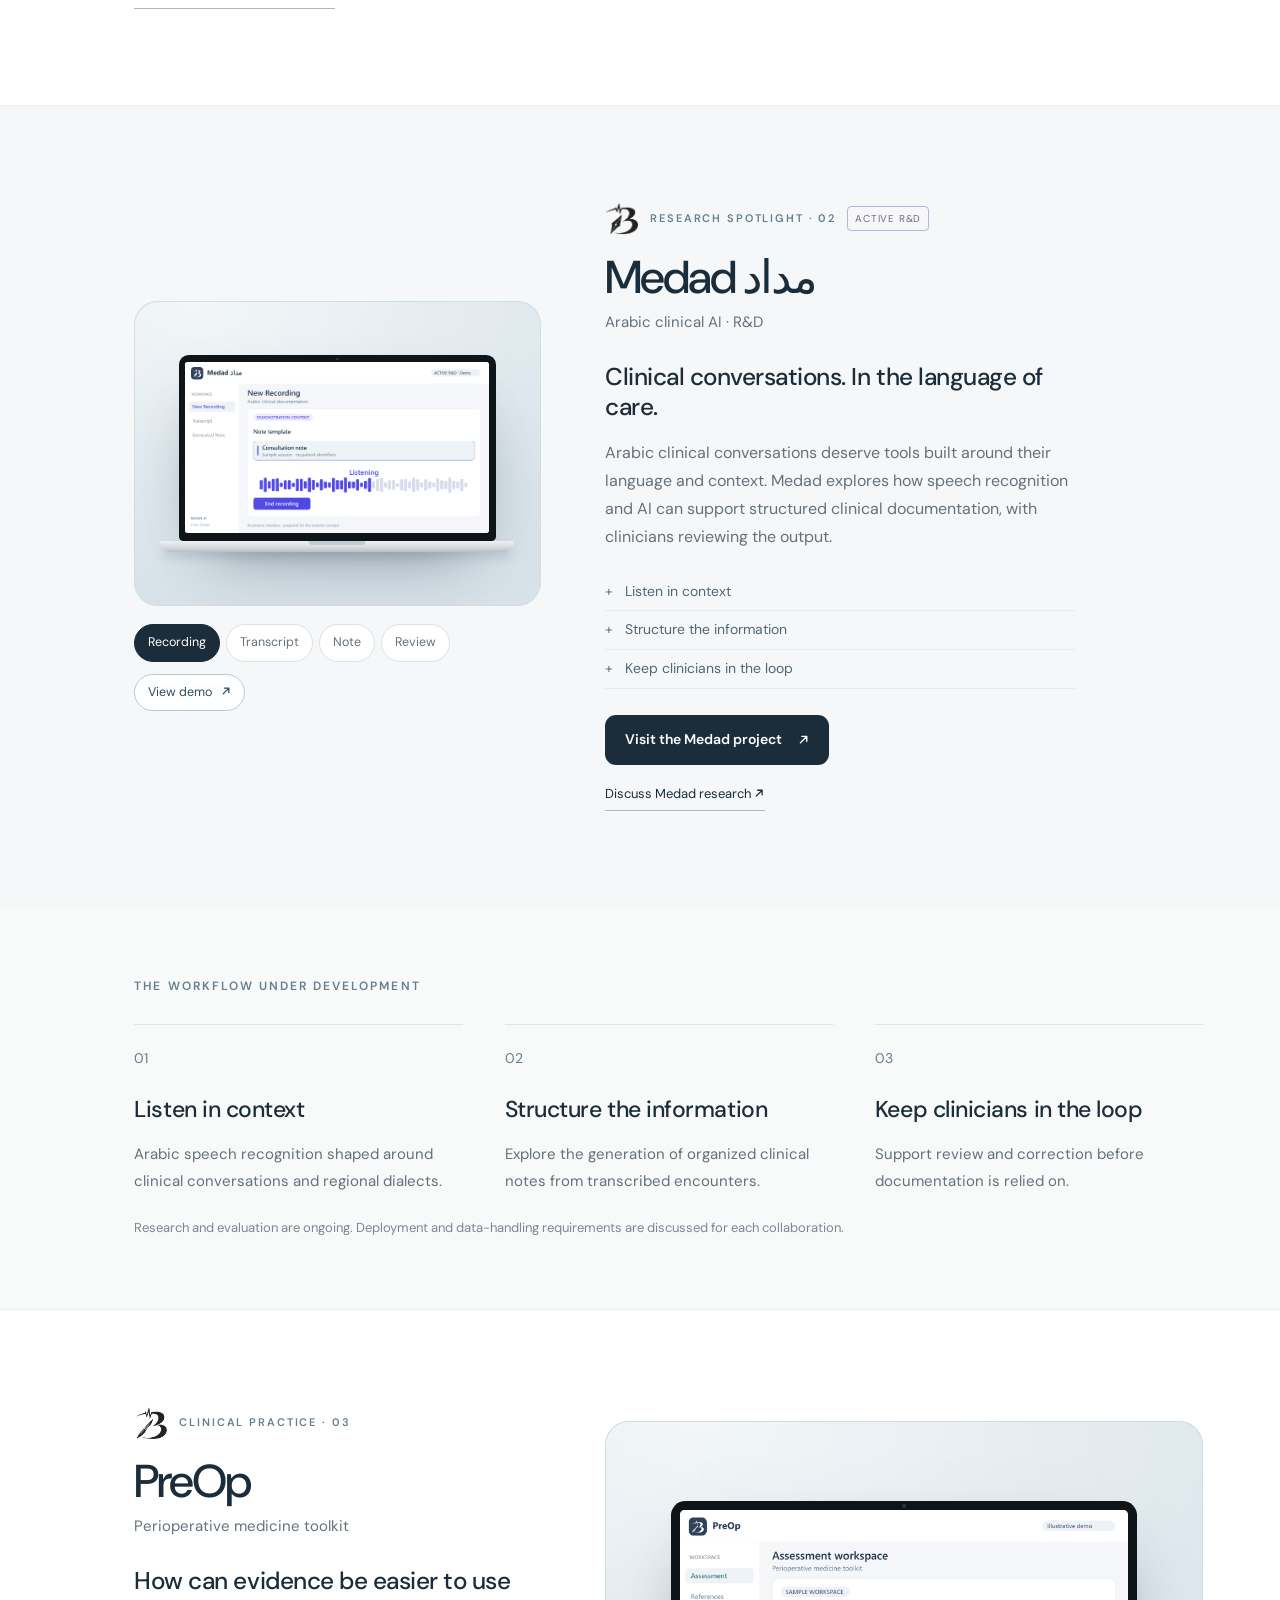
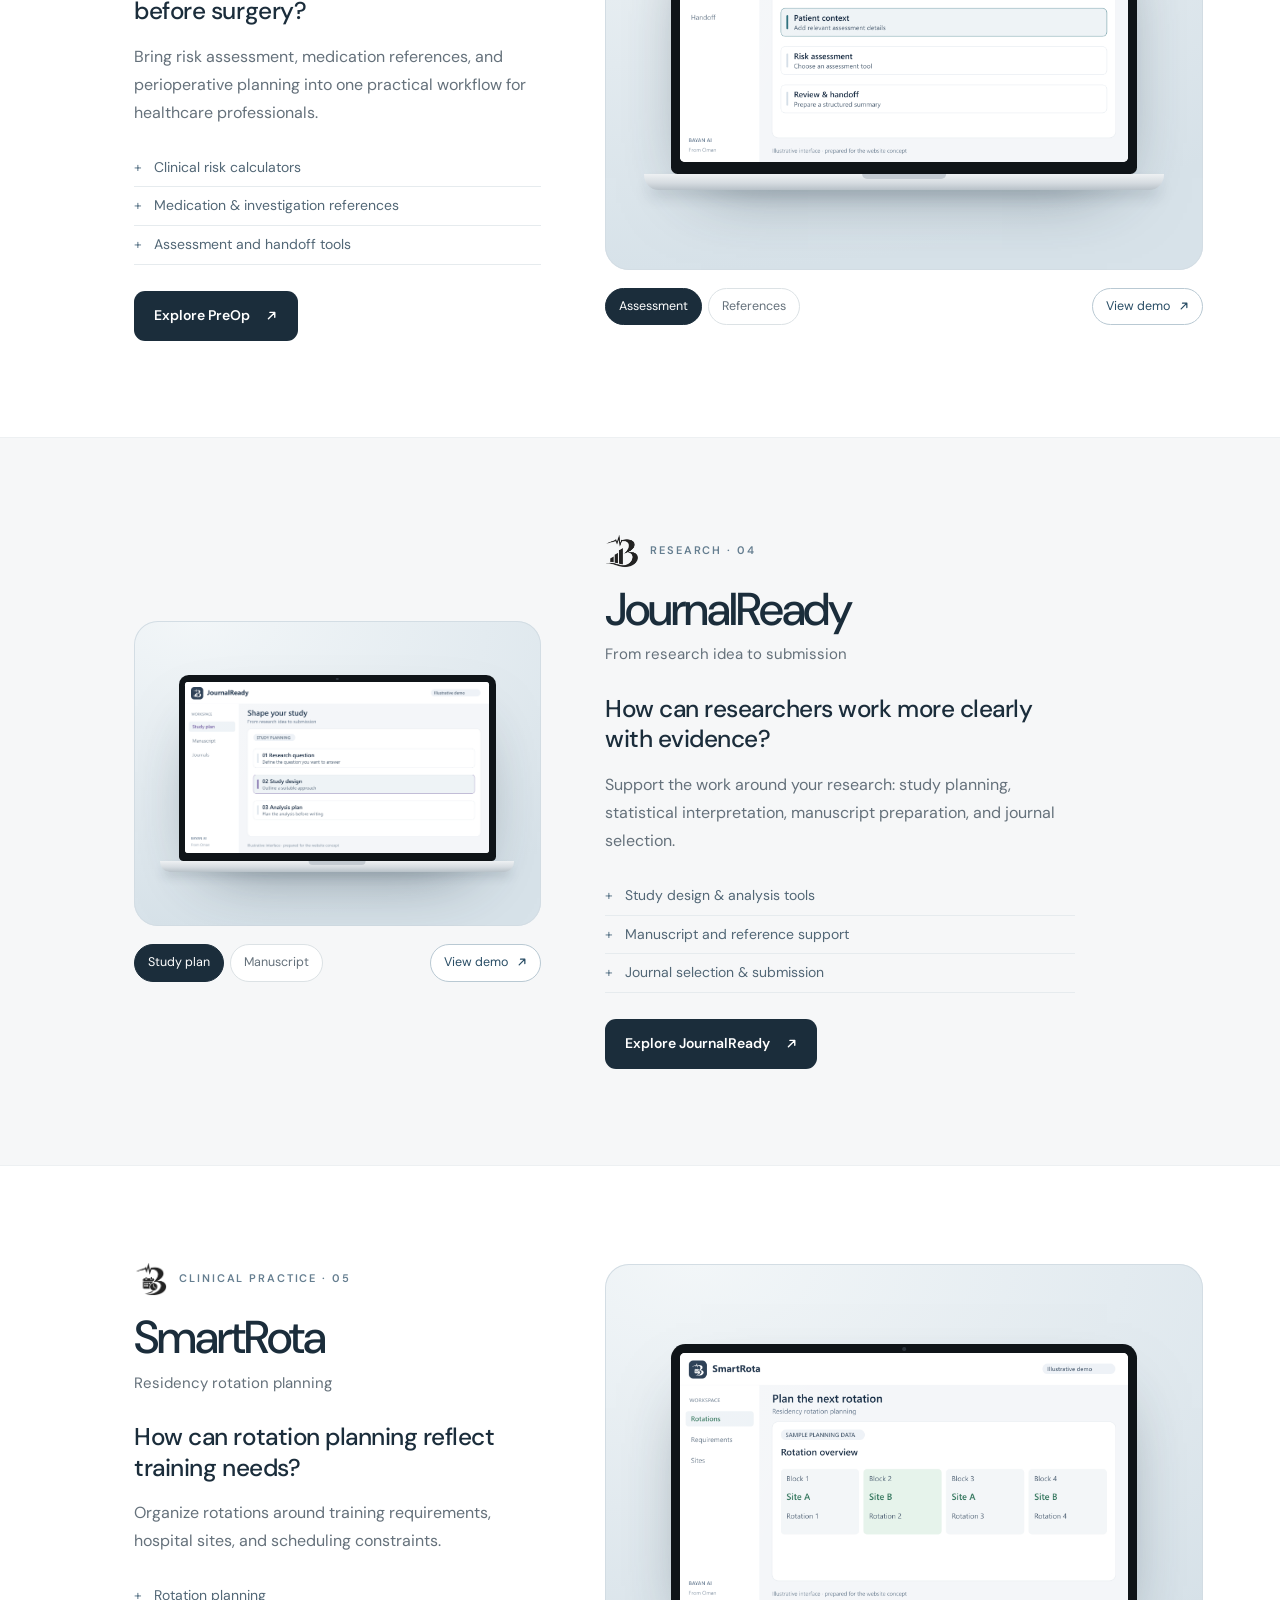
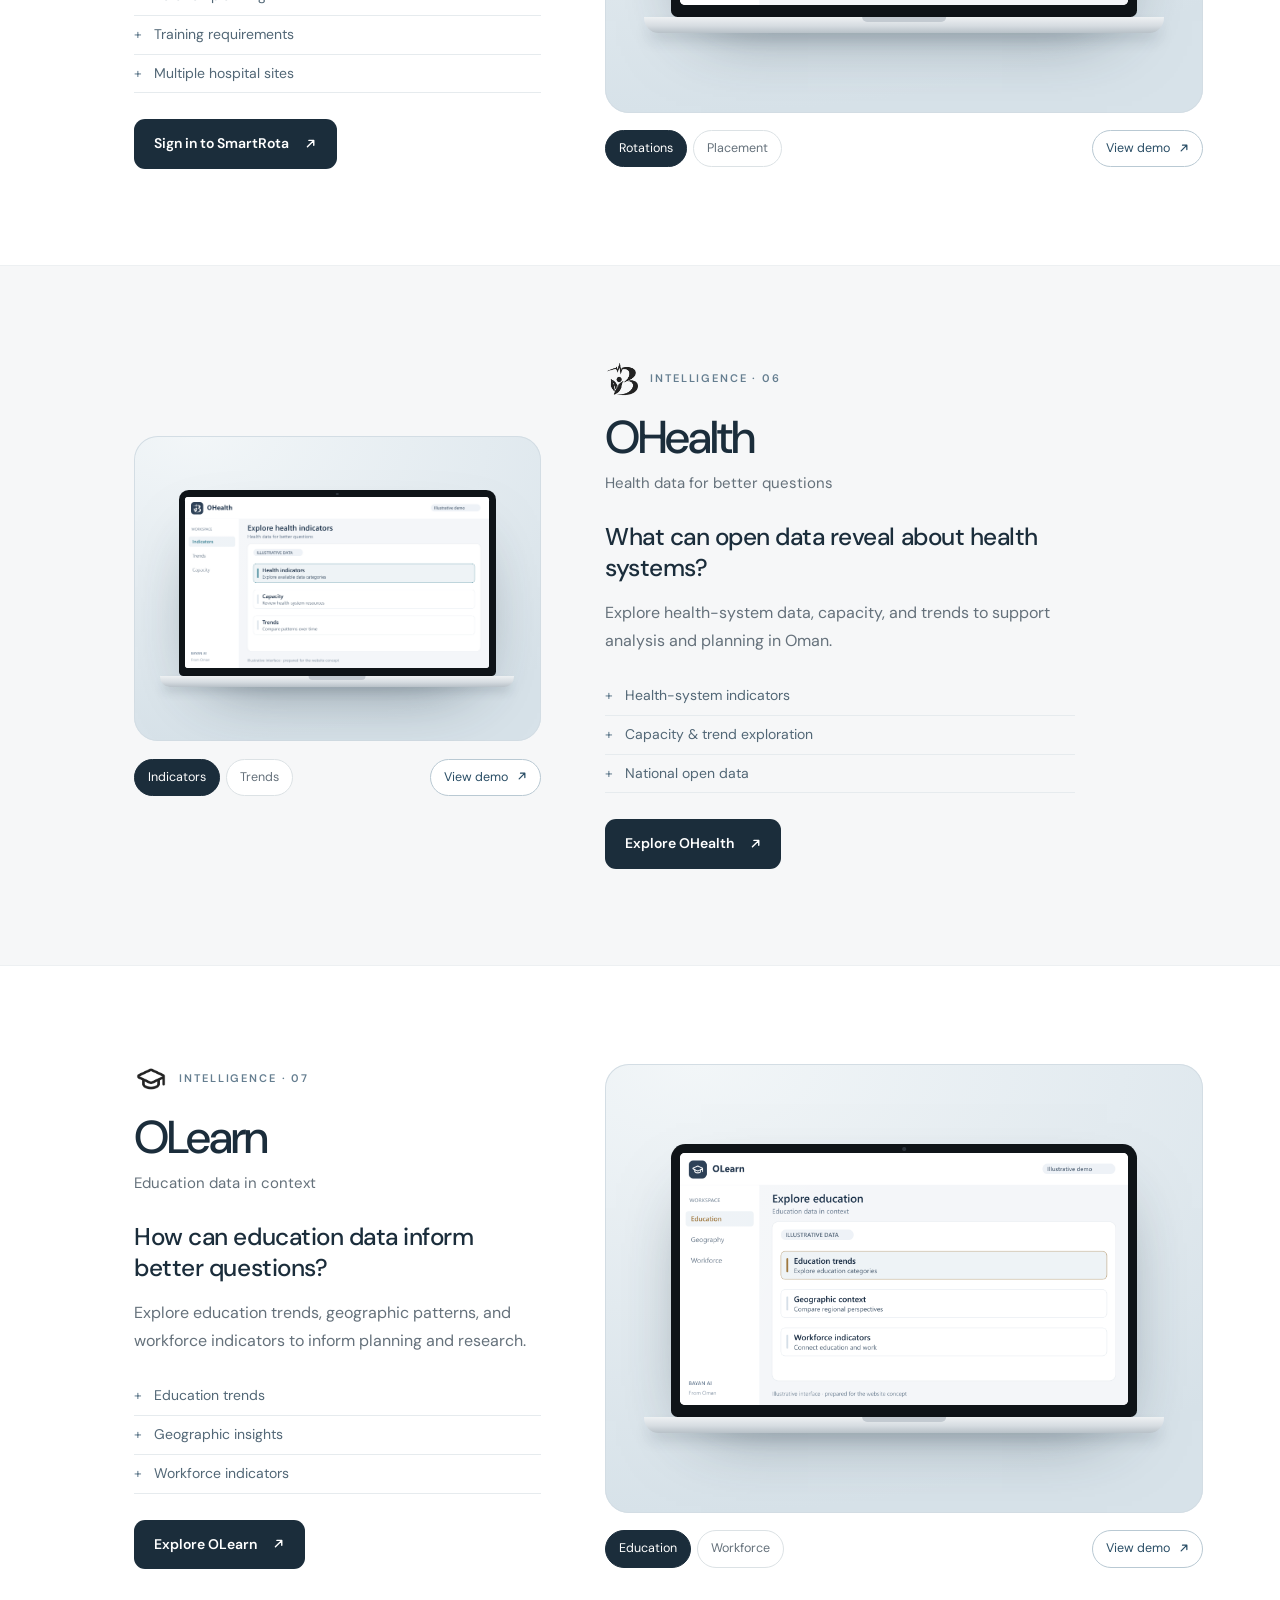
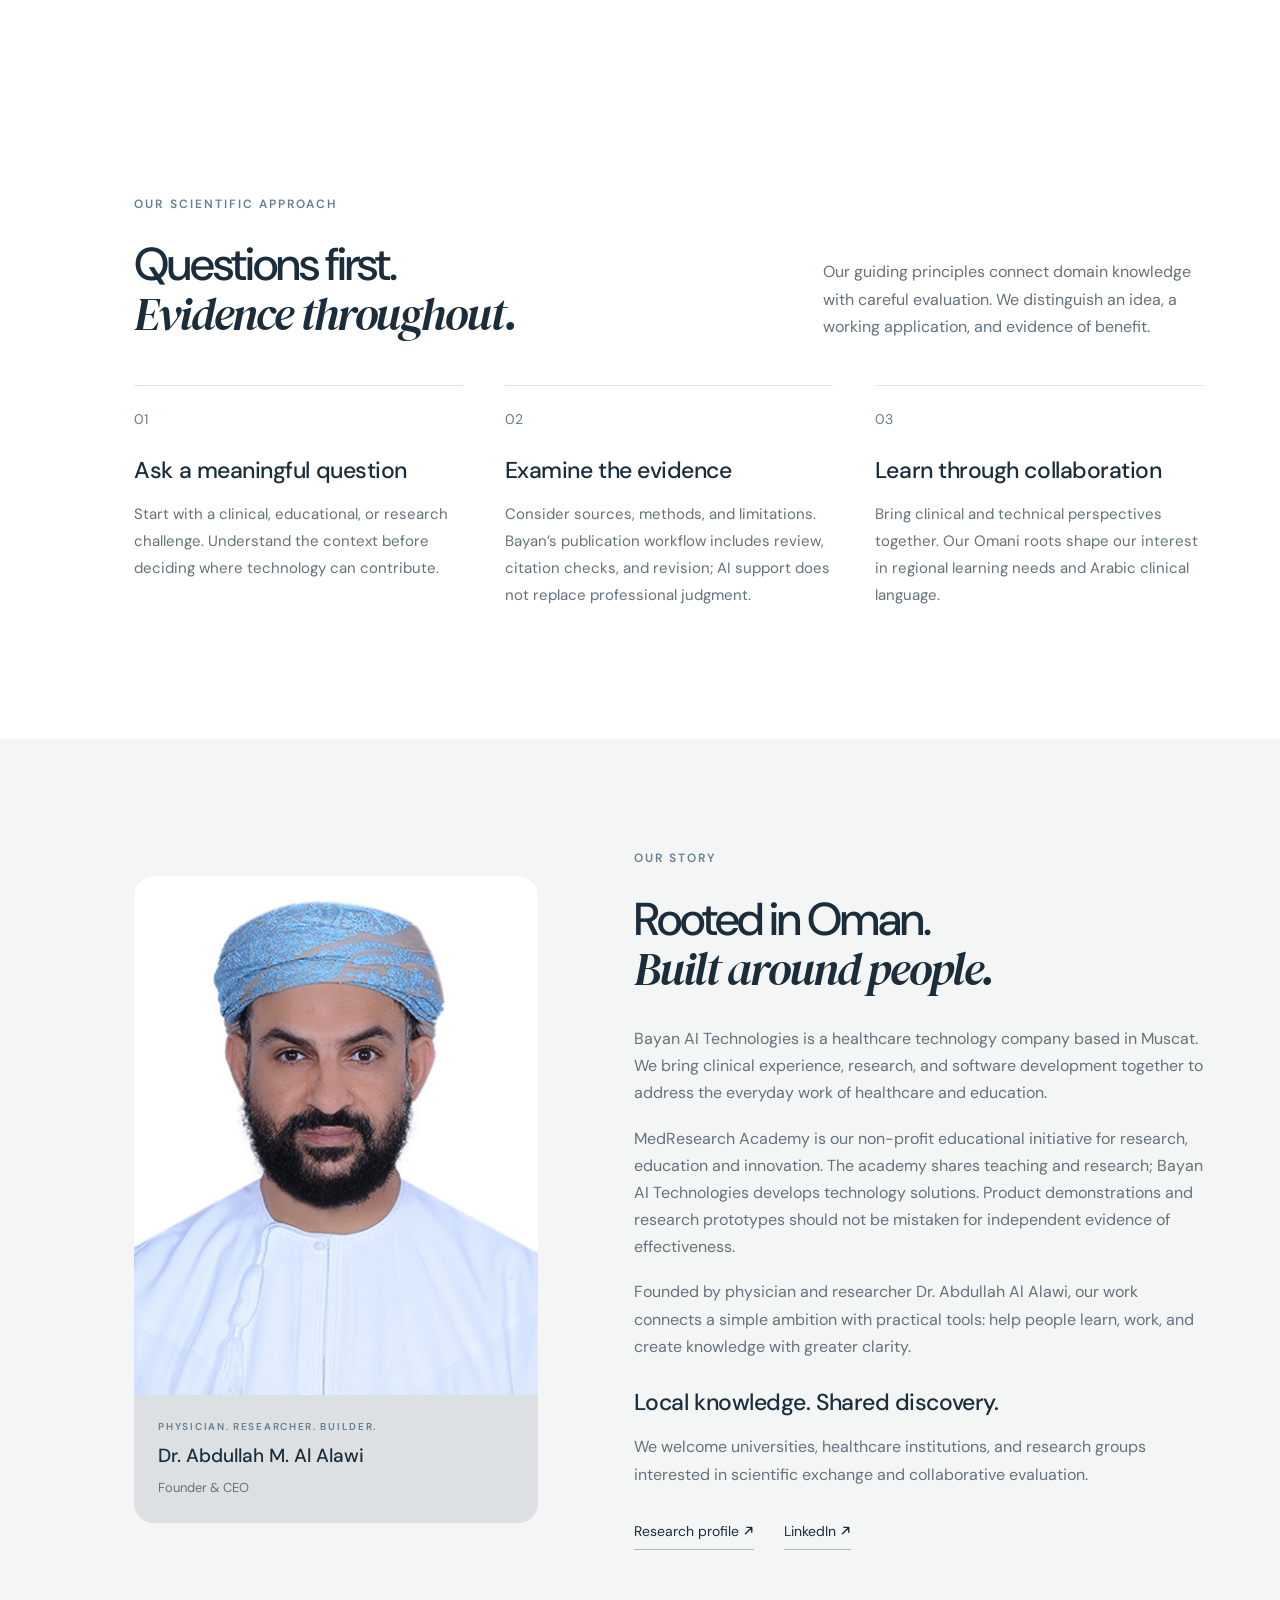
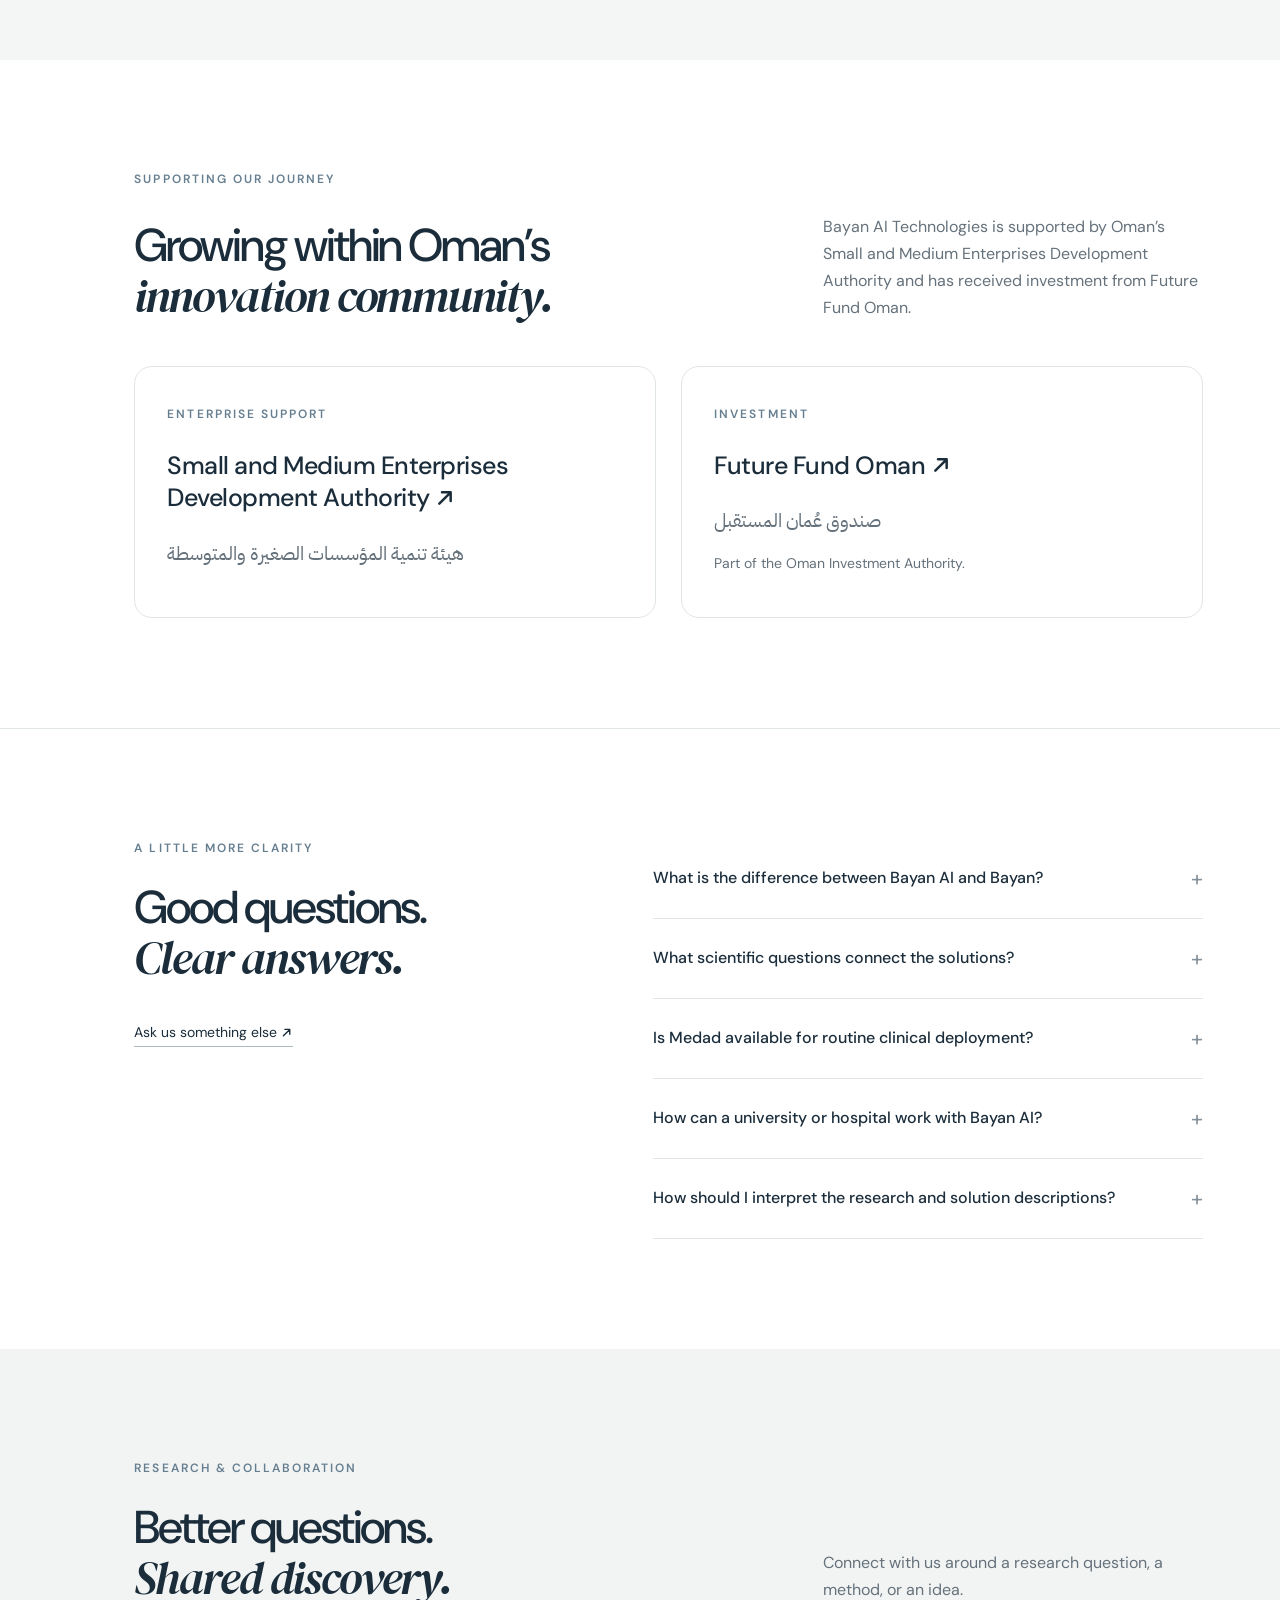
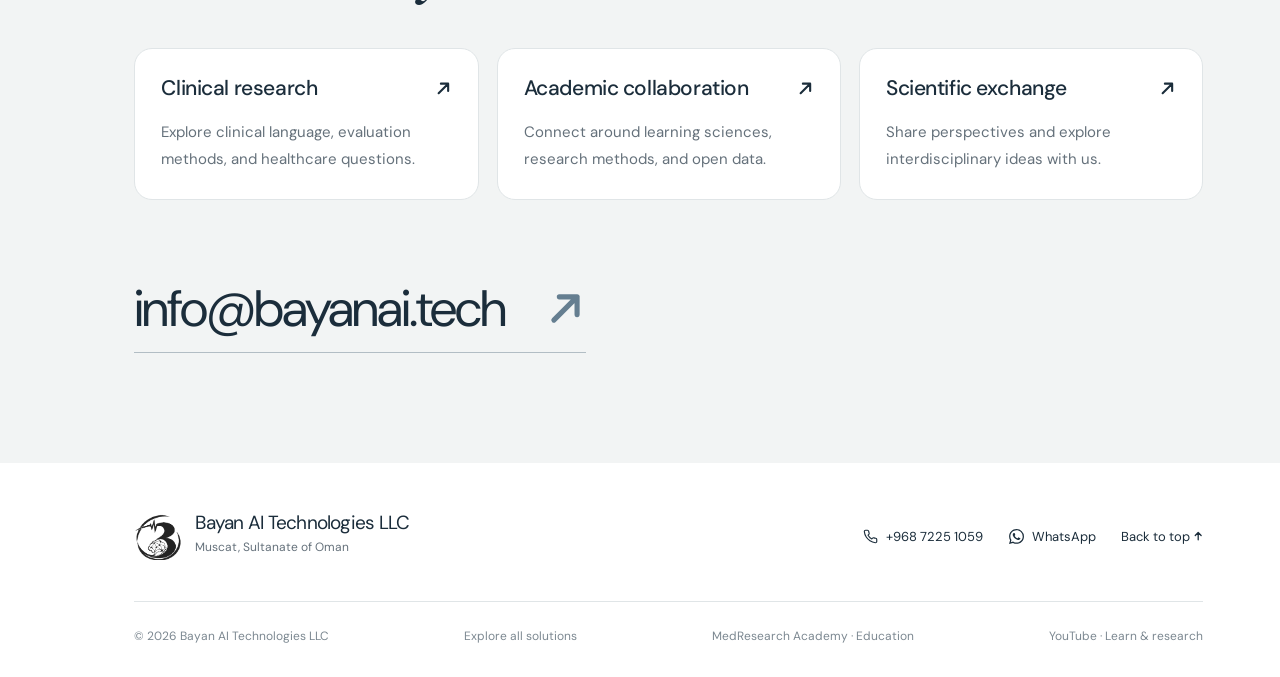
==== commit 32907cf3: "Show a still of the globe on desktop instead of the opening film The autoplaying desktop film was sl" ====
--- a/index.html
+++ b/index.html
@@ -51,16 +51,16 @@
   <!-- ============ OPENING: globe → Oman → coast → the laptop opens ============ -->
   <section class="hero-journey" id="top">
     <div class="film">
-      <!-- The opening film plays once and holds its last frame. app.js picks the
-           landscape (desktop) or portrait (phone) cut. -->
+      <!-- Desktop: a still of the globe. Phones skip it (blank source) and play
+           the portrait film once instead; it holds its last frame. -->
+      <picture class="hero-still">
+        <source media="(max-width: 760px), ((max-width: 1100px) and (orientation: portrait))" srcset="[data-uri]">
+        <img src="assets/scenes/posters/opening-start.jpg" alt="" fetchpriority="high">
+      </picture>
       <video class="hero-film" muted playsinline preload="none" aria-hidden="true"
-             poster="assets/scenes/posters/opening-start.jpg"
-             data-desktop="assets/videos/d/hero.mp4?v=20261115a"
-             data-desktop-poster="assets/scenes/posters/opening-start.jpg"
-             data-desktop-end="assets/scenes/posters/opening-end.jpg"
-             data-mobile="assets/videos/m/hero.mp4?v=20260921e"
-             data-mobile-poster="assets/scenes/posters/opening-mobile-start.jpg"
-             data-mobile-end="assets/scenes/posters/opening-mobile-end.jpg"></video>
+             data-poster="assets/scenes/posters/opening-mobile-start.jpg"
+             data-src="assets/videos/m/hero.mp4?v=20260921e"
+             data-end="assets/scenes/posters/opening-mobile-end.jpg"></video>
     </div>
 
     <div class="hero">
--- a/style.css
+++ b/style.css
@@ -107,7 +107,8 @@
    ========================================================================= */
 .hero-journey { position: relative; height: 100svh; min-height: 560px; background: var(--night); }
 .hero-journey .film { position: absolute; inset: 0; overflow: hidden; background: var(--night); }
-.hero-film { position: absolute; inset: 0; width: 100%; height: 100%; object-fit: cover; display: block; }
+.hero-still img, .hero-film { position: absolute; inset: 0; width: 100%; height: 100%; object-fit: cover; display: block; }
+.hero-film { display: none; }
 .hero { position: absolute; inset: 0; z-index: 1; color: #fff; pointer-events: none; }
 .hero > * { pointer-events: auto; }
 .hero-copy { position: absolute; left: 10.5%; top: 21svh; max-width: 780px; text-shadow: 0 2px 28px rgba(4, 12, 22, 0.55); }
@@ -352,6 +353,8 @@
   .side-rail { display: none; }
 
   /* opening film: the portrait clip plays once, edge to edge */
+  .hero-still { display: none; }
+  .hero-journey .hero-film { display: block; }
   .hero-journey { height: auto; min-height: 0; background: #fff; }
   .hero-journey .film {
     position: relative; inset: auto; width: 100%; height: 100svh; min-height: 540px; aspect-ratio: auto;
